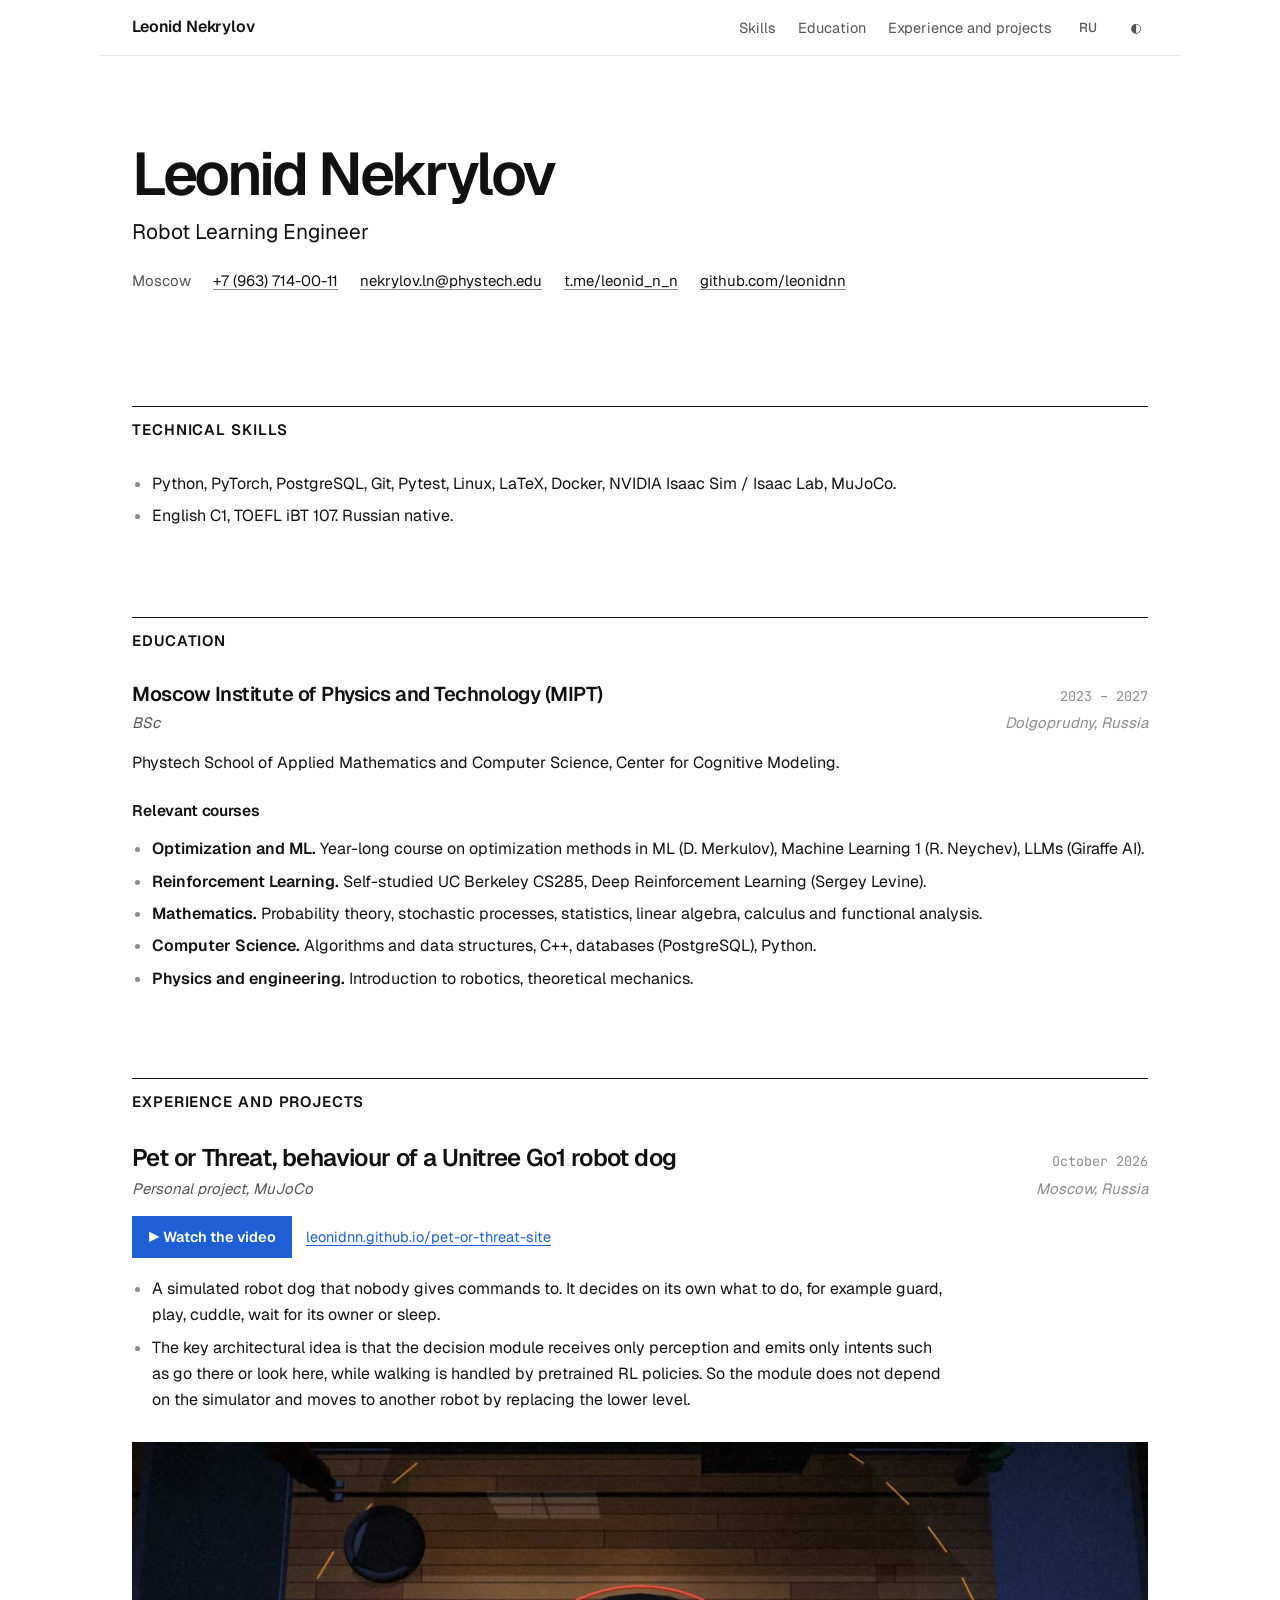
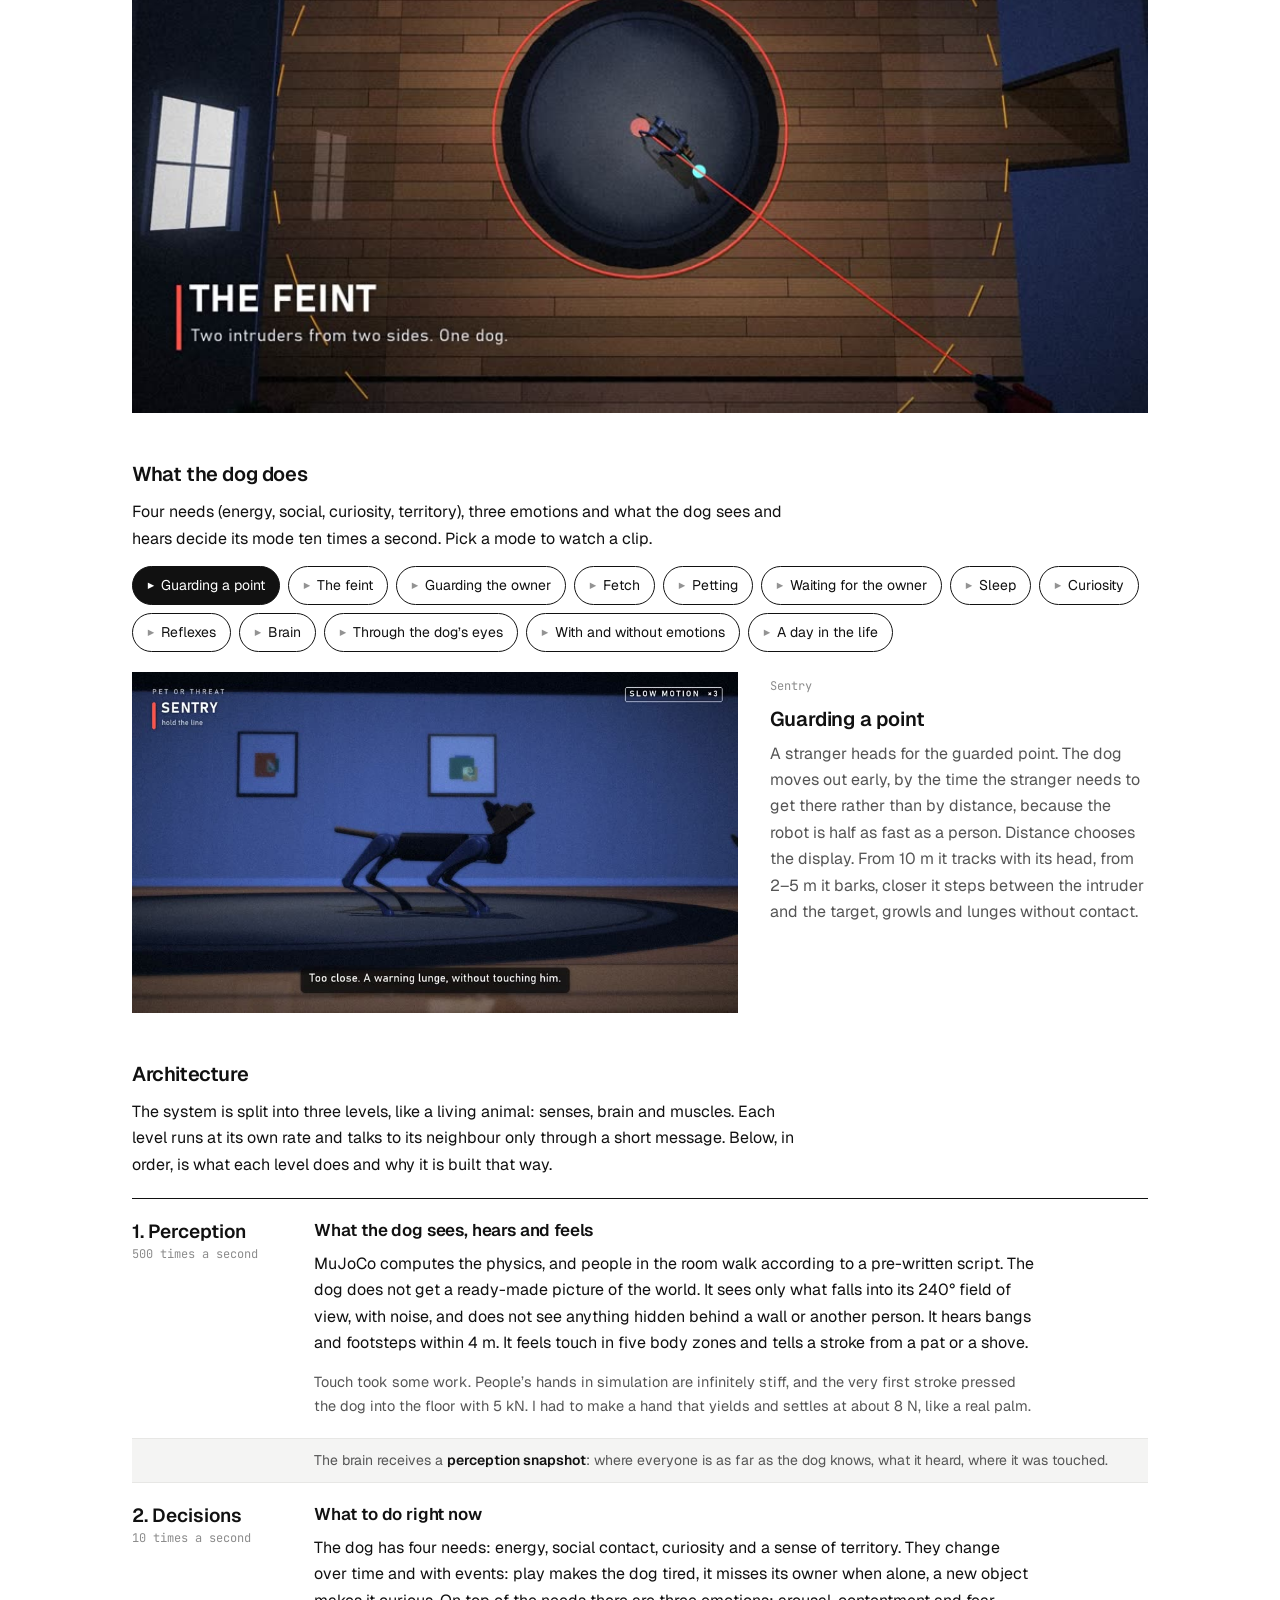
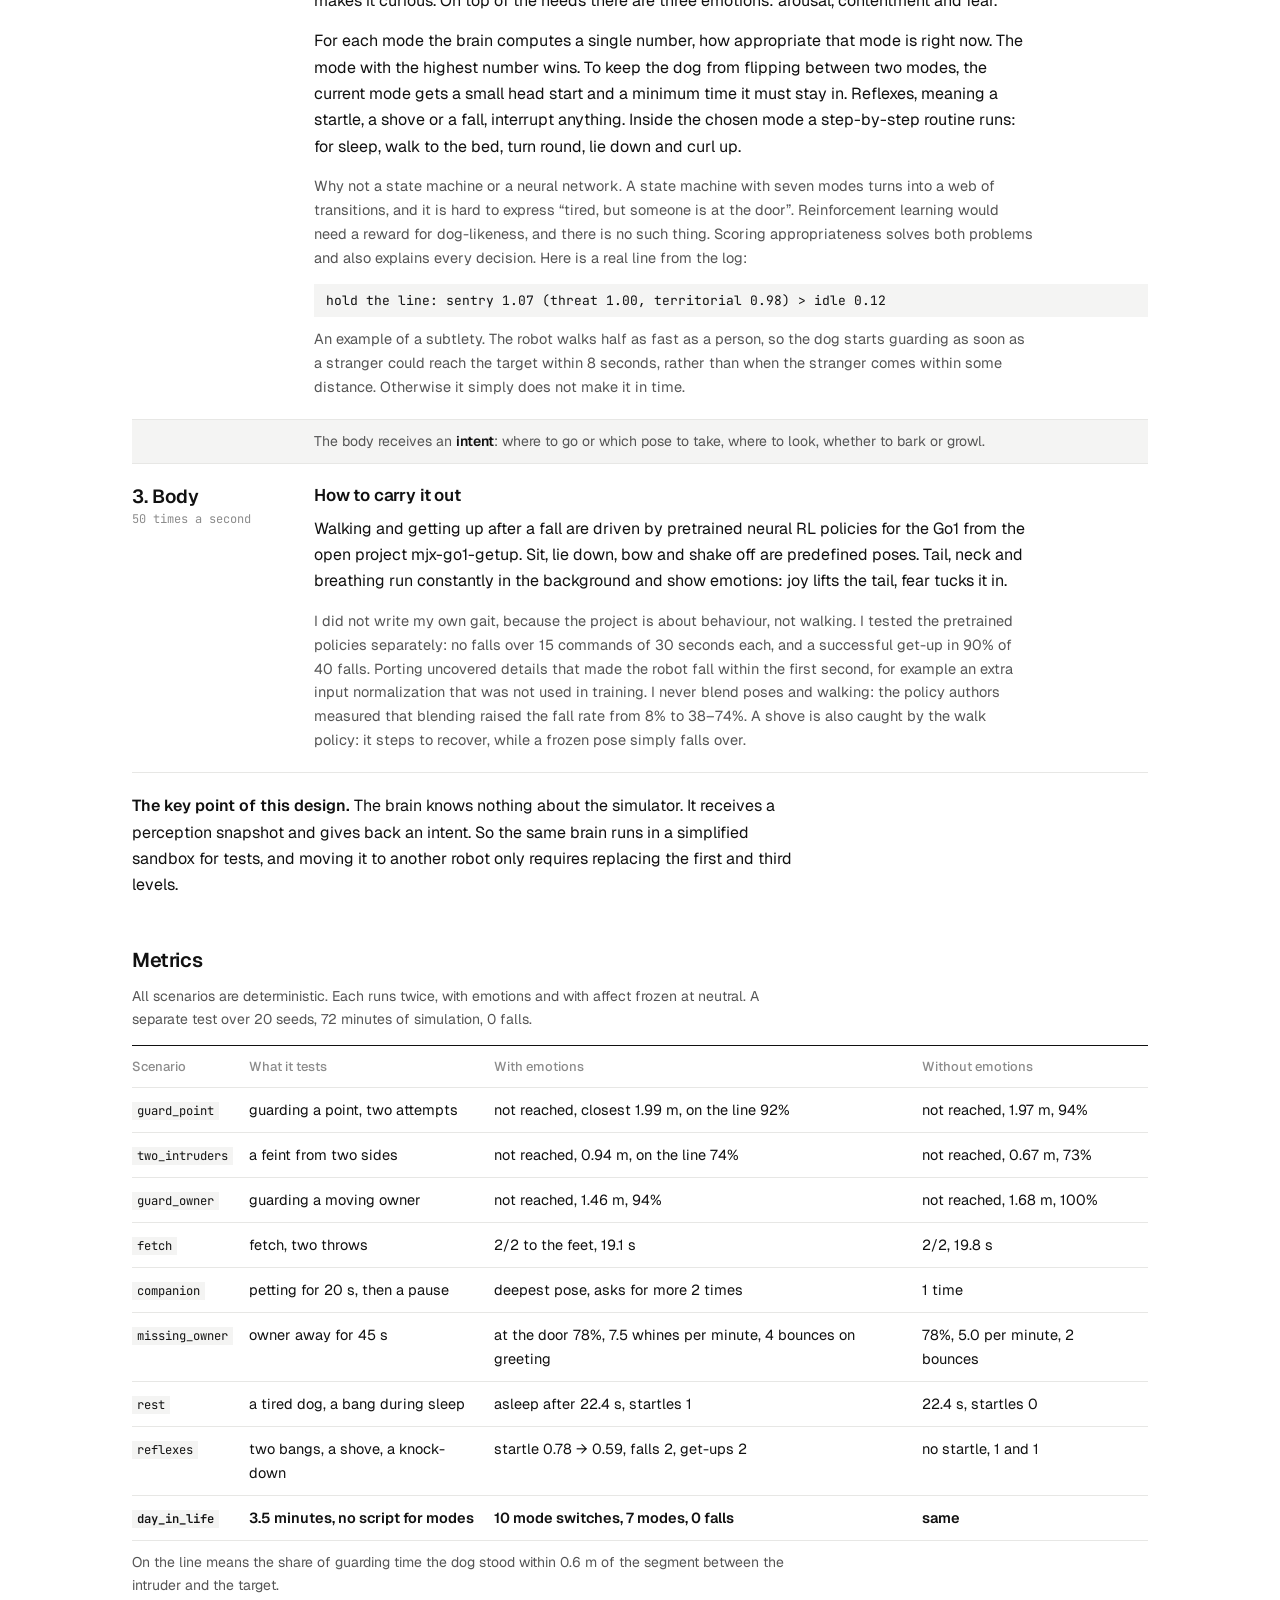
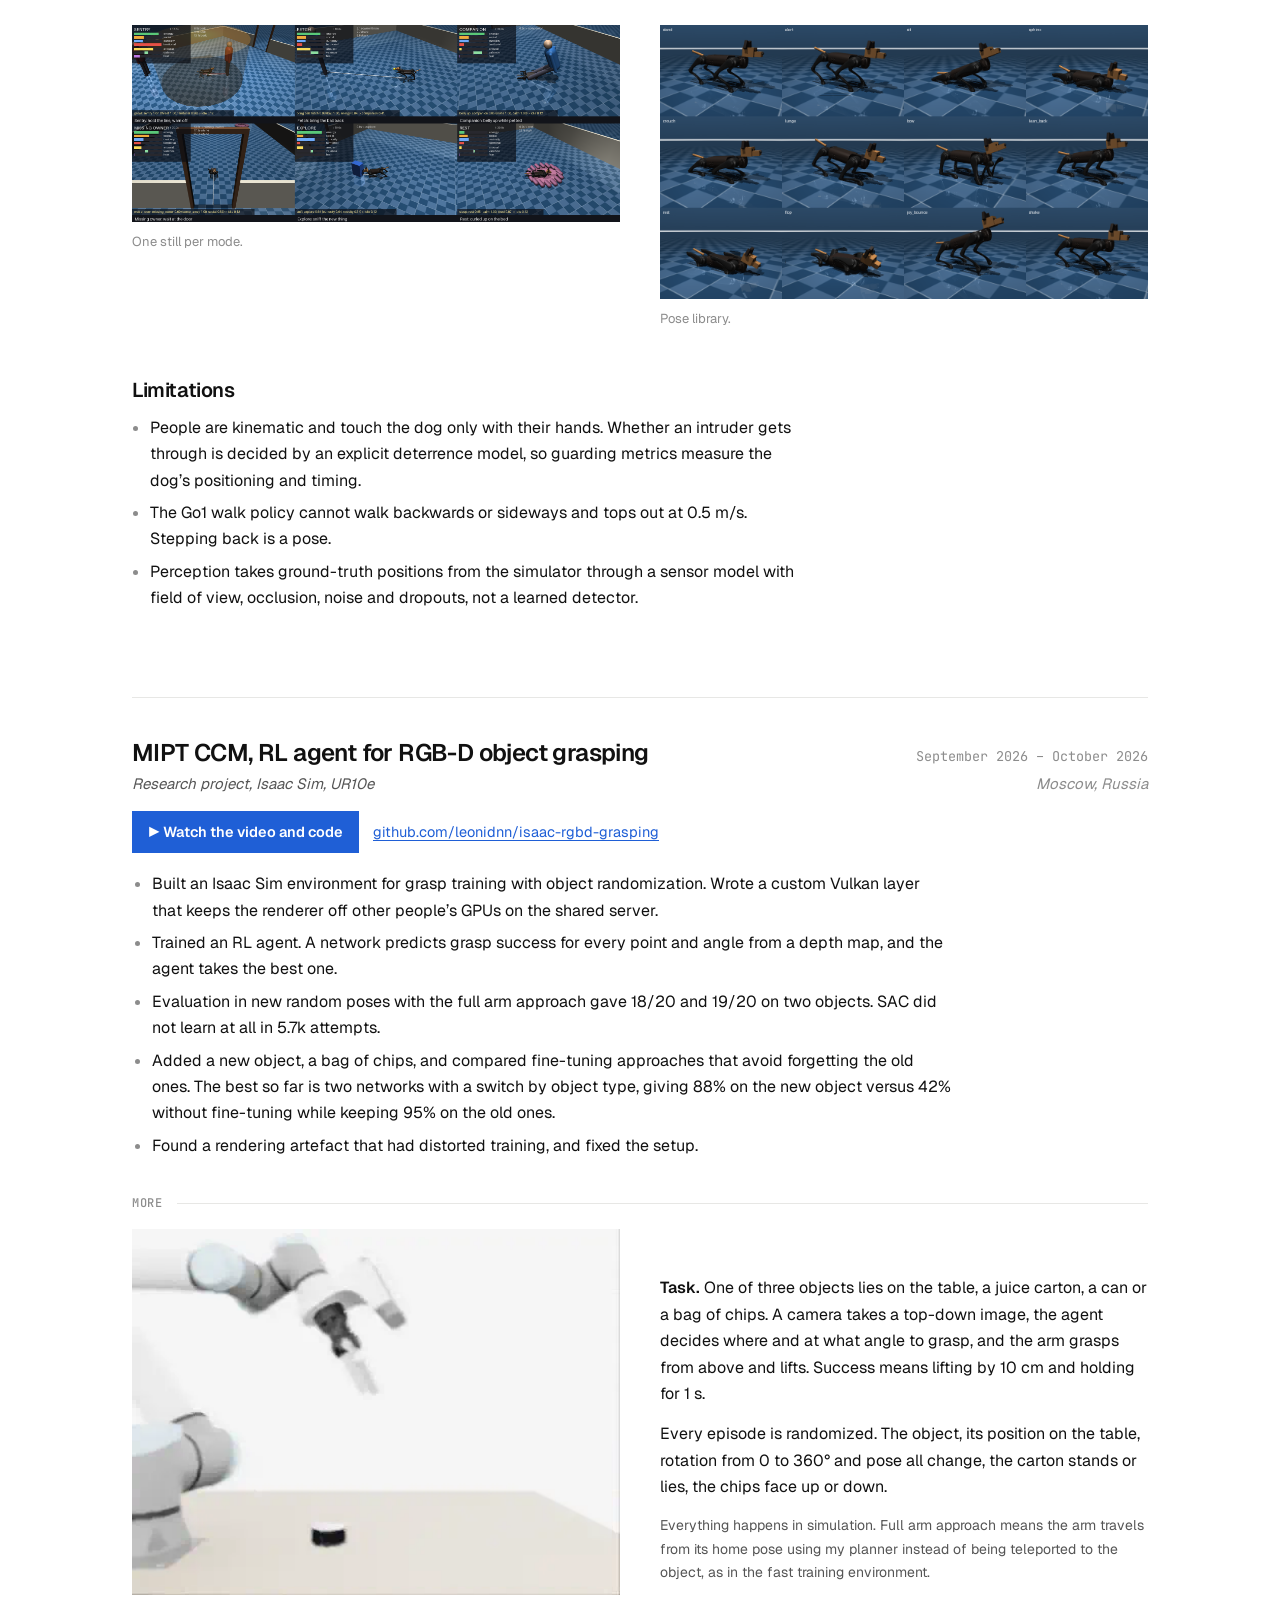
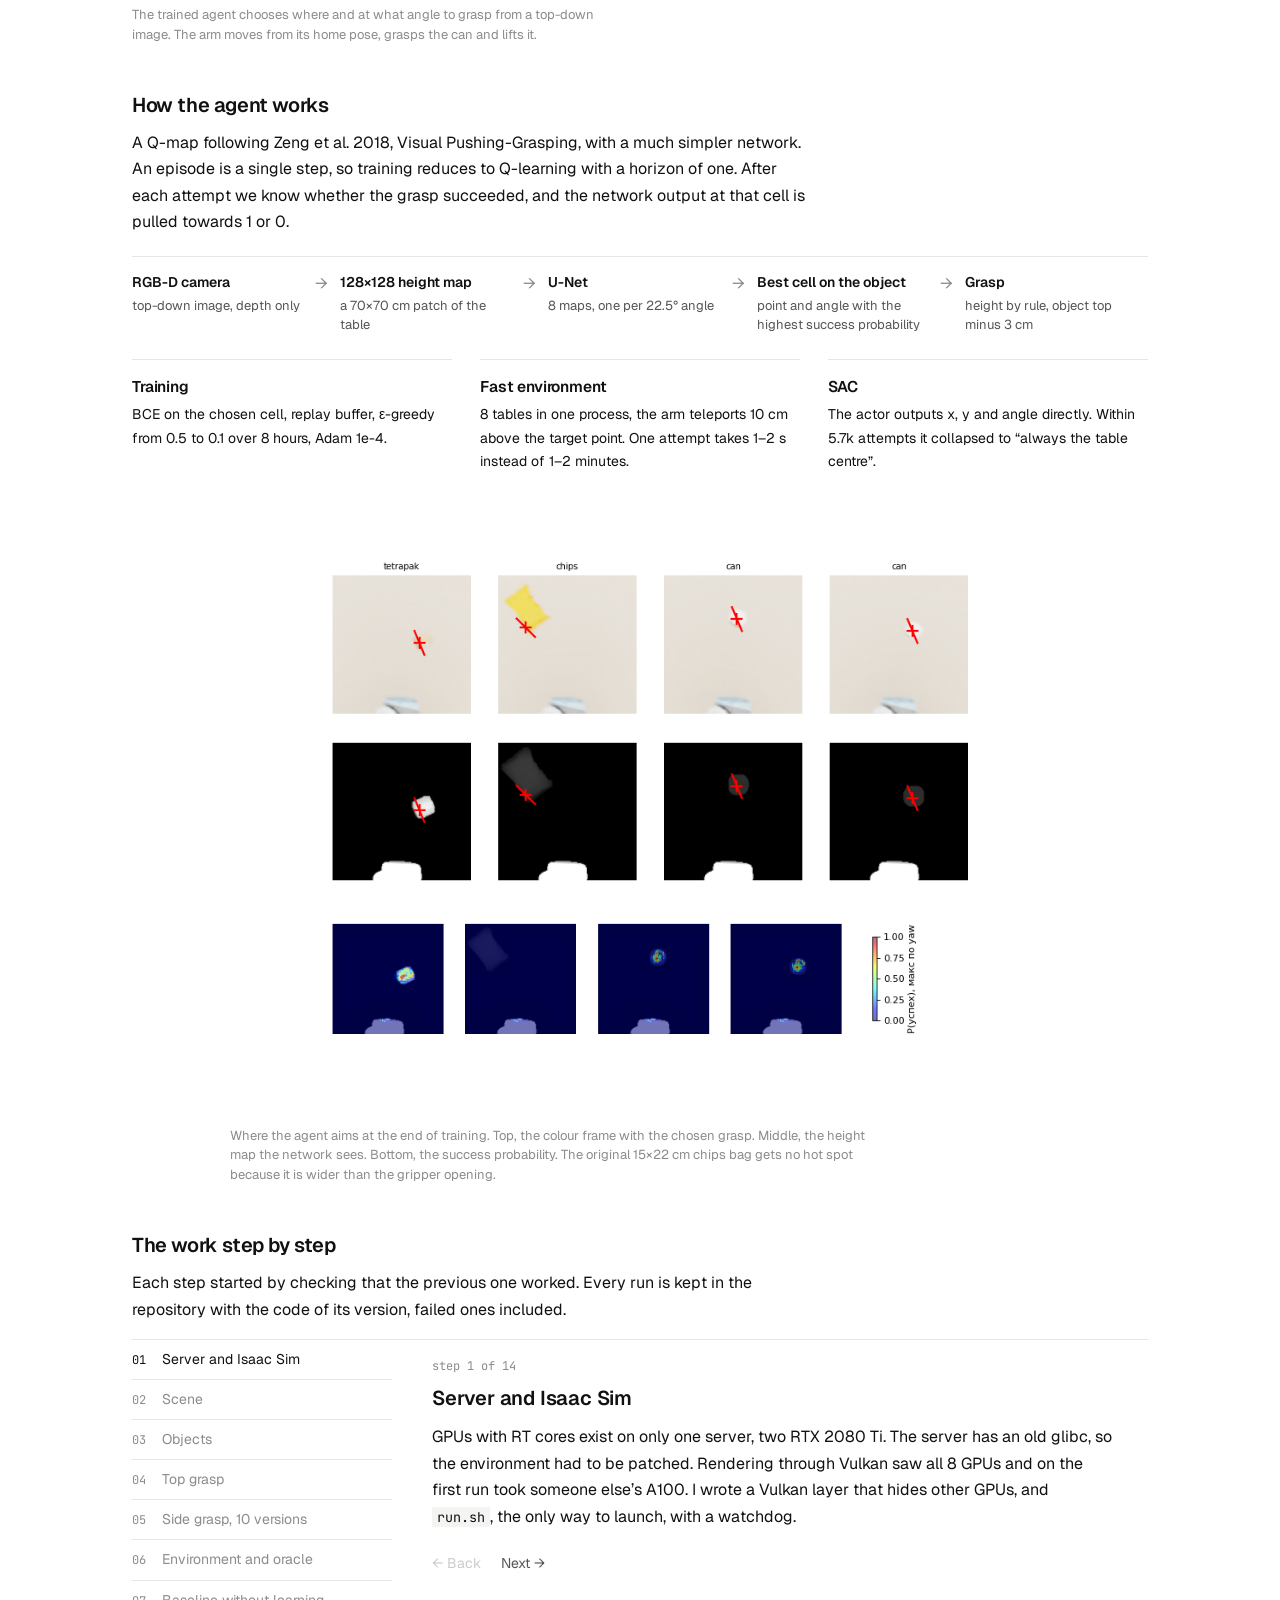
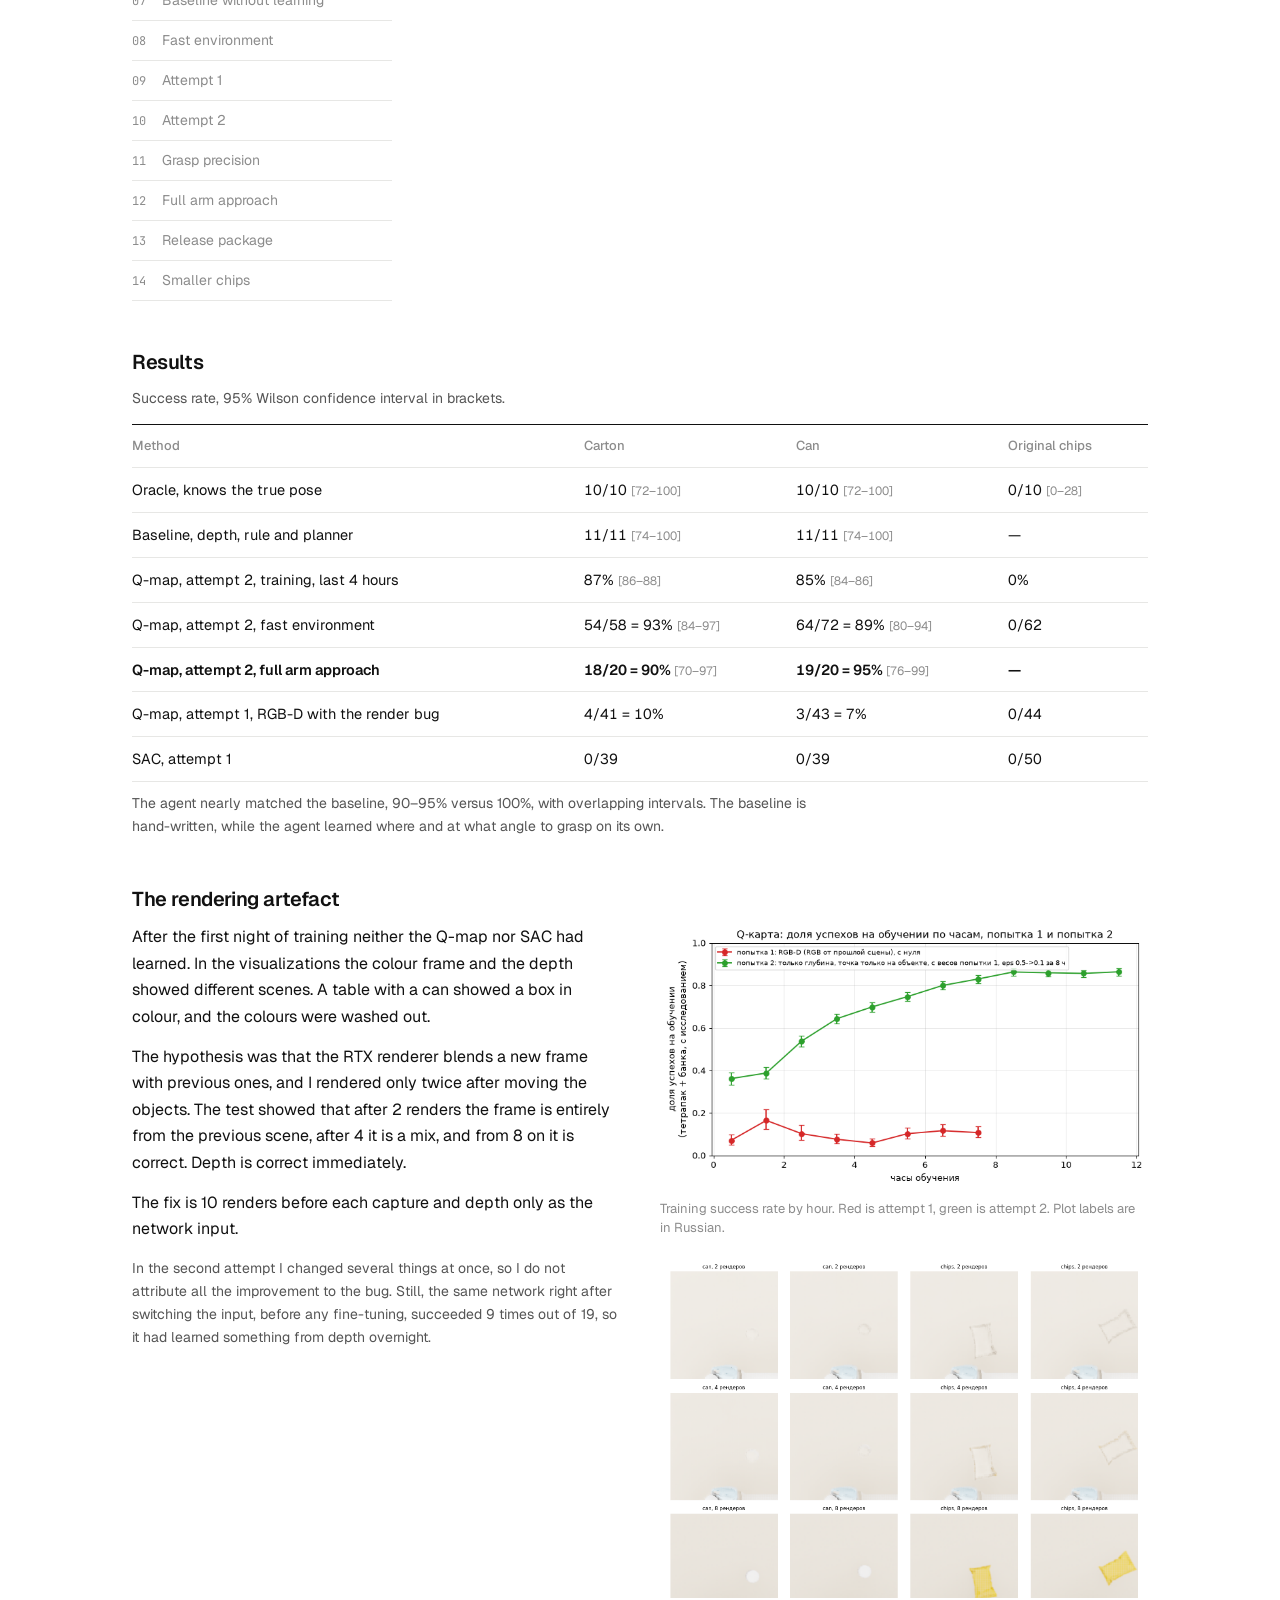
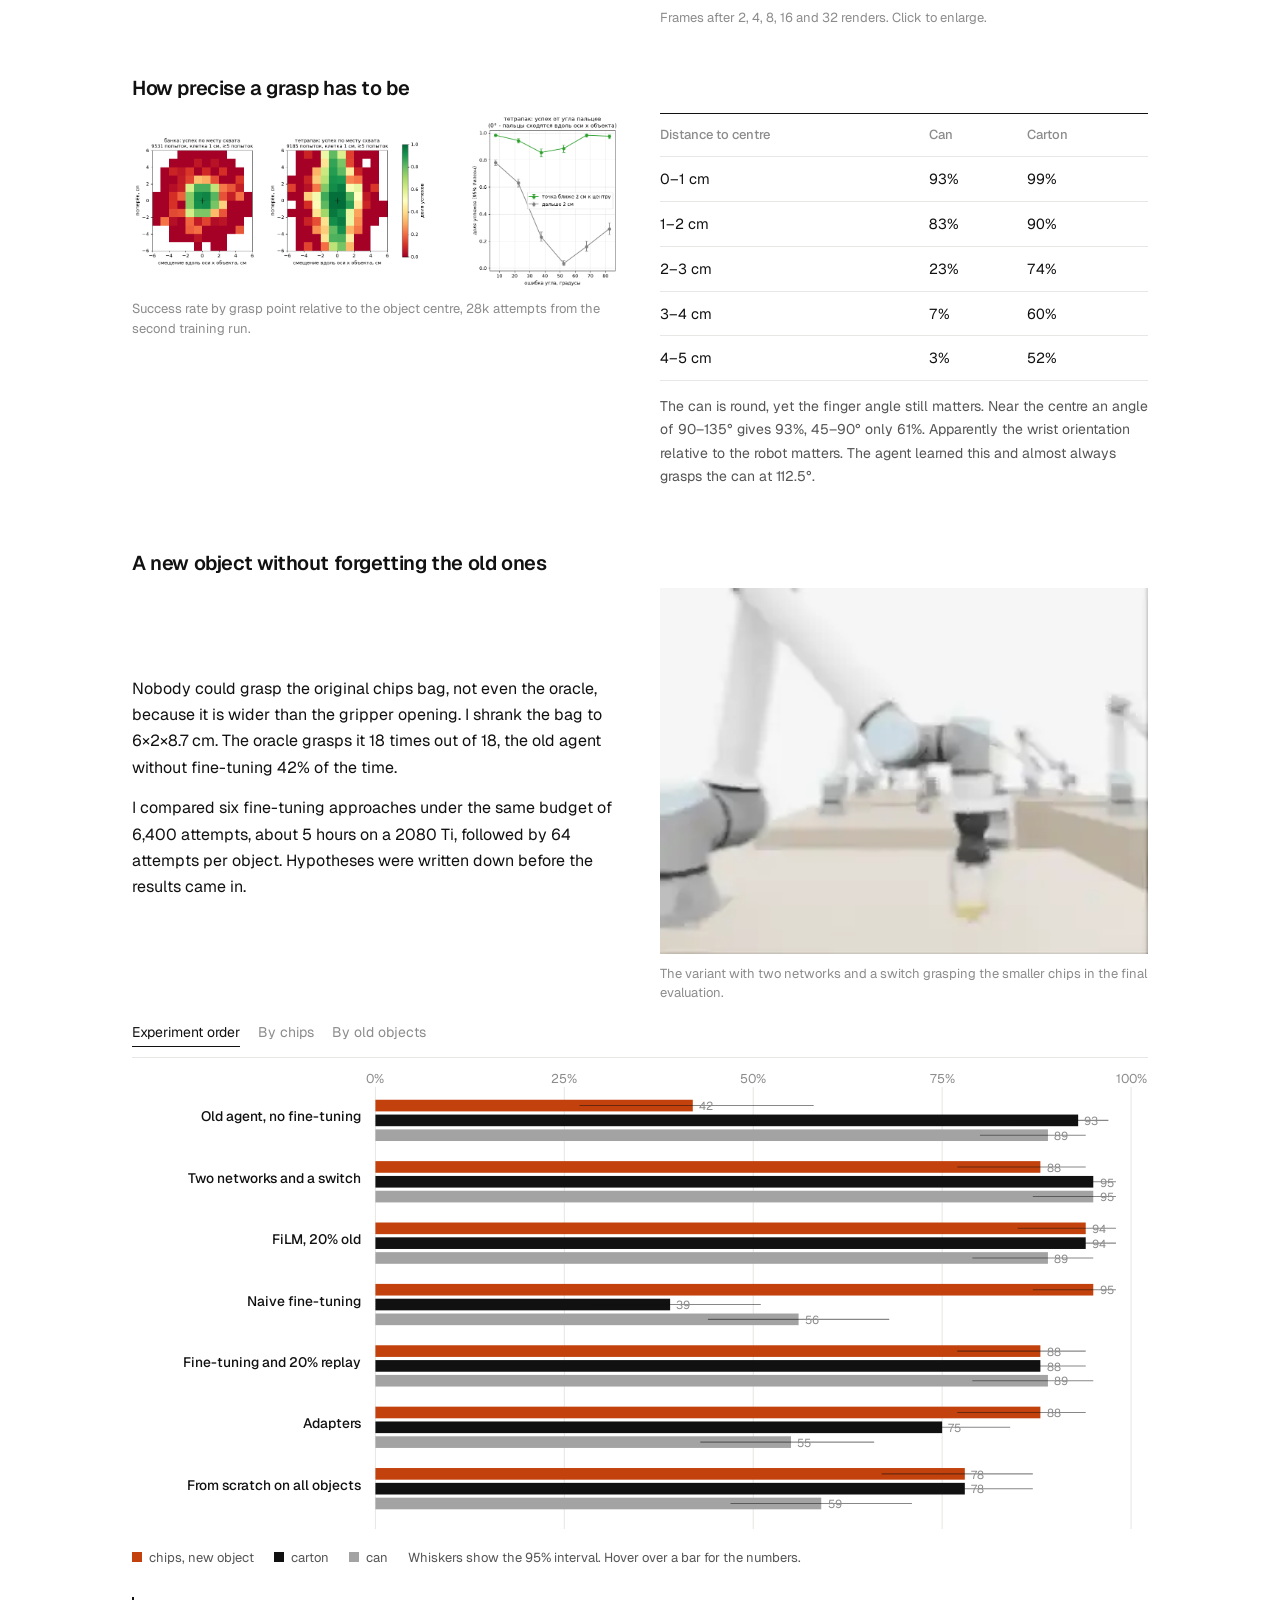
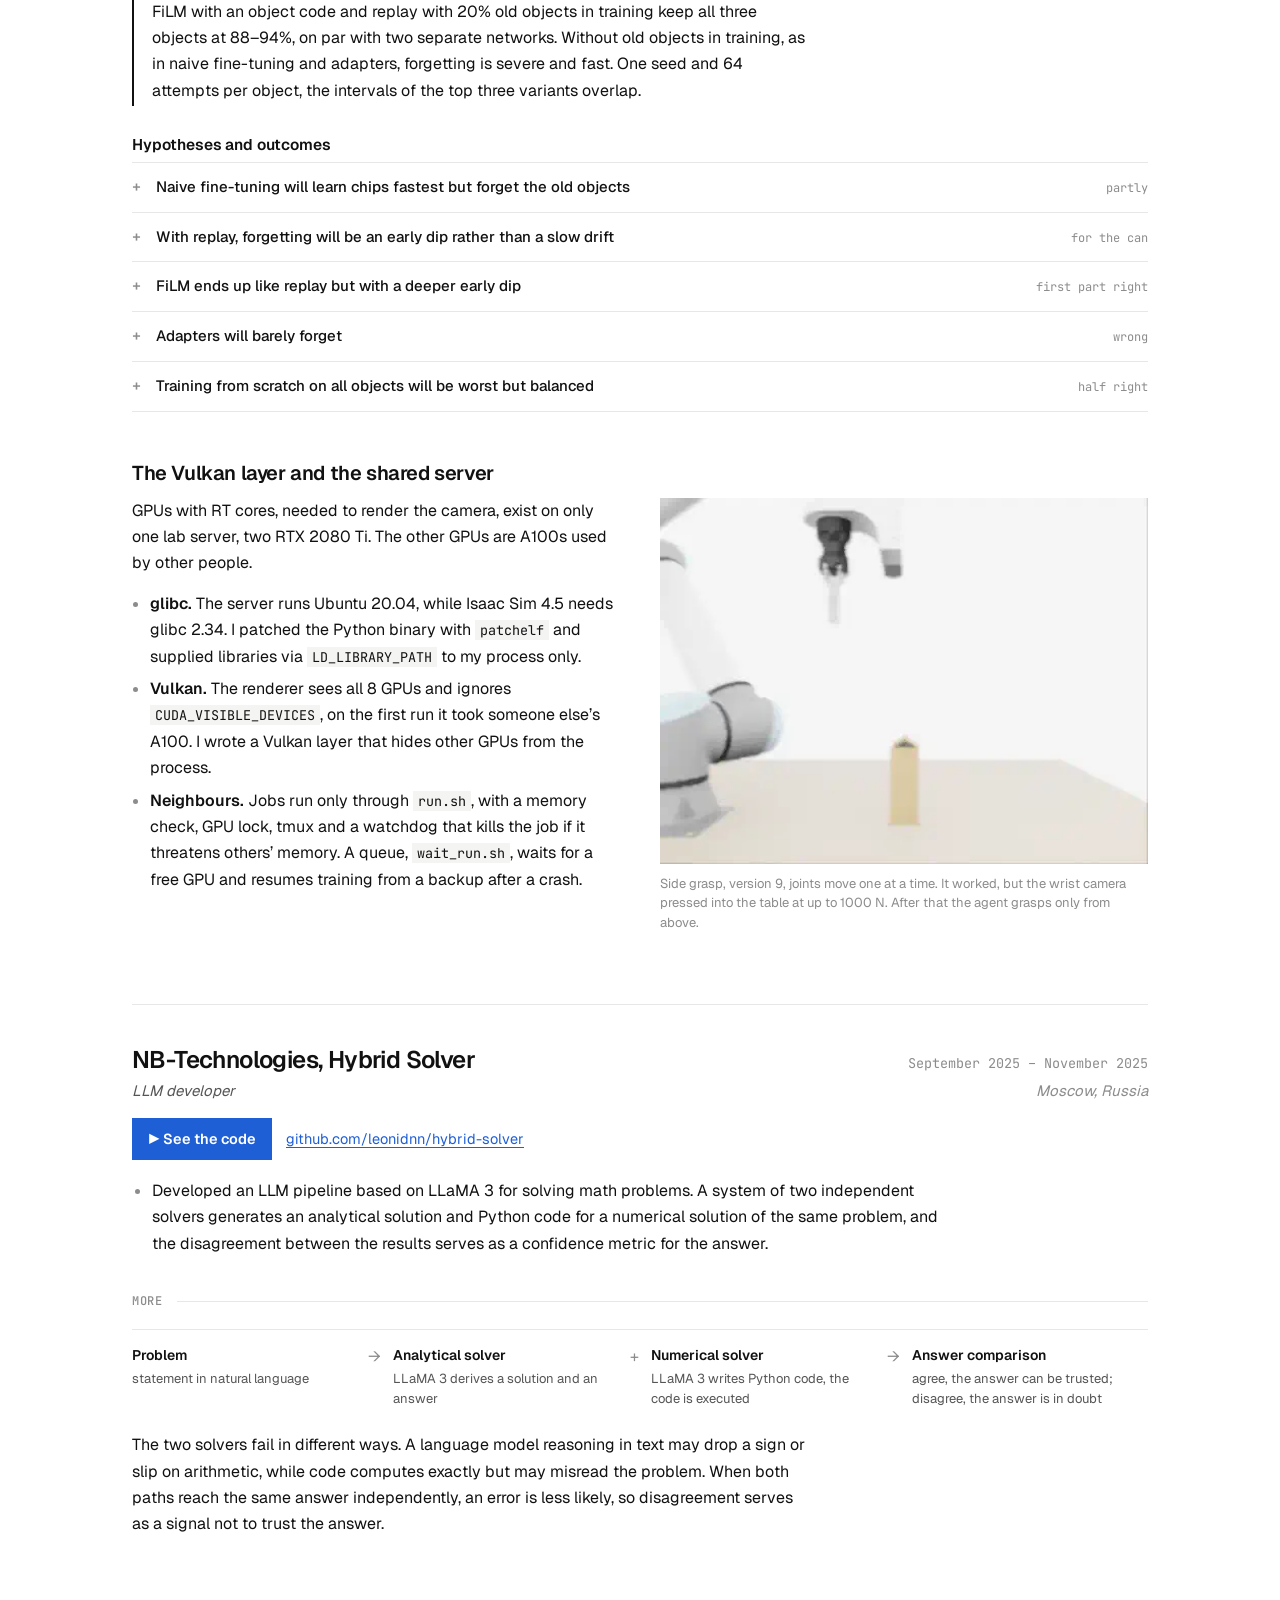
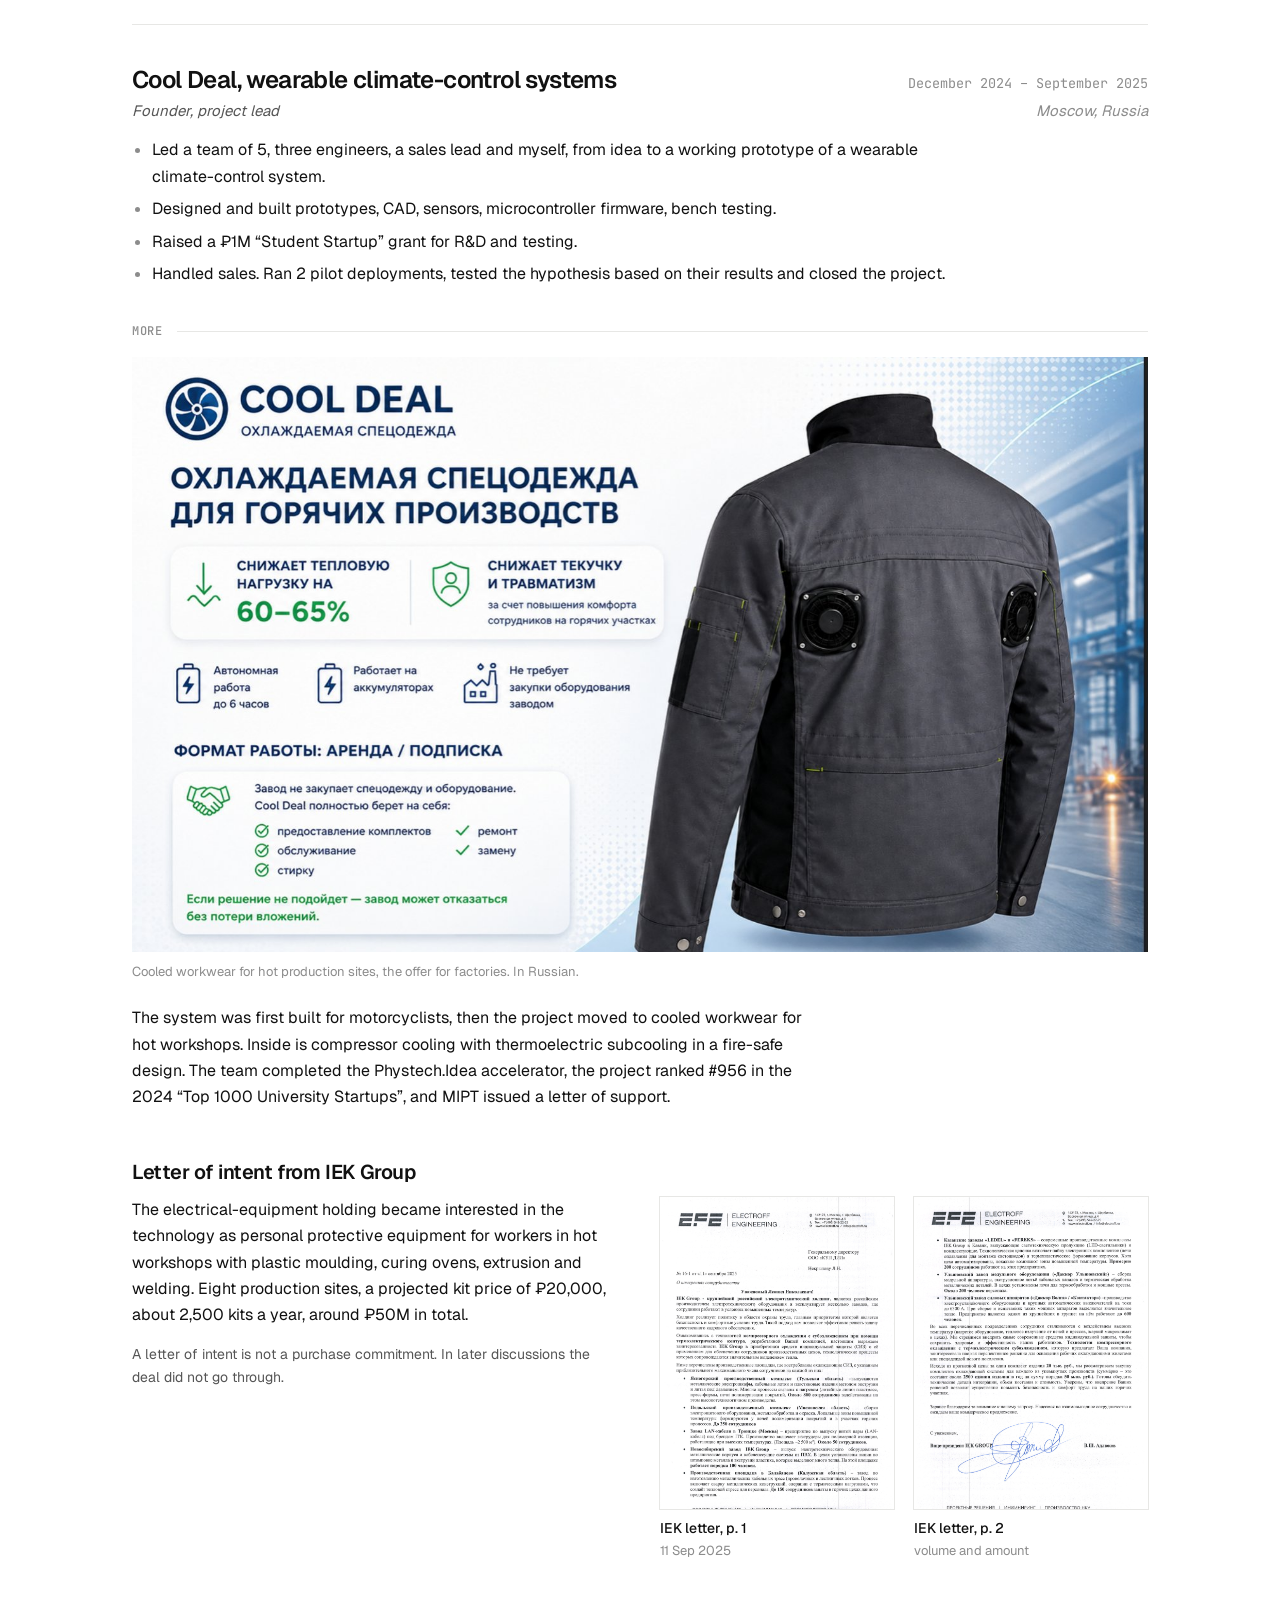
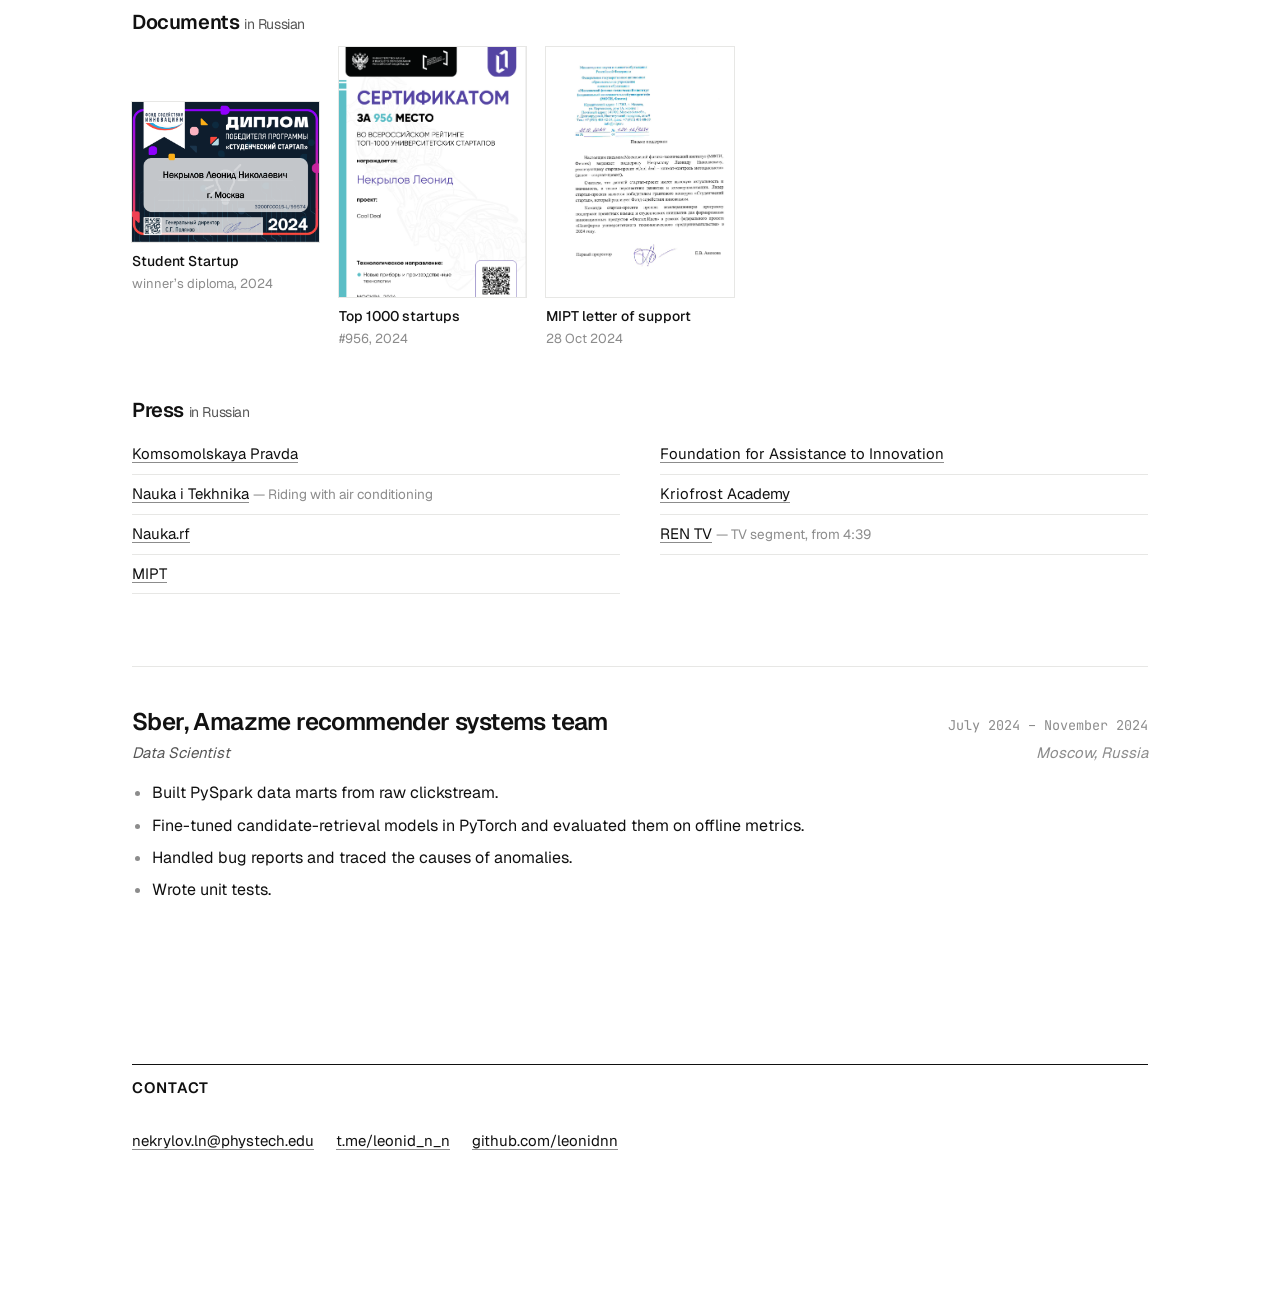
==== en.html @ 0c16084f "Add personal site: extended resume with projects, media and RU/EN versions Co-Authored-By: Claude Op" ====
<!doctype html>
<html lang="en">
<head>
<meta charset="utf-8">
<link rel="alternate" hreflang="ru" href="index.html">
<meta name="viewport" content="width=device-width, initial-scale=1">
<title>Leonid Nekrylov</title>
<meta name="description" content="Leonid Nekrylov, Robot Learning Engineer. Extended resume: education, experience and projects, skills.">
<link rel="preconnect" href="https://fonts.googleapis.com">
<link rel="preconnect" href="https://fonts.gstatic.com" crossorigin>
<link href="https://fonts.googleapis.com/css2?family=Geist:wght@400;500;600;700&family=JetBrains+Mono:wght@400;500&display=swap" rel="stylesheet">
<link rel="stylesheet" href="site.css">
</head>
<body>

<header class="topbar">
  <div class="wrap">
    <a class="brand" href="#top">Leonid Nekrylov</a>
    <nav class="nav" aria-label="Sections">
      <a href="#skills">Skills</a>
      <a href="#education">Education</a>
      <a href="#experience">Experience and projects</a>
    </nav>
    <a class="iconbtn" href="index.html" hreflang="ru">RU</a>
    <button class="iconbtn" id="theme" aria-label="Toggle theme" title="Theme">◐</button>
  </div>
</header>

<main id="top" class="wrap">

<div class="cv-head">
  <div>
    <h1>Leonid Nekrylov</h1>
    <p class="lead" style="margin:10px 0 20px;font-size:21px;color:var(--ink)">Robot Learning Engineer</p>
    <p class="contacts">
      <span>Moscow</span>
      <a href="tel:+79637140011">+7 (963) 714-00-11</a>
      <a href="mailto:nekrylov.ln@phystech.edu">nekrylov.ln@phystech.edu</a>
      <a href="https://t.me/leonid_n_n">t.me/leonid_n_n</a>
      <a href="https://github.com/leonidnn">github.com/leonidnn</a>
    </p>
  </div>
  <div class="photo"><img src="media/photo.jpg" alt="Leonid Nekrylov" onerror="this.parentNode.remove()"></div>
</div>

<!-- ============ SKILLS ============ -->
<section class="chapter" id="skills">
  <div class="sec-title"><h2>Technical skills</h2></div>
  <ul class="bullets">
    <li>Python, PyTorch, PostgreSQL, Git, Pytest, Linux, LaTeX, Docker, NVIDIA Isaac Sim / Isaac Lab, MuJoCo.</li>
    <li>English C1, TOEFL iBT 107. Russian native.</li>
  </ul>
</section>

<!-- ============ EDUCATION ============ -->
<section class="chapter" id="education">
  <div class="sec-title"><h2>Education</h2></div>

  <div class="entry-head edu-head">
    <div class="l1"><h3>Moscow Institute of Physics and Technology (MIPT)</h3><span class="date">2023 – 2027</span></div>
    <div class="l2"><span>BSc</span><span>Dolgoprudny, Russia</span></div>
  </div>
  <p>Phystech School of Applied Mathematics and Computer Science, Center for Cognitive Modeling.</p>

  <h4 style="margin-top:24px">Relevant courses</h4>
  <ul class="courses">
    <li><b>Optimization and ML.</b> Year-long course on optimization methods in ML (D. Merkulov), Machine Learning 1 (R. Neychev), LLMs (Giraffe AI).</li>
    <li><b>Reinforcement Learning.</b> Self-studied UC Berkeley CS285, Deep Reinforcement Learning (Sergey Levine).</li>
    <li><b>Mathematics.</b> Probability theory, stochastic processes, statistics, linear algebra, calculus and functional analysis.</li>
    <li><b>Computer Science.</b> Algorithms and data structures, C++, databases (PostgreSQL), Python.</li>
    <li><b>Physics and engineering.</b> Introduction to robotics, theoretical mechanics.</li>
  </ul>
</section>

<!-- ============ EXPERIENCE AND PROJECTS ============ -->
<section class="chapter" id="experience">
  <div class="sec-title"><h2>Experience and projects</h2></div>

  <!-- PET OR THREAT -->
  <article class="entry" id="pet">
    <div class="entry-head">
      <div class="l1"><h3>Pet or Threat, behaviour of a Unitree Go1 robot dog</h3><span class="date">October 2026</span></div>
      <div class="l2"><span>Personal project, MuJoCo</span><span>Moscow, Russia</span></div>
    </div>
    <div class="projlink"><a class="go" href="https://leonidnn.github.io/pet-or-threat-site/">▶ Watch the video</a><a class="url" href="https://leonidnn.github.io/pet-or-threat-site/">leonidnn.github.io/pet-or-threat-site</a></div>
    <ul class="bullets">
      <li>A simulated robot dog that nobody gives commands to. It decides on its own what to do, for example guard, play, cuddle, wait for its owner or sleep.</li>
      <li>The key architectural idea is that the decision module receives only perception and emits only intents such as go there or look here, while walking is handled by pretrained RL policies. So the module does not depend on the simulator and moves to another robot by replacing the lower level.</li>
    </ul>

    <figure class="media" style="margin-top:28px">
      <video src="media/pet/en/hero_loop.mp4" poster="media/pet/en/feint.jpg" muted loop playsinline autoplay preload="metadata" aria-label="Two strangers try a feint on the dog"></video>
    </figure>

    <h3>What the dog does</h3>
    <p class="read">Four needs (energy, social, curiosity, territory), three emotions and what the dog sees and hears decide its mode ten times a second. Pick a mode to watch a clip.</p>
    <div class="tabs" id="modetabs" role="tablist" aria-label="Modes"></div>
    <div class="mode-view">
      <video id="modevideo" muted loop playsinline autoplay preload="metadata"></video>
      <div id="modetext"></div>
    </div>

    <h3>Architecture</h3>
    <p class="read">The system is split into three levels, like a living animal: senses, brain and muscles. Each level runs at its own rate and talks to its neighbour only through a short message. Below, in order, is what each level does and why it is built that way.</p>

    <div class="lvls">
      <div class="lvl">
        <div class="tag-l"><b>1. Perception</b>500 times a second</div>
        <div>
          <h4>What the dog sees, hears and feels</h4>
          <p>MuJoCo computes the physics, and people in the room walk according to a pre-written script. The dog does not get a ready-made picture of the world. It sees only what falls into its 240° field of view, with noise, and does not see anything hidden behind a wall or another person. It hears bangs and footsteps within 4 m. It feels touch in five body zones and tells a stroke from a pat or a shove.</p>
          <p class="why">Touch took some work. People’s hands in simulation are infinitely stiff, and the very first stroke pressed the dog into the floor with 5 kN. I had to make a hand that yields and settles at about 8 N, like a real palm.</p>
        </div>
      </div>
      <div class="pass">The brain receives a <b>perception snapshot</b>: where everyone is as far as the dog knows, what it heard, where it was touched.</div>

      <div class="lvl">
        <div class="tag-l"><b>2. Decisions</b>10 times a second</div>
        <div>
          <h4>What to do right now</h4>
          <p>The dog has four needs: energy, social contact, curiosity and a sense of territory. They change over time and with events: play makes the dog tired, it misses its owner when alone, a new object makes it curious. On top of the needs there are three emotions: arousal, contentment and fear.</p>
          <p>For each mode the brain computes a single number, how appropriate that mode is right now. The mode with the highest number wins. To keep the dog from flipping between two modes, the current mode gets a small head start and a minimum time it must stay in. Reflexes, meaning a startle, a shove or a fall, interrupt anything. Inside the chosen mode a step-by-step routine runs: for sleep, walk to the bed, turn round, lie down and curl up.</p>
          <p class="why">Why not a state machine or a neural network. A state machine with seven modes turns into a web of transitions, and it is hard to express “tired, but someone is at the door”. Reinforcement learning would need a reward for dog-likeness, and there is no such thing. Scoring appropriateness solves both problems and also explains every decision. Here is a real line from the log:</p>
          <code class="logline">hold the line: sentry 1.07 (threat 1.00, territorial 0.98) &gt; idle 0.12</code>
          <p class="why">An example of a subtlety. The robot walks half as fast as a person, so the dog starts guarding as soon as a stranger could reach the target within 8 seconds, rather than when the stranger comes within some distance. Otherwise it simply does not make it in time.</p>
        </div>
      </div>
      <div class="pass">The body receives an <b>intent</b>: where to go or which pose to take, where to look, whether to bark or growl.</div>

      <div class="lvl">
        <div class="tag-l"><b>3. Body</b>50 times a second</div>
        <div>
          <h4>How to carry it out</h4>
          <p>Walking and getting up after a fall are driven by pretrained neural RL policies for the Go1 from the open project mjx-go1-getup. Sit, lie down, bow and shake off are predefined poses. Tail, neck and breathing run constantly in the background and show emotions: joy lifts the tail, fear tucks it in.</p>
          <p class="why">I did not write my own gait, because the project is about behaviour, not walking. I tested the pretrained policies separately: no falls over 15 commands of 30 seconds each, and a successful get-up in 90% of 40 falls. Porting uncovered details that made the robot fall within the first second, for example an extra input normalization that was not used in training. I never blend poses and walking: the policy authors measured that blending raised the fall rate from 8% to 38–74%. A shove is also caught by the walk policy: it steps to recover, while a frozen pose simply falls over.</p>
        </div>
      </div>
    </div>

    <p class="read" style="margin-top:20px"><b>The key point of this design.</b> The brain knows nothing about the simulator. It receives a perception snapshot and gives back an intent. So the same brain runs in a simplified sandbox for tests, and moving it to another robot only requires replacing the first and third levels.</p>

    <h3>Metrics</h3>
    <p class="read small muted">All scenarios are deterministic. Each runs twice, with emotions and with affect frozen at neutral. A separate test over 20 seeds, 72 minutes of simulation, 0 falls.</p>
    <div class="tablewrap">
      <table>
        <thead><tr><th>Scenario</th><th>What it tests</th><th>With emotions</th><th>Without emotions</th></tr></thead>
        <tbody>
          <tr><td><code>guard_point</code></td><td>guarding a point, two attempts</td><td>not reached, closest 1.99 m, on the line 92%</td><td>not reached, 1.97 m, 94%</td></tr>
          <tr><td><code>two_intruders</code></td><td>a feint from two sides</td><td>not reached, 0.94 m, on the line 74%</td><td>not reached, 0.67 m, 73%</td></tr>
          <tr><td><code>guard_owner</code></td><td>guarding a moving owner</td><td>not reached, 1.46 m, 94%</td><td>not reached, 1.68 m, 100%</td></tr>
          <tr><td><code>fetch</code></td><td>fetch, two throws</td><td>2/2 to the feet, 19.1 s</td><td>2/2, 19.8 s</td></tr>
          <tr><td><code>companion</code></td><td>petting for 20 s, then a pause</td><td>deepest pose, asks for more 2 times</td><td>1 time</td></tr>
          <tr><td><code>missing_owner</code></td><td>owner away for 45 s</td><td>at the door 78%, 7.5 whines per minute, 4 bounces on greeting</td><td>78%, 5.0 per minute, 2 bounces</td></tr>
          <tr><td><code>rest</code></td><td>a tired dog, a bang during sleep</td><td>asleep after 22.4 s, startles 1</td><td>22.4 s, startles 0</td></tr>
          <tr><td><code>reflexes</code></td><td>two bangs, a shove, a knock-down</td><td>startle 0.78 → 0.59, falls 2, get-ups 2</td><td>no startle, 1 and 1</td></tr>
          <tr class="hl"><td><code>day_in_life</code></td><td>3.5 minutes, no script for modes</td><td>10 mode switches, 7 modes, 0 falls</td><td>same</td></tr>
        </tbody>
      </table>
    </div>
    <p class="read small muted" style="margin-top:10px">On the line means the share of guarding time the dog stood within 0.6 m of the segment between the intruder and the target.</p>

    <div class="grid2" style="margin-top:28px">
      <figure class="media"><img class="zoom" src="media/pet/modes.png" alt="One still per mode" loading="lazy"><figcaption>One still per mode.</figcaption></figure>
      <figure class="media"><img class="zoom" src="media/pet/poses.png" alt="Pose library" loading="lazy"><figcaption>Pose library.</figcaption></figure>
    </div>

    <h3>Limitations</h3>
    <ul class="clean read">
      <li>People are kinematic and touch the dog only with their hands. Whether an intruder gets through is decided by an explicit deterrence model, so guarding metrics measure the dog’s positioning and timing.</li>
      <li>The Go1 walk policy cannot walk backwards or sideways and tops out at 0.5 m/s. Stepping back is a pose.</li>
      <li>Perception takes ground-truth positions from the simulator through a sensor model with field of view, occlusion, noise and dropouts, not a learned detector.</li>
    </ul>
  </article>

  <!-- GRASP -->
  <article class="entry" id="grasp">
    <div class="entry-head">
      <div class="l1"><h3>MIPT CCM, RL agent for RGB-D object grasping</h3><span class="date">September 2026 – October 2026</span></div>
      <div class="l2"><span>Research project, Isaac Sim, UR10e</span><span>Moscow, Russia</span></div>
    </div>
    <div class="projlink"><a class="go" href="https://github.com/leonidnn/isaac-rgbd-grasping">▶ Watch the video and code</a><a class="url" href="https://github.com/leonidnn/isaac-rgbd-grasping">github.com/leonidnn/isaac-rgbd-grasping</a></div>
    <ul class="bullets">
      <li>Built an Isaac Sim environment for grasp training with object randomization. Wrote a custom Vulkan layer that keeps the renderer off other people’s GPUs on the shared server.</li>
      <li>Trained an RL agent. A network predicts grasp success for every point and angle from a depth map, and the agent takes the best one.</li>
      <li>Evaluation in new random poses with the full arm approach gave 18/20 and 19/20 on two objects. SAC did not learn at all in 5.7k attempts.</li>
      <li>Added a new object, a bag of chips, and compared fine-tuning approaches that avoid forgetting the old ones. The best so far is two networks with a switch by object type, giving 88% on the new object versus 42% without fine-tuning while keeping 95% on the old ones.</li>
      <li>Found a rendering artefact that had distorted training, and fixed the setup.</li>
    </ul>

    <div class="more-head">More</div>

    <div class="grid2" style="align-items:center">
      <figure class="media">
        <img class="zoom" src="media/grasp/arm-can-ok.webp" alt="The agent grasps a can, the arm moves from its home pose and lifts the object" loading="lazy">
        <figcaption>The trained agent chooses where and at what angle to grasp from a top-down image. The arm moves from its home pose, grasps the can and lifts it.</figcaption>
      </figure>
      <div>
        <p><b>Task.</b> One of three objects lies on the table, a juice carton, a can or a bag of chips. A camera takes a top-down image, the agent decides where and at what angle to grasp, and the arm grasps from above and lifts. Success means lifting by 10 cm and holding for 1 s.</p>
        <p>Every episode is randomized. The object, its position on the table, rotation from 0 to 360° and pose all change, the carton stands or lies, the chips face up or down.</p>
        <p class="muted small">Everything happens in simulation. Full arm approach means the arm travels from its home pose using my planner instead of being teleported to the object, as in the fast training environment.</p>
      </div>
    </div>

    <h3>How the agent works</h3>
    <p class="read">A Q-map following Zeng et al. 2018, Visual Pushing-Grasping, with a much simpler network. An episode is a single step, so training reduces to Q-learning with a horizon of one. After each attempt we know whether the grasp succeeded, and the network output at that cell is pulled towards 1 or 0.</p>
    <div class="flow" aria-label="Agent pipeline">
      <div class="node"><b>RGB-D camera</b><span>top-down image, depth only</span></div>
      <div class="arrow">→</div>
      <div class="node"><b>128×128 height map</b><span>a 70×70 cm patch of the table</span></div>
      <div class="arrow">→</div>
      <div class="node"><b>U-Net</b><span>8 maps, one per 22.5° angle</span></div>
      <div class="arrow">→</div>
      <div class="node"><b>Best cell on the object</b><span>point and angle with the highest success probability</span></div>
      <div class="arrow">→</div>
      <div class="node"><b>Grasp</b><span>height by rule, object top minus 3 cm</span></div>
    </div>
    <div class="grid3 small">
      <div class="card"><h4>Training</h4>BCE on the chosen cell, replay buffer, ε-greedy from 0.5 to 0.1 over 8 hours, Adam 1e-4.</div>
      <div class="card"><h4>Fast environment</h4>8 tables in one process, the arm teleports 10 cm above the target point. One attempt takes 1–2 s instead of 1–2 minutes.</div>
      <div class="card"><h4>SAC</h4>The actor outputs x, y and angle directly. Within 5.7k attempts it collapsed to “always the table centre”.</div>
    </div>

    <figure class="media narrow" style="margin-top:28px">
      <img class="zoom light" src="media/grasp/6_rl_2_depth_train_qmap_d_viz_qmap_028488.png" alt="Frame with the chosen grasp, height map and network heat map" loading="lazy">
      <figcaption>Where the agent aims at the end of training. Top, the colour frame with the chosen grasp. Middle, the height map the network sees. Bottom, the success probability. The original 15×22 cm chips bag gets no hot spot because it is wider than the gripper opening.</figcaption>
    </figure>

    <h3>The work step by step</h3>
    <p class="read">Each step started by checking that the previous one worked. Every run is kept in the repository with the code of its version, failed ones included.</p>
    <div class="stepper" id="stepper">
      <div class="steps" role="tablist" aria-label="Steps"></div>
      <div class="step-panel" role="tabpanel" aria-live="polite"></div>
    </div>

    <h3>Results</h3>
    <p class="read small muted">Success rate, 95% Wilson confidence interval in brackets.</p>
    <div class="tablewrap">
      <table>
        <thead><tr><th>Method</th><th>Carton</th><th>Can</th><th>Original chips</th></tr></thead>
        <tbody>
          <tr><td>Oracle, knows the true pose</td><td class="num">10/10 <span class="ci">[72–100]</span></td><td class="num">10/10 <span class="ci">[72–100]</span></td><td class="num">0/10 <span class="ci">[0–28]</span></td></tr>
          <tr><td>Baseline, depth, rule and planner</td><td class="num">11/11 <span class="ci">[74–100]</span></td><td class="num">11/11 <span class="ci">[74–100]</span></td><td class="num">—</td></tr>
          <tr><td>Q-map, attempt 2, training, last 4 hours</td><td class="num">87% <span class="ci">[86–88]</span></td><td class="num">85% <span class="ci">[84–86]</span></td><td class="num">0%</td></tr>
          <tr><td>Q-map, attempt 2, fast environment</td><td class="num">54/58 = 93% <span class="ci">[84–97]</span></td><td class="num">64/72 = 89% <span class="ci">[80–94]</span></td><td class="num">0/62</td></tr>
          <tr class="hl"><td>Q-map, attempt 2, full arm approach</td><td class="num">18/20 = 90% <span class="ci">[70–97]</span></td><td class="num">19/20 = 95% <span class="ci">[76–99]</span></td><td class="num">—</td></tr>
          <tr><td>Q-map, attempt 1, RGB-D with the render bug</td><td class="num">4/41 = 10%</td><td class="num">3/43 = 7%</td><td class="num">0/44</td></tr>
          <tr><td>SAC, attempt 1</td><td class="num">0/39</td><td class="num">0/39</td><td class="num">0/50</td></tr>
        </tbody>
      </table>
    </div>
    <p class="read small muted" style="margin-top:10px">The agent nearly matched the baseline, 90–95% versus 100%, with overlapping intervals. The baseline is hand-written, while the agent learned where and at what angle to grasp on its own.</p>

    <h3>The rendering artefact</h3>
    <div class="grid2">
      <div class="read">
        <p>After the first night of training neither the Q-map nor SAC had learned. In the visualizations the colour frame and the depth showed different scenes. A table with a can showed a box in colour, and the colours were washed out.</p>
        <p>The hypothesis was that the RTX renderer blends a new frame with previous ones, and I rendered only twice after moving the objects. The test showed that after 2 renders the frame is entirely from the previous scene, after 4 it is a mix, and from 8 on it is correct. Depth is correct immediately.</p>
        <p>The fix is 10 renders before each capture and depth only as the network input.</p>
        <p class="muted small">In the second attempt I changed several things at once, so I do not attribute all the improvement to the bug. Still, the same network right after switching the input, before any fine-tuning, succeeded 9 times out of 19, so it had learned something from depth overnight.</p>
      </div>
      <div style="display:grid;gap:20px">
        <figure class="media"><img class="zoom light" src="media/grasp/6_rl_analysis_rgb_bug.png" alt="Training success by hour, attempt 1 and attempt 2" loading="lazy"><figcaption>Training success rate by hour. Red is attempt 1, green is attempt 2. Plot labels are in Russian.</figcaption></figure>
        <figure class="media"><img class="zoom light" src="media/grasp/6_rl_2_depth_rgb_check_rgb_check_round0.png" alt="Frames after 2, 4, 8, 16 and 32 renders" loading="lazy" style="max-height:340px;object-fit:cover;object-position:top"><figcaption>Frames after 2, 4, 8, 16 and 32 renders. Click to enlarge.</figcaption></figure>
      </div>
    </div>

    <h3>How precise a grasp has to be</h3>
    <div class="grid2" style="align-items:start">
      <figure class="media"><img class="zoom light" src="media/grasp/6_rl_analysis_tolerance_map.png" alt="Grasp tolerance map" loading="lazy"><figcaption>Success rate by grasp point relative to the object centre, 28k attempts from the second training run.</figcaption></figure>
      <div>
        <div class="tablewrap">
          <table>
            <thead><tr><th>Distance to centre</th><th>Can</th><th>Carton</th></tr></thead>
            <tbody>
              <tr><td>0–1 cm</td><td class="num">93%</td><td class="num">99%</td></tr>
              <tr><td>1–2 cm</td><td class="num">83%</td><td class="num">90%</td></tr>
              <tr><td>2–3 cm</td><td class="num">23%</td><td class="num">74%</td></tr>
              <tr><td>3–4 cm</td><td class="num">7%</td><td class="num">60%</td></tr>
              <tr><td>4–5 cm</td><td class="num">3%</td><td class="num">52%</td></tr>
            </tbody>
          </table>
        </div>
        <p class="small muted" style="margin-top:14px">The can is round, yet the finger angle still matters. Near the centre an angle of 90–135° gives 93%, 45–90° only 61%. Apparently the wrist orientation relative to the robot matters. The agent learned this and almost always grasps the can at 112.5°.</p>
      </div>
    </div>

    <h3>A new object without forgetting the old ones</h3>
    <div class="grid2" style="align-items:center">
      <div class="read">
        <p>Nobody could grasp the original chips bag, not even the oracle, because it is wider than the gripper opening. I shrank the bag to 6×2×8.7 cm. The oracle grasps it 18 times out of 18, the old agent without fine-tuning 42% of the time.</p>
        <p>I compared six fine-tuning approaches under the same budget of 6,400 attempts, about 5 hours on a 2080 Ti, followed by 64 attempts per object. Hypotheses were written down before the results came in.</p>
      </div>
      <figure class="media"><img class="zoom" src="media/grasp/chips-ok.webp" alt="The agent grasps the smaller chips bag" loading="lazy"><figcaption>The variant with two networks and a switch grasping the smaller chips in the final evaluation.</figcaption></figure>
    </div>

    <div class="chart-tools">
      <div class="seg" role="group" aria-label="Sort">
        <button aria-pressed="true" data-sort="none">Experiment order</button>
        <button aria-pressed="false" data-sort="chips">By chips</button>
        <button aria-pressed="false" data-sort="old">By old objects</button>
      </div>
    </div>
    <div class="chart" id="clchart"></div>
    <div class="legend"><span><i style="background:var(--c3)"></i>chips, new object</span><span><i style="background:var(--c1)"></i>carton</span><span><i style="background:var(--c2)"></i>can</span><span class="muted">Whiskers show the 95% interval. Hover over a bar for the numbers.</span></div>

    <p class="note">FiLM with an object code and replay with 20% old objects in training keep all three objects at 88–94%, on par with two separate networks. Without old objects in training, as in naive fine-tuning and adapters, forgetting is severe and fast. One seed and 64 attempts per object, the intervals of the top three variants overlap.</p>

    <h4 style="margin-top:28px">Hypotheses and outcomes</h4>
    <details><summary>Naive fine-tuning will learn chips fastest but forget the old objects <span class="tag">partly</span></summary><div>Best on chips, 95%, and forgetting was instant. By 800 attempts the carton was at 12 of 32 and the can at 7 of 32. But the prediction that the standing carton would barely suffer was wrong. In the end the carton dropped more than the can, 39% versus 56%.</div></details>
    <details><summary>With replay, forgetting will be an early dip rather than a slow drift <span class="tag">for the can</span></summary><div>The can dipped by 800 attempts and recovered to 29–30 of 32. The carton dropped and stayed down, which looks more like drift. Replay was the fastest to reach 80% on chips, by 800 attempts.</div></details>
    <details><summary>FiLM ends up like replay but with a deeper early dip <span class="tag">first part right</span></summary><div>Final 94, 94 and 89%, close to replay. The early dip on the can was the same as replay’s.</div></details>
    <details><summary>Adapters will barely forget <span class="tag">wrong</span></summary><div>The can fell to 2 of 32 by 1,600 attempts and ended at 55%. Freezing the backbone is not enough, the adapters act on every object, and the correction for chips breaks the old ones.</div></details>
    <details><summary>Training from scratch on all objects will be worst but balanced <span class="tag">half right</span></summary><div>Worst on chips, 78%. Not balanced though, the can is at 59%, and training was unstable, everything collapsed at 1,600 attempts and then recovered.</div></details>

    <h3>The Vulkan layer and the shared server</h3>
    <div class="grid2">
      <div class="read">
        <p>GPUs with RT cores, needed to render the camera, exist on only one lab server, two RTX 2080 Ti. The other GPUs are A100s used by other people.</p>
        <ul class="clean">
          <li><b>glibc.</b> The server runs Ubuntu 20.04, while Isaac Sim 4.5 needs glibc 2.34. I patched the Python binary with <code>patchelf</code> and supplied libraries via <code>LD_LIBRARY_PATH</code> to my process only.</li>
          <li><b>Vulkan.</b> The renderer sees all 8 GPUs and ignores <code>CUDA_VISIBLE_DEVICES</code>, on the first run it took someone else’s A100. I wrote a Vulkan layer that hides other GPUs from the process.</li>
          <li><b>Neighbours.</b> Jobs run only through <code>run.sh</code>, with a memory check, GPU lock, tmux and a watchdog that kills the job if it threatens others’ memory. A queue, <code>wait_run.sh</code>, waits for a free GPU and resumes training from a backup after a crash.</li>
        </ul>
      </div>
      <figure class="media"><img class="zoom" src="media/grasp/side-v9.webp" alt="Side grasp of the carton, version 9" loading="lazy"><figcaption>Side grasp, version 9, joints move one at a time. It worked, but the wrist camera pressed into the table at up to 1000 N. After that the agent grasps only from above.</figcaption></figure>
    </div>
  </article>

  <!-- HYBRID SOLVER -->
  <article class="entry" id="hybrid">
    <div class="entry-head">
      <div class="l1"><h3>NB-Technologies, Hybrid Solver</h3><span class="date">September 2025 – November 2025</span></div>
      <div class="l2"><span>LLM developer</span><span>Moscow, Russia</span></div>
    </div>
    <div class="projlink"><a class="go" href="https://github.com/leonidnn/hybrid-solver">▶ See the code</a><a class="url" href="https://github.com/leonidnn/hybrid-solver">github.com/leonidnn/hybrid-solver</a></div>
    <ul class="bullets">
      <li>Developed an LLM pipeline based on LLaMA 3 for solving math problems. A system of two independent solvers generates an analytical solution and Python code for a numerical solution of the same problem, and the disagreement between the results serves as a confidence metric for the answer.</li>
    </ul>

    <div class="more-head">More</div>
    <div class="flow" aria-label="Pipeline">
      <div class="node"><b>Problem</b><span>statement in natural language</span></div>
      <div class="arrow">→</div>
      <div class="node"><b>Analytical solver</b><span>LLaMA 3 derives a solution and an answer</span></div>
      <div class="arrow">+</div>
      <div class="node"><b>Numerical solver</b><span>LLaMA 3 writes Python code, the code is executed</span></div>
      <div class="arrow">→</div>
      <div class="node"><b>Answer comparison</b><span>agree, the answer can be trusted; disagree, the answer is in doubt</span></div>
    </div>
    <p class="read">The two solvers fail in different ways. A language model reasoning in text may drop a sign or slip on arithmetic, while code computes exactly but may misread the problem. When both paths reach the same answer independently, an error is less likely, so disagreement serves as a signal not to trust the answer.</p>
  </article>

  <!-- COOL DEAL -->
  <article class="entry" id="cooldeal">
    <div class="entry-head">
      <div class="l1"><h3>Cool Deal, wearable climate-control systems</h3><span class="date">December 2024 – September 2025</span></div>
      <div class="l2"><span>Founder, project lead</span><span>Moscow, Russia</span></div>
    </div>
    <ul class="bullets">
      <li>Led a team of 5, three engineers, a sales lead and myself, from idea to a working prototype of a wearable climate-control system.</li>
      <li>Designed and built prototypes, CAD, sensors, microcontroller firmware, bench testing.</li>
      <li>Raised a ₽1M “Student Startup” grant for R&amp;D and testing.</li>
      <li>Handled sales. Ran 2 pilot deployments, tested the hypothesis based on their results and closed the project.</li>
    </ul>

    <div class="more-head">More</div>
    <figure class="media" style="margin-bottom:24px">
      <img class="zoom light" src="media/cooldeal-jacket.jpg" alt="Cool Deal, cooled workwear for hot production sites" loading="lazy">
      <figcaption>Cooled workwear for hot production sites, the offer for factories. In Russian.</figcaption>
    </figure>
    <p class="read">The system was first built for motorcyclists, then the project moved to cooled workwear for hot workshops. Inside is compressor cooling with thermoelectric subcooling in a fire-safe design. The team completed the Phystech.Idea accelerator, the project ranked #956 in the 2024 “Top 1000 University Startups”, and MIPT issued a letter of support.</p>

    <h3>Letter of intent from IEK Group</h3>
    <div class="grid2" style="align-items:start">
      <div class="read">
        <p>The electrical-equipment holding became interested in the technology as personal protective equipment for workers in hot workshops with plastic moulding, curing ovens, extrusion and welding. Eight production sites, a projected kit price of ₽20,000, about 2,500 kits a year, around ₽50M in total.</p>
        <p class="muted small">A letter of intent is not a purchase commitment. In later discussions the deal did not go through.</p>
      </div>
      <div class="docs" style="grid-template-columns:1fr 1fr">
        <button class="doc" data-full="media/docs/iek-loi-1.png" data-cap="IEK Group, letter of intent, page 1, 11 Sep 2025, in Russian"><img src="media/docs/iek-loi-1.png" alt="IEK letter, page 1" loading="lazy"><div><b>IEK letter, p. 1</b>11 Sep 2025</div></button>
        <button class="doc" data-full="media/docs/iek-loi-2.png" data-cap="IEK Group, letter of intent, page 2, in Russian"><img src="media/docs/iek-loi-2.png" alt="IEK letter, page 2" loading="lazy"><div><b>IEK letter, p. 2</b>volume and amount</div></button>
      </div>
    </div>

    <h3>Documents <span class="muted small" style="font-weight:400">in Russian</span></h3>
    <div class="docs">
      <button class="doc wide" data-full="media/docs/diploma-studstartup-1.png" data-cap="Winner’s diploma, Student Startup program, Foundation for Assistance to Innovation, 2024"><img src="media/docs/diploma-studstartup-1.png" alt="Student Startup diploma" loading="lazy"><div><b>Student Startup</b>winner’s diploma, 2024</div></button>
      <button class="doc" data-full="media/docs/top1000-1.png" data-cap="Certificate for #956 in the Top 1000 University Startups ranking, 2024"><img src="media/docs/top1000-1.png" alt="Top 1000 certificate" loading="lazy"><div><b>Top 1000 startups</b>#956, 2024</div></button>
      <button class="doc" data-full="media/docs/mipt-letter-1.png" data-cap="Letter of support from MIPT, 28 Oct 2024"><img src="media/docs/mipt-letter-1.png" alt="MIPT letter of support" loading="lazy"><div><b>MIPT letter of support</b>28 Oct 2024</div></button>
    </div>

    <h3>Press <span class="muted small" style="font-weight:400">in Russian</span></h3>
    <ul class="press">
      <li><a href="https://www.kp.ru/daily/27675/5063858/" rel="noopener">Komsomolskaya Pravda</a></li>
      <li><a href="https://наука-техника.рф/news/Na-bajjke-s-kondicionerom-" rel="noopener">Nauka i Tekhnika</a> <span>— Riding with air conditioning</span></li>
      <li><a href="https://наука.рф/news/pozharobezopasnuyu-sistemu-klimat-kontrolya-dlya-mototsiklistov-sozdali-v-mfti/" rel="noopener">Nauka.rf</a></li>
      <li><a href="https://www.mipt.ru/news/na-bayke-s-konditsionerom-v-mfti-razrabotali-pozharobezopasnuyu-sistemu-klimat-kontrolya-dlya-motots" rel="noopener">MIPT</a></li>
      <li><a href="https://www.fasie.ru/press/fund/pri-podderzhke-fonda-sodeystviya-innovatsiyam-sozdana-sistema-klimat-kontrolya-dlya-mototsiklistov/" rel="noopener">Foundation for Assistance to Innovation</a></li>
      <li><a href="https://kriofrost.academy/lenta/novosti/pri-podderzhke-fonda-sodeystviya-innovaciyam-sozdana-sistema-klimat-kontrolya-dlya-motociklistov/" rel="noopener">Kriofrost Academy</a></li>
      <li><a href="https://rutube.ru/video/70881597ba4de7b5c7f98f4e797b54d3/?t=279&amp;r=plemwd" rel="noopener">REN TV</a> <span>— TV segment, from 4:39</span></li>
    </ul>
  </article>

  <!-- SBER -->
  <article class="entry" id="sber">
    <div class="entry-head">
      <div class="l1"><h3>Sber, Amazme recommender systems team</h3><span class="date">July 2024 – November 2024</span></div>
      <div class="l2"><span>Data Scientist</span><span>Moscow, Russia</span></div>
    </div>
    <ul class="bullets">
      <li>Built PySpark data marts from raw clickstream.</li>
      <li>Fine-tuned candidate-retrieval models in PyTorch and evaluated them on offline metrics.</li>
      <li>Handled bug reports and traced the causes of anomalies.</li>
      <li>Wrote unit tests.</li>
    </ul>
  </article>
</section>

<section class="chapter" id="contact">
  <div class="sec-title"><h2>Contact</h2></div>
  <p class="contacts">
    <a href="mailto:nekrylov.ln@phystech.edu">nekrylov.ln@phystech.edu</a>
    <a href="https://t.me/leonid_n_n">t.me/leonid_n_n</a>
    <a href="https://github.com/leonidnn">github.com/leonidnn</a>
  </p>
</section>
</main>
<footer></footer>

<div class="lightbox" id="lightbox" role="dialog" aria-modal="true" aria-label="Image viewer"><img alt=""><div class="cap"></div></div>
<div class="tip" id="tip"></div>

<script>
const STEPS_DATA = [
  ['Server and Isaac Sim', 'GPUs with RT cores exist on only one server, two RTX 2080 Ti. The server has an old glibc, so the environment had to be patched. Rendering through Vulkan saw all 8 GPUs and on the first run took someone else’s A100. I wrote a Vulkan layer that hides other GPUs, and <code>run.sh</code>, the only way to launch, with a watchdog.', []],
  ['Scene', 'The scene and robot come from MetaIsaacGrasp. The table and floor from Nucleus would not load and the renderer hung, so I replaced them with boxes. Mounted a camera above and checked that IK takes the wrist exactly where it should, 0.0 mm error.', ['1_setup_robot_scene_rgb.png', '1_setup_robot_scene_depth.png']],
  ['Objects', 'Converted the models to USD and scaled them to real sizes. Carton 6×6×19 cm, can 8 cm in diameter, chips bag 15×22×5 cm. Checked how they settle on the table. The carton stands or lies, the can only stands because it rolls on its side, the chips only lie.', ['objects.webp']],
  ['Top grasp', 'At first it kept missing. It turned out that in the USD the Hand-E fingers point along the wrist’s y axis, not z as in the URDF. After fixing that, the grasp worked.', []],
  ['Side grasp, 10 versions', 'The arm knocked the box over, fell short or twisted through itself. I wrote my own planner with UR10e kinematics via DH, matching the simulator to 0.0 mm, batched IK and sphere collisions. Plan-vs-actual plots showed the arm lagging and cutting corners, up to 0.16 rad. In v9 the joints moved one at a time and the grasp succeeded, but the wrist camera pressed into the table at up to 1000 N, and it was missing from the collision model. I decided to grasp only from above.', ['side-knocked.webp', '3_grasp_side_v7_collisions_joints_plan_vs_fact.png']],
  ['Environment and oracle', 'Every episode is random, with object, position, rotation and pose changing. The oracle knows the true pose and verifies the environment works. Carton and can 10 of 10, chips 0 of 10, the bag is wider than the 8.5 cm gripper opening. Along the way I found which axis the fingers close along. At angle 0 the lying carton 10 of 10, at 90 only 3 of 10.', []],
  ['Baseline without learning', 'A rule on the depth map. Find the object, take its centre, turn the fingers across the short side, move the arm with the planner. Carton 11 of 11, can 11 of 11.', ['baseline-tetrapak.webp']],
  ['Fast environment', 'With a real arm approach one attempt takes 1–2 minutes, while PPO needs tens of thousands. I built a fast environment, 8 tables in one process, the arm teleports above the point, then descends, closes and lifts, 1–2 s per attempt. I chose algorithms with a replay buffer, the Q-map and SAC.', ['6_rl_2_depth_fly_check_8envs_what_agent_sees.png']],
  ['Attempt 1', 'Q-map and SAC for 8 hours each, in parallel on two 2080 Ti, with colour and depth input. Neither learned. The Q-map reached about 7%, SAC degenerated into “always the table centre”. In the morning I found the delayed colour frame bug.', ['sac-fail.webp']],
  ['Attempt 2', 'Only the Q-map and only depth, choices restricted to object cells, ε decaying over 8 hours, 8 tables. No progress for the first hour and a half, then by the hour 36, 54, 70, 80, 86% and a plateau. 12 hours and 28,488 attempts.', ['6_rl_2_depth_train_qmap_d_viz_curves.png', 'fast-can-ok.webp']],
  ['Grasp precision', 'From the logs of the second attempt I built a map of successful grasps. The agent takes the can only within 2 cm of its centre, and for the carton the angle matters too. The agent learned on its own to take the can at 112.5°.', ['6_rl_analysis_tolerance_map.png']],
  ['Full arm approach', 'The agent picks the point, and the arm travels from its home pose with the planner, as for the baseline. Carton 18 of 20, can 19 of 20, almost the same as in the simplified training environment.', ['arm-tetrapak-side-ok.webp', 'arm-can-fail.webp']],
  ['Release package', 'Packaged the weights and minimal code so the agent can be downloaded and tried without a simulator, by placing an object and seeing where it grasps, or in Isaac Sim. One command downloads it.', []],
  ['Smaller chips', 'The bag was shrunk to 6×2×8.7 cm, and the old agent grasps it 42% of the time. Six fine-tuning approaches under an equal budget are compared below.', ['chips-ok.webp', '7_chips_1_router_train_viz_curves.png']],
];
const CL_DATA = [
  ['Old agent, no fine-tuning', [[42,27,58],[93,84,97],[89,80,94]], '—'],
  ['Two networks and a switch', [[88,77,94],[95,87,98],[95,87,98]], '4,000'],
  ['FiLM, 20% old', [[94,85,98],[94,85,98],[89,79,95]], '4,000'],
  ['Naive fine-tuning', [[95,87,98],[39,28,51],[56,44,68]], '3,200'],
  ['Fine-tuning and 20% replay', [[88,77,94],[88,77,94],[89,79,95]], '800'],
  ['Adapters', [[88,77,94],[75,63,84],[55,43,66]], '3,200'],
  ['From scratch on all objects', [[78,67,87],[78,67,87],[59,47,71]], '2,400'],
];
const SLOT_DATA = [];
const EV_DATA = [];
const MODES_DATA = [
  ['Guarding a point', 'guardian', 'Sentry', 'A stranger heads for the guarded point. The dog moves out early, by the time the stranger needs to get there rather than by distance, because the robot is half as fast as a person. Distance chooses the display. From 10 m it tracks with its head, from 2–5 m it barks, closer it steps between the intruder and the target, growls and lunges without contact.'],
  ['The feint', 'feint', 'Sentry', 'One stranger draws attention, a second comes from the other side. Every 2.5 s the dog glances over its shoulder, and it hears footsteps within 4 m. When intruders come from different sides it falls back closer to the target.'],
  ['Guarding the owner', 'bodyguard', 'Sentry', 'The guarded target is the owner walking around the room. The owner is never treated as a threat.'],
  ['Fetch', 'fetch', 'Fetch', 'A throw, run to the ball, take it in the mouth, bring it to the owner’s feet and play-bow, waiting for the next throw.'],
  ['Petting', 'good_boy', 'Companion', 'The owner pets the dog, it leans into the hand, lies down, rolls over. When the petting stops, after 1–3 s it nudges for more. Touches are classified by body zone and type, stroke, pat or shove.'],
  ['Waiting for the owner', 'waiting', 'Missing owner', 'The owner left, the dog goes to the door, waits, whines, paces. On return it greets the owner excitedly. Behaviour is measured with markers from Topál et al. 1998.'],
  ['Sleep', 'sweet_dreams', 'Rest', 'Low energy, especially after the lights go off. Walk to the bed, turn round, lie down and curl up. A bang during sleep causes a startle.'],
  ['Curiosity', 'curious', 'Explore', 'A new object. The dog sneaks up with its head low, sniffs, noses it. Familiarity grows while exploring and fades over minutes.'],
  ['Reflexes', 'reflexes', 'Startle, Stagger, Get-up', 'A bang makes the dog flinch, weaker with each repetition. From a shove it steps to recover through the walk policy. After a fall the get-up policy takes over, then a stance and a shake-off.'],
  ['Brain', 'mind', 'explainability', 'Every tick is logged with the scores of all modes and the two main factors behind the winner.'],
  ['Through the dog’s eyes', 'pov', 'perception', 'A head-mounted camera. Vision works as a sensor model with a 240° field of view, occlusion, noise and dropouts. The brain never reads simulator state directly.'],
  ['With and without emotions', 'with_without', 'comparison', 'The same scenario with and without emotions. Without them the dog does not startle, whines less, greets its owner with half the energy and is slightly slower to its post.'],
  ['A day in the life', 'day', '3.5 minutes', 'No script for modes, 10 mode switches, 7 different modes, 0 falls.'],
];
const PET_MEDIA = 'media/pet/en/';
const UI = {step: (i, n) => `step ${i} of ${n}`, back: '← Back', next: 'Next →', toEighty: 'to 80% on chips', attempts: 'attempts', objs: ['chips', 'carton', 'can'], crit: 'Criterion', ex: 'Example'};
</script>
<script src="site.js"></script>
</body>
</html>
---- site.css ----
:root{
  --bg:#ffffff; --bg-2:#f4f4f3; --ink:#111111; --ink-2:#555555; --ink-3:#8c8c8c;
  --line:#e7e7e5; --line-2:#111111; --accent:#c2410c;
  --c1:#111111; --c2:#a3a3a3; --c3:#c2410c;
  --maxw:1080px; --read:680px;
  --sans:Geist,"Helvetica Neue",Arial,system-ui,sans-serif;
  --mono:"JetBrains Mono",ui-monospace,Consolas,monospace;
}
@media (prefers-color-scheme: dark){
  :root:not([data-theme="light"]){
    --bg:#0e0e0e; --bg-2:#181818; --ink:#ececec; --ink-2:#a6a6a6; --ink-3:#707070;
    --line:#272727; --line-2:#ececec; --accent:#f08a54;
    --c1:#ececec; --c2:#6a6a6a; --c3:#f08a54;
  }
}
:root[data-theme="dark"]{
  --bg:#0e0e0e; --bg-2:#181818; --ink:#ececec; --ink-2:#a6a6a6; --ink-3:#707070;
  --line:#272727; --line-2:#ececec; --accent:#f08a54;
  --c1:#ececec; --c2:#6a6a6a; --c3:#f08a54;
}
*{box-sizing:border-box}
html{scroll-behavior:smooth;scroll-padding-top:64px}
@media (prefers-reduced-motion: reduce){html{scroll-behavior:auto}}
body{margin:0;background:var(--bg);color:var(--ink);font:16px/1.65 var(--sans);-webkit-font-smoothing:antialiased;overflow-x:hidden}
::selection{background:var(--ink);color:var(--bg)}
img,video{max-width:100%;display:block}
a{color:inherit;text-decoration:underline;text-decoration-color:var(--ink-3);text-decoration-thickness:1px;text-underline-offset:3px}
a:hover{text-decoration-color:var(--ink)}
h1,h2,h3,h4{margin:0;font-weight:600;letter-spacing:-.02em}
h2{font-size:28px;line-height:1.2}
h3{font-size:20px;line-height:1.3;margin:48px 0 12px}
h4{font-size:15.5px;margin:0 0 6px;line-height:1.4;letter-spacing:-.01em}
p{margin:0 0 14px}
b,strong{font-weight:600}
code{font-family:var(--mono);font-size:.84em;background:var(--bg-2);padding:1px 5px}
.muted{color:var(--ink-2)}
.small{font-size:14px}
.read{max-width:var(--read)}
.wrap{max-width:var(--maxw);margin:0 auto;padding:0 32px}
@media (max-width:600px){.wrap{padding:0 16px}}

/* top bar */
.topbar{position:sticky;top:0;z-index:40;background:color-mix(in srgb,var(--bg) 92%,transparent);backdrop-filter:blur(8px)}
.topbar .wrap{display:flex;align-items:center;gap:24px;height:56px;border-bottom:1px solid var(--line)}
.brand{font-weight:600;color:var(--ink);text-decoration:none;white-space:nowrap;letter-spacing:-.01em}
.nav{display:flex;gap:22px;overflow-x:auto;scrollbar-width:none;flex:1;min-width:0;justify-content:flex-end}
.nav::-webkit-scrollbar{display:none}
.nav a{color:var(--ink-2);text-decoration:none;font-size:14.5px;white-space:nowrap}
.nav a:hover,.nav a.active{color:var(--ink)}
.iconbtn{border:0;background:none;color:var(--ink-2);height:30px;min-width:24px;cursor:pointer;font:500 13px var(--sans);display:grid;place-items:center;text-decoration:none;padding:0}
.iconbtn:hover{color:var(--ink)}
.progress{display:none}
@media (max-width:600px){.topbar .wrap{gap:14px}.nav{gap:14px}.brand{display:none}.nav{justify-content:flex-start}}

/* header */
.cv-head{display:grid;grid-template-columns:1fr auto;gap:40px;align-items:end;padding:88px 0 56px}
@media (max-width:700px){.cv-head{grid-template-columns:1fr;padding:48px 0 40px}}
.cv-head h1{font-size:clamp(40px,6vw,60px);line-height:1.02;letter-spacing:-.04em;font-weight:600}
.cv-head .lead{font-size:18px;color:var(--ink-2);max-width:620px;margin:20px 0 22px;line-height:1.6}
.contacts{display:flex;flex-wrap:wrap;gap:6px 22px;font-size:15px;margin:0}
.contacts span{color:var(--ink-2)}
.photo{width:150px;height:190px;overflow:hidden;background:var(--bg-2)}
.photo img{width:100%;height:100%;object-fit:cover}

/* sections */
section.chapter{padding:56px 0 24px}
.sec-title{display:flex;justify-content:space-between;align-items:baseline;border-top:1px solid var(--line-2);padding-top:14px;margin-bottom:32px}
.sec-title h2{font-size:15px;font-weight:600;letter-spacing:.06em;text-transform:uppercase}

/* cv rows */
.row{display:grid;grid-template-columns:190px 1fr;gap:6px 40px;padding:0 0 32px}
@media (max-width:700px){.row{grid-template-columns:1fr}}
.when{font:400 13px/1.9 var(--mono);color:var(--ink-3)}
.row h4{font-size:17px;margin-bottom:2px}
.row .org{color:var(--ink-2);margin-bottom:10px}
.row ul{margin:0;padding-left:18px}
.row li{margin:5px 0}
.row li::marker{color:var(--ink-3)}
.row .more{font-size:14px;margin-top:10px;display:inline-block}

/* project articles */
.project{padding:8px 0 64px;margin-bottom:24px;border-bottom:1px solid var(--line)}
.project:last-child{border-bottom:0}
.project > h3:first-child,.project-head{margin-top:0}
.project-head h3{font-size:30px;letter-spacing:-.03em;margin:0 0 10px;line-height:1.15}
.meta{display:flex;flex-wrap:wrap;gap:4px 18px;font-size:14px;color:var(--ink-3);margin:0 0 28px}
.meta b{color:var(--ink);font-weight:500}
.summary{font-size:17.5px;line-height:1.6;max-width:760px;margin:0 0 28px}
.results{display:flex;flex-wrap:wrap;gap:8px 32px;margin:0 0 36px;padding:14px 0;border-top:1px solid var(--line);border-bottom:1px solid var(--line);font-size:14.5px;color:var(--ink-2)}
.results b{color:var(--ink);font-size:16px;margin-right:4px}
.tag{font:400 12px var(--mono);color:var(--ink-3)}

.card{padding:16px 0 0;border-top:1px solid var(--line)}
.card h4{margin-bottom:6px}
.grid2{display:grid;grid-template-columns:1fr 1fr;gap:40px}
.grid3{display:grid;grid-template-columns:repeat(3,1fr);gap:28px}
@media (max-width:820px){.grid2,.grid3{grid-template-columns:1fr;gap:24px}}
.grid2>*,.grid3>*,.stepper>*,.mode-view>*{min-width:0}
figure{margin:0}
figure.narrow{max-width:820px;margin-left:auto;margin-right:auto}
figure.media img,figure.media video{width:100%;height:auto;background:var(--bg-2)}
figure.media img.light{background:#fff}
figcaption{font-size:13px;color:var(--ink-3);padding:10px 0 0;line-height:1.5;max-width:640px}
.zoom{cursor:zoom-in}
.note{border-left:2px solid var(--line-2);padding:2px 0 2px 18px;margin:28px 0;max-width:var(--read)}
ul.clean{padding-left:18px;margin:0 0 14px}
ul.clean li{margin:6px 0}
ul.clean li::marker{color:var(--ink-3)}

/* tables */
.tablewrap{overflow-x:auto;border-top:1px solid var(--line-2)}
table{border-collapse:collapse;width:100%;font-size:14.5px}
th,td{text-align:left;padding:10px 16px 10px 0;border-bottom:1px solid var(--line);vertical-align:top}
th{font-weight:500;color:var(--ink-3);font-size:13px;white-space:nowrap}
td.num{font-variant-numeric:tabular-nums;white-space:nowrap}
tr.hl td{font-weight:600}
.ci{color:var(--ink-3);font-size:12px;font-weight:400}

/* pipeline */
.flow{display:flex;align-items:flex-start;flex-wrap:wrap;margin:20px 0 24px;border-top:1px solid var(--line)}
.flow .node{flex:1 1 140px;padding:14px 12px 0 0}
.flow .node b{display:block;font-size:14px;font-weight:600;margin-bottom:2px}
.flow .node span{font-size:13px;color:var(--ink-2);line-height:1.5;display:block}
.flow .arrow{padding:14px 12px 0 0;color:var(--ink-3)}
@media (max-width:820px){.flow .arrow{display:none}.flow .node{flex-basis:45%}}

/* stepper */
.stepper{display:grid;grid-template-columns:260px 1fr;gap:40px;margin-top:16px;border-top:1px solid var(--line)}
@media (max-width:820px){.stepper{grid-template-columns:1fr;gap:16px}}
.steps{display:flex;flex-direction:column;max-height:600px;overflow:auto}
@media (max-width:820px){.steps{flex-direction:row;overflow-x:auto;max-height:none;gap:16px;border-bottom:1px solid var(--line)}}
.steps button{all:unset;cursor:pointer;padding:8px 0;font-size:14px;color:var(--ink-3);display:flex;gap:12px;align-items:baseline;border-bottom:1px solid var(--line)}
@media (max-width:820px){.steps button{white-space:nowrap;border:0}}
.steps button:hover,.steps button[aria-selected="true"]{color:var(--ink)}
.steps button i{font:400 12px var(--mono);font-style:normal;min-width:18px}
.steps button:focus-visible{outline:1px solid var(--ink);outline-offset:2px}
.step-panel{padding:12px 0 0;min-height:360px}
.step-panel h4{font-size:20px;margin:6px 0 12px}
.step-panel p{max-width:var(--read)}
.step-panel .media-row{display:grid;grid-template-columns:repeat(auto-fit,minmax(220px,1fr));gap:14px;margin-top:18px}
.step-panel .media-row img{width:100%;cursor:zoom-in}
.step-nav{display:flex;gap:20px;margin-top:22px}
.btn{all:unset;cursor:pointer;font-size:14px;color:var(--ink-2)}
.btn:hover{color:var(--ink)}
.btn[disabled]{opacity:.3;pointer-events:none}

/* chart */
.chart-tools{display:flex;flex-wrap:wrap;gap:8px;margin:16px 0 10px}
.seg{display:inline-flex;gap:18px}
.seg button{all:unset;cursor:pointer;padding:2px 0;font-size:14px;color:var(--ink-3);border-bottom:1px solid transparent}
.seg button:hover{color:var(--ink)}
.seg button[aria-pressed="true"]{color:var(--ink);border-color:var(--ink)}
.chart{padding:10px 0;border-top:1px solid var(--line)}
.chart svg{width:100%;height:auto;display:block}
.chart svg text{fill:var(--ink-3);font:12px var(--sans)}
.chart svg .lbl{fill:var(--ink);font-weight:500;font-size:13px}
.chart svg .grid{stroke:var(--line)}
.chart svg rect{rx:0}
.legend{display:flex;gap:20px;flex-wrap:wrap;font-size:13px;color:var(--ink-2);margin-top:8px}
.legend i{display:inline-block;width:10px;height:10px;margin-right:7px;vertical-align:0}
.tip{position:fixed;pointer-events:none;background:var(--ink);color:var(--bg);font-size:12.5px;padding:6px 9px;z-index:60;opacity:0;transition:opacity .1s;max-width:280px}

/* accordion */
details{border-bottom:1px solid var(--line)}
h4+details,p+details{border-top:1px solid var(--line)}
details summary{cursor:pointer;padding:12px 0;font-weight:500;list-style:none;display:flex;gap:12px;align-items:baseline;font-size:15px}
details summary::-webkit-details-marker{display:none}
details summary::before{content:"+";font-family:var(--mono);color:var(--ink-3);width:12px;flex:none}
details[open] summary::before{content:"−"}
details > div{padding:0 0 16px 24px;color:var(--ink-2);font-size:15px;max-width:760px}
details summary .tag{margin-left:auto;flex:none;padding-left:12px}

/* tabs */
.tabs{display:flex;flex-wrap:wrap;gap:8px;margin:12px 0 20px}
.tabs button{all:unset;cursor:pointer;padding:7px 14px;font-size:14px;color:var(--ink);border:1px solid var(--line-2);border-radius:999px;transition:background .15s,color .15s}
.tabs button::before{content:"▶";font-size:9px;margin-right:7px;vertical-align:1px;opacity:.45}
.tabs button:hover{background:var(--bg-2)}
.tabs button[aria-selected="true"]{background:var(--ink);color:var(--bg);border-color:var(--ink)}
.tabs button[aria-selected="true"]::before{opacity:1}
.tabs button:focus-visible{outline:1px solid var(--ink);outline-offset:3px}
.mode-view{display:grid;grid-template-columns:1.6fr 1fr;gap:32px;align-items:start}
@media (max-width:820px){.mode-view{grid-template-columns:1fr;gap:16px}}
.mode-view video{width:100%;aspect-ratio:16/9;object-fit:cover;background:#000}
#modetext h4{font-size:20px!important}

/* architecture */
.arch{margin:20px 0 8px;border-top:1px solid var(--line)}
.layer{display:grid;grid-template-columns:110px 1fr;gap:20px;align-items:baseline;padding:12px 0;border-bottom:1px solid var(--line)}
.layer .hz{font:400 12px var(--mono);color:var(--ink-3)}
.layer .hz b{display:block;font:600 18px var(--sans);color:var(--ink)}
.boxes{display:flex;flex-wrap:wrap;gap:4px 20px}
.box{font-size:14px;color:var(--ink-2)}
.box.k{color:var(--ink);font-weight:600}
.arch .down{color:var(--ink-3);font-size:13px;padding:6px 0 6px 130px;border-bottom:1px solid var(--line)}
@media (max-width:600px){.layer{grid-template-columns:1fr;gap:4px}.arch .down{padding-left:0}}

/* events */
.events{display:grid;grid-template-columns:repeat(4,1fr);border-top:1px solid var(--line)}
@media (max-width:820px){.events{grid-template-columns:repeat(2,1fr)}}
.ev{all:unset;cursor:pointer;padding:12px 12px 12px 0;border-bottom:1px solid var(--line)}
.ev b{display:block;font:500 13px var(--mono);color:var(--ink-3);margin-bottom:2px}
.ev span{font-size:14px;color:var(--ink-2)}
.ev:hover b{color:var(--ink)}
.ev[aria-pressed="true"]{border-bottom-color:var(--ink)}
.ev[aria-pressed="true"] b{color:var(--ink)}
.ev-detail{padding-top:16px;max-width:var(--read);border-top:0}

/* docs */
.docs{display:grid;grid-template-columns:repeat(auto-fill,minmax(170px,1fr));gap:20px}
.doc{background:none;border:0;cursor:zoom-in;text-align:left;padding:0;font:inherit;color:inherit}
.doc img{aspect-ratio:3/4;object-fit:cover;object-position:top;width:100%;background:#fff;outline:1px solid var(--line)}
.doc.wide img{aspect-ratio:4/3}
.doc div{padding:8px 0 0;font-size:13px;color:var(--ink-3)}
.doc div b{display:block;font-size:14px;color:var(--ink);font-weight:500}
.press{columns:2;column-gap:40px;margin:0;padding:0;list-style:none}
@media (max-width:600px){.press{columns:1}}
.press li{break-inside:avoid;padding:7px 0;border-bottom:1px solid var(--line);font-size:15px}
.press li span{color:var(--ink-3);font-size:13.5px}

/* lightbox */
.lightbox{position:fixed;inset:0;background:color-mix(in srgb,var(--bg) 96%,transparent);z-index:80;display:none;align-items:center;justify-content:center;padding:32px;cursor:zoom-out}
.lightbox.open{display:flex}
.lightbox img{max-height:88vh;max-width:94vw;width:auto;background:#fff;outline:1px solid var(--line)}
.lightbox .cap{position:absolute;bottom:16px;left:0;right:0;text-align:center;color:var(--ink-2);font-size:13px;padding:0 16px}

footer{padding:40px 0 80px}
footer .contacts{font-size:16px}
@media print{.topbar,.tabs,.steps,.chart-tools,.lightbox{display:none!important}}

/* resume-style entries */
.entry{padding:0 0 72px}
.entry + .entry{border-top:1px solid var(--line);padding-top:40px}
.entry-head{margin-bottom:14px}
.entry-head .l1,.entry-head .l2{display:flex;justify-content:space-between;align-items:baseline;gap:6px 24px;flex-wrap:wrap}
.entry-head .l1 h3{font-size:24px;letter-spacing:-.025em;margin:0;line-height:1.25}
.entry-head .l1 .date{font:400 13.5px var(--mono);color:var(--ink-3);white-space:nowrap}
.entry-head .l2{margin-top:4px;color:var(--ink-2);font-style:italic;font-size:15px}
.entry-head .l2 span:last-child{color:var(--ink-3)}
.projlink{display:flex;align-items:center;flex-wrap:wrap;gap:8px 14px;margin:14px 0 18px}
.projlink .go{display:inline-flex;align-items:center;gap:8px;background:#1f5fd6;color:#fff;text-decoration:none;font-weight:600;font-size:14.5px;padding:9px 16px;transition:background .15s,transform .15s}
.projlink .go:hover{background:#174bb0;transform:translateY(-1px)}
.projlink .url{color:#1f5fd6;font-size:14.5px;text-decoration-color:#1f5fd6}
:root[data-theme="dark"] .projlink .url{color:#7aa6ff;text-decoration-color:#7aa6ff}
@media (prefers-color-scheme: dark){:root:not([data-theme="light"]) .projlink .url{color:#7aa6ff;text-decoration-color:#7aa6ff}}
.bullets{margin:0 0 8px;padding-left:20px;max-width:820px;font-size:16px}
.bullets li{margin:6px 0}
.bullets li::marker{color:var(--ink-3)}
.more-head{font:500 12px var(--mono);color:var(--ink-3);letter-spacing:.06em;text-transform:uppercase;margin:36px 0 18px;display:flex;align-items:center;gap:14px}
.more-head::after{content:"";flex:1;height:1px;background:var(--line)}
.courses{margin:14px 0 0;padding-left:20px}
.courses li{margin:6px 0}
.courses li::marker{color:var(--ink-3)}
.edu-head .l1 h3{font-size:20px}

/* architecture explained by levels */
.lvls{margin:20px 0 8px;border-top:1px solid var(--line-2)}
.lvl{display:grid;grid-template-columns:150px 1fr;gap:8px 32px;padding:20px 0;border-bottom:1px solid var(--line)}
@media (max-width:700px){.lvl{grid-template-columns:1fr}}
.lvl .tag-l{font:400 12px var(--mono);color:var(--ink-3)}
.lvl .tag-l b{display:block;font:600 19px var(--sans);color:var(--ink);margin-bottom:2px}
.lvl h4{font-size:17px;margin-bottom:8px}
.lvl p{max-width:720px}
.lvl p:last-child{margin-bottom:0}
.lvl .why{font-size:14.5px;color:var(--ink-2)}
.pass{padding:10px 0 10px 182px;font-size:14px;color:var(--ink-2);border-bottom:1px solid var(--line);background:var(--bg-2)}
.pass b{color:var(--ink)}
@media (max-width:700px){.pass{padding-left:12px}}
.logline{font:400 13px var(--mono);background:var(--bg-2);padding:8px 12px;display:block;margin:10px 0;overflow-x:auto;white-space:nowrap}
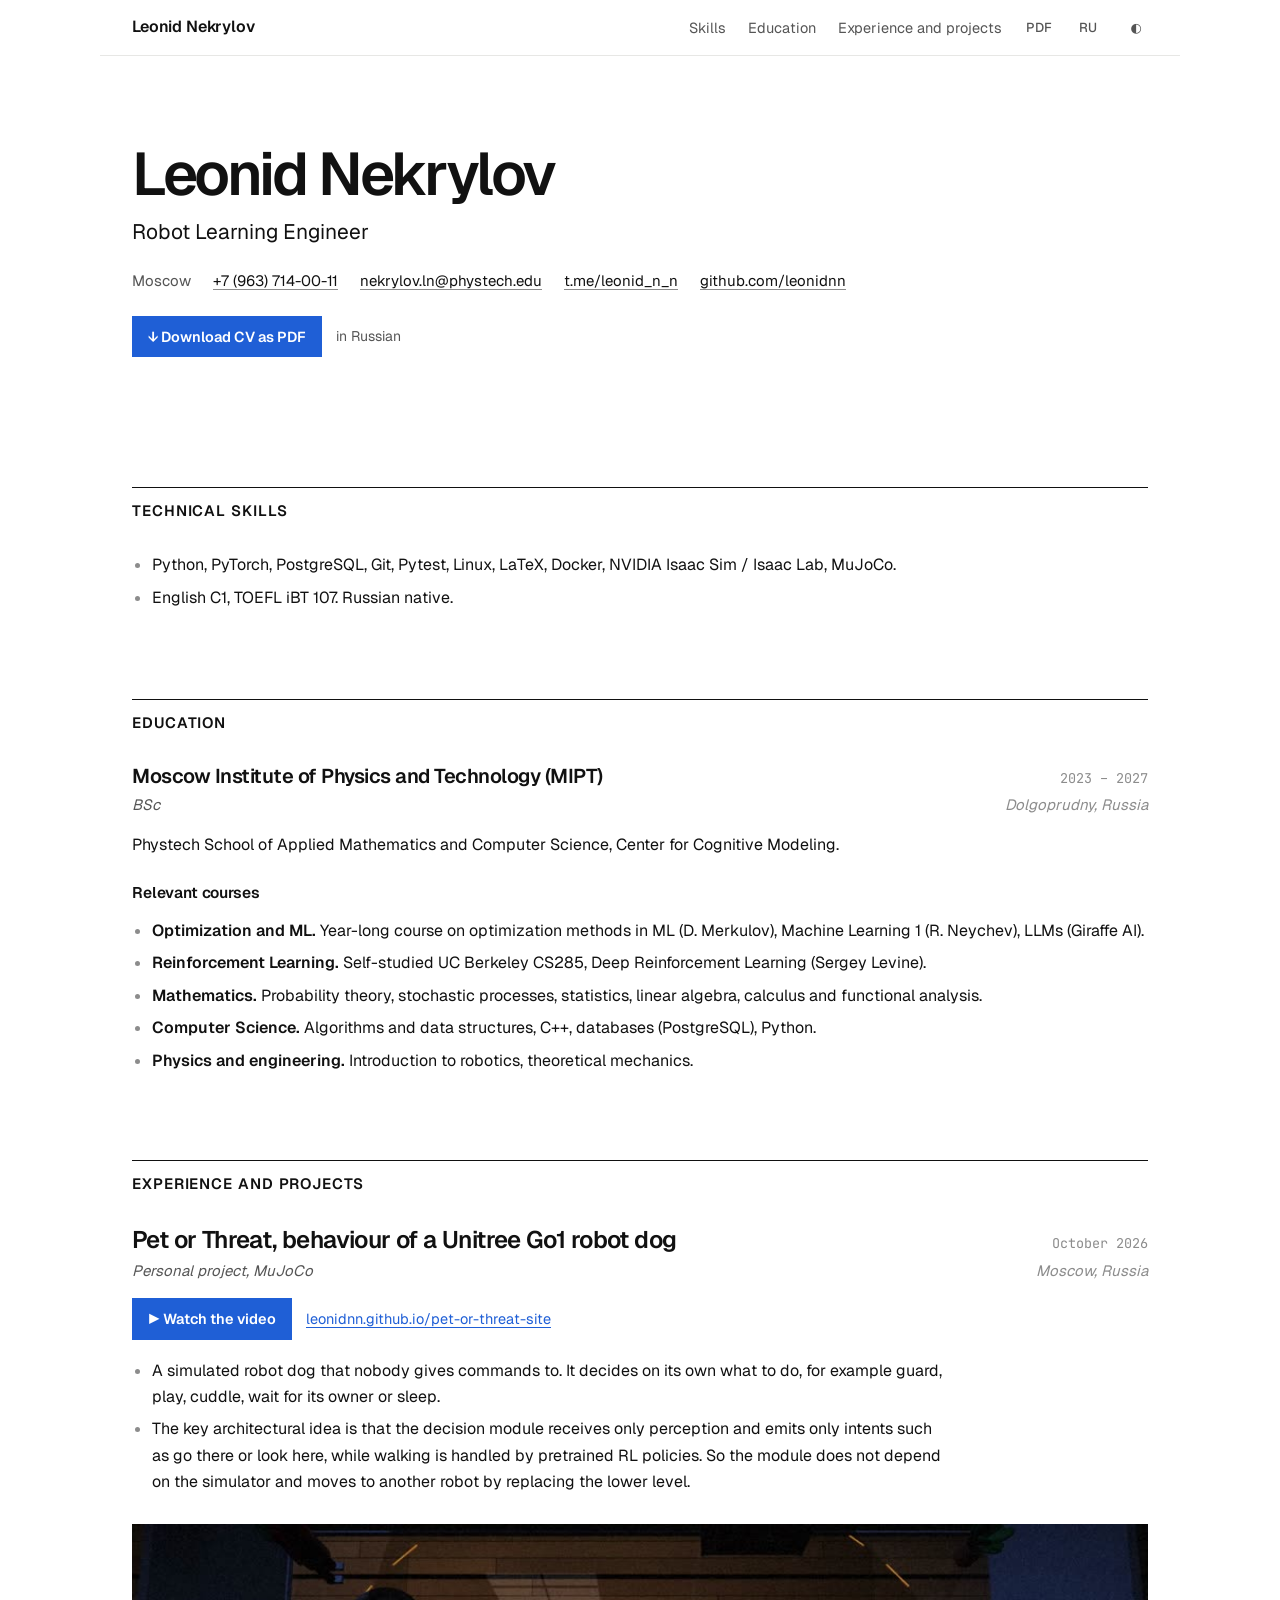
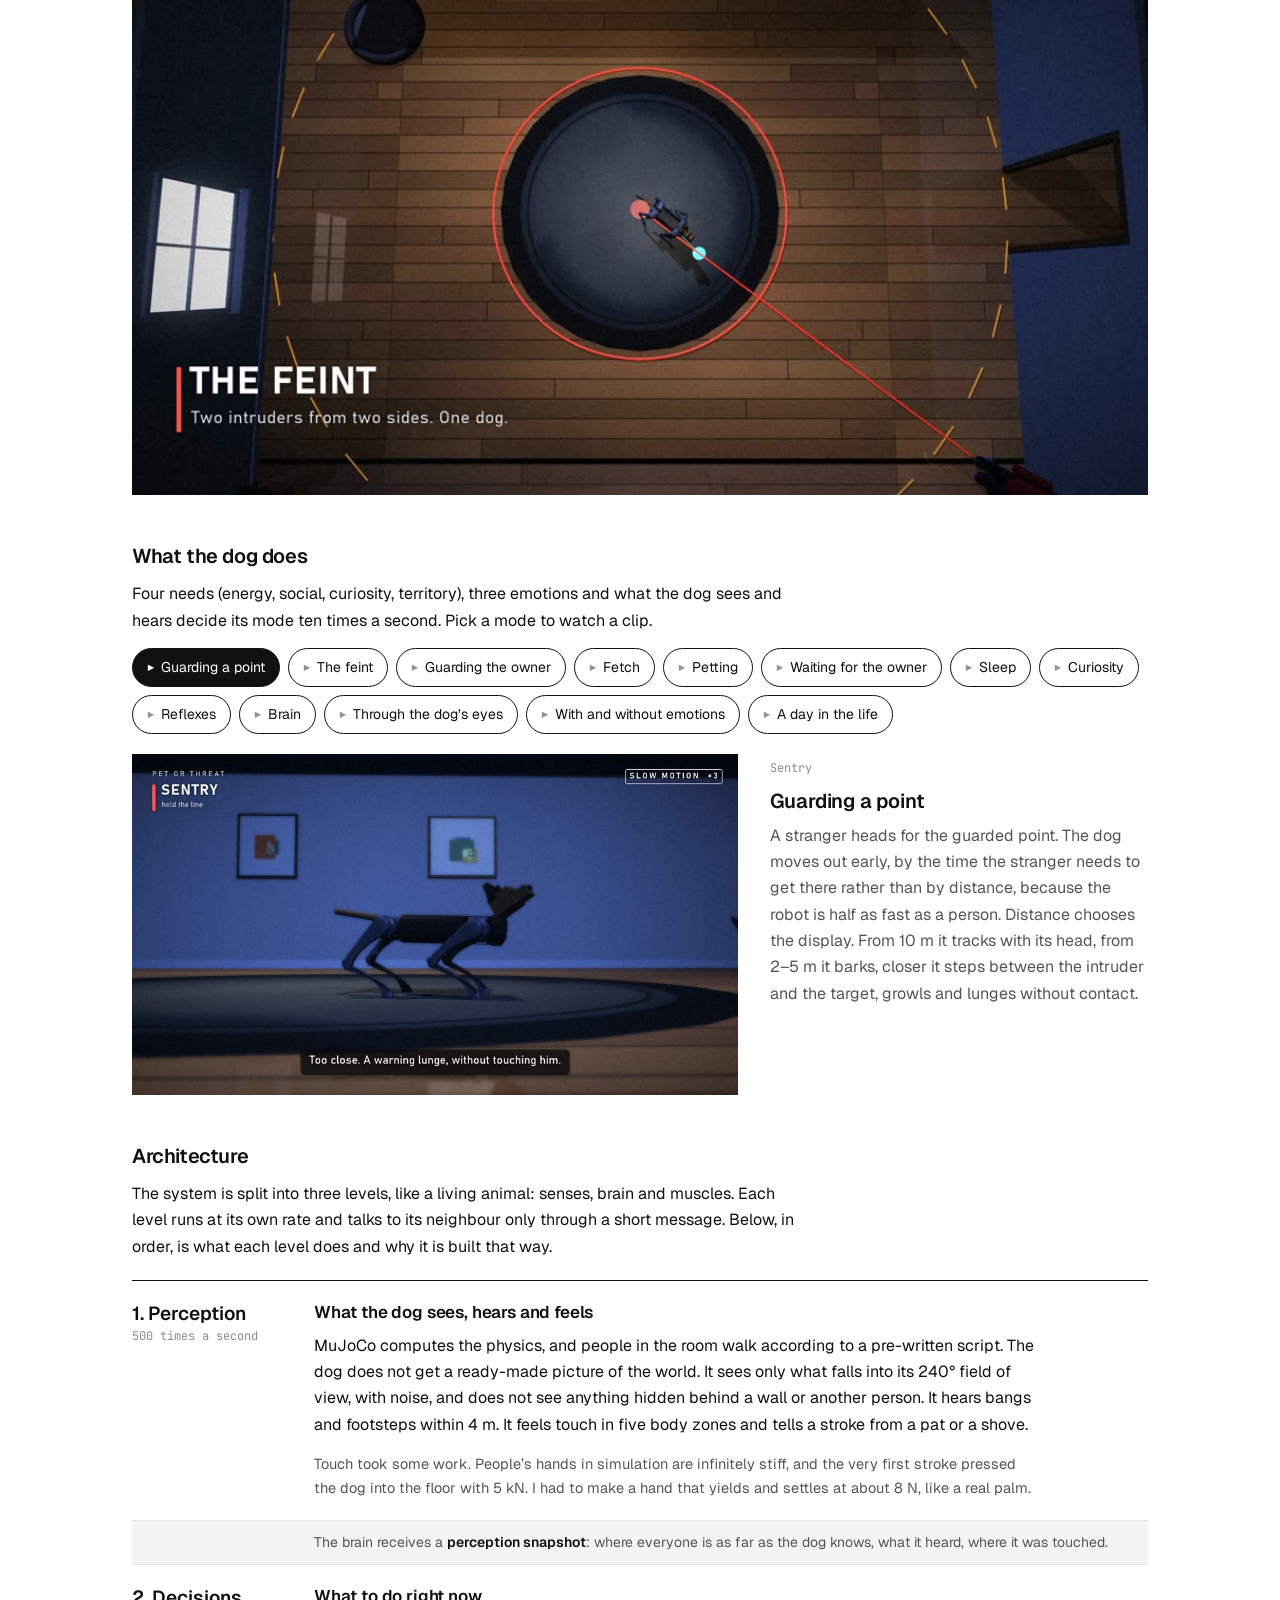
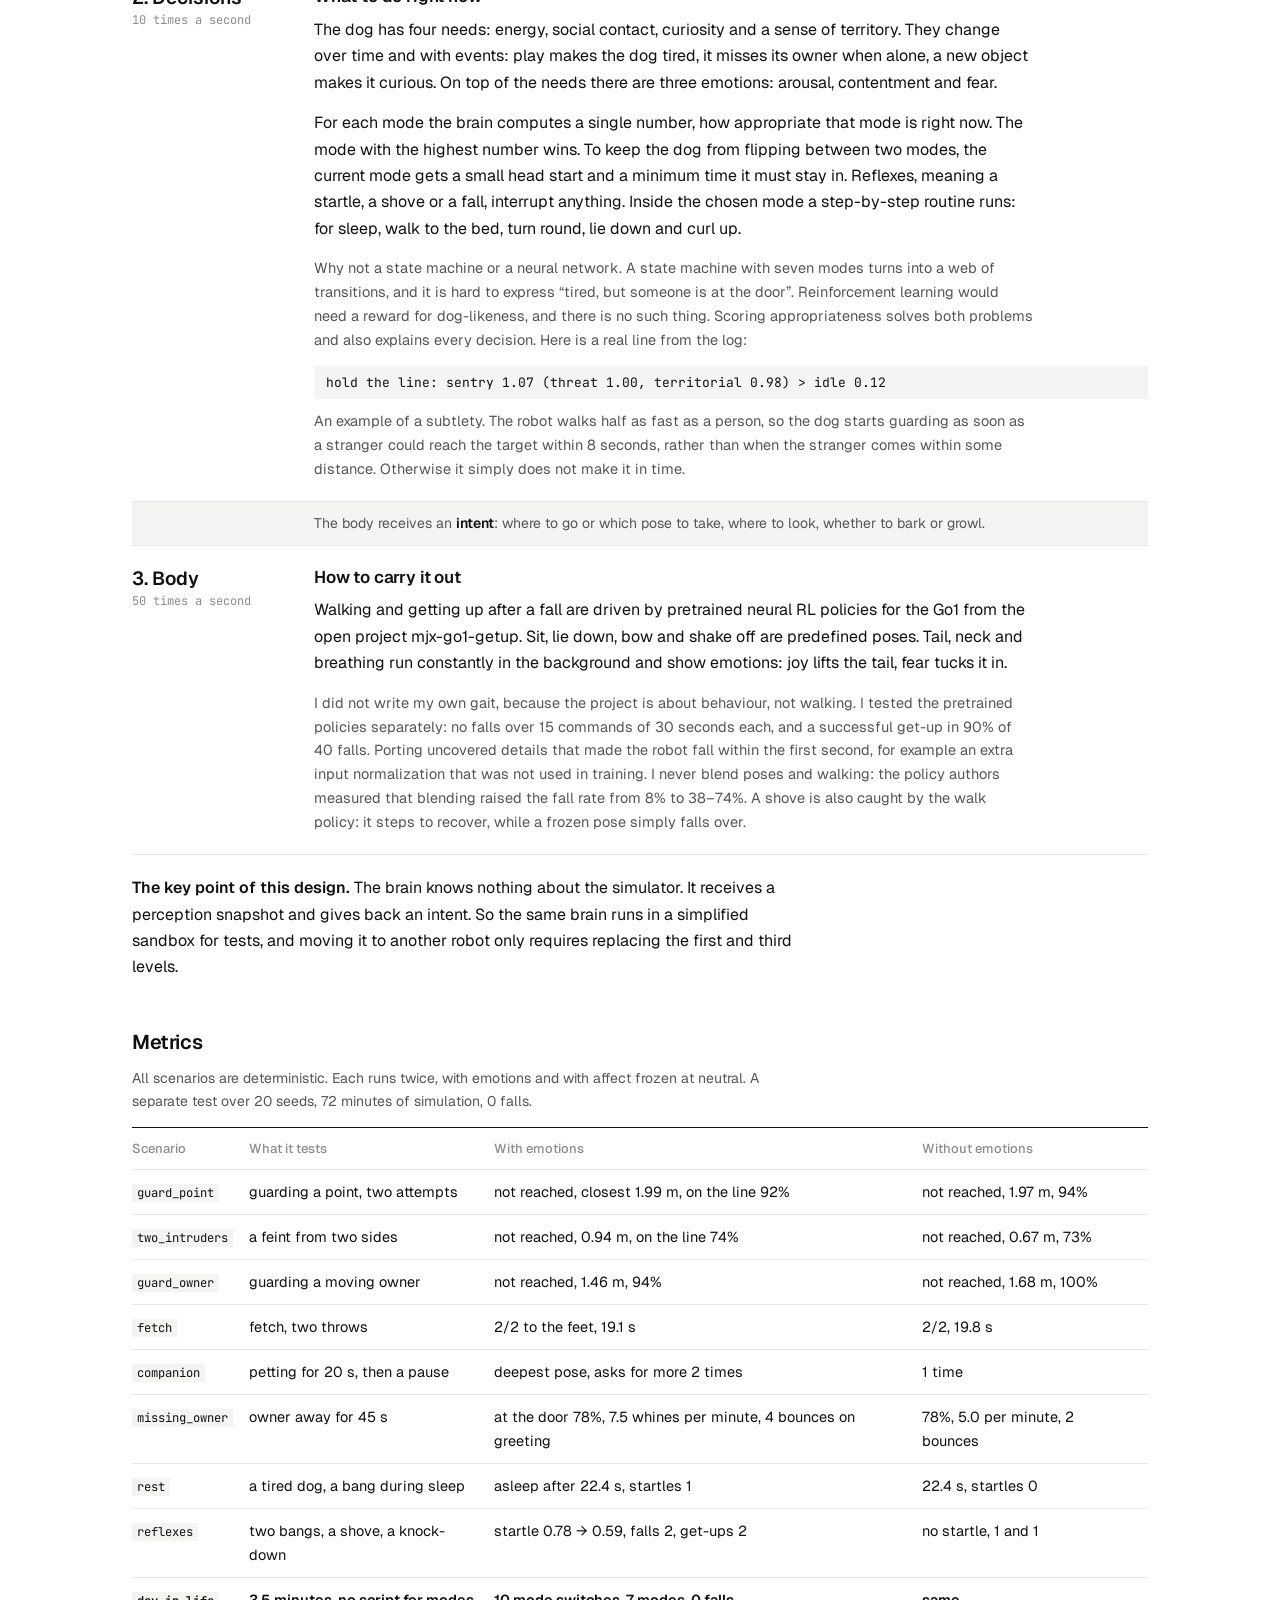
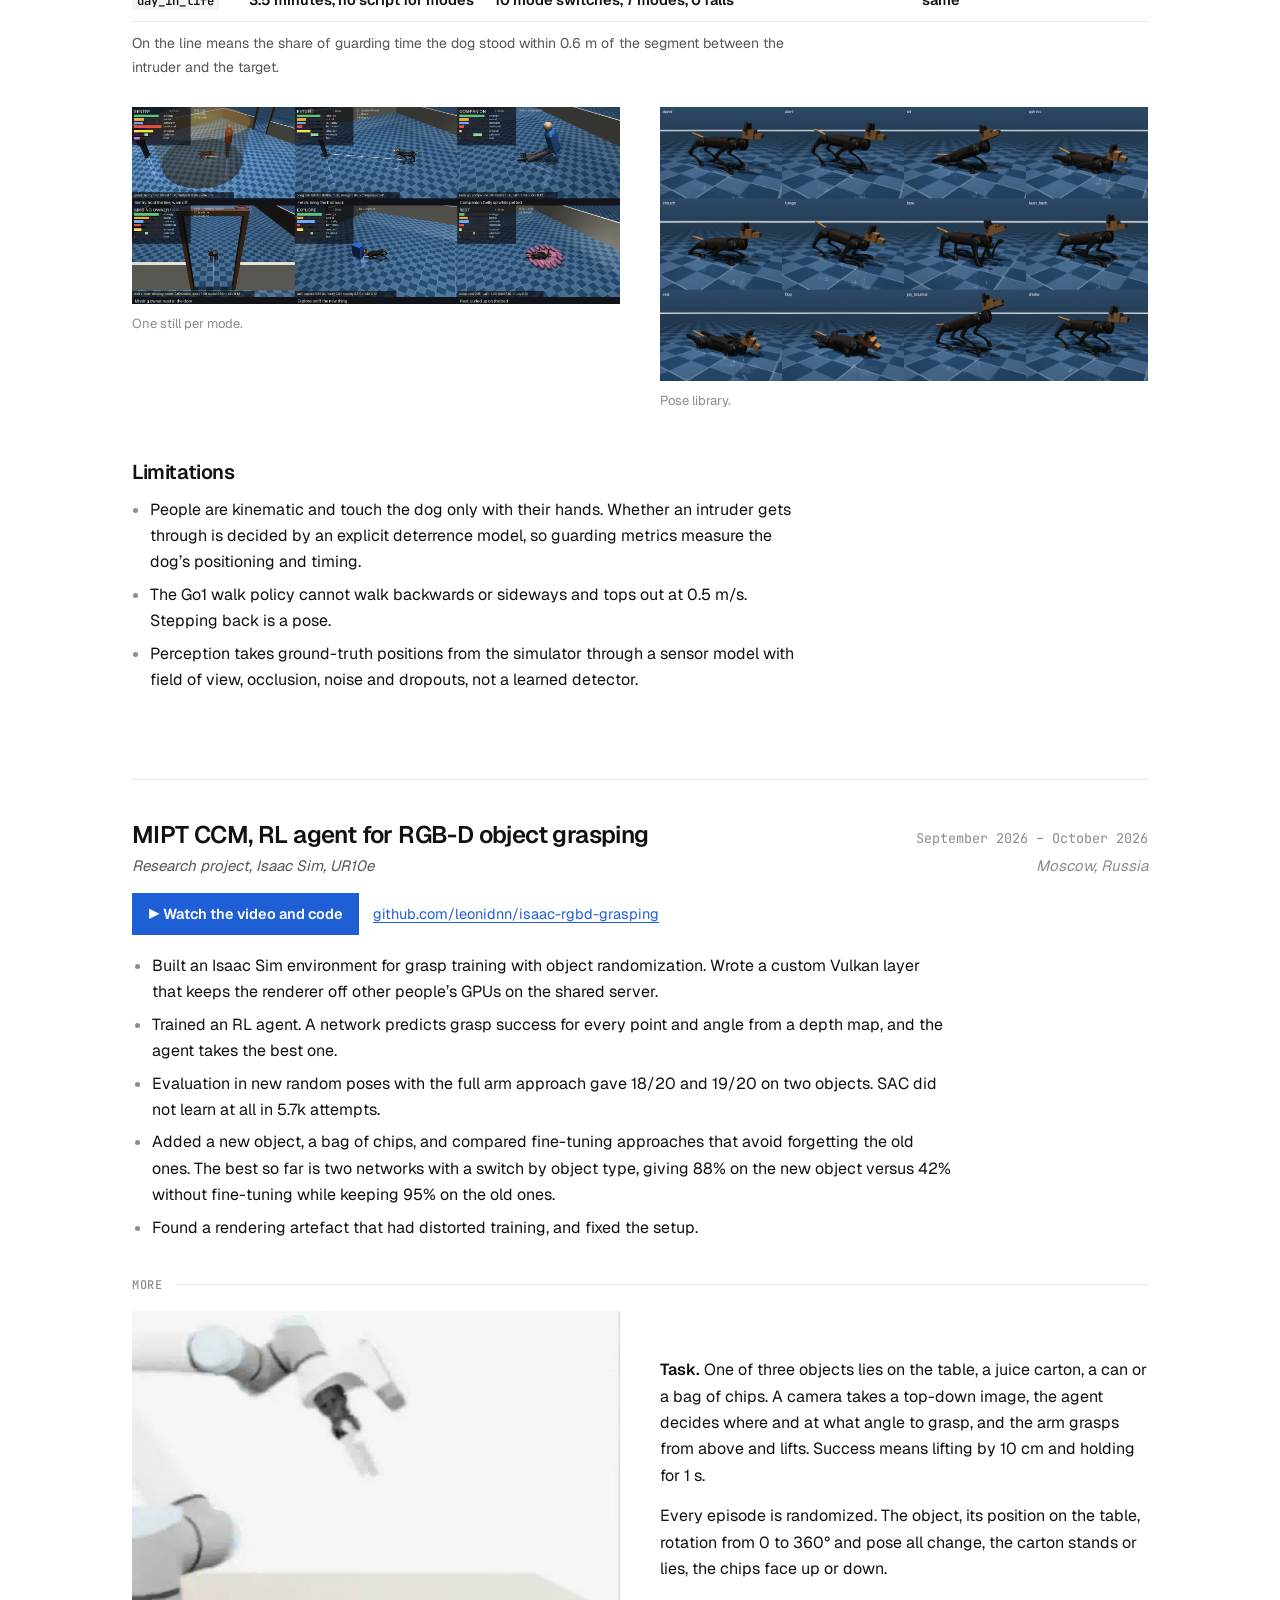
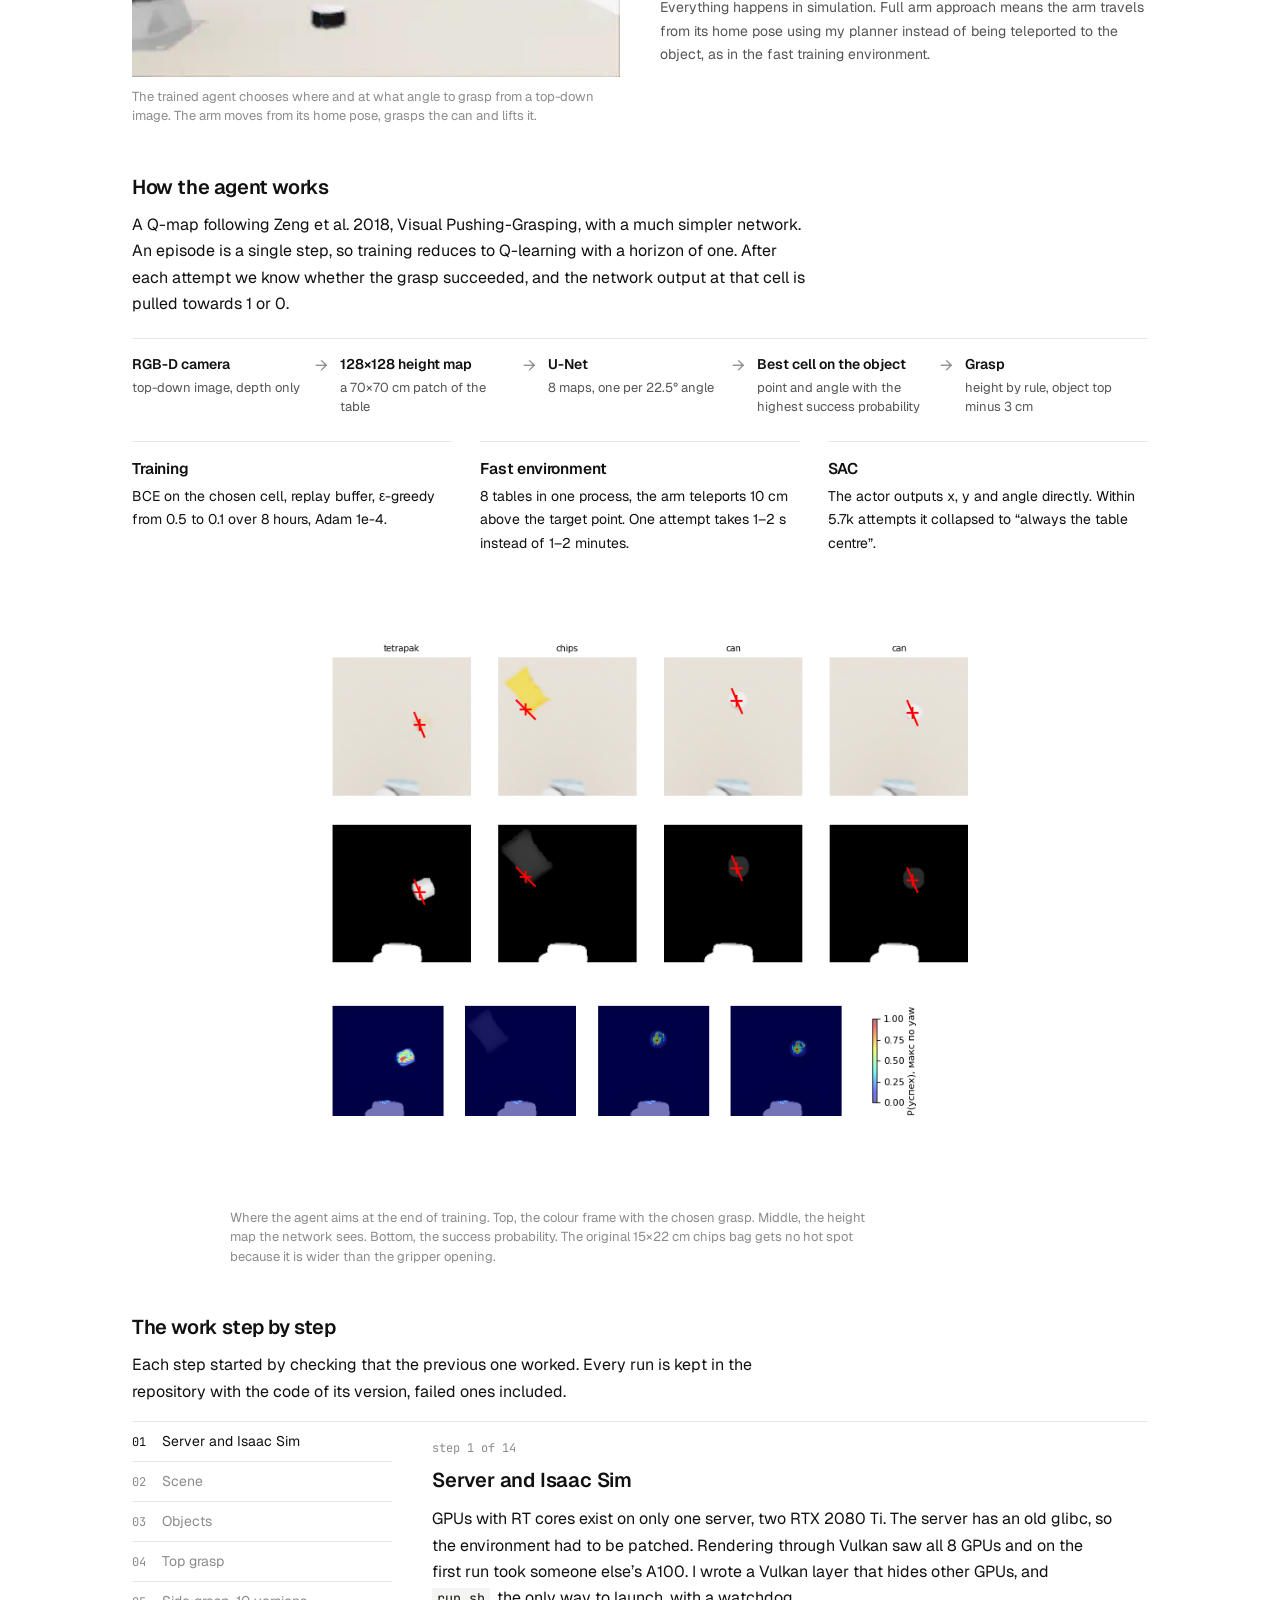
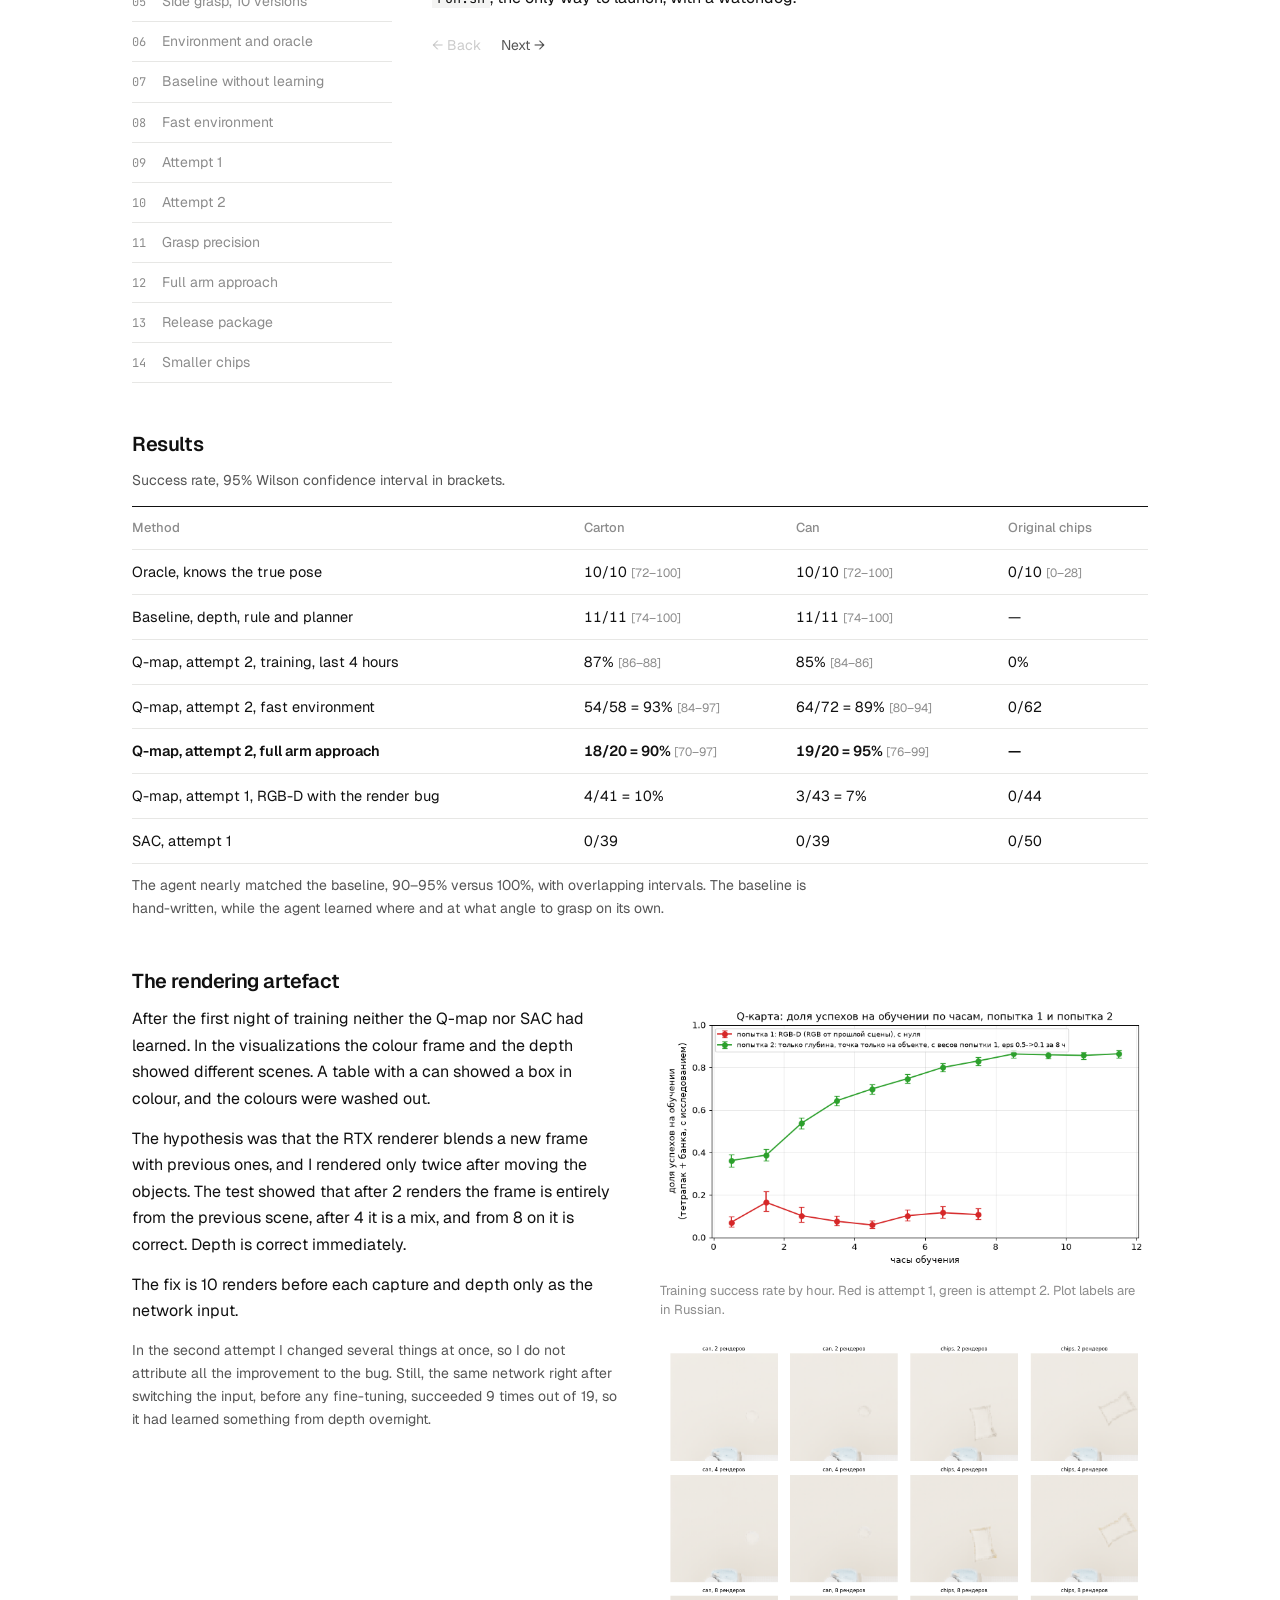
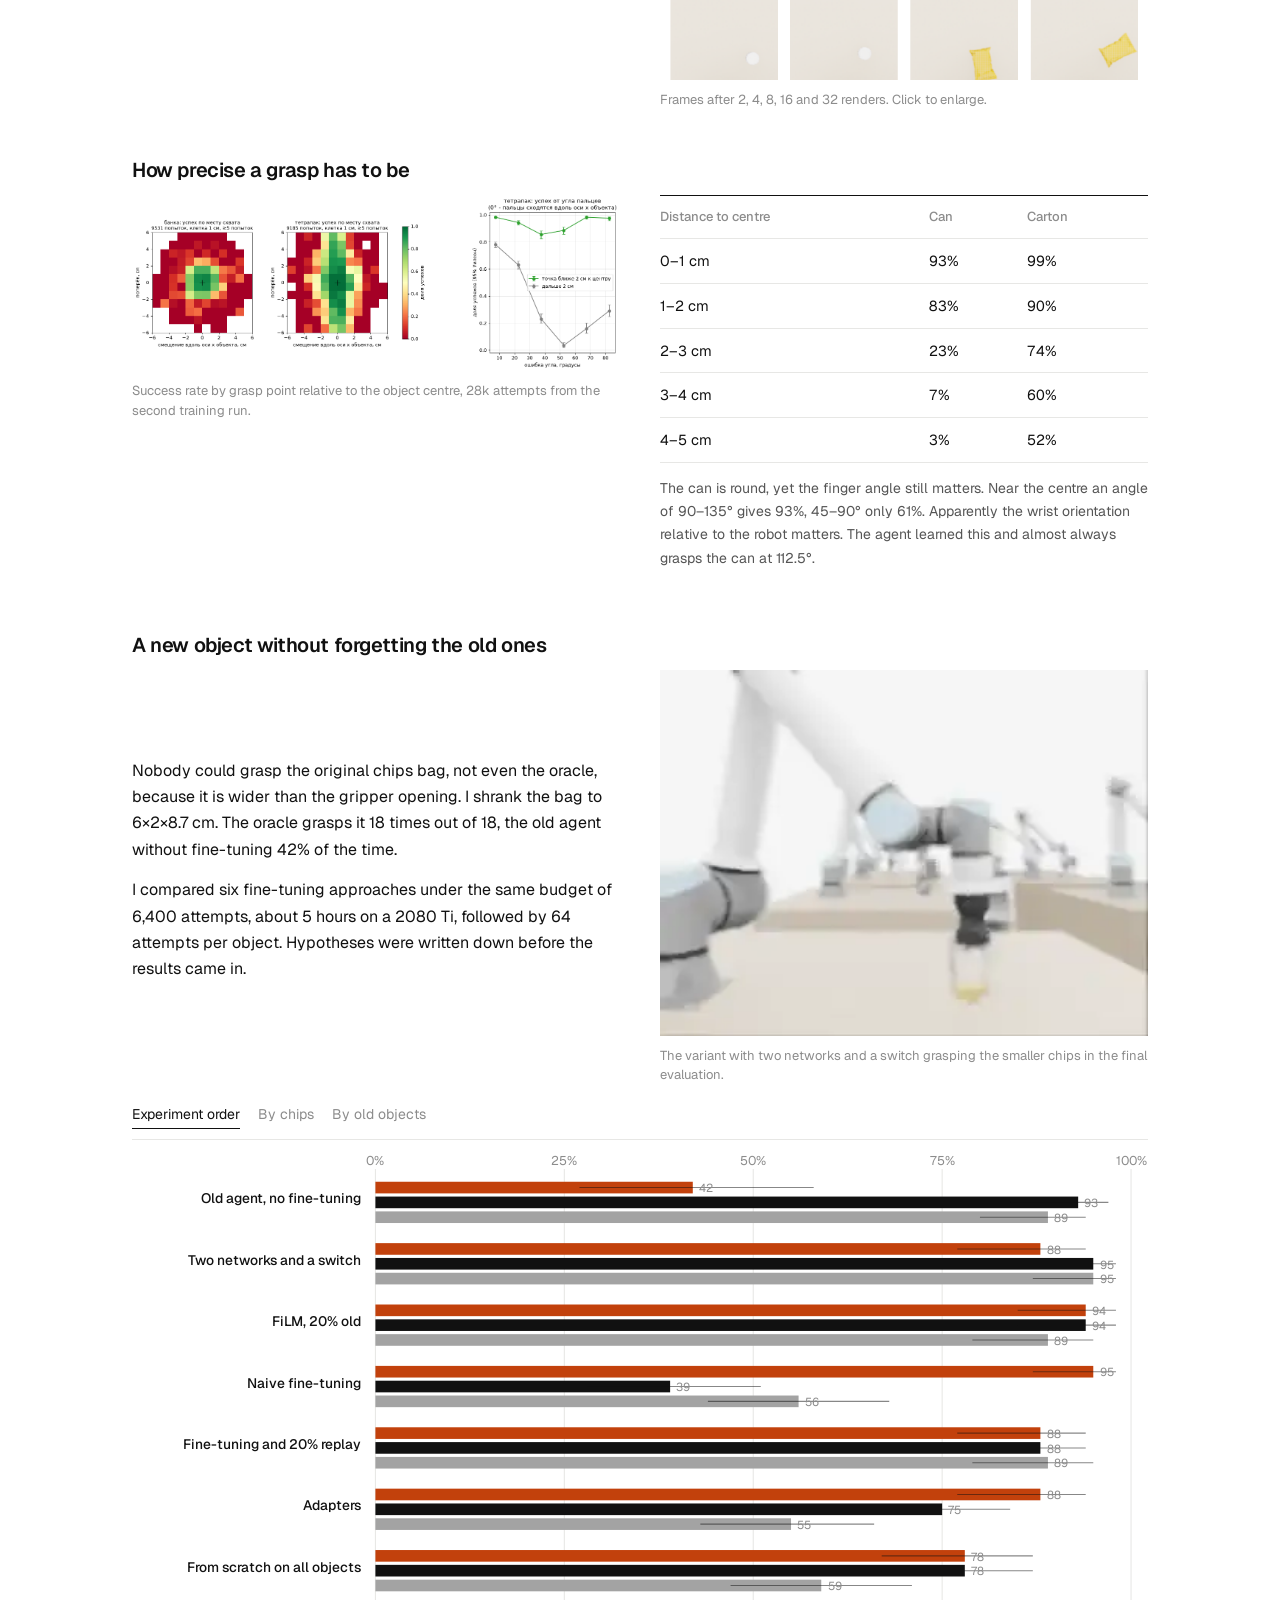
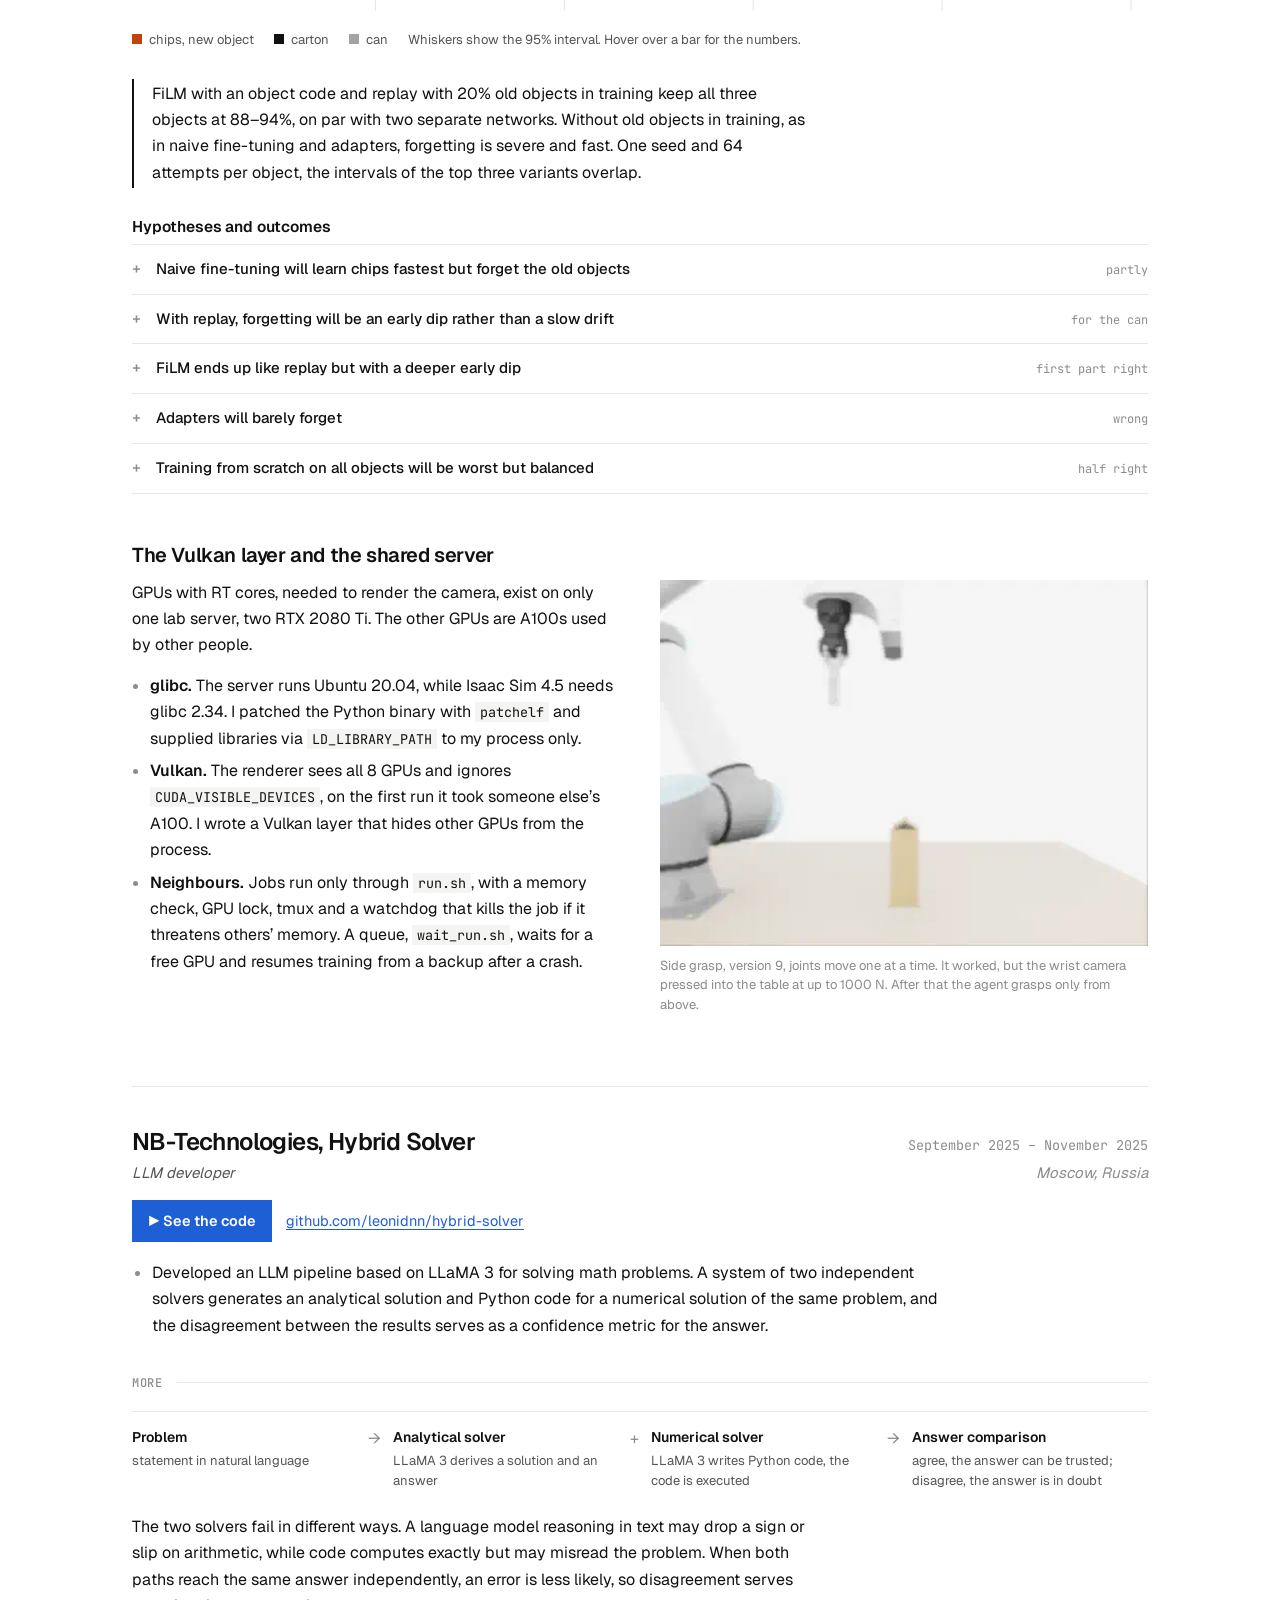
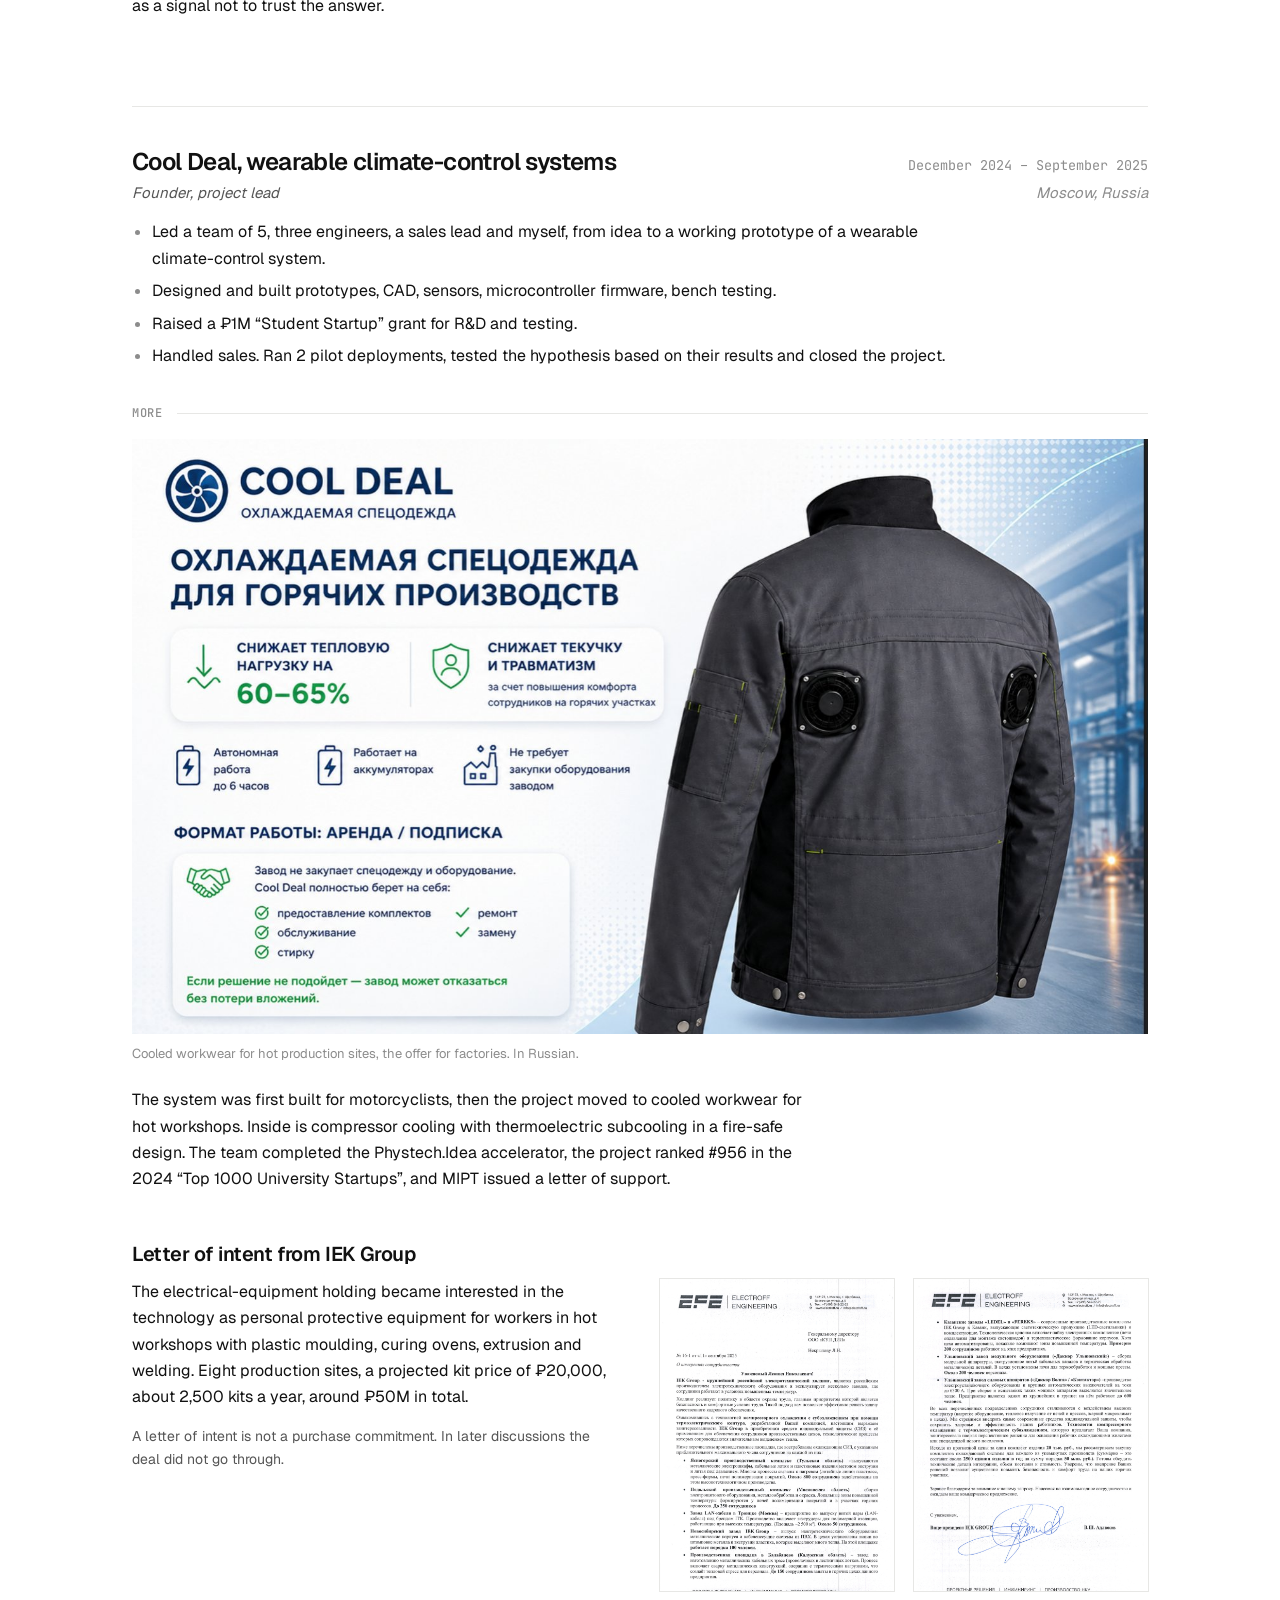
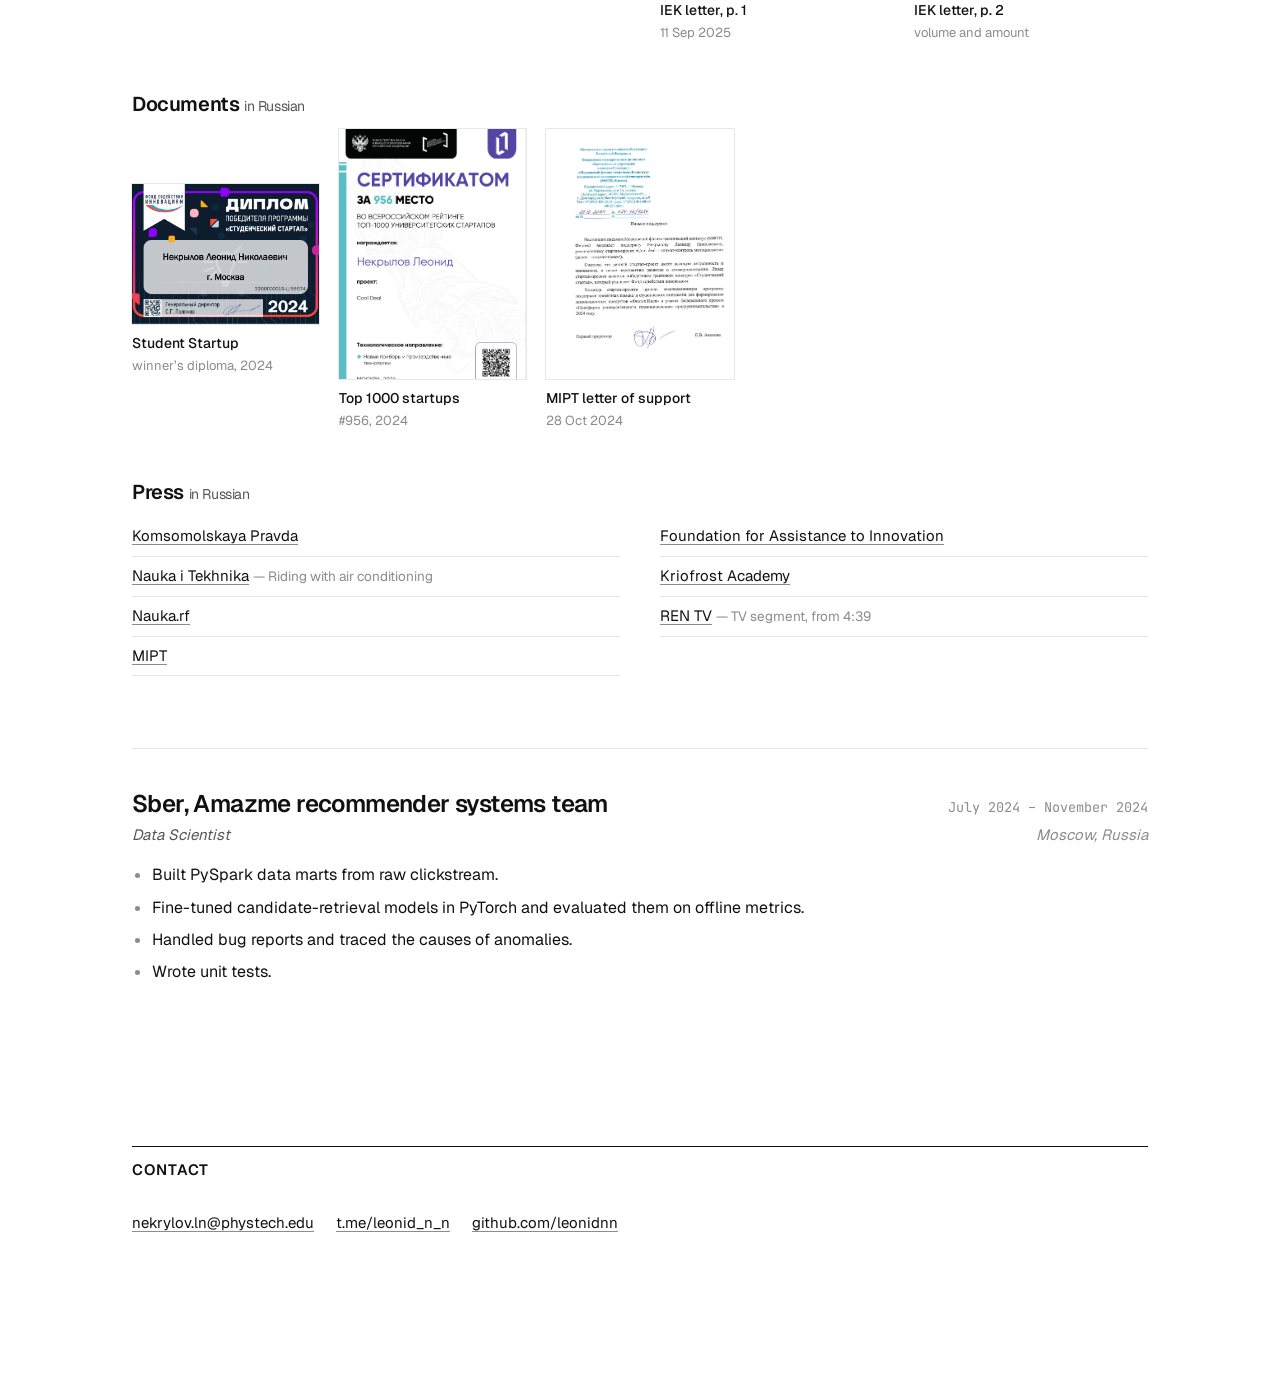
==== commit 84d6984f: "Add downloadable PDF resume Co-Authored-By: Claude Opus 5.5 <noreply@anthropic.com>" ====
--- a/en.html
+++ b/en.html
@@ -21,6 +21,7 @@
       <a href="#education">Education</a>
       <a href="#experience">Experience and projects</a>
     </nav>
+    <a class="iconbtn" href="Nekrylov_CV.pdf" download>PDF</a>
     <a class="iconbtn" href="index.html" hreflang="ru">RU</a>
     <button class="iconbtn" id="theme" aria-label="Toggle theme" title="Theme">◐</button>
   </div>
@@ -39,6 +40,7 @@
       <a href="https://t.me/leonid_n_n">t.me/leonid_n_n</a>
       <a href="https://github.com/leonidnn">github.com/leonidnn</a>
     </p>
+    <div class="projlink" style="margin-top:22px"><a class="go" href="Nekrylov_CV.pdf" download>↓ Download CV as PDF</a><span class="muted small">in Russian</span></div>
   </div>
   <div class="photo"><img src="media/photo.jpg" alt="Leonid Nekrylov" onerror="this.parentNode.remove()"></div>
 </div>
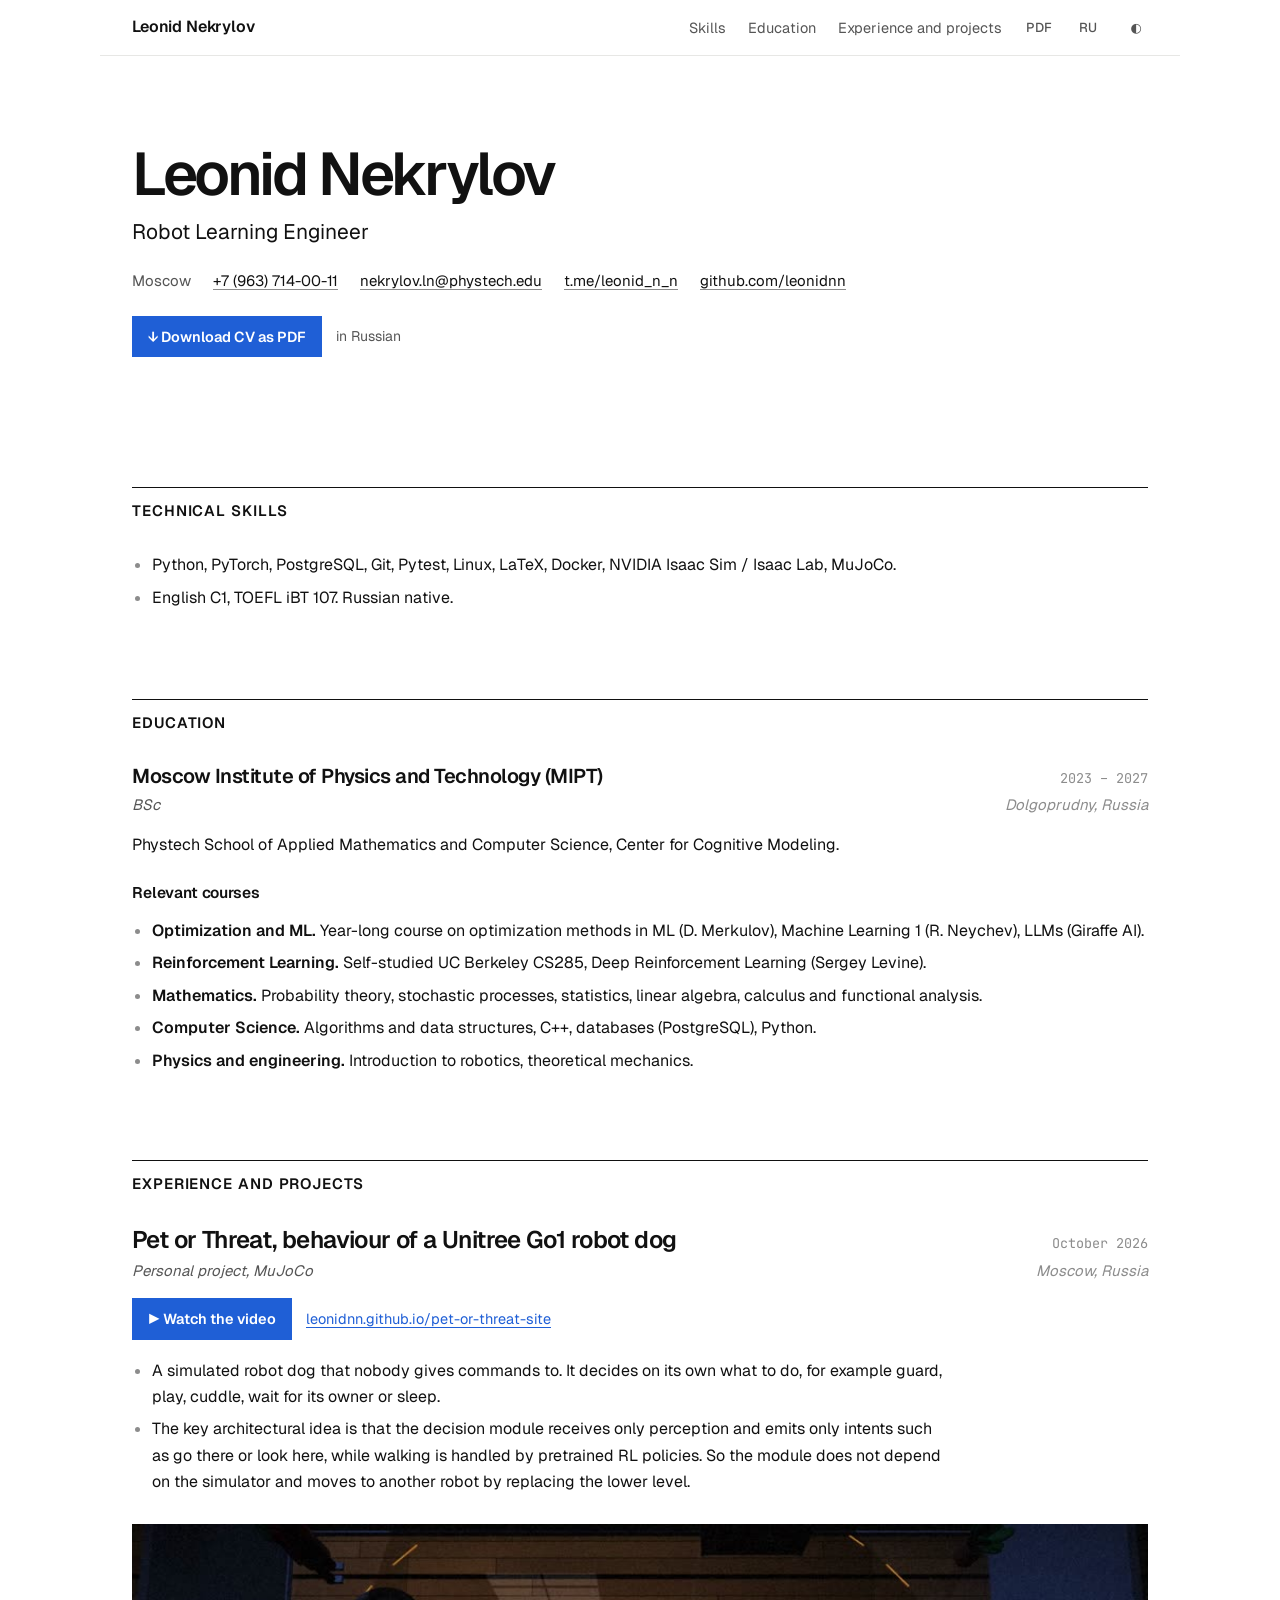
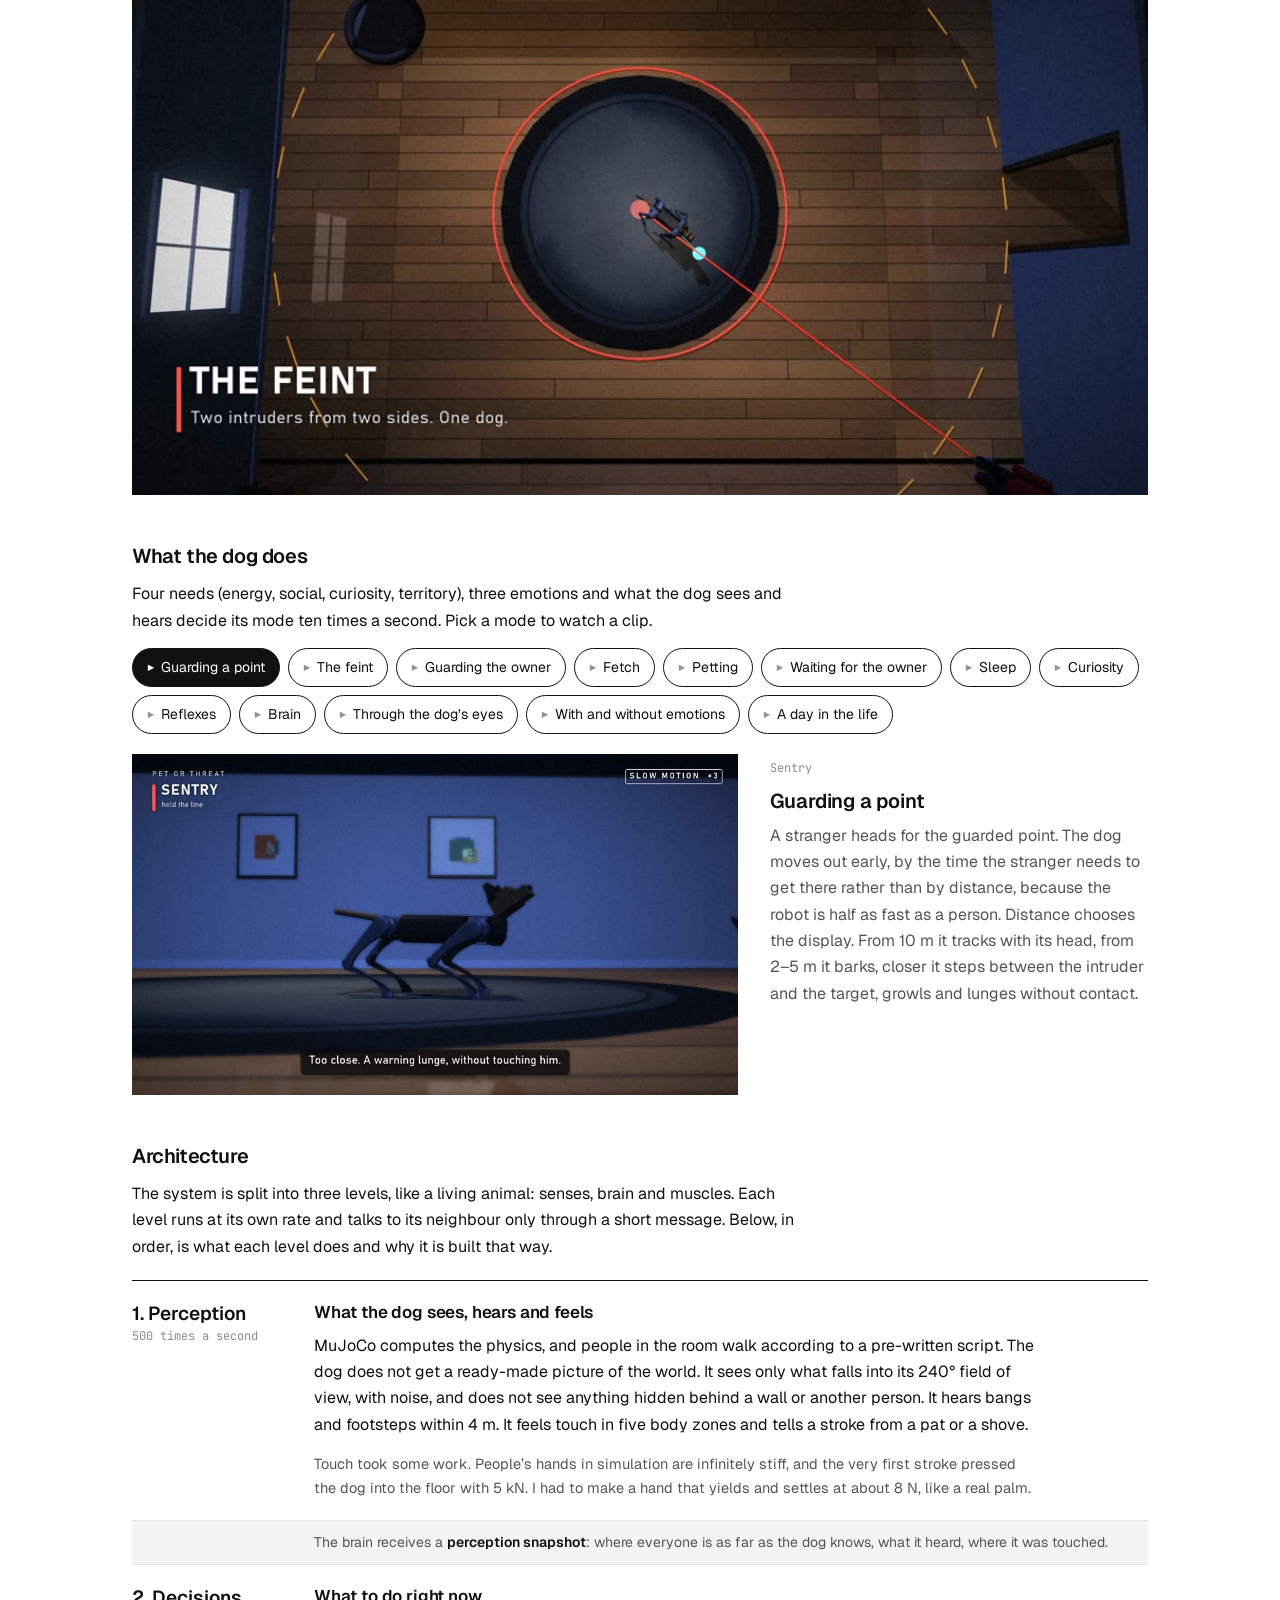
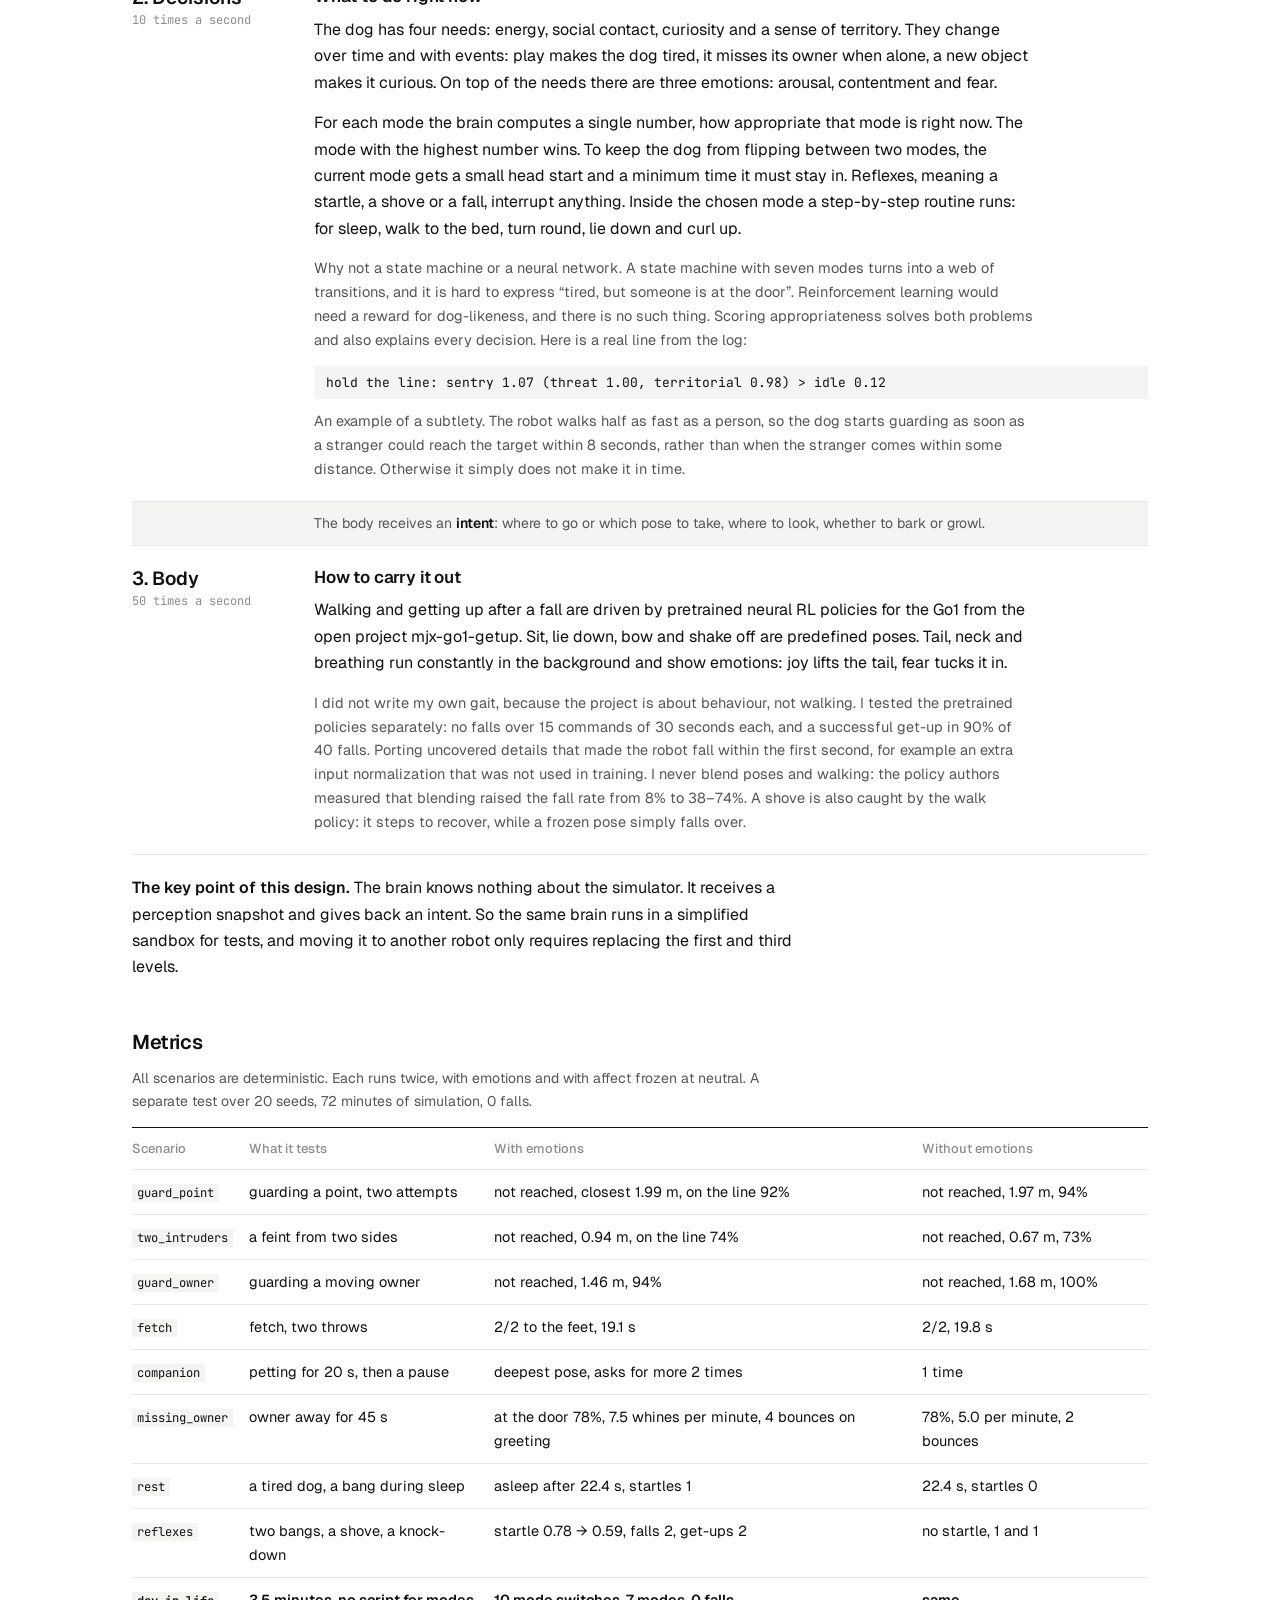
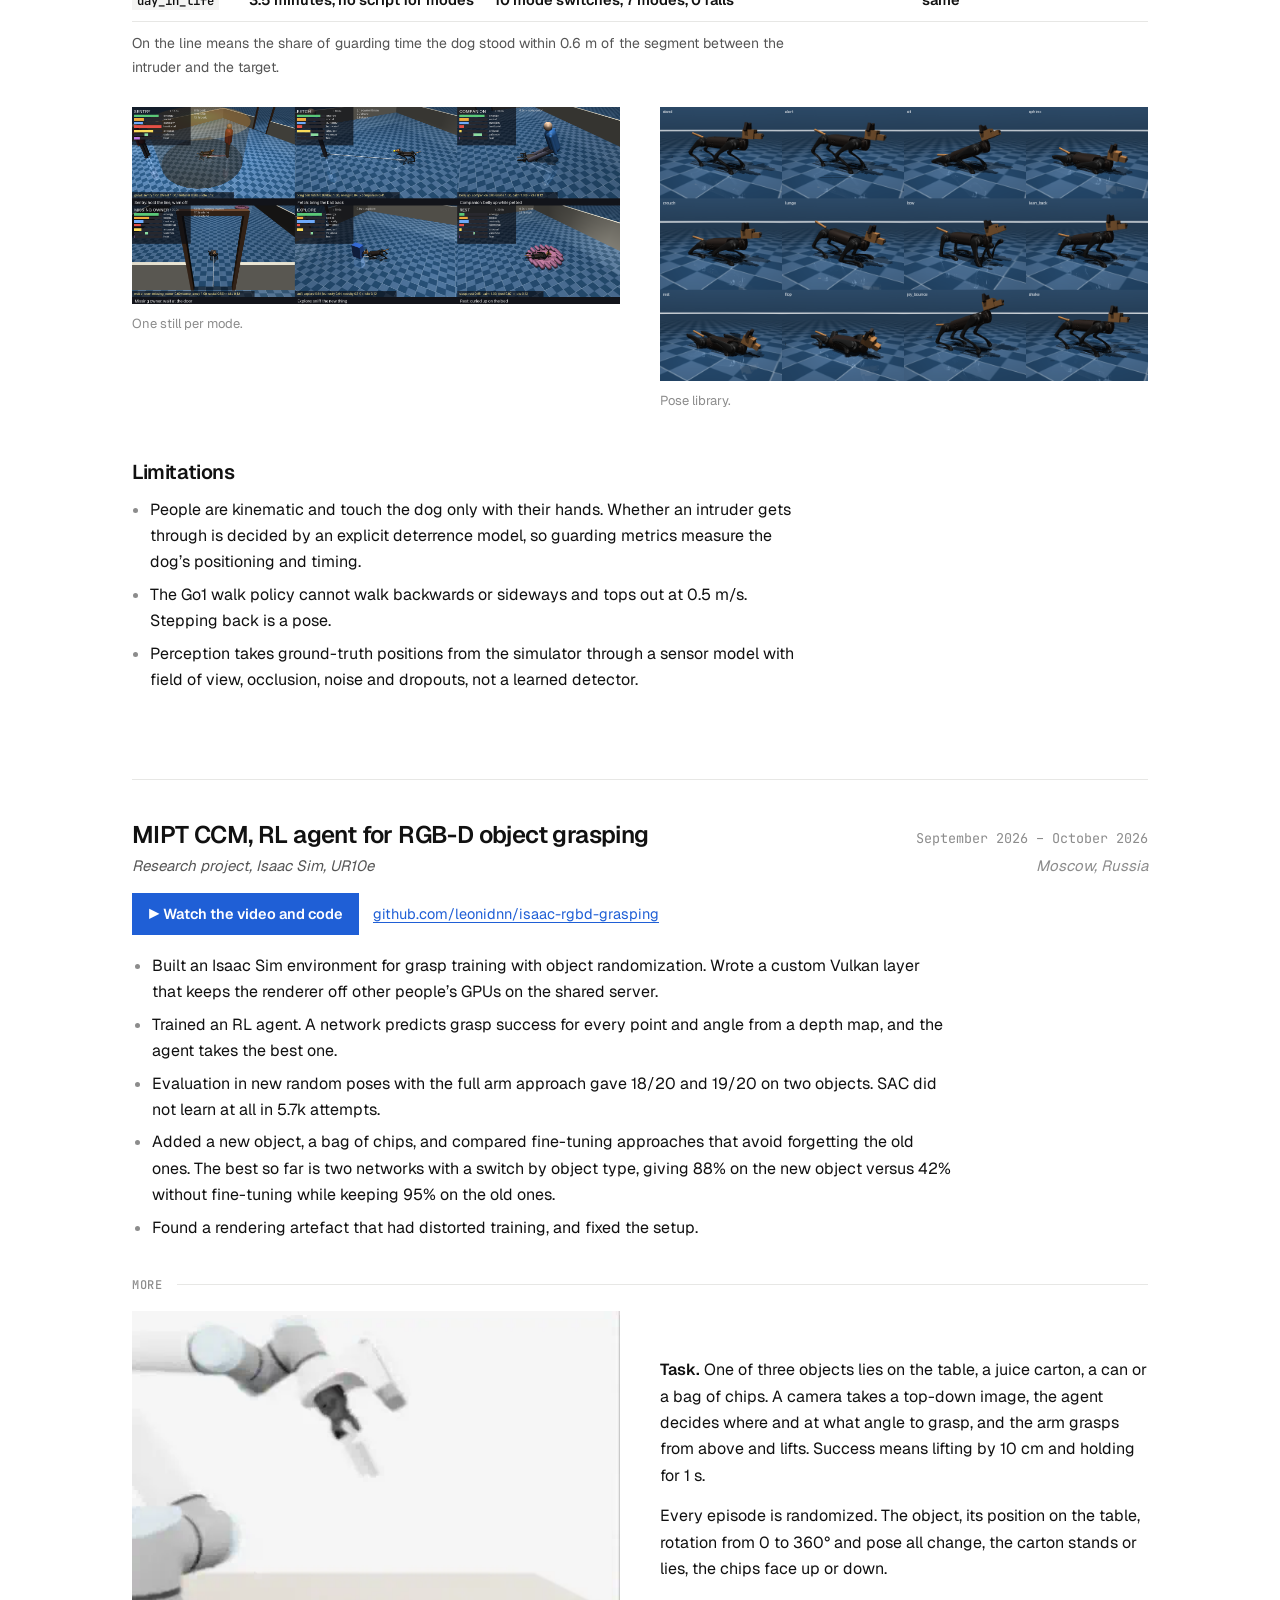
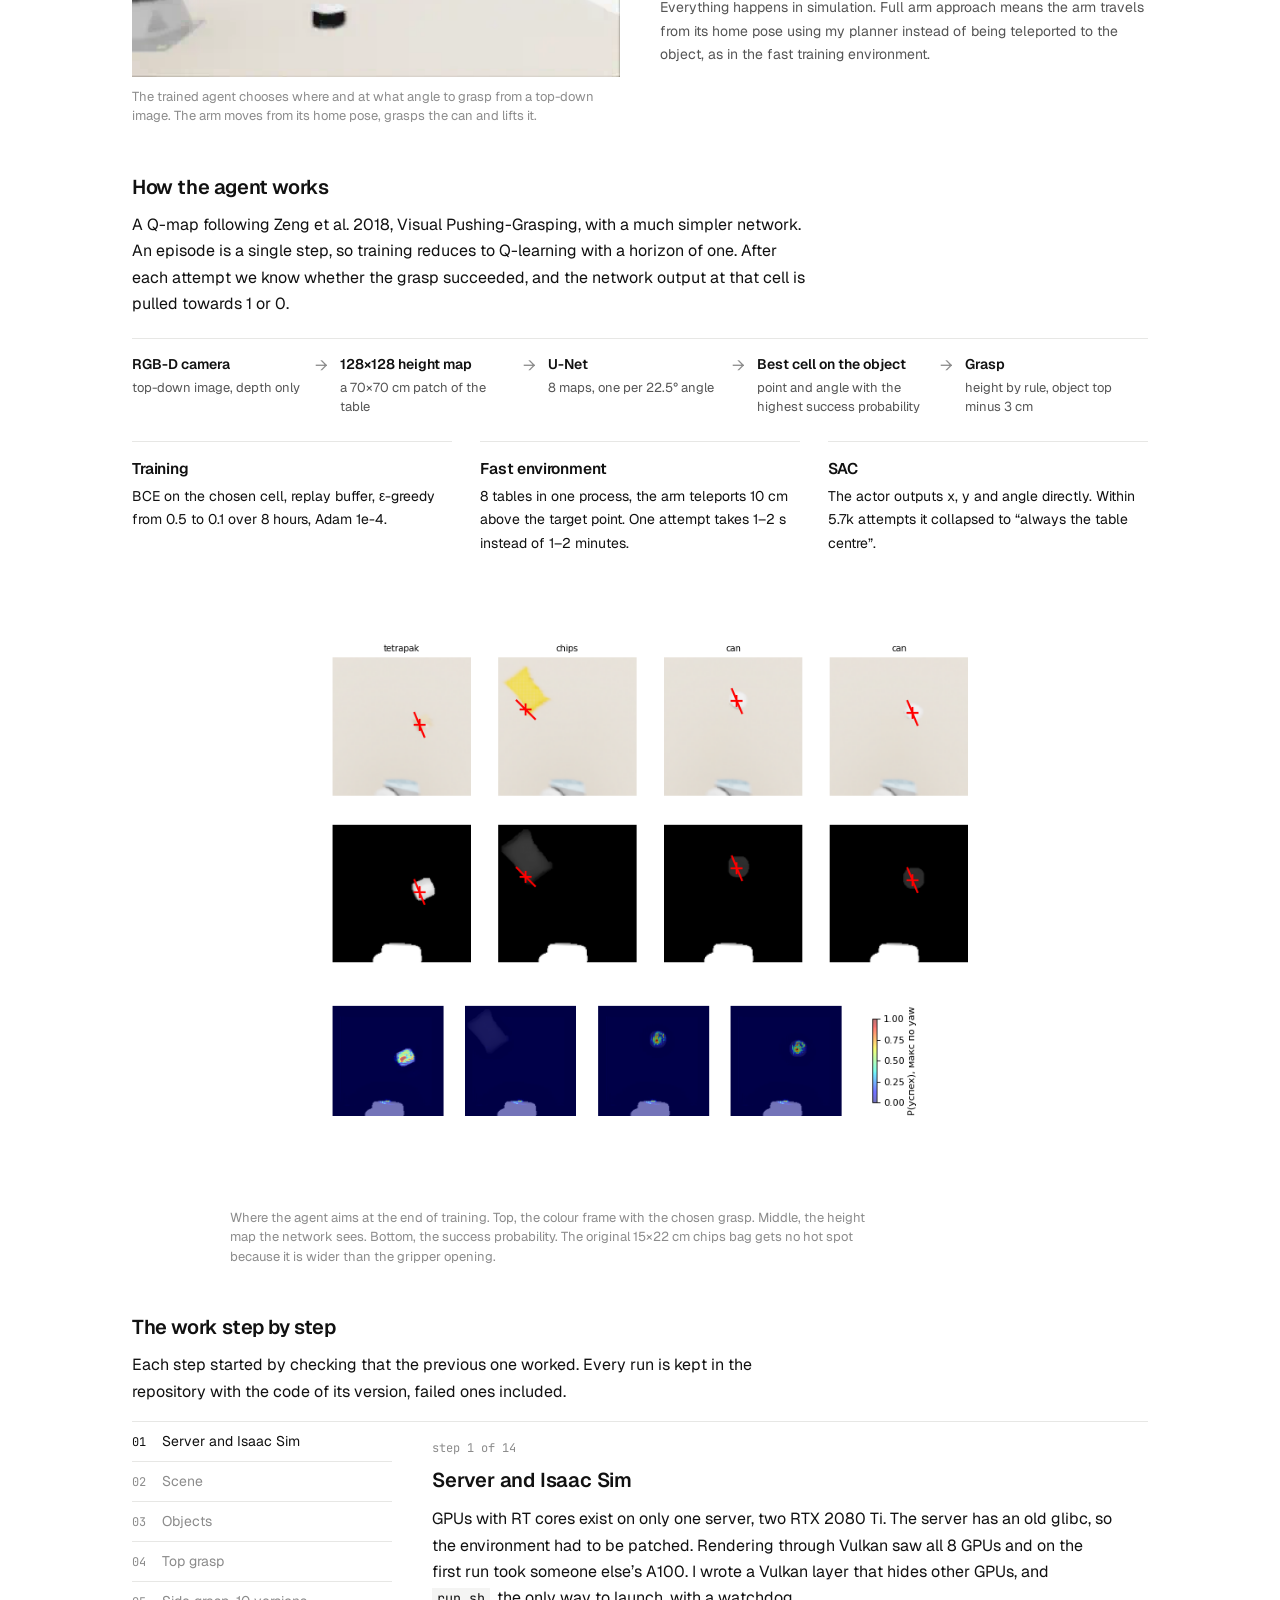
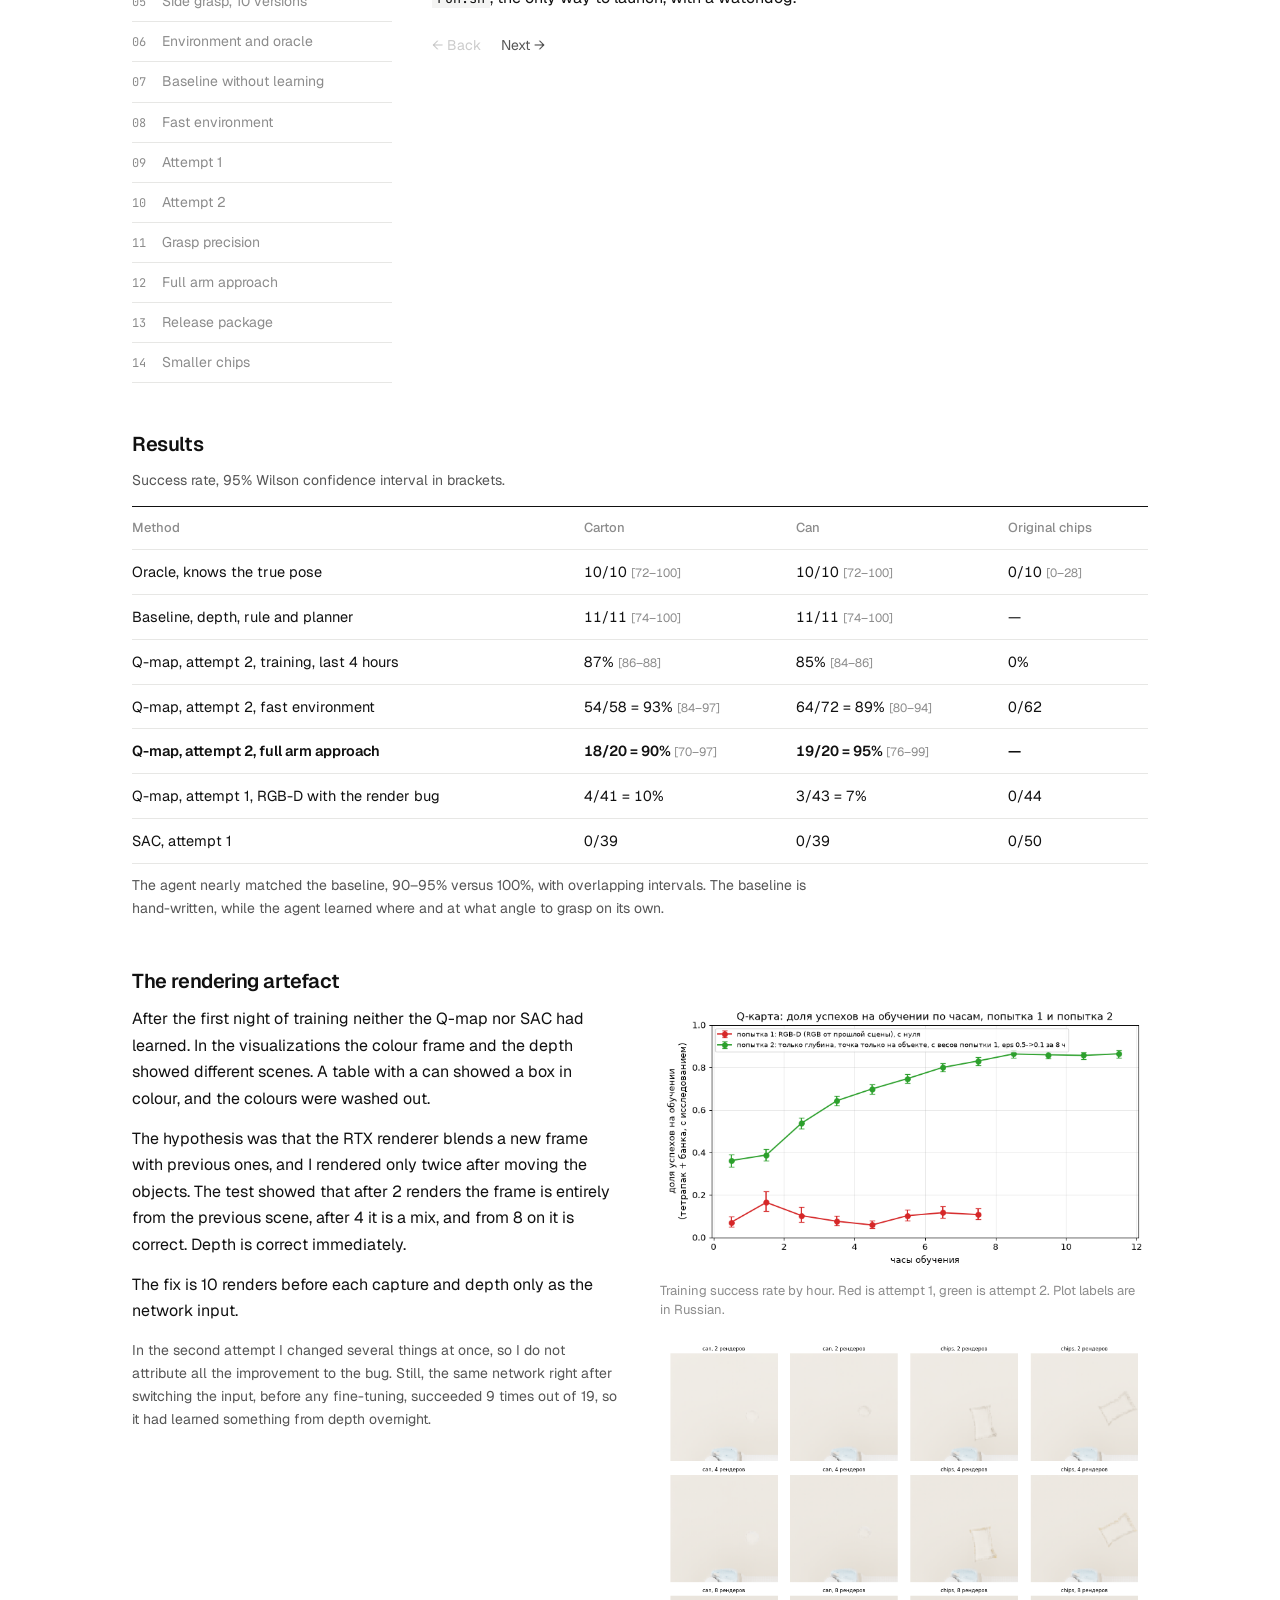
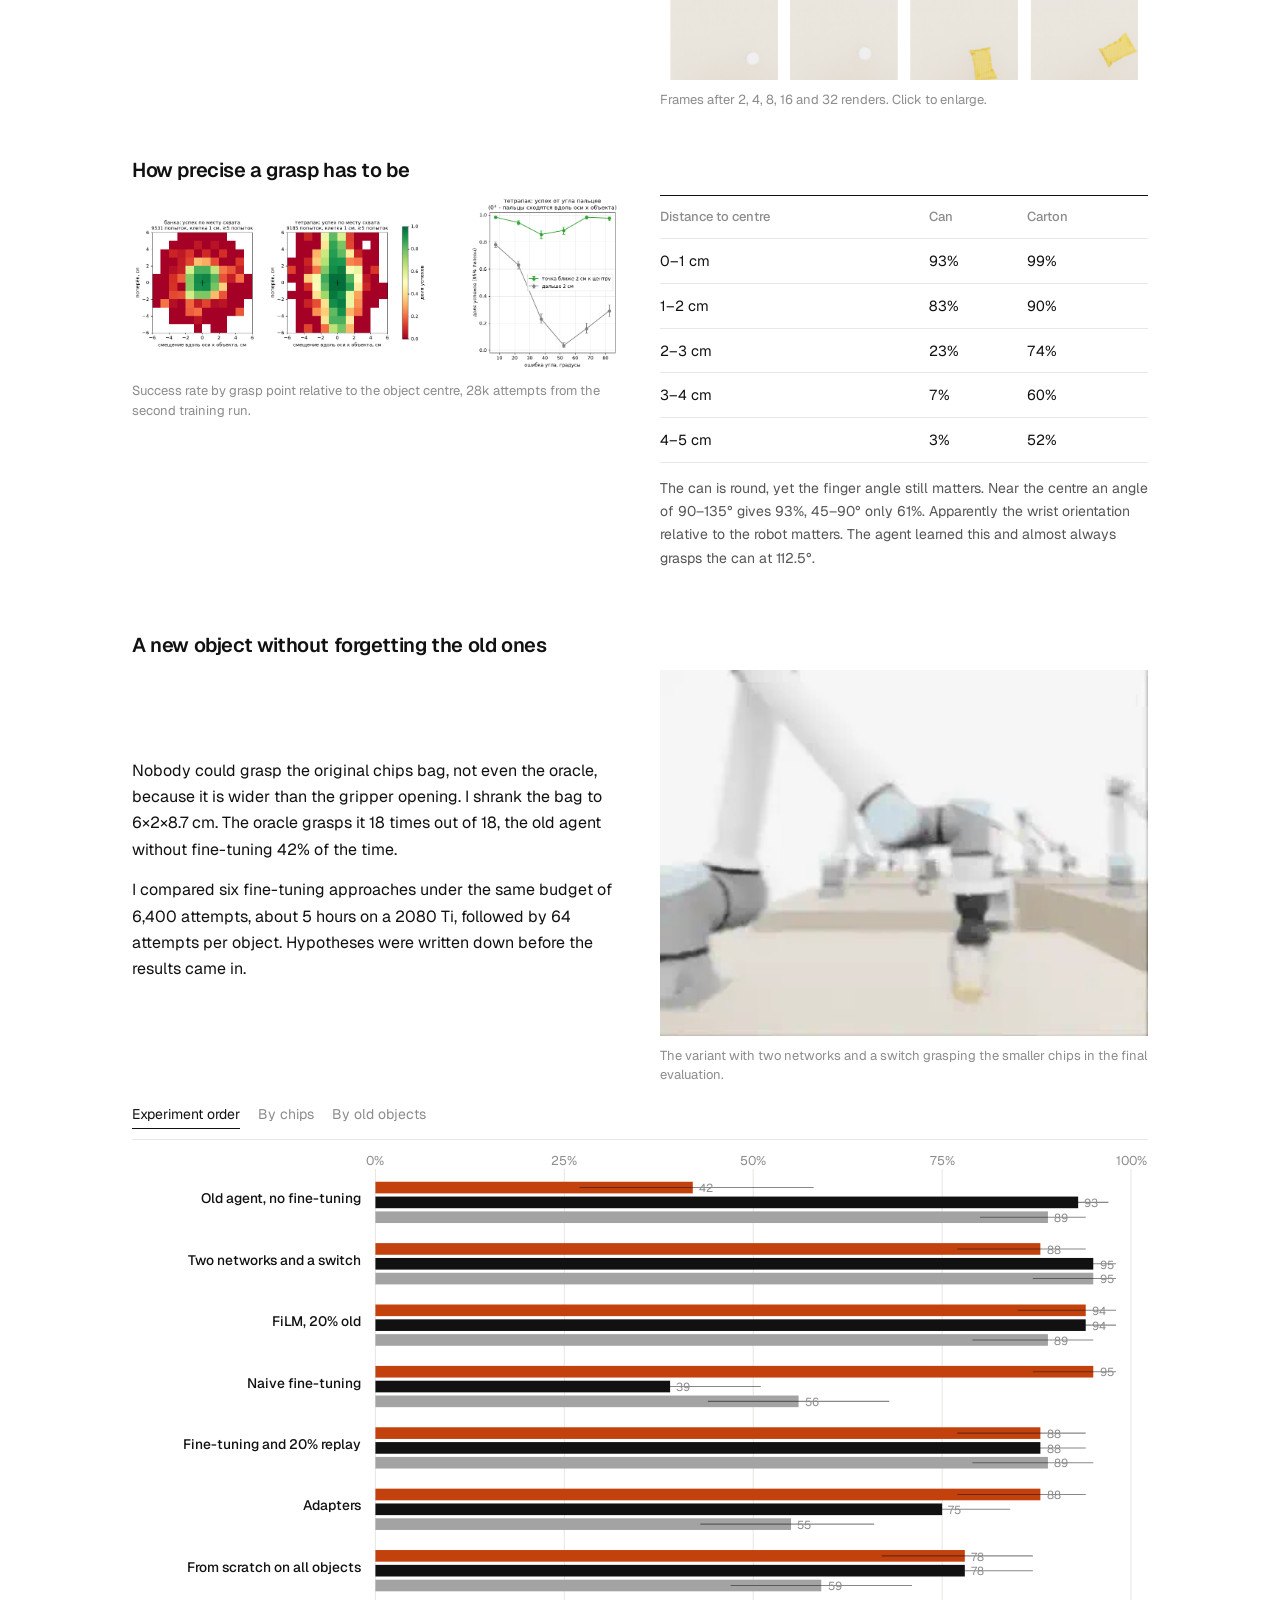
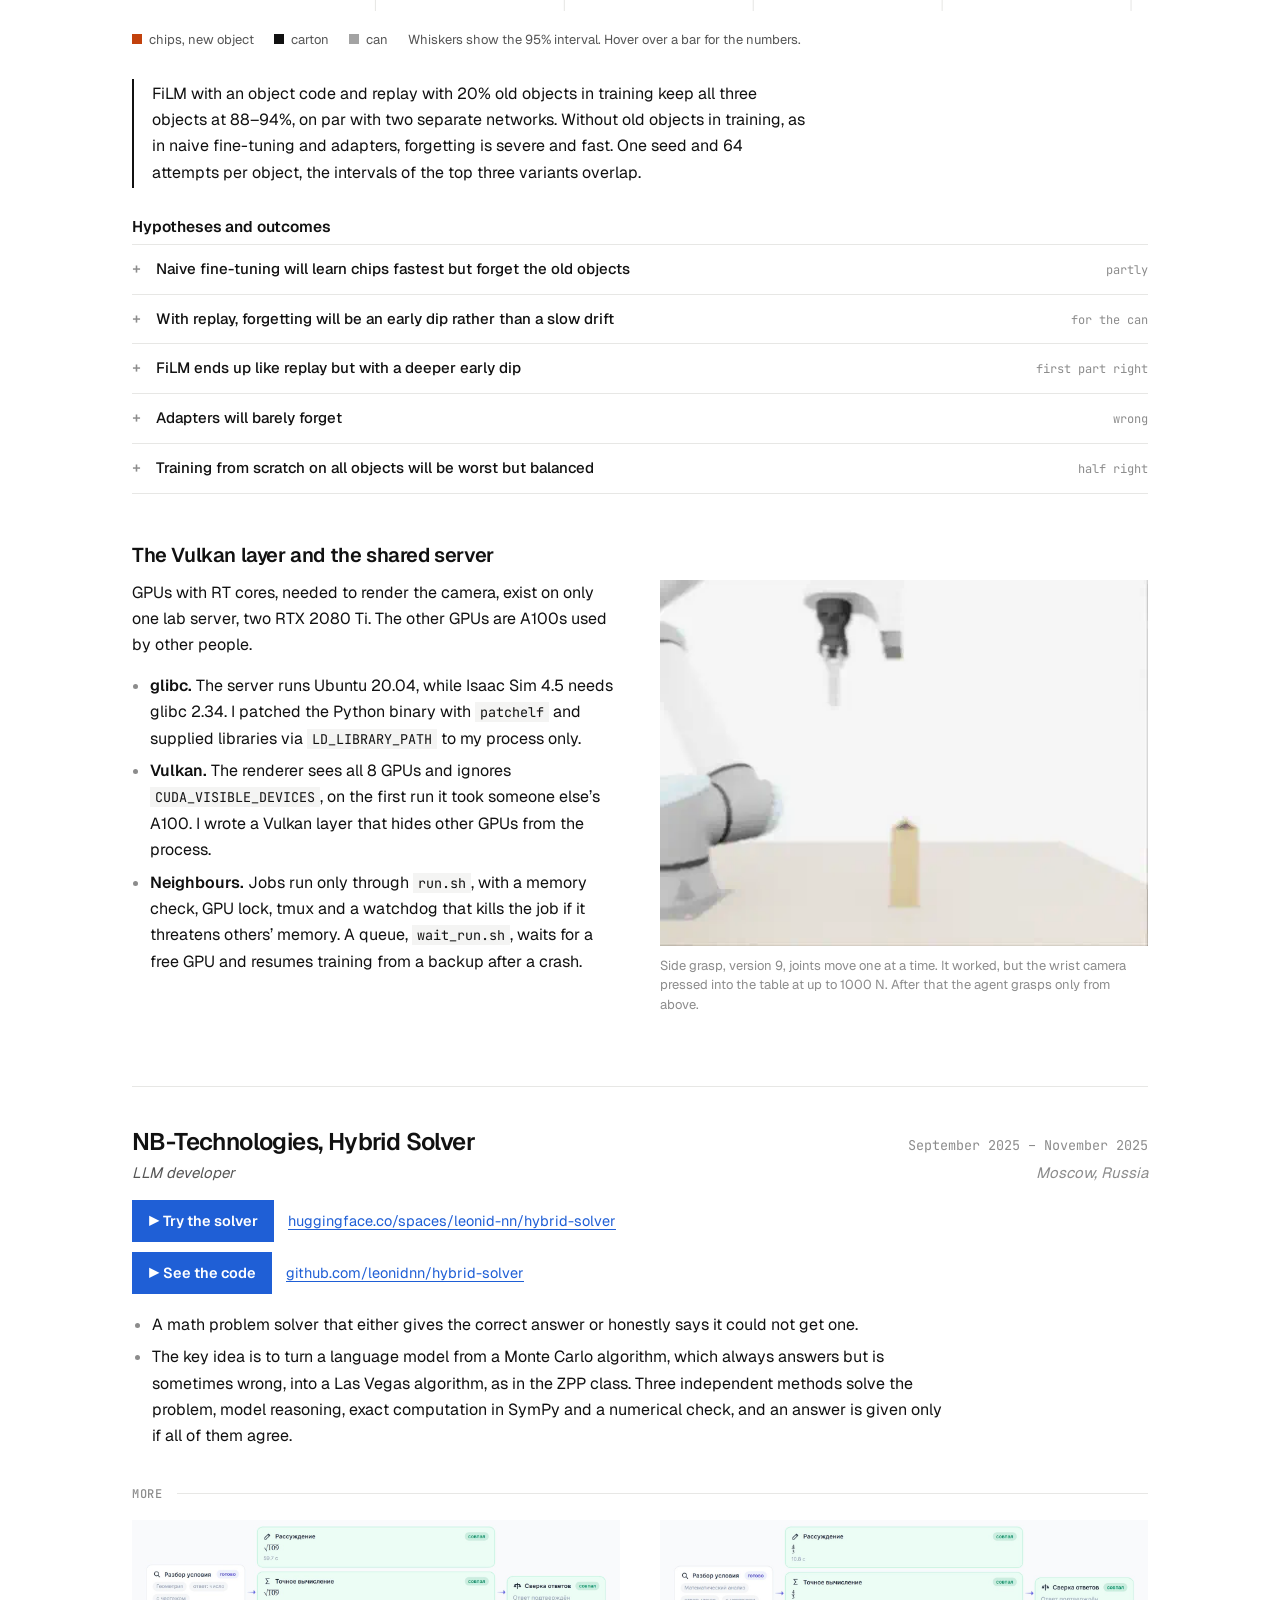
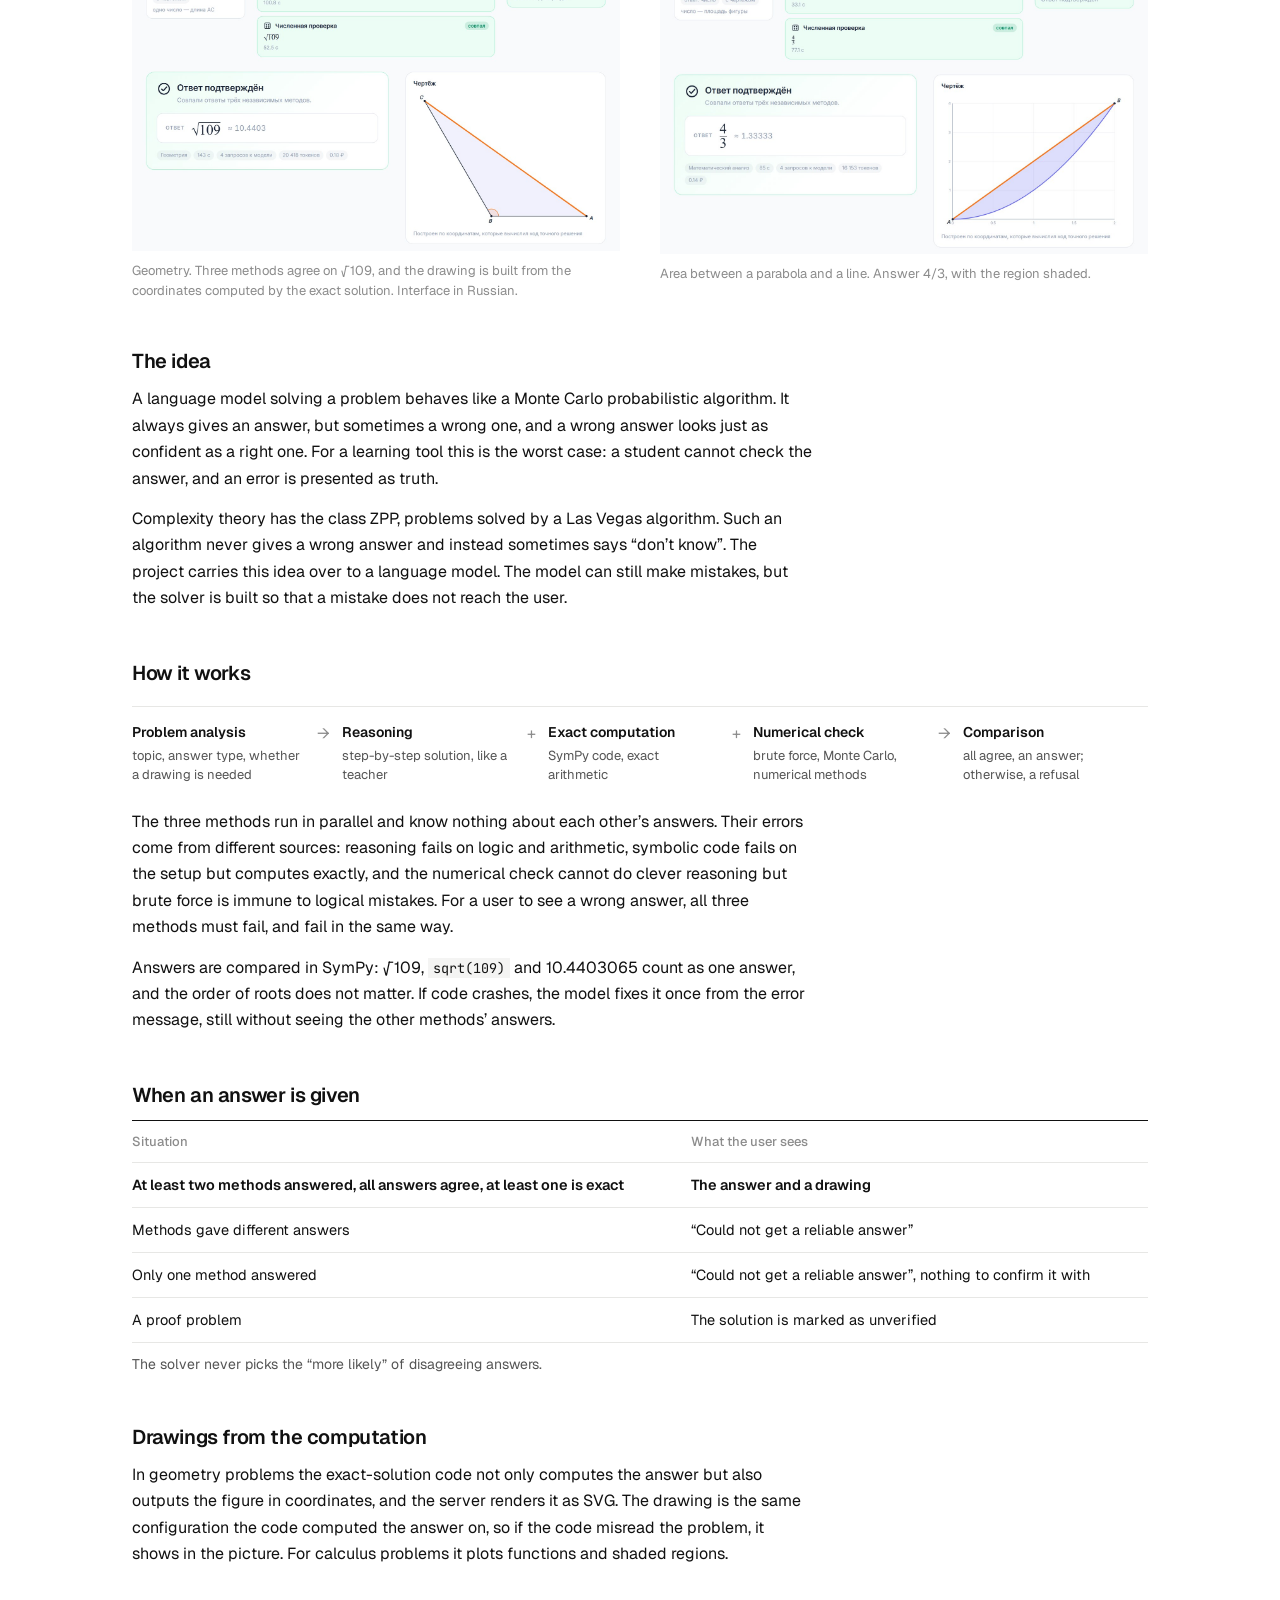
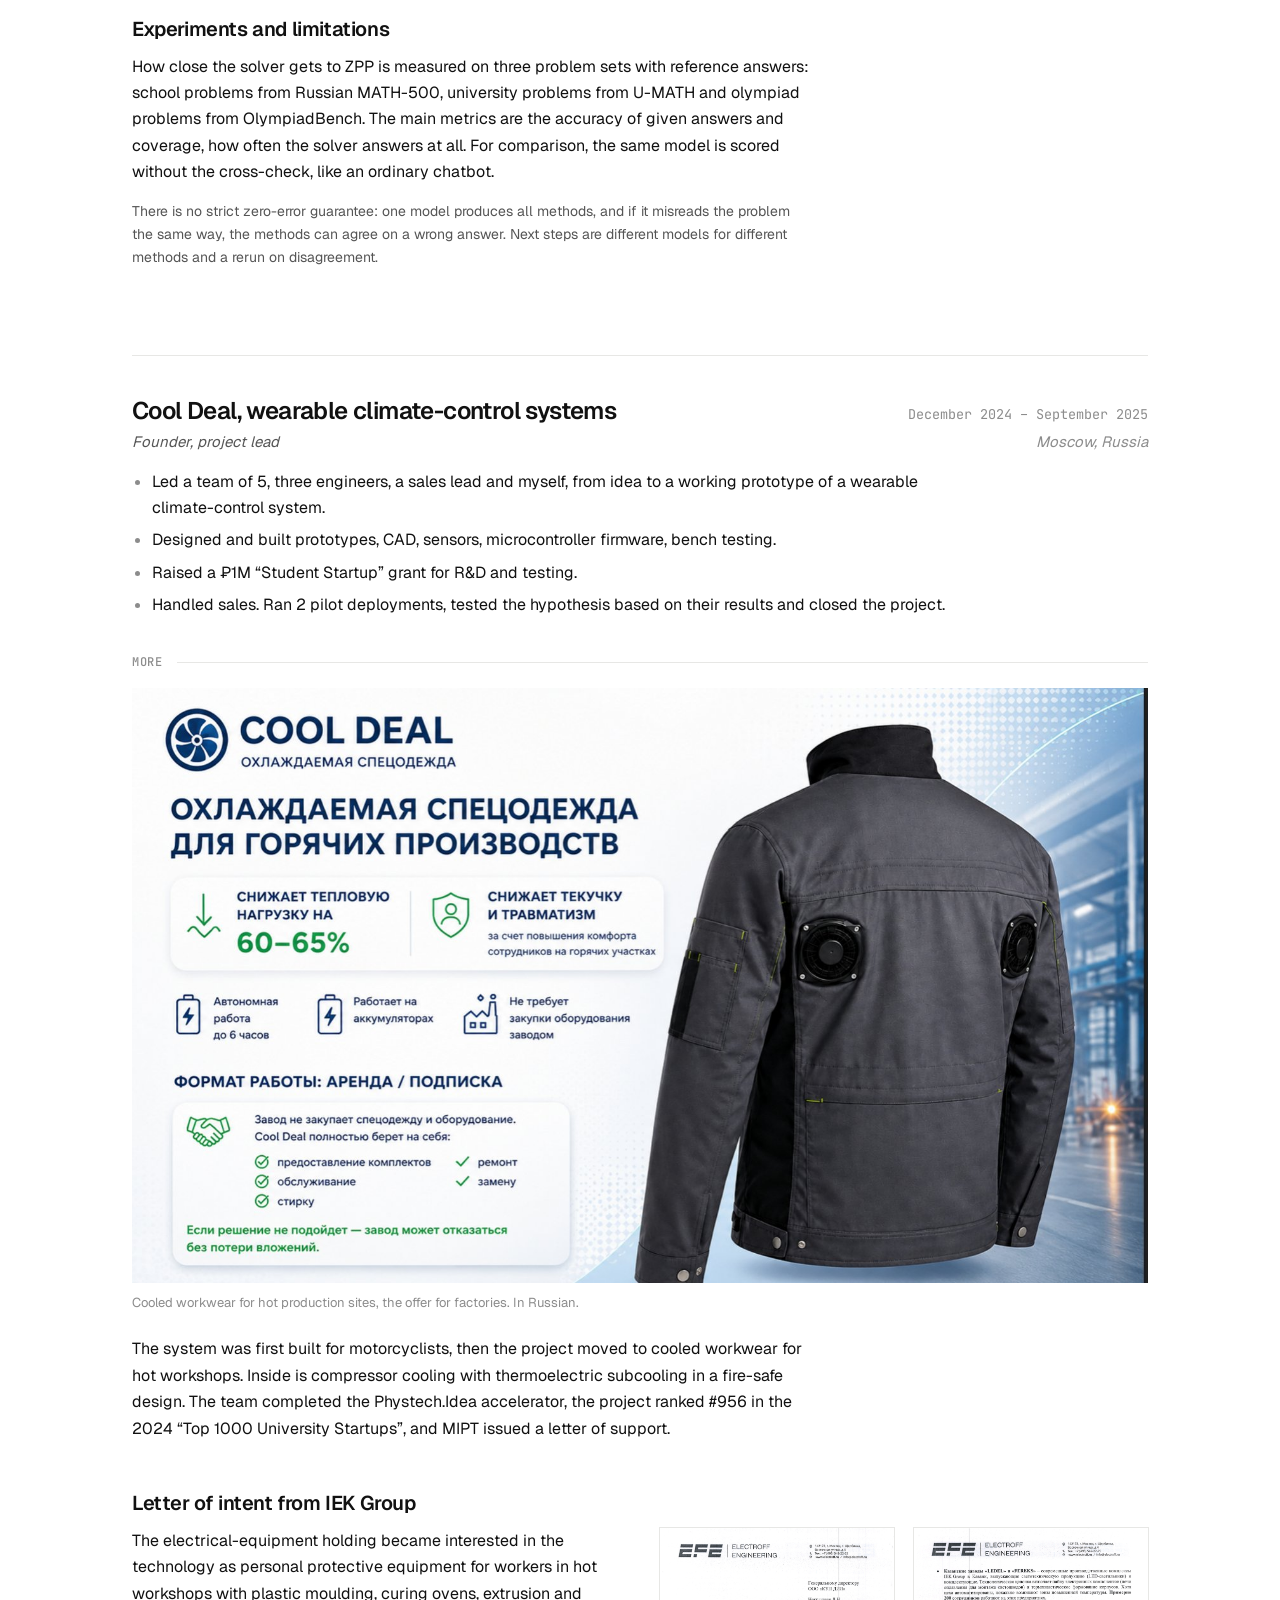
==== commit 31c603fa: "Update Hybrid Solver: three-method ZPP solver, demo link and screenshots Co-Authored-By: Claude Opus" ====
--- a/en.html
+++ b/en.html
@@ -334,22 +334,58 @@
       <div class="l1"><h3>NB-Technologies, Hybrid Solver</h3><span class="date">September 2025 – November 2025</span></div>
       <div class="l2"><span>LLM developer</span><span>Moscow, Russia</span></div>
     </div>
-    <div class="projlink"><a class="go" href="https://github.com/leonidnn/hybrid-solver">▶ See the code</a><a class="url" href="https://github.com/leonidnn/hybrid-solver">github.com/leonidnn/hybrid-solver</a></div>
+    <div class="projlink"><a class="go" href="https://huggingface.co/spaces/leonid-nn/hybrid-solver">▶ Try the solver</a><a class="url" href="https://huggingface.co/spaces/leonid-nn/hybrid-solver">huggingface.co/spaces/leonid-nn/hybrid-solver</a></div>
+    <div class="projlink" style="margin-top:-8px"><a class="go" href="https://github.com/leonidnn/hybrid-solver">▶ See the code</a><a class="url" href="https://github.com/leonidnn/hybrid-solver">github.com/leonidnn/hybrid-solver</a></div>
     <ul class="bullets">
-      <li>Developed an LLM pipeline based on LLaMA 3 for solving math problems. A system of two independent solvers generates an analytical solution and Python code for a numerical solution of the same problem, and the disagreement between the results serves as a confidence metric for the answer.</li>
+      <li>A math problem solver that either gives the correct answer or honestly says it could not get one.</li>
+      <li>The key idea is to turn a language model from a Monte Carlo algorithm, which always answers but is sometimes wrong, into a Las Vegas algorithm, as in the ZPP class. Three independent methods solve the problem, model reasoning, exact computation in SymPy and a numerical check, and an answer is given only if all of them agree.</li>
     </ul>
 
     <div class="more-head">More</div>
-    <div class="flow" aria-label="Pipeline">
-      <div class="node"><b>Problem</b><span>statement in natural language</span></div>
+    <div class="grid2">
+      <figure class="media"><img class="zoom light" src="media/hybrid/geometry.jpg" alt="Geometry: three methods agree on the square root of 109, the drawing is built from the solution's coordinates" loading="lazy"><figcaption>Geometry. Three methods agree on √109, and the drawing is built from the coordinates computed by the exact solution. Interface in Russian.</figcaption></figure>
+      <figure class="media"><img class="zoom light" src="media/hybrid/area.jpg" alt="Area between a parabola and a line, answer 4/3" loading="lazy"><figcaption>Area between a parabola and a line. Answer 4/3, with the region shaded.</figcaption></figure>
+    </div>
+
+    <h3>The idea</h3>
+    <p class="read">A language model solving a problem behaves like a Monte Carlo probabilistic algorithm. It always gives an answer, but sometimes a wrong one, and a wrong answer looks just as confident as a right one. For a learning tool this is the worst case: a student cannot check the answer, and an error is presented as truth.</p>
+    <p class="read">Complexity theory has the class ZPP, problems solved by a Las Vegas algorithm. Such an algorithm never gives a wrong answer and instead sometimes says “don’t know”. The project carries this idea over to a language model. The model can still make mistakes, but the solver is built so that a mistake does not reach the user.</p>
+
+    <h3>How it works</h3>
+    <div class="flow" aria-label="Solver pipeline">
+      <div class="node"><b>Problem analysis</b><span>topic, answer type, whether a drawing is needed</span></div>
       <div class="arrow">→</div>
-      <div class="node"><b>Analytical solver</b><span>LLaMA 3 derives a solution and an answer</span></div>
+      <div class="node"><b>Reasoning</b><span>step-by-step solution, like a teacher</span></div>
       <div class="arrow">+</div>
-      <div class="node"><b>Numerical solver</b><span>LLaMA 3 writes Python code, the code is executed</span></div>
+      <div class="node"><b>Exact computation</b><span>SymPy code, exact arithmetic</span></div>
+      <div class="arrow">+</div>
+      <div class="node"><b>Numerical check</b><span>brute force, Monte Carlo, numerical methods</span></div>
       <div class="arrow">→</div>
-      <div class="node"><b>Answer comparison</b><span>agree, the answer can be trusted; disagree, the answer is in doubt</span></div>
-    </div>
-    <p class="read">The two solvers fail in different ways. A language model reasoning in text may drop a sign or slip on arithmetic, while code computes exactly but may misread the problem. When both paths reach the same answer independently, an error is less likely, so disagreement serves as a signal not to trust the answer.</p>
+      <div class="node"><b>Comparison</b><span>all agree, an answer; otherwise, a refusal</span></div>
+    </div>
+    <p class="read">The three methods run in parallel and know nothing about each other’s answers. Their errors come from different sources: reasoning fails on logic and arithmetic, symbolic code fails on the setup but computes exactly, and the numerical check cannot do clever reasoning but brute force is immune to logical mistakes. For a user to see a wrong answer, all three methods must fail, and fail in the same way.</p>
+    <p class="read">Answers are compared in SymPy: √109, <code>sqrt(109)</code> and 10.4403065 count as one answer, and the order of roots does not matter. If code crashes, the model fixes it once from the error message, still without seeing the other methods’ answers.</p>
+
+    <h3>When an answer is given</h3>
+    <div class="tablewrap">
+      <table>
+        <thead><tr><th>Situation</th><th>What the user sees</th></tr></thead>
+        <tbody>
+          <tr class="hl"><td>At least two methods answered, all answers agree, at least one is exact</td><td>The answer and a drawing</td></tr>
+          <tr><td>Methods gave different answers</td><td>“Could not get a reliable answer”</td></tr>
+          <tr><td>Only one method answered</td><td>“Could not get a reliable answer”, nothing to confirm it with</td></tr>
+          <tr><td>A proof problem</td><td>The solution is marked as unverified</td></tr>
+        </tbody>
+      </table>
+    </div>
+    <p class="read small muted" style="margin-top:10px">The solver never picks the “more likely” of disagreeing answers.</p>
+
+    <h3>Drawings from the computation</h3>
+    <p class="read">In geometry problems the exact-solution code not only computes the answer but also outputs the figure in coordinates, and the server renders it as SVG. The drawing is the same configuration the code computed the answer on, so if the code misread the problem, it shows in the picture. For calculus problems it plots functions and shaded regions.</p>
+
+    <h3>Experiments and limitations</h3>
+    <p class="read">How close the solver gets to ZPP is measured on three problem sets with reference answers: school problems from Russian MATH-500, university problems from U-MATH and olympiad problems from OlympiadBench. The main metrics are the accuracy of given answers and coverage, how often the solver answers at all. For comparison, the same model is scored without the cross-check, like an ordinary chatbot.</p>
+    <p class="read muted small">There is no strict zero-error guarantee: one model produces all methods, and if it misreads the problem the same way, the methods can agree on a wrong answer. Next steps are different models for different methods and a rerun on disagreement.</p>
   </article>
 
   <!-- COOL DEAL -->
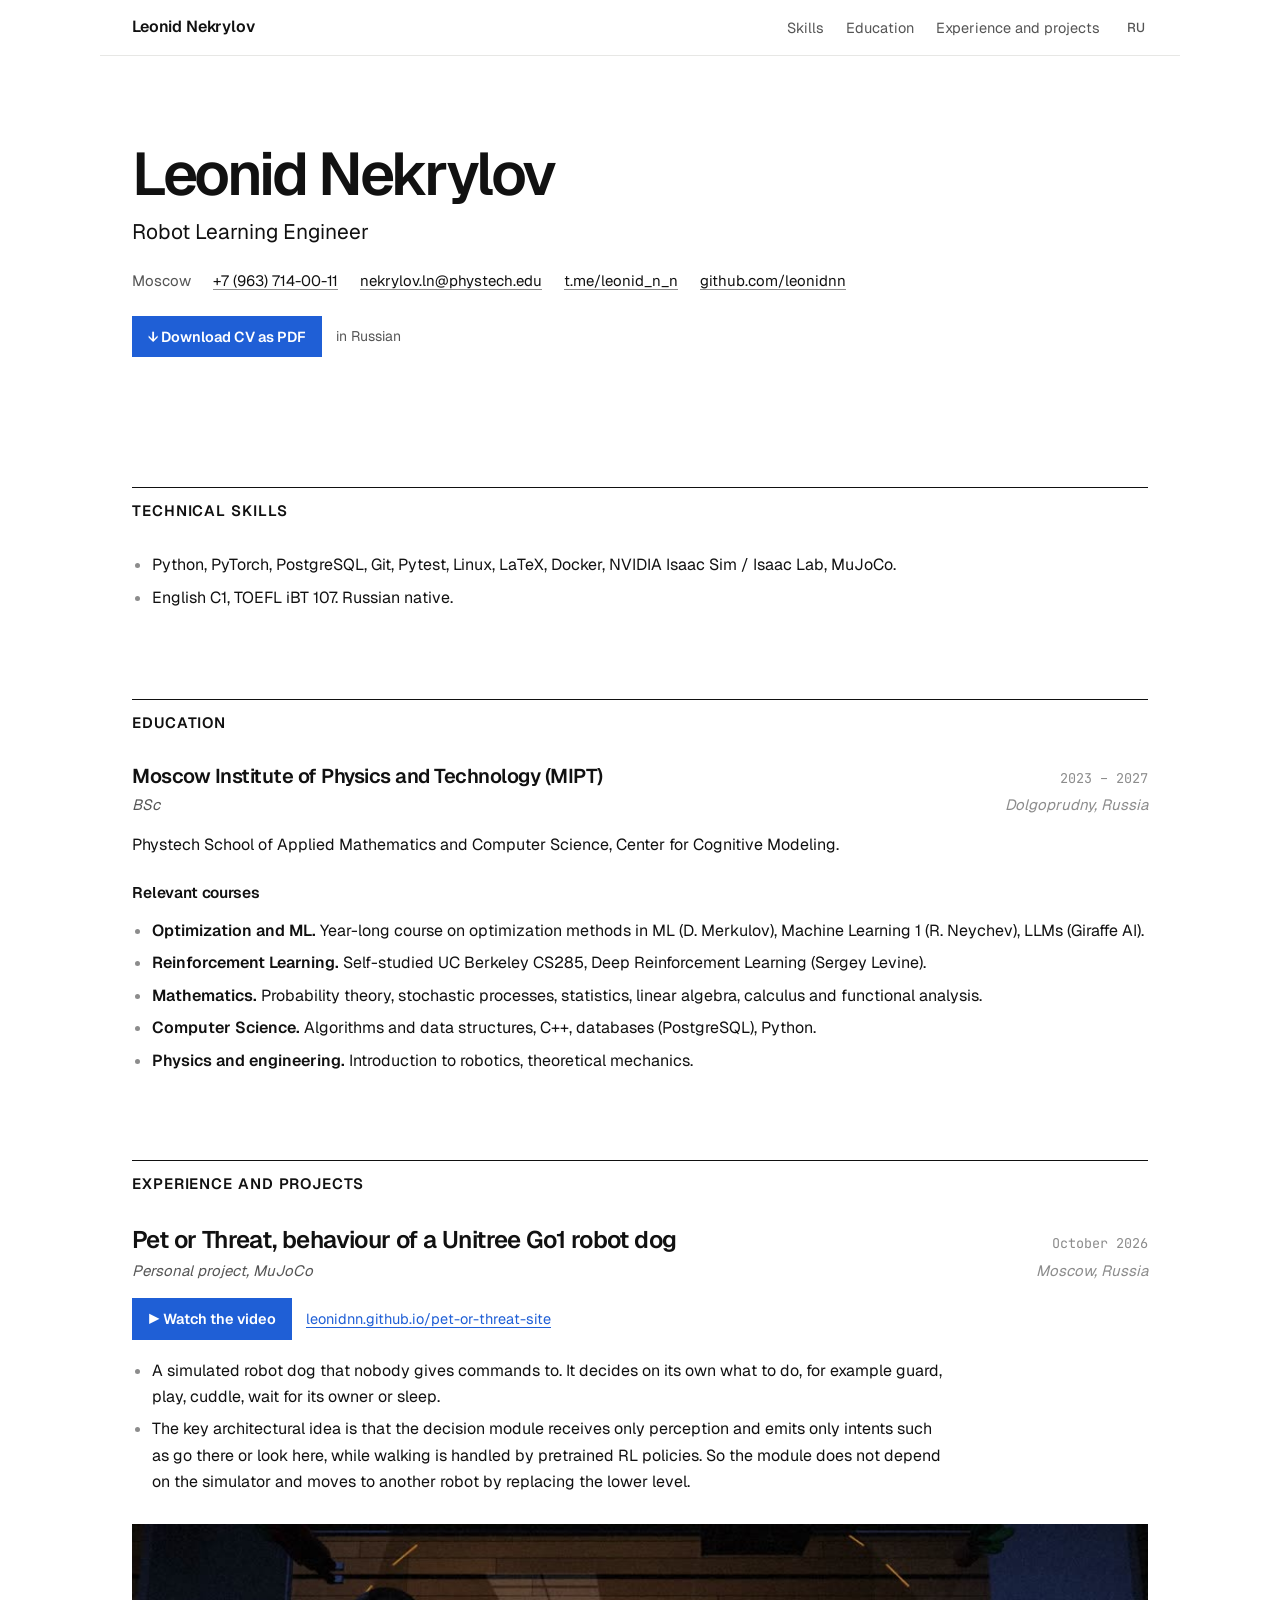
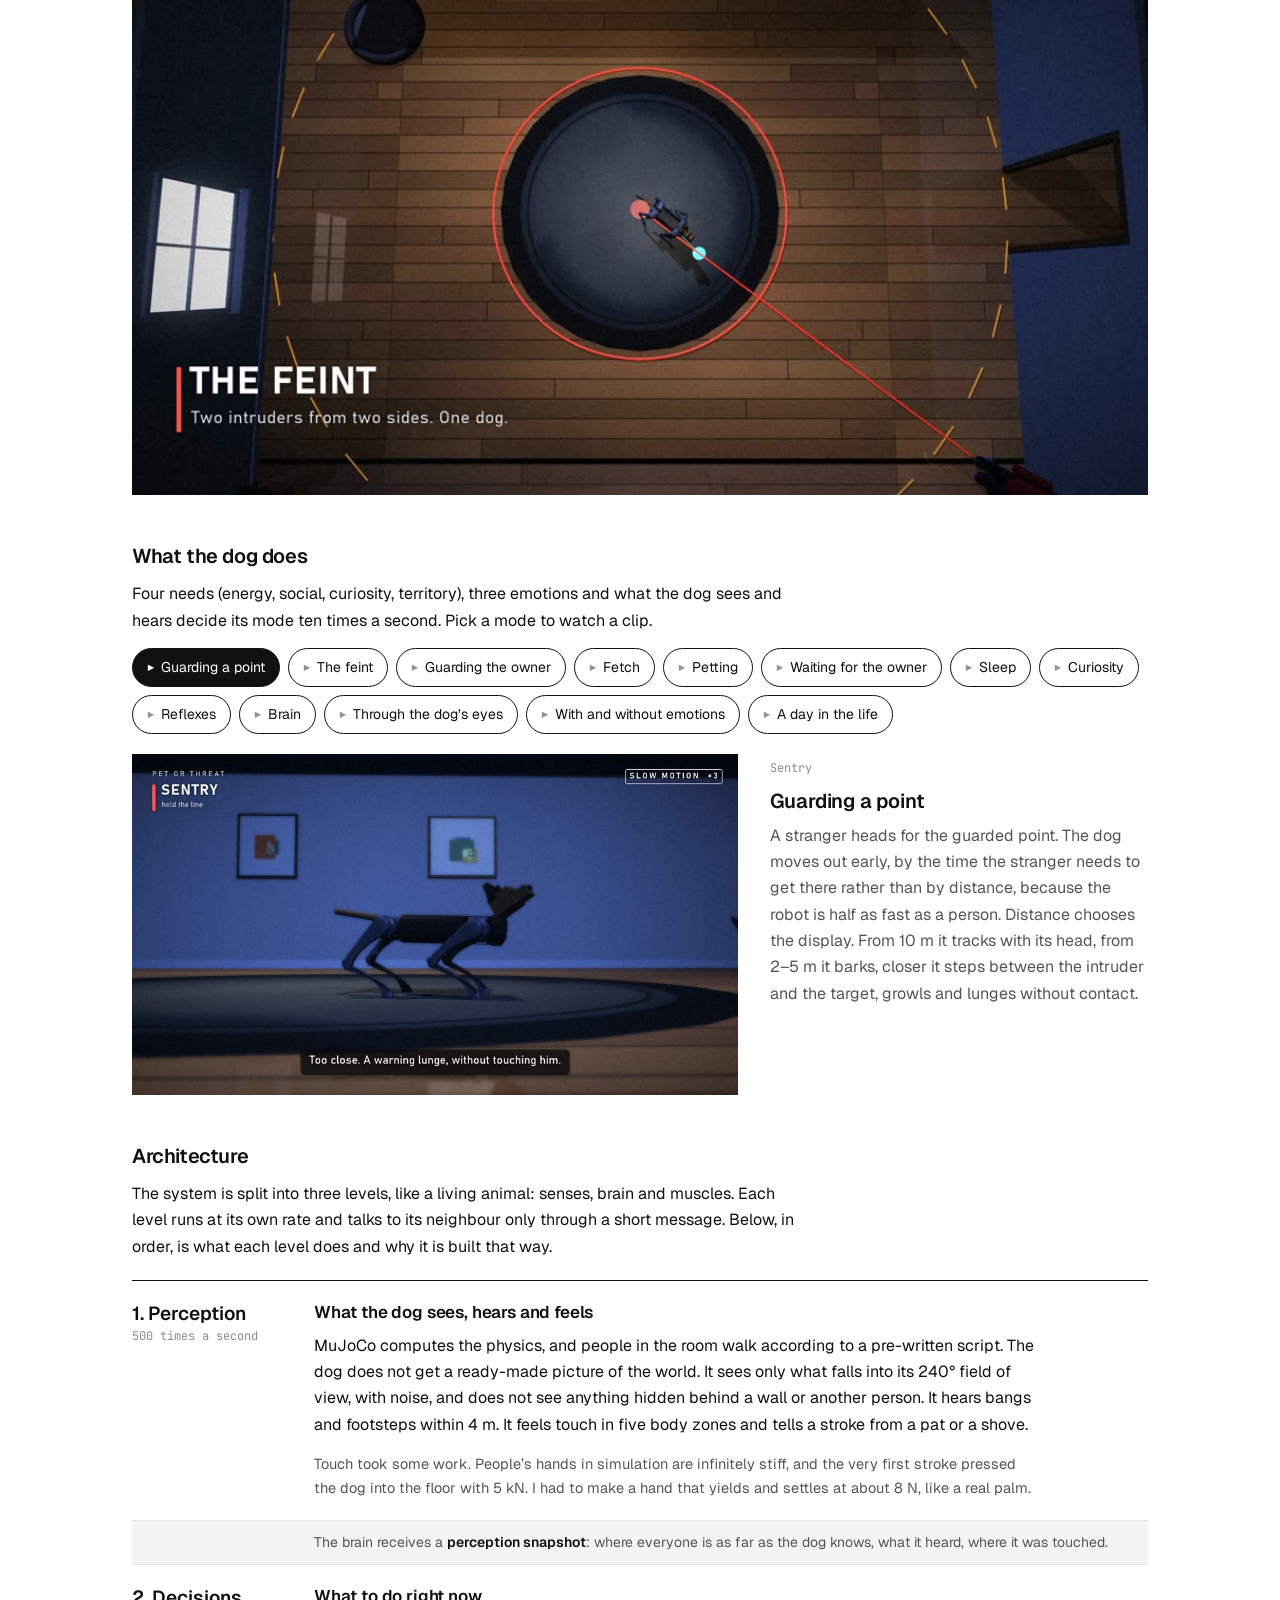
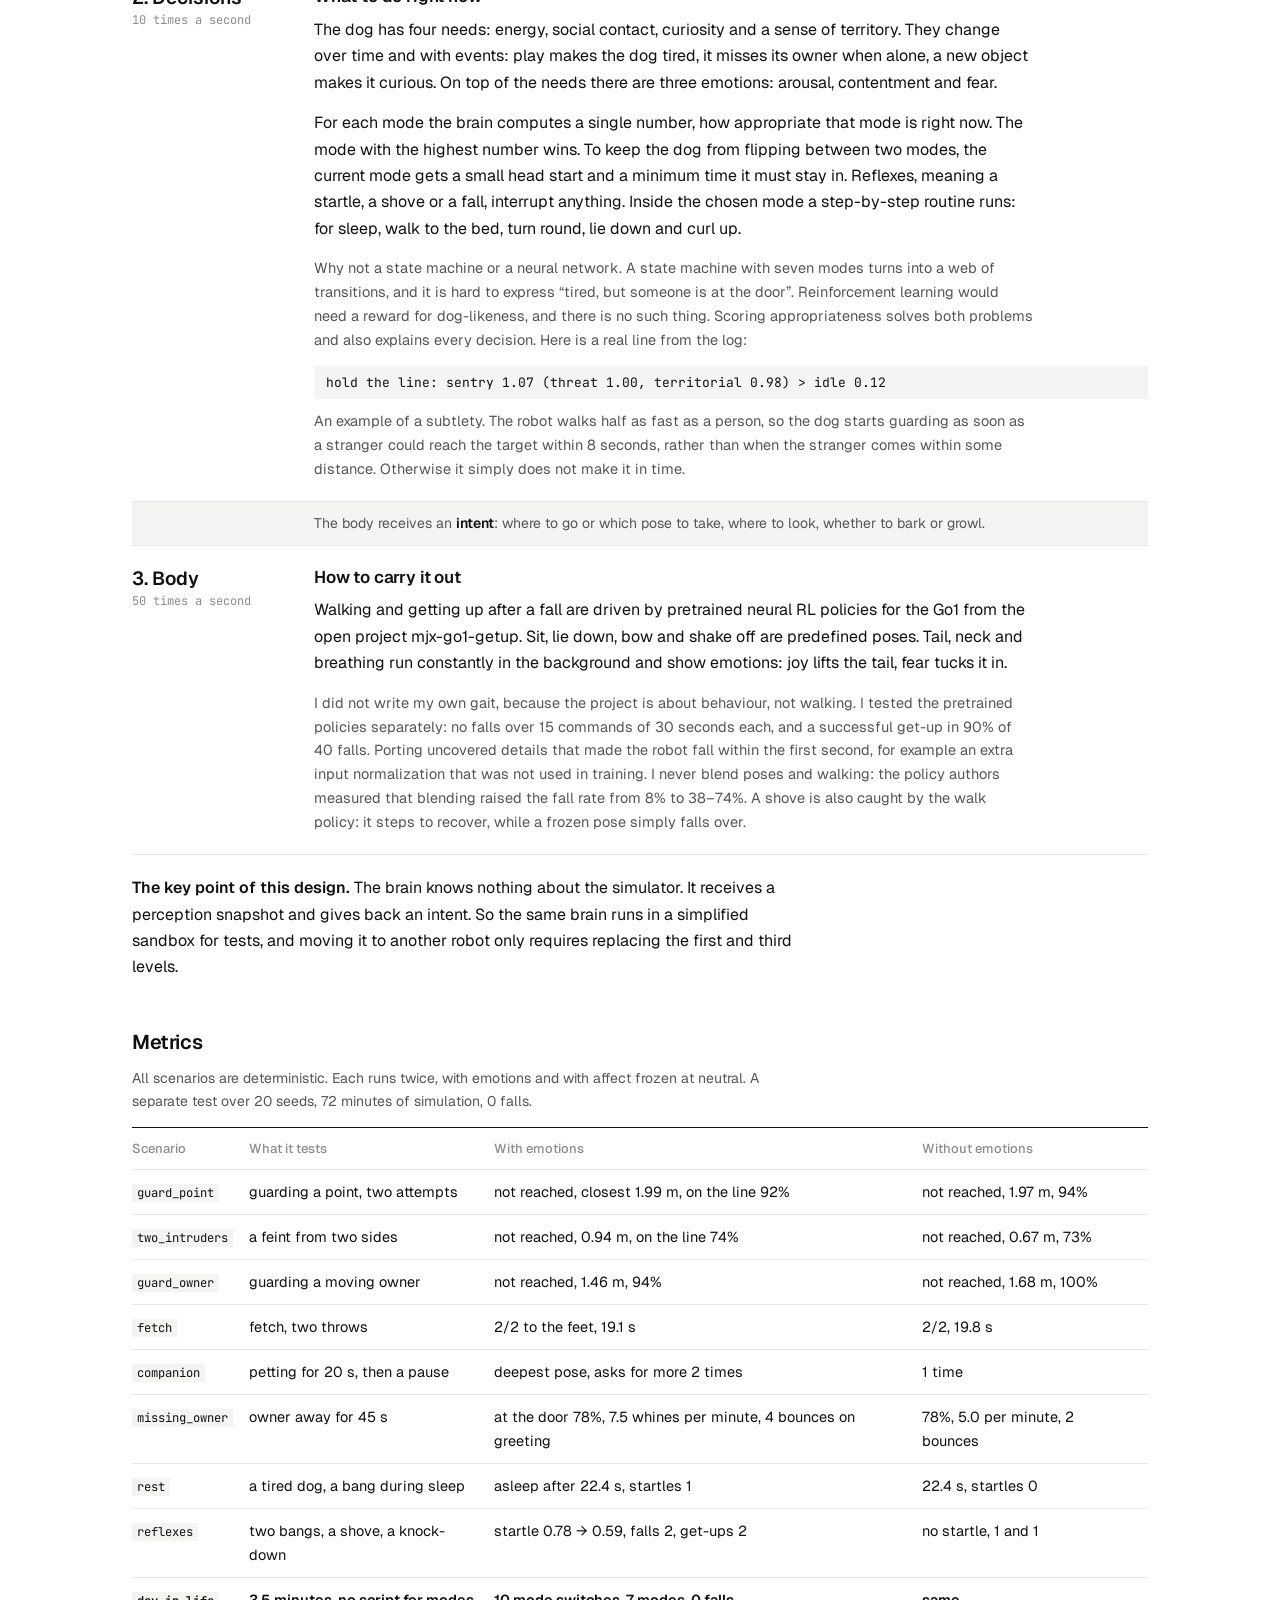
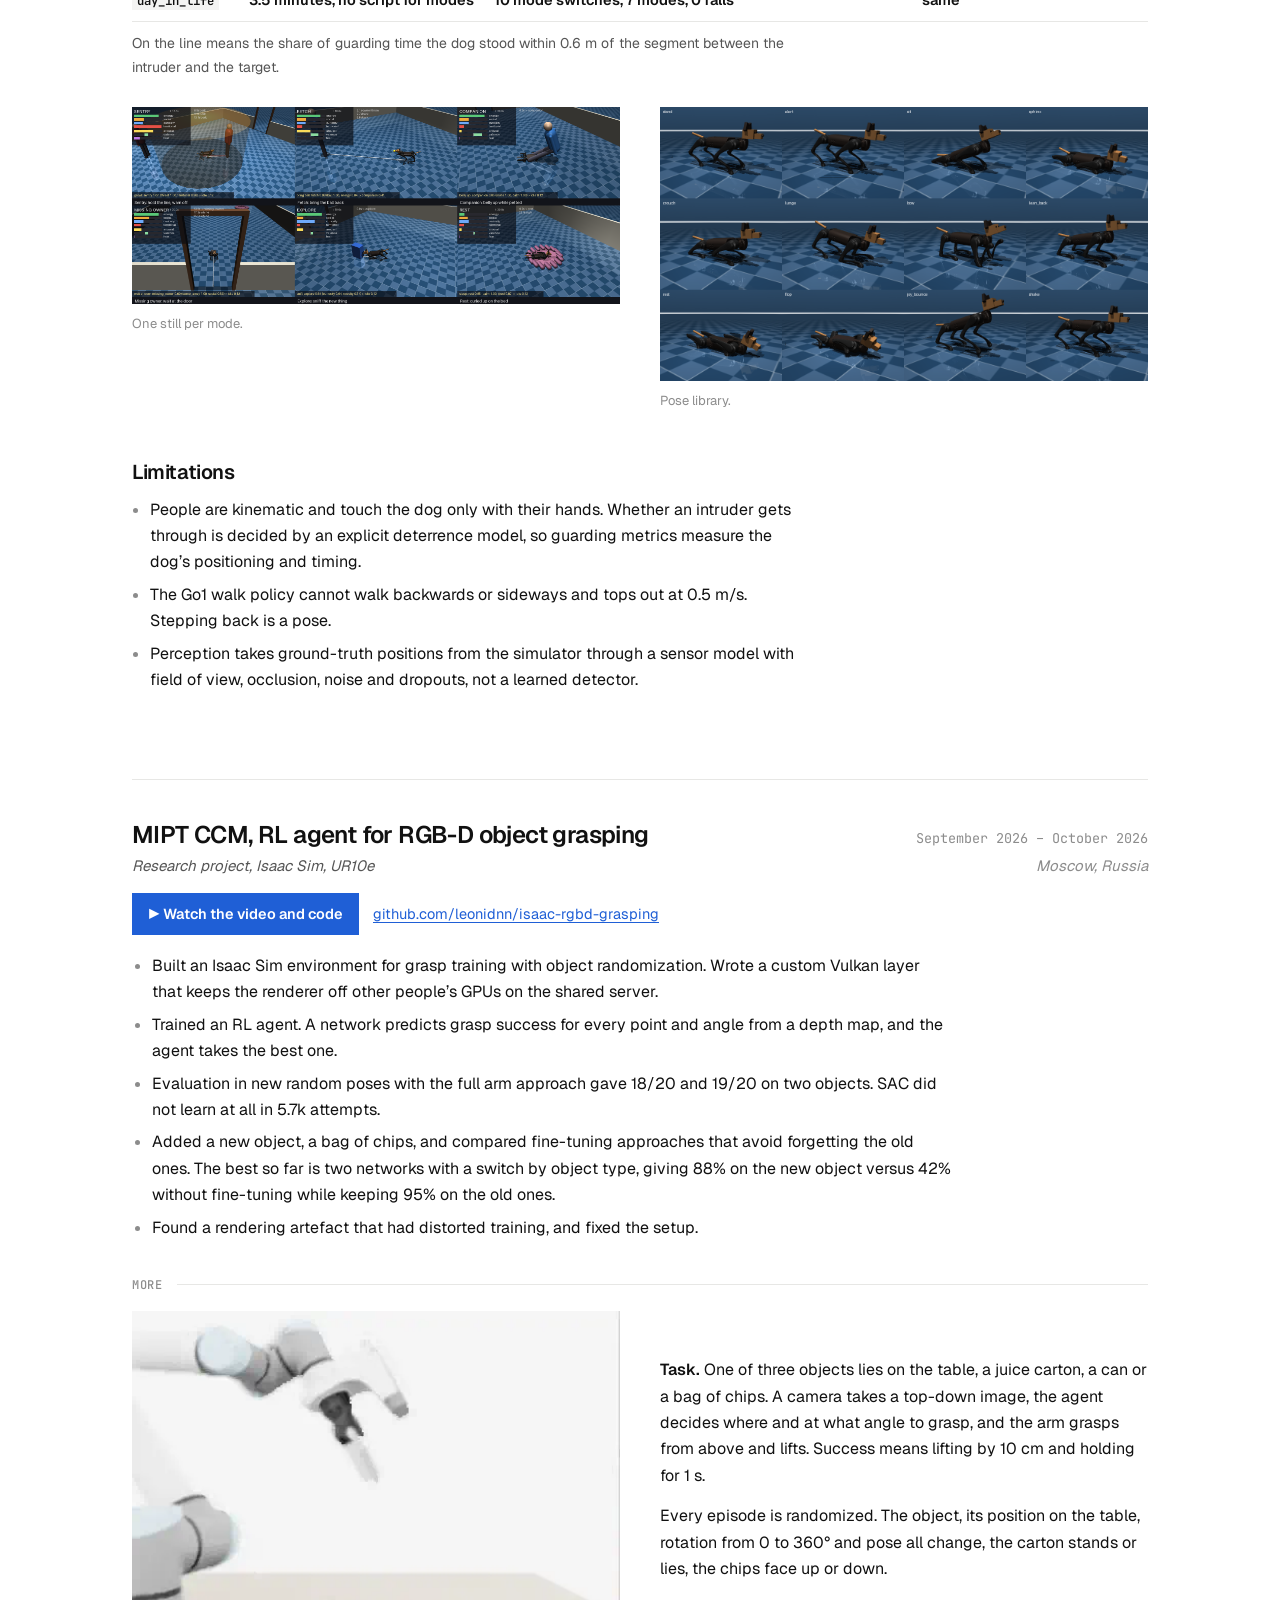
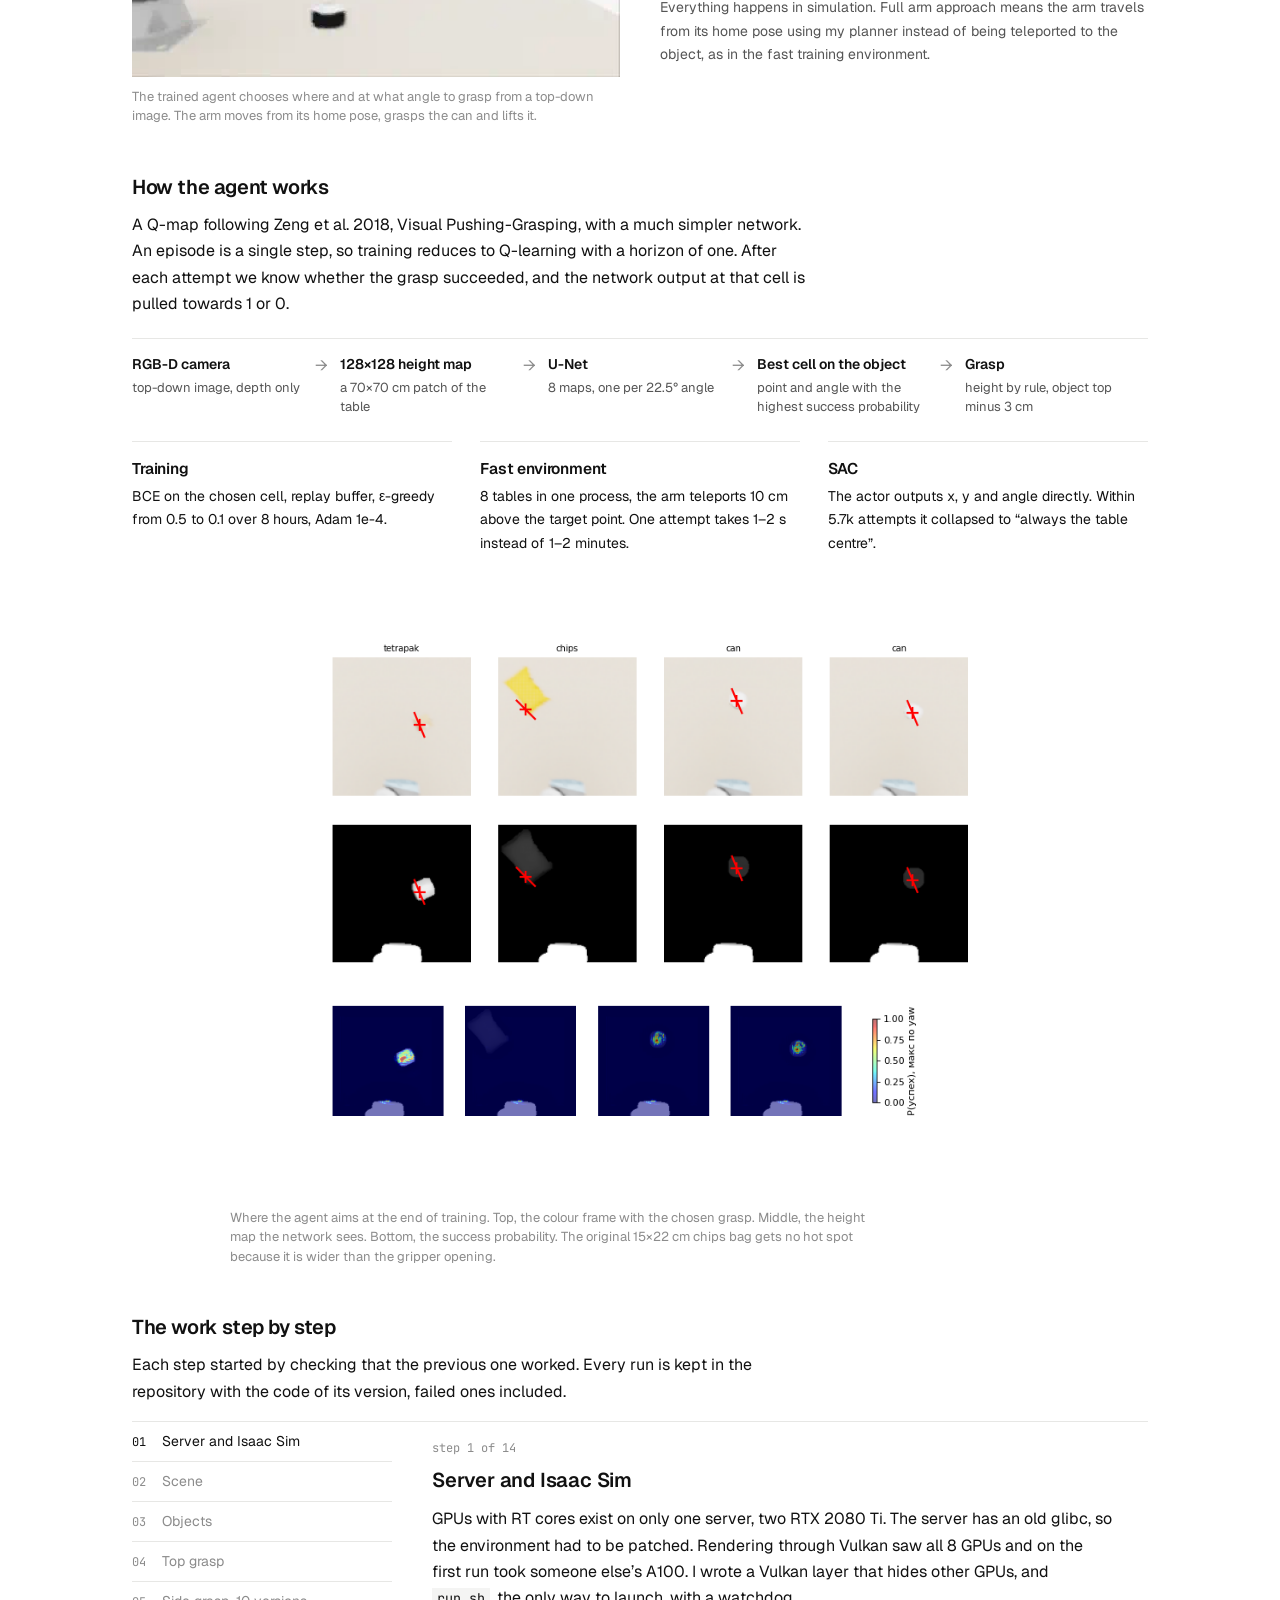
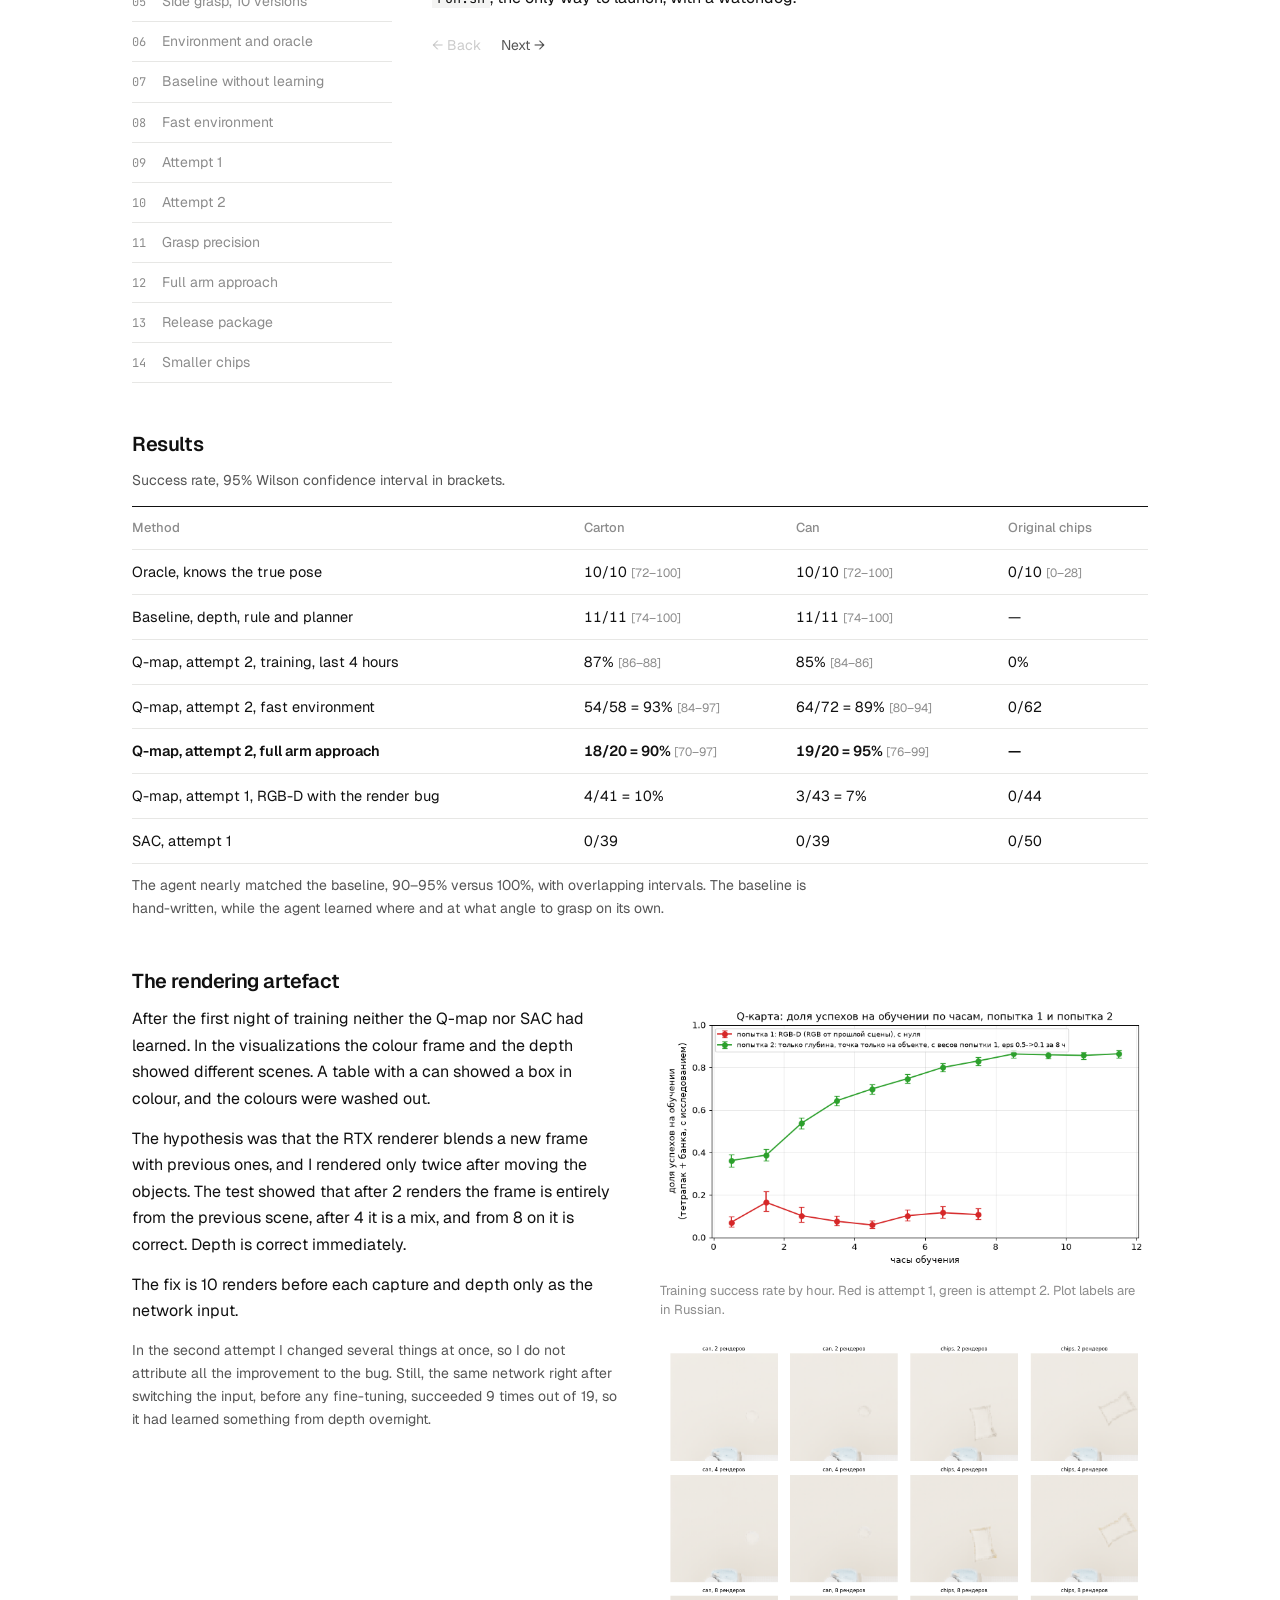
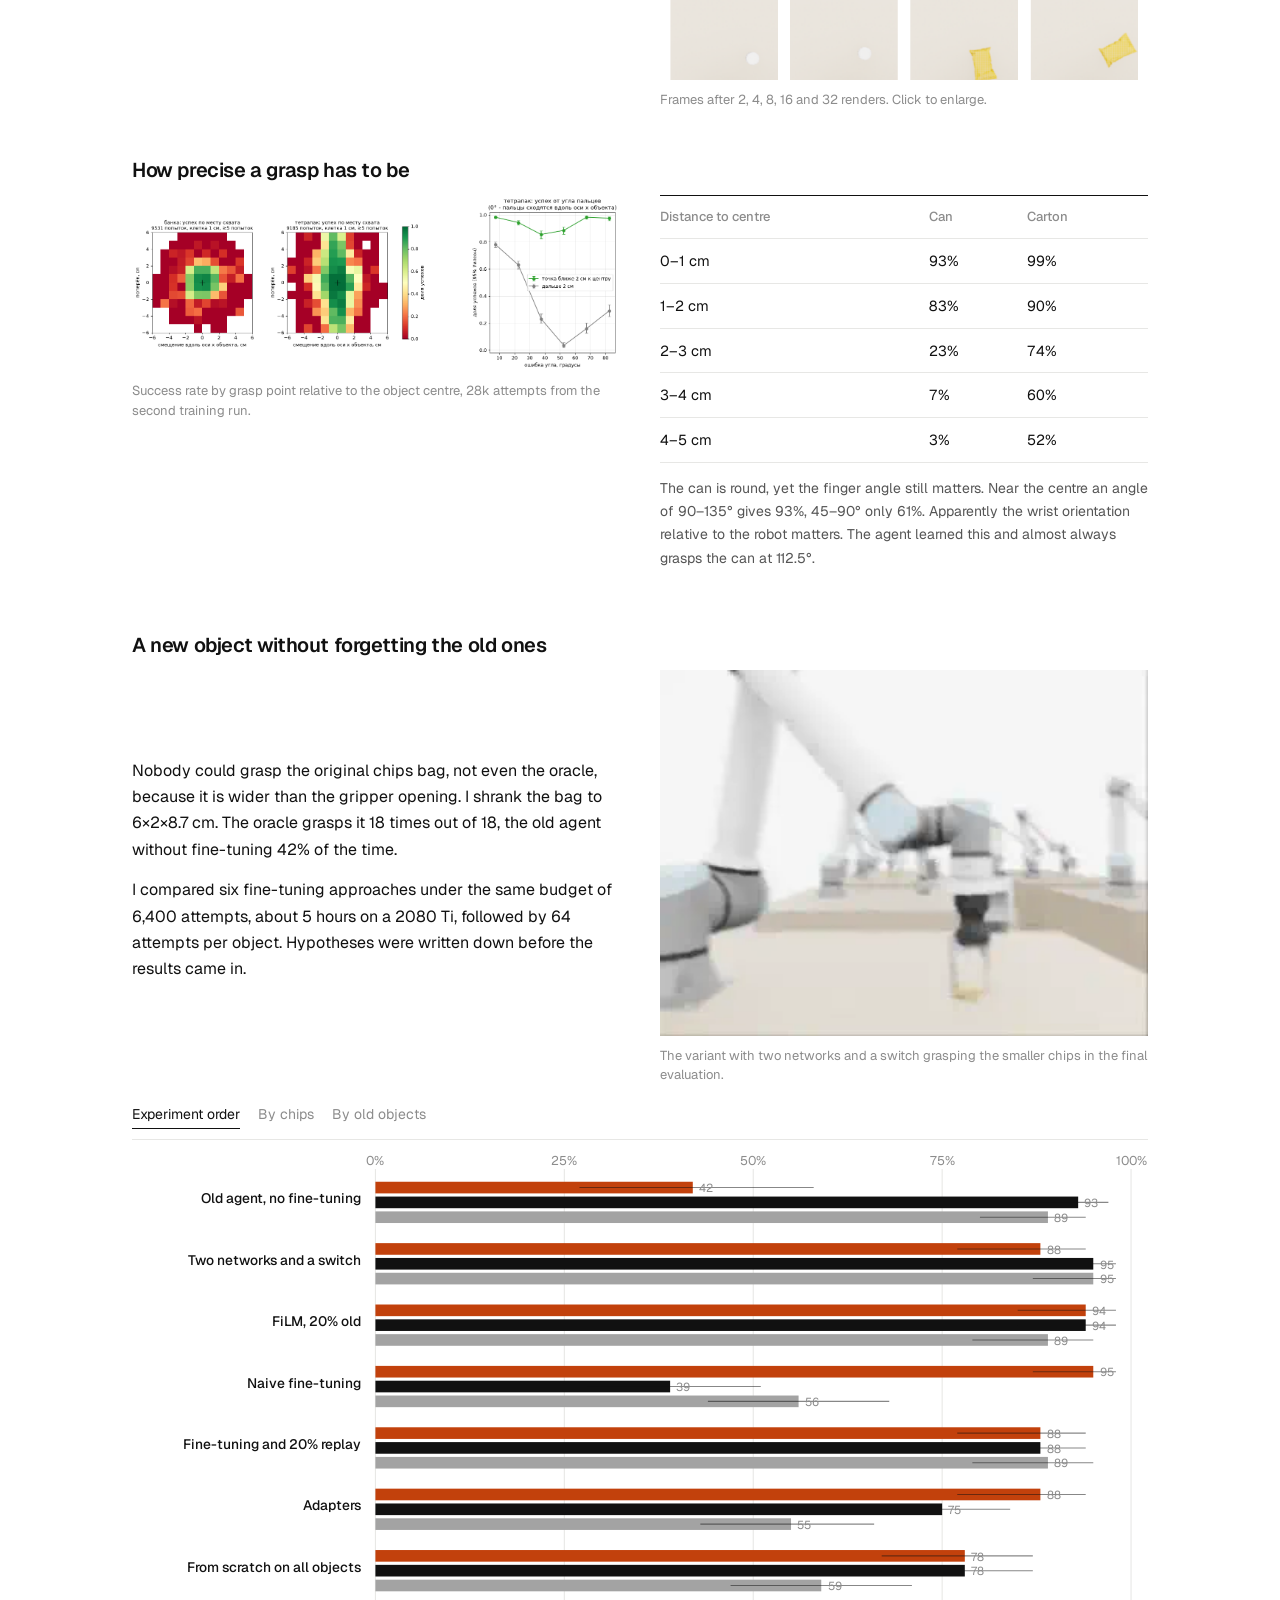
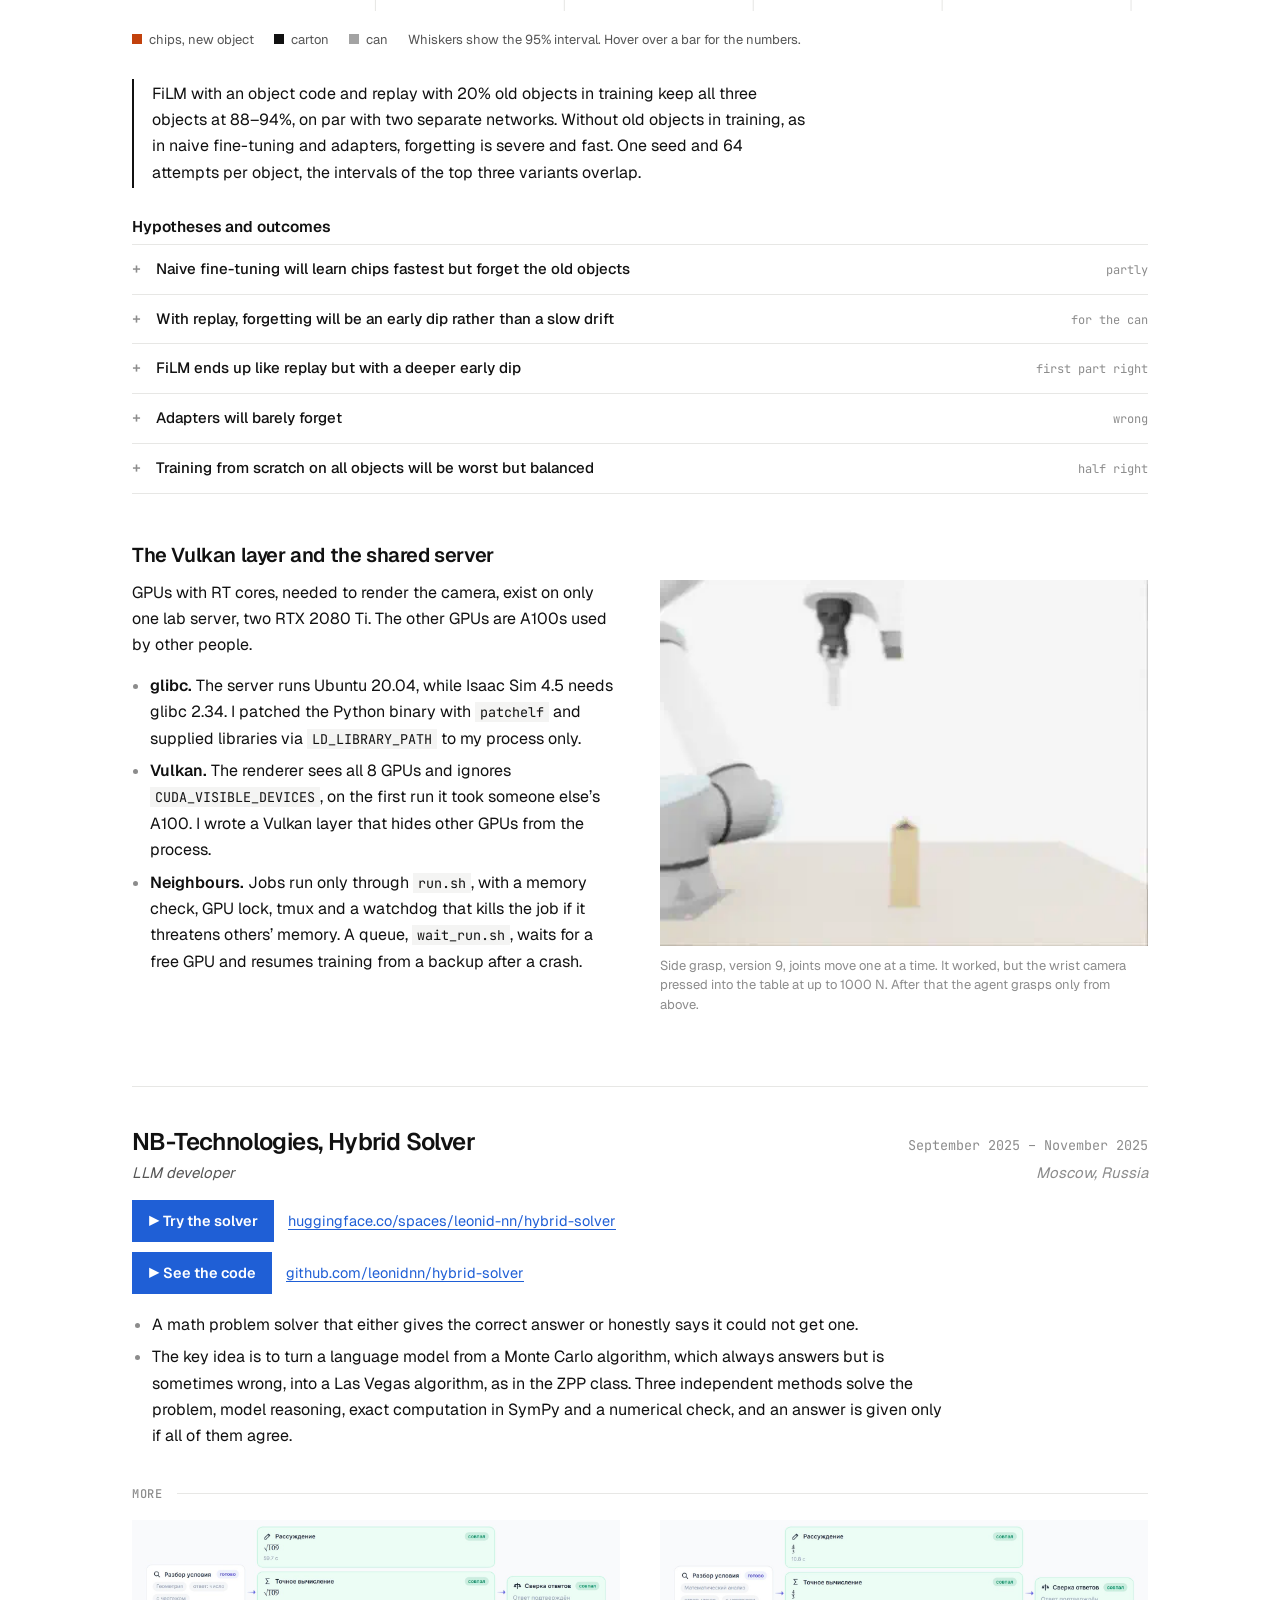
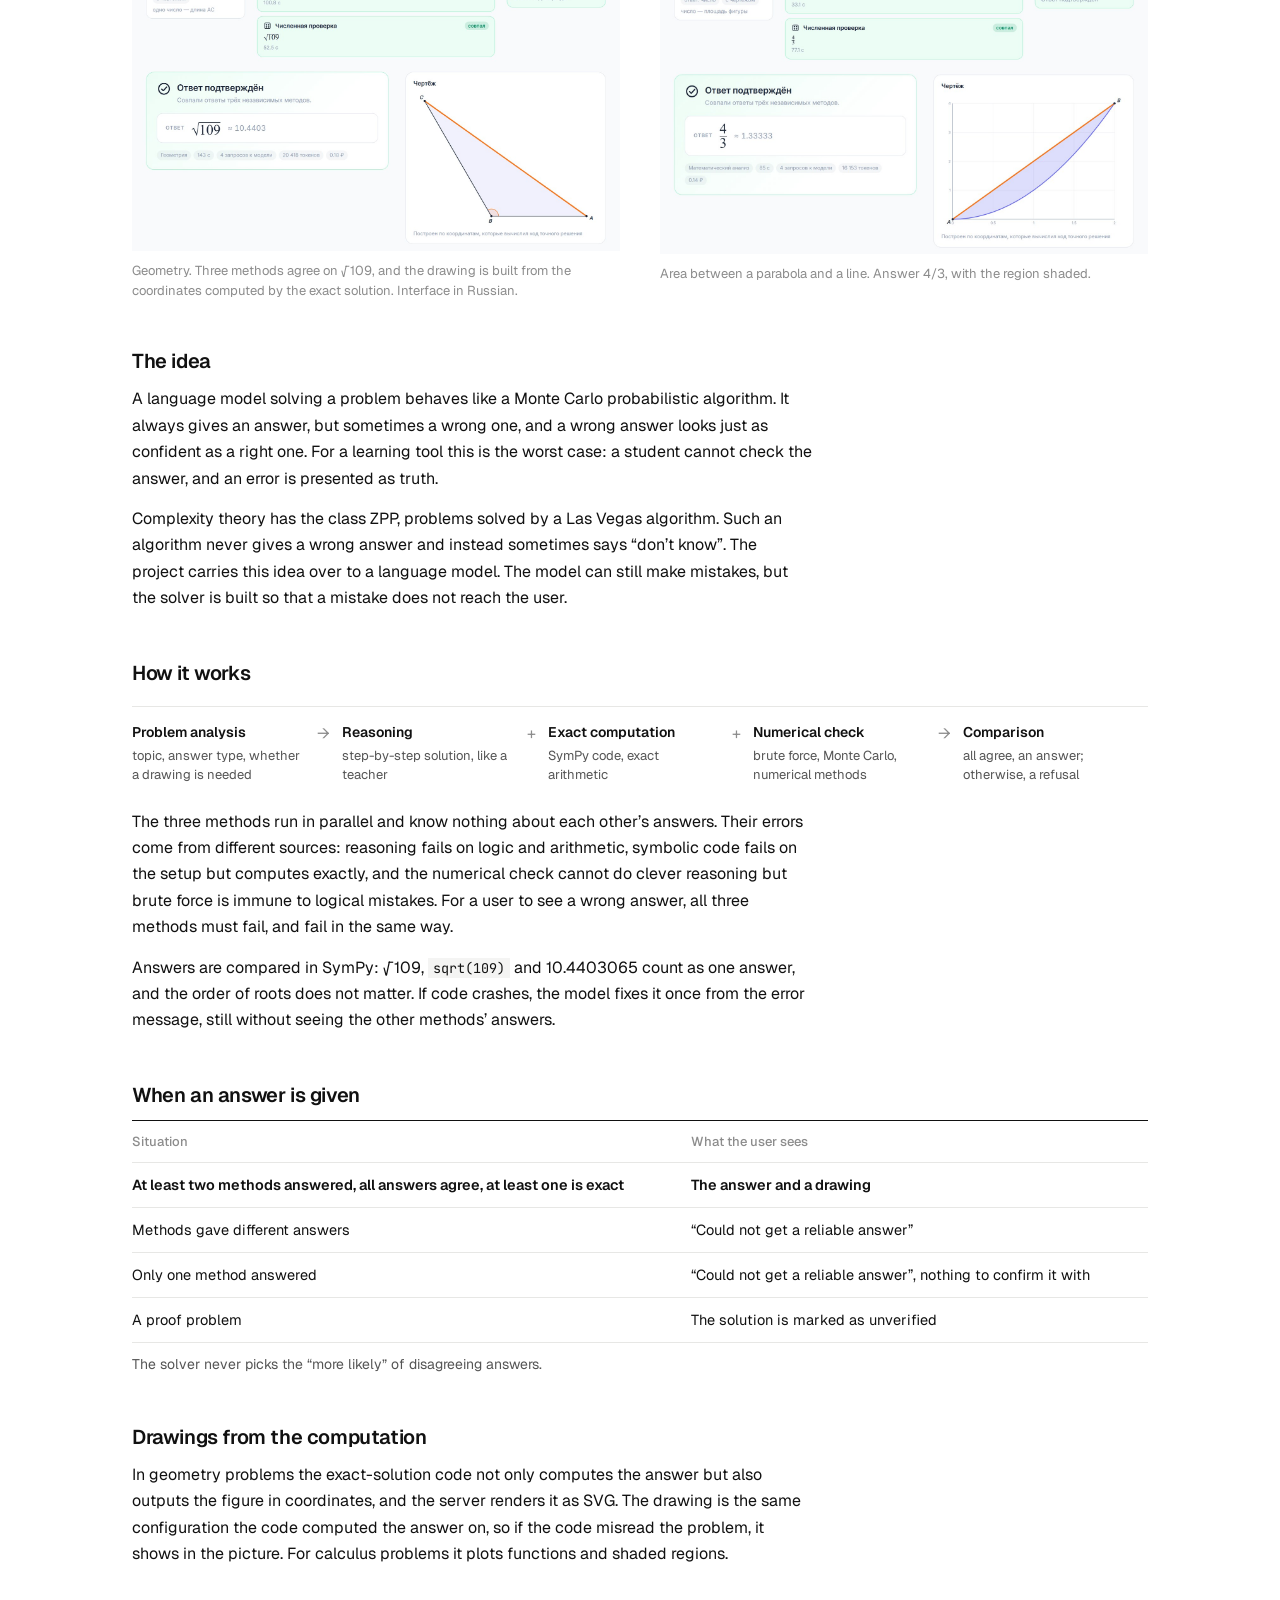
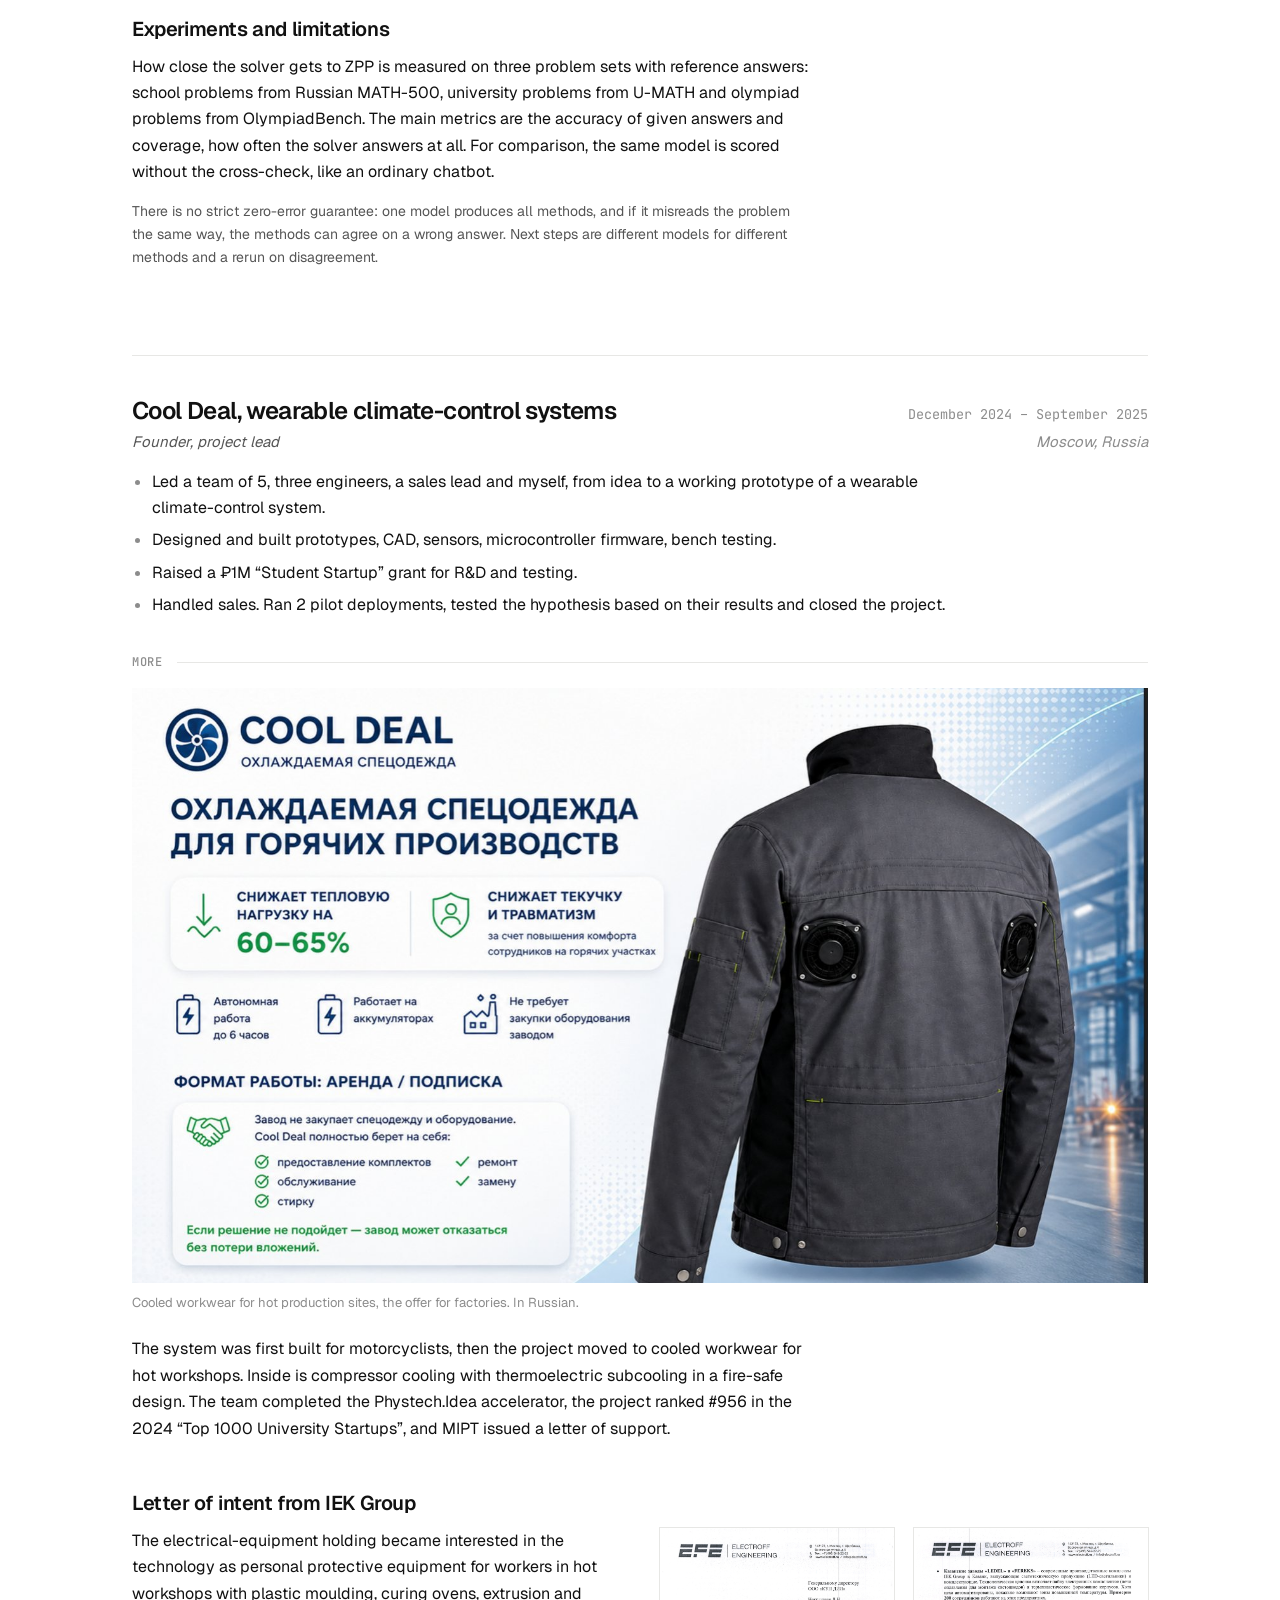
==== commit 75662678: "Remove PDF link and theme toggle from the top bar Co-Authored-By: Claude Opus 5.5 <noreply@anthropic" ====
--- a/en.html
+++ b/en.html
@@ -21,9 +21,7 @@
       <a href="#education">Education</a>
       <a href="#experience">Experience and projects</a>
     </nav>
-    <a class="iconbtn" href="Nekrylov_CV.pdf" download>PDF</a>
     <a class="iconbtn" href="index.html" hreflang="ru">RU</a>
-    <button class="iconbtn" id="theme" aria-label="Toggle theme" title="Theme">◐</button>
   </div>
 </header>
 
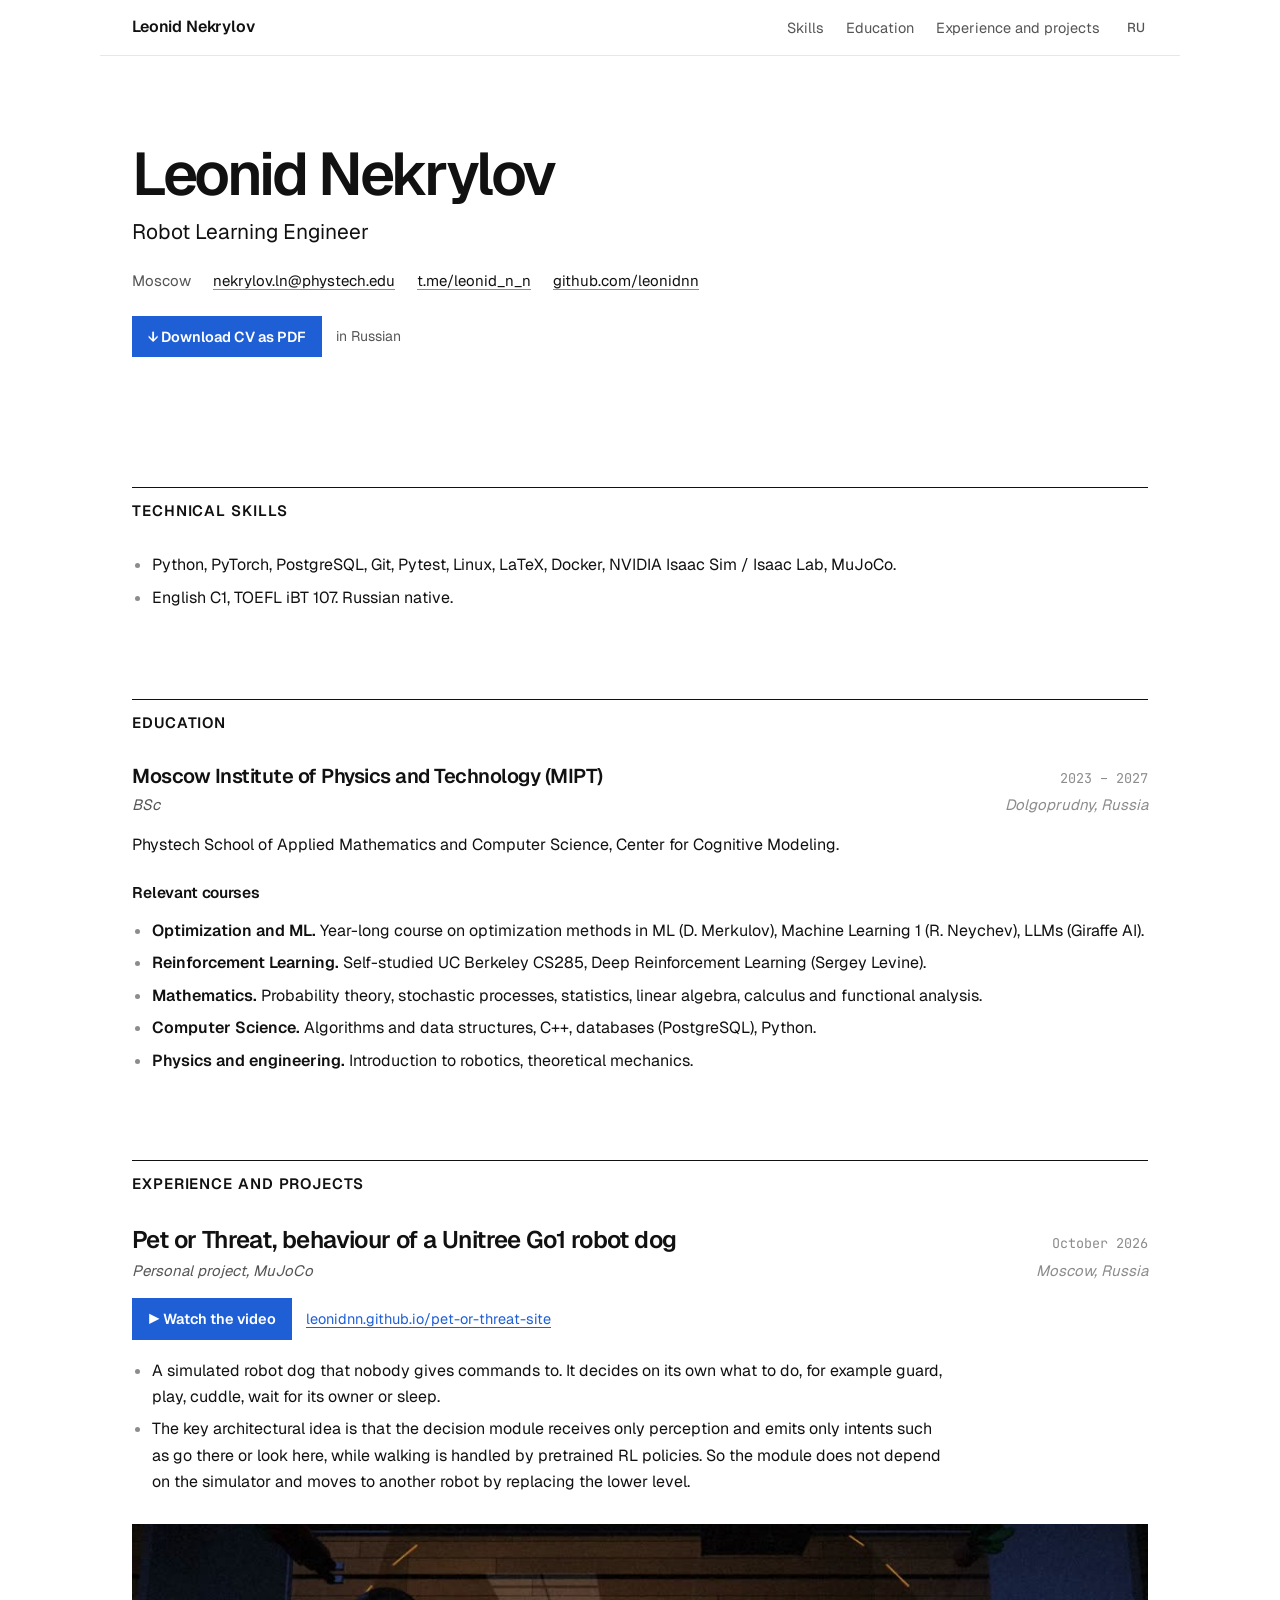
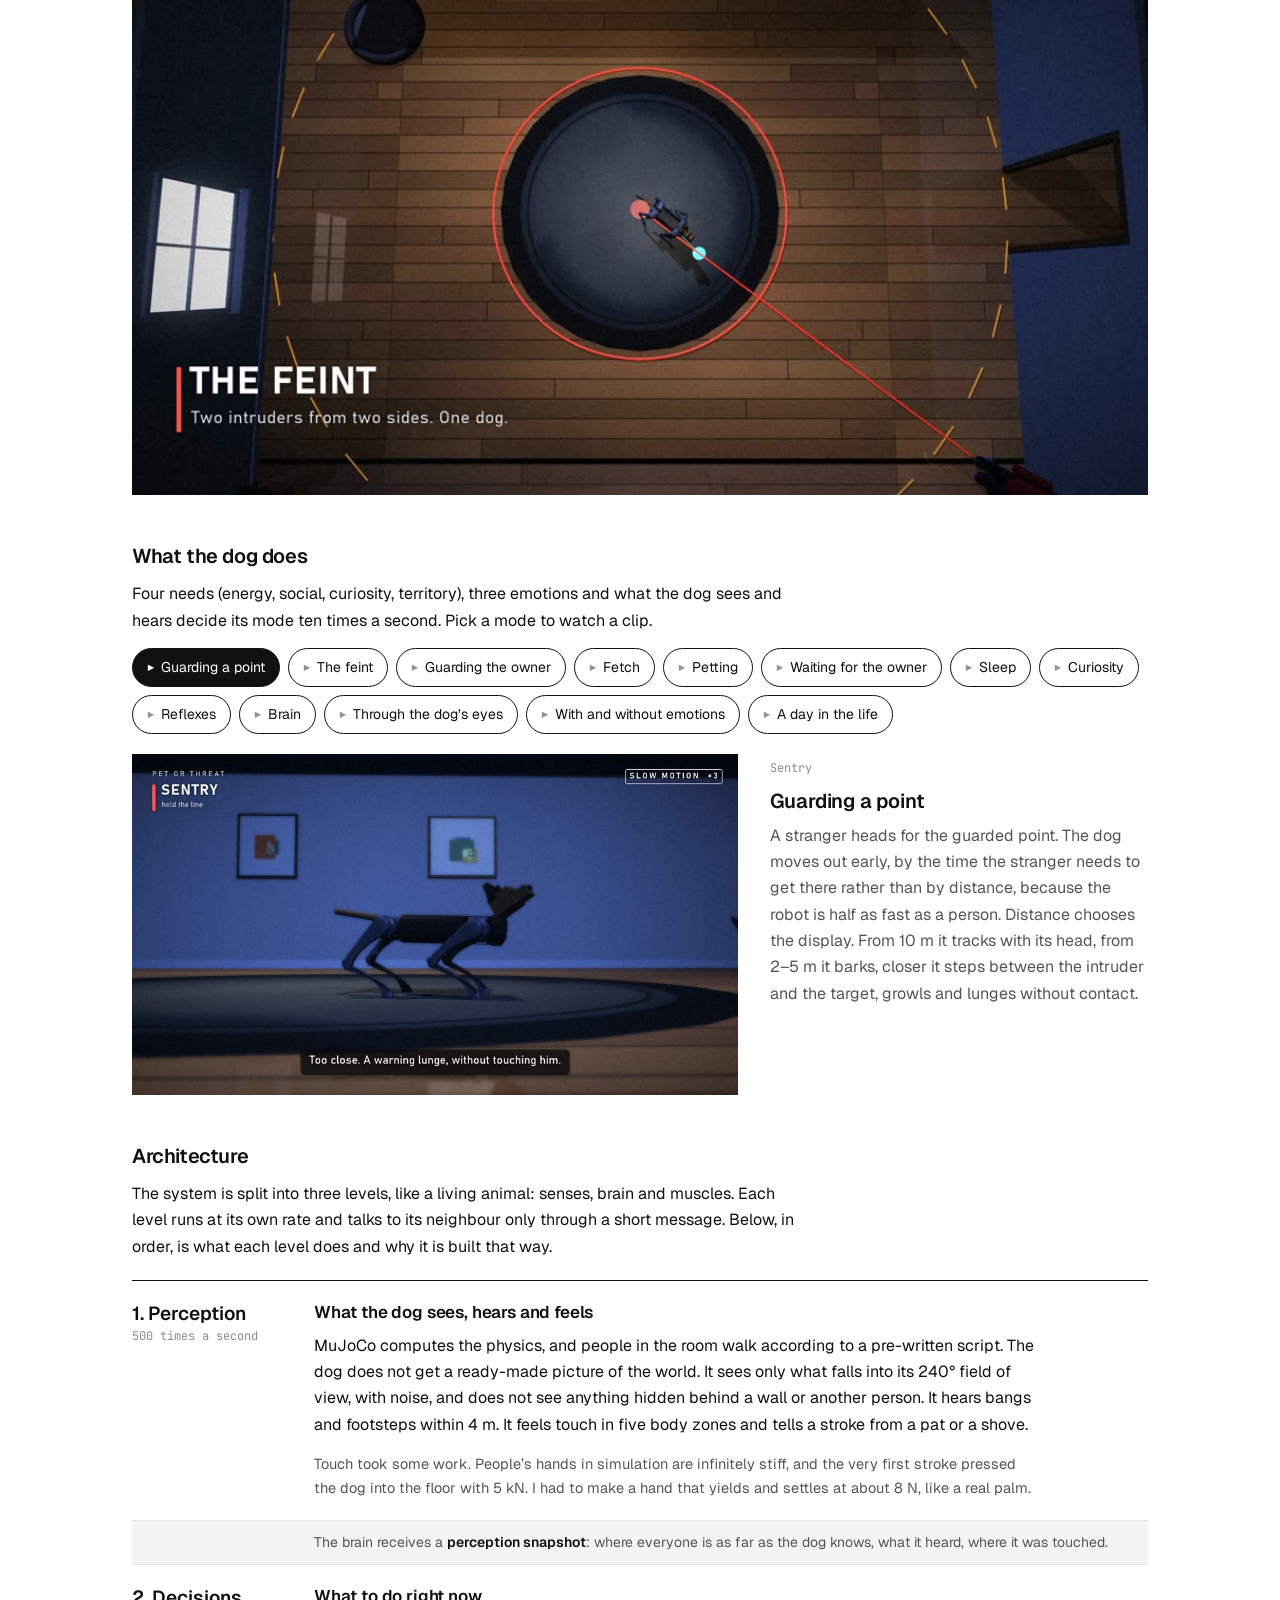
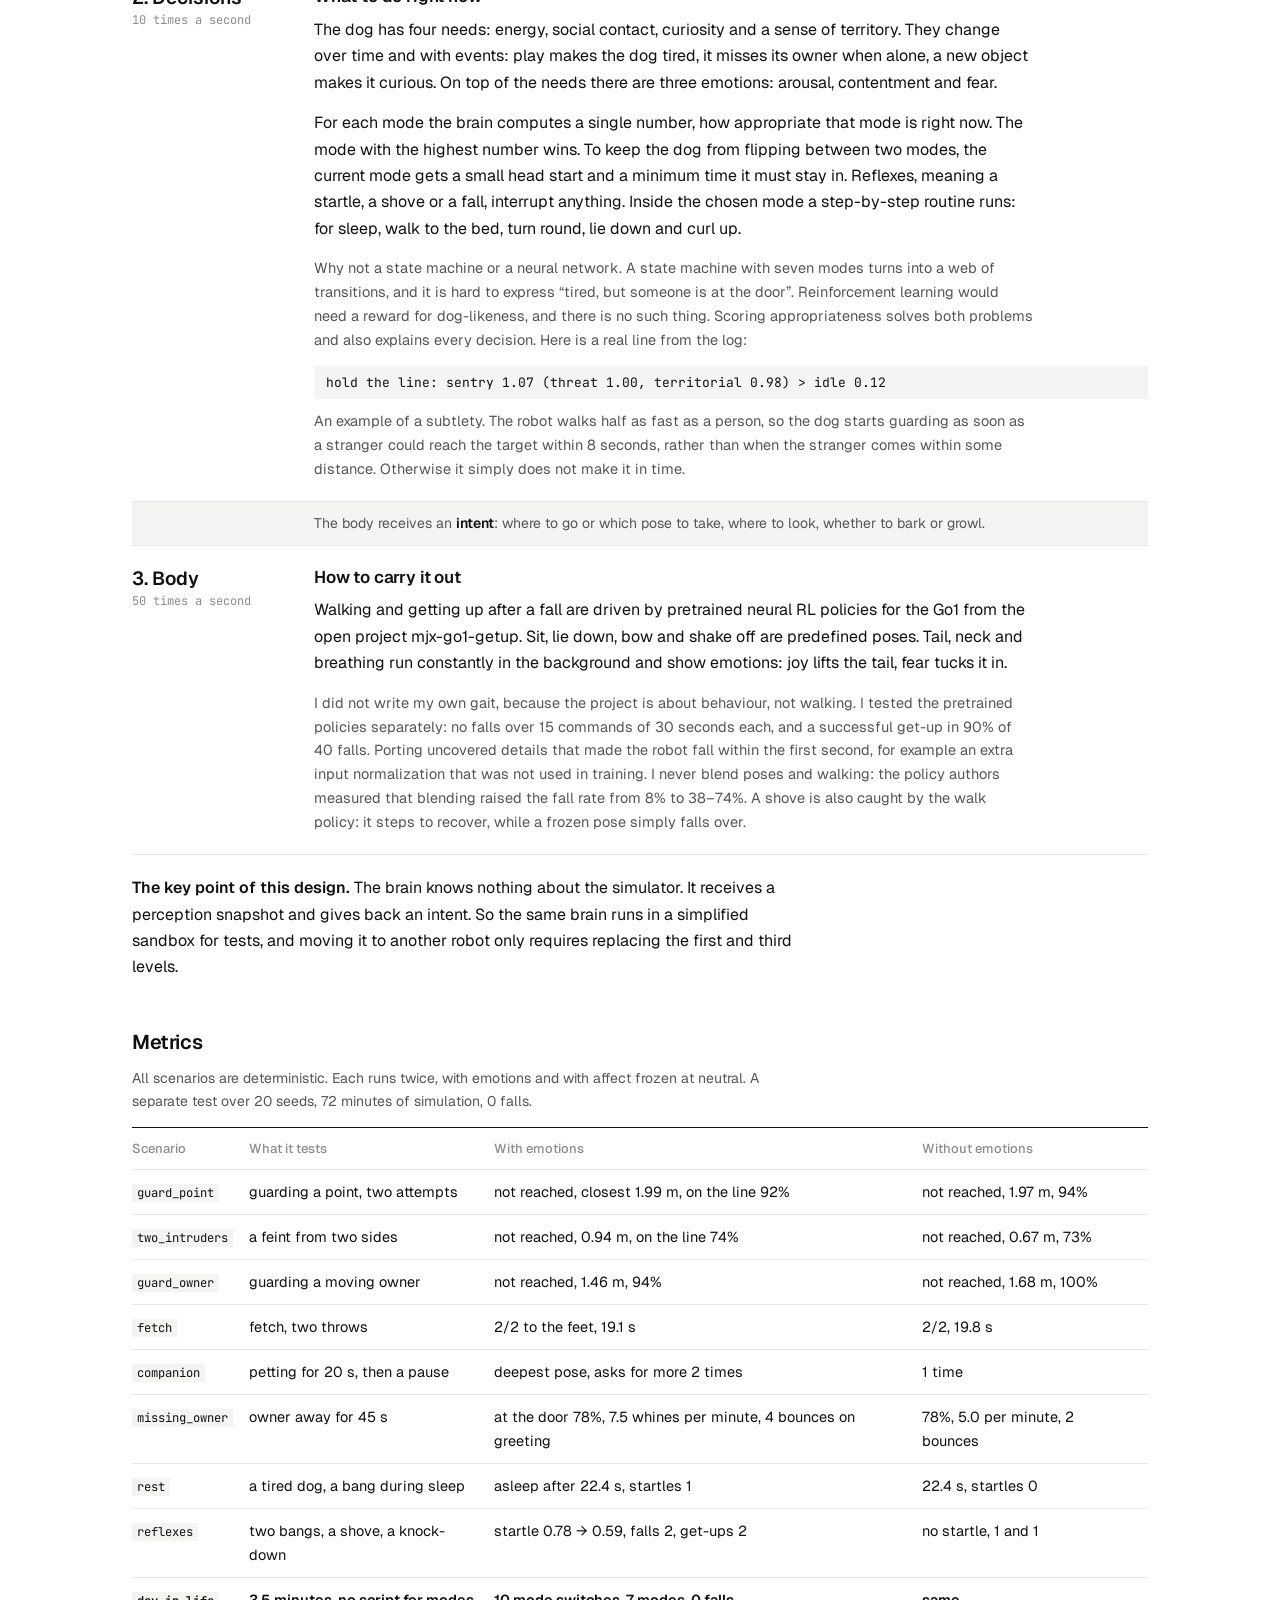
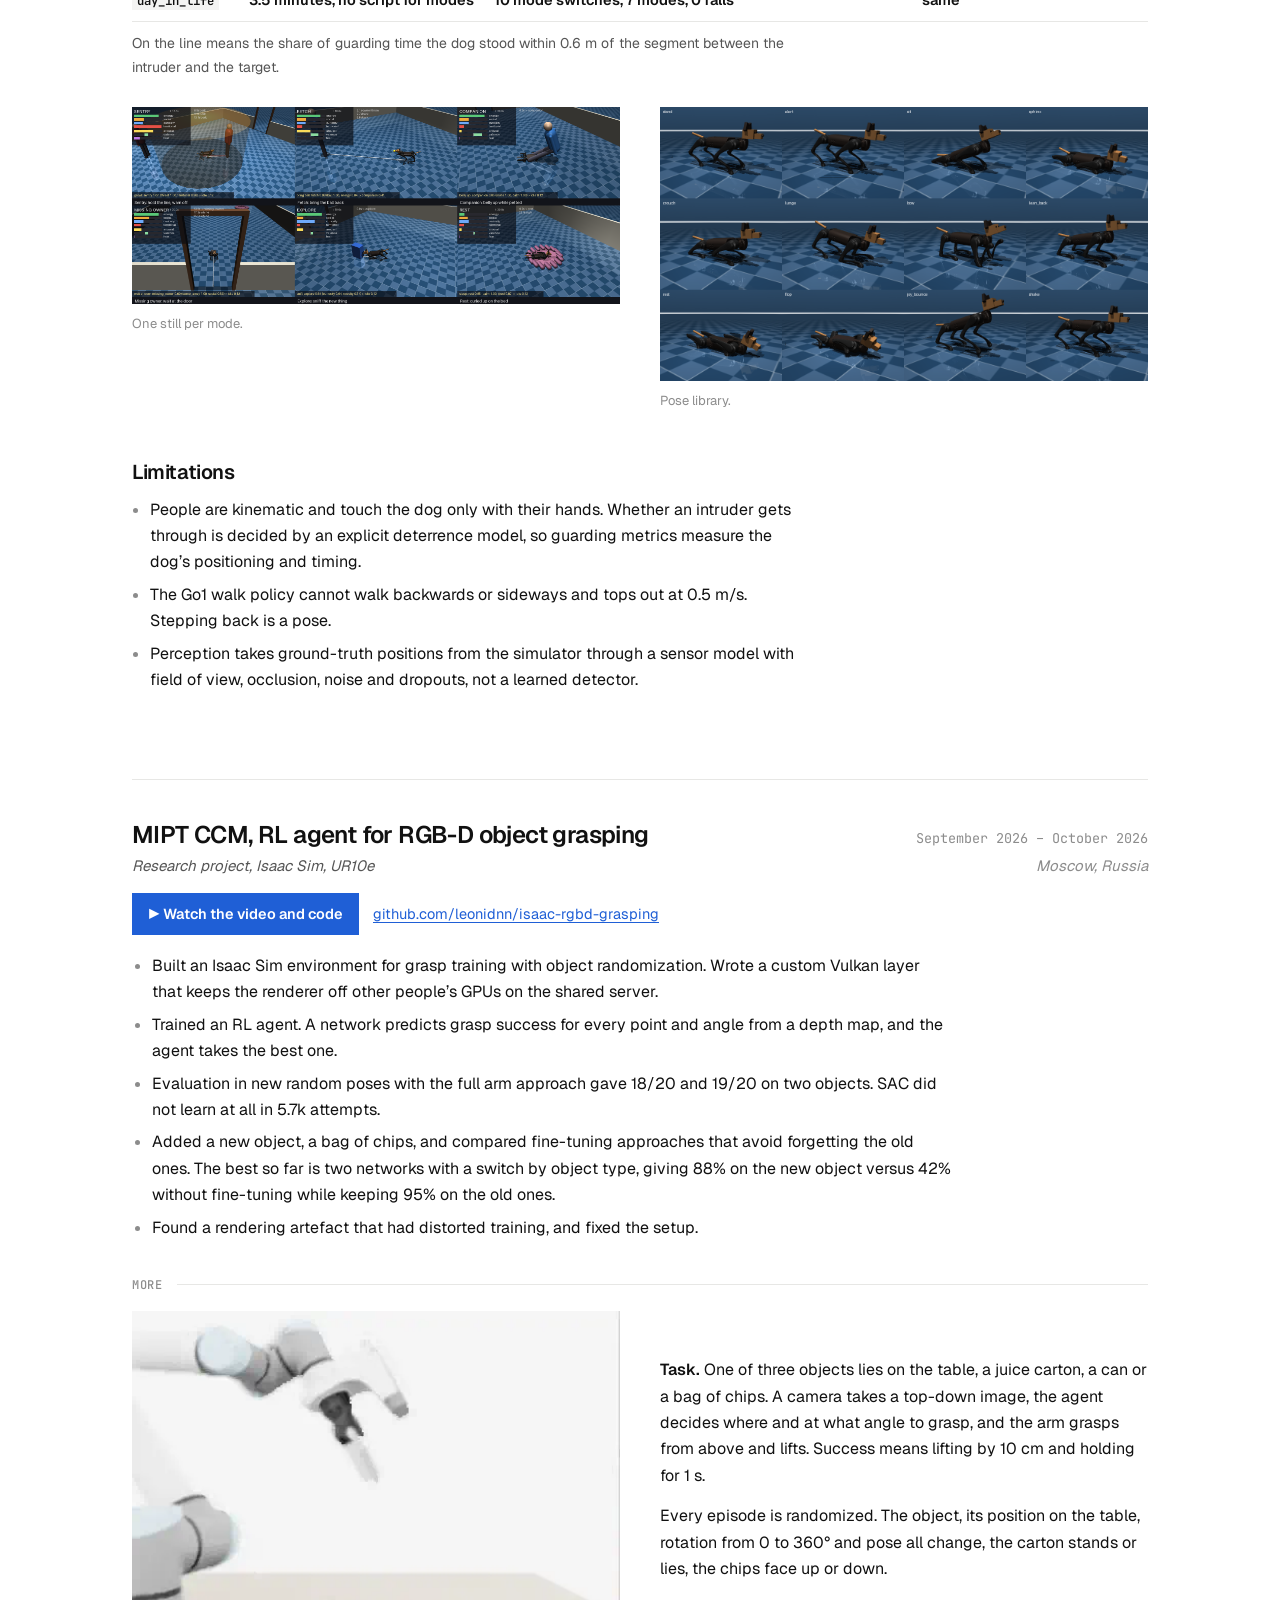
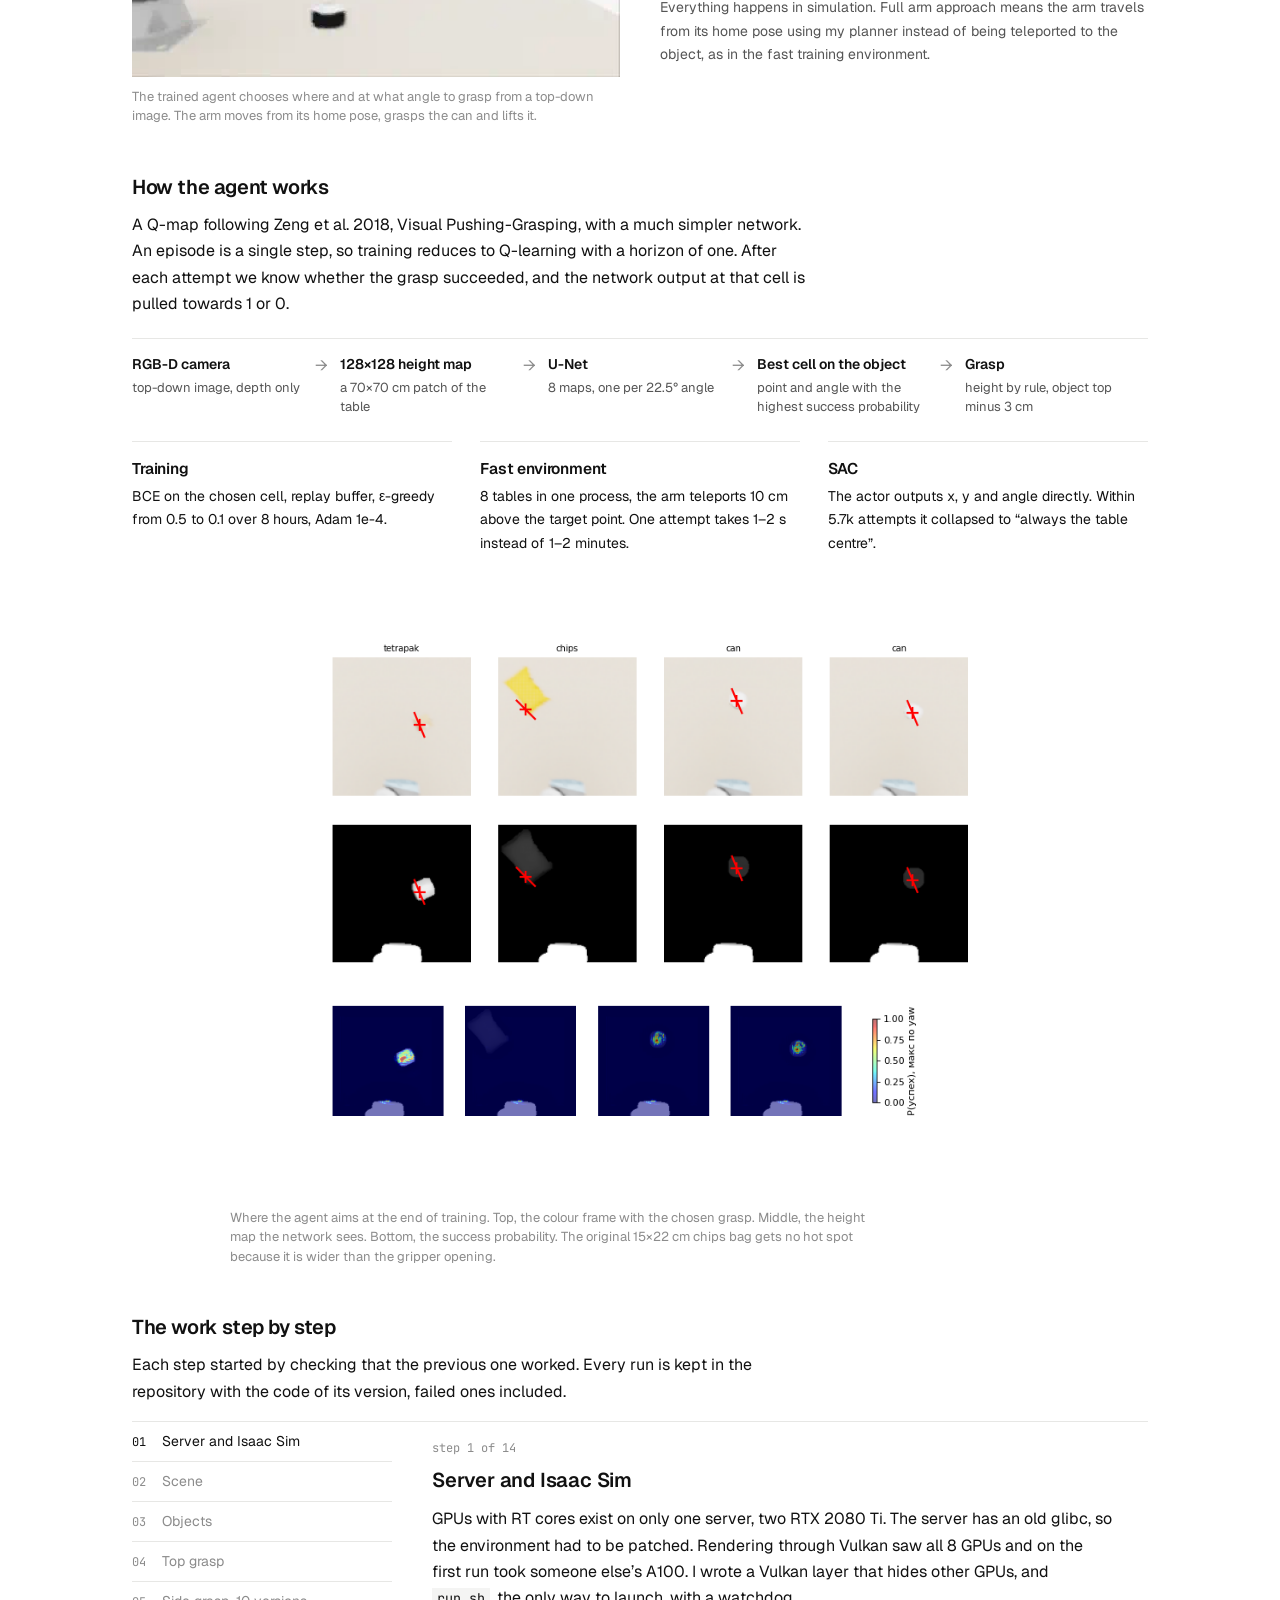
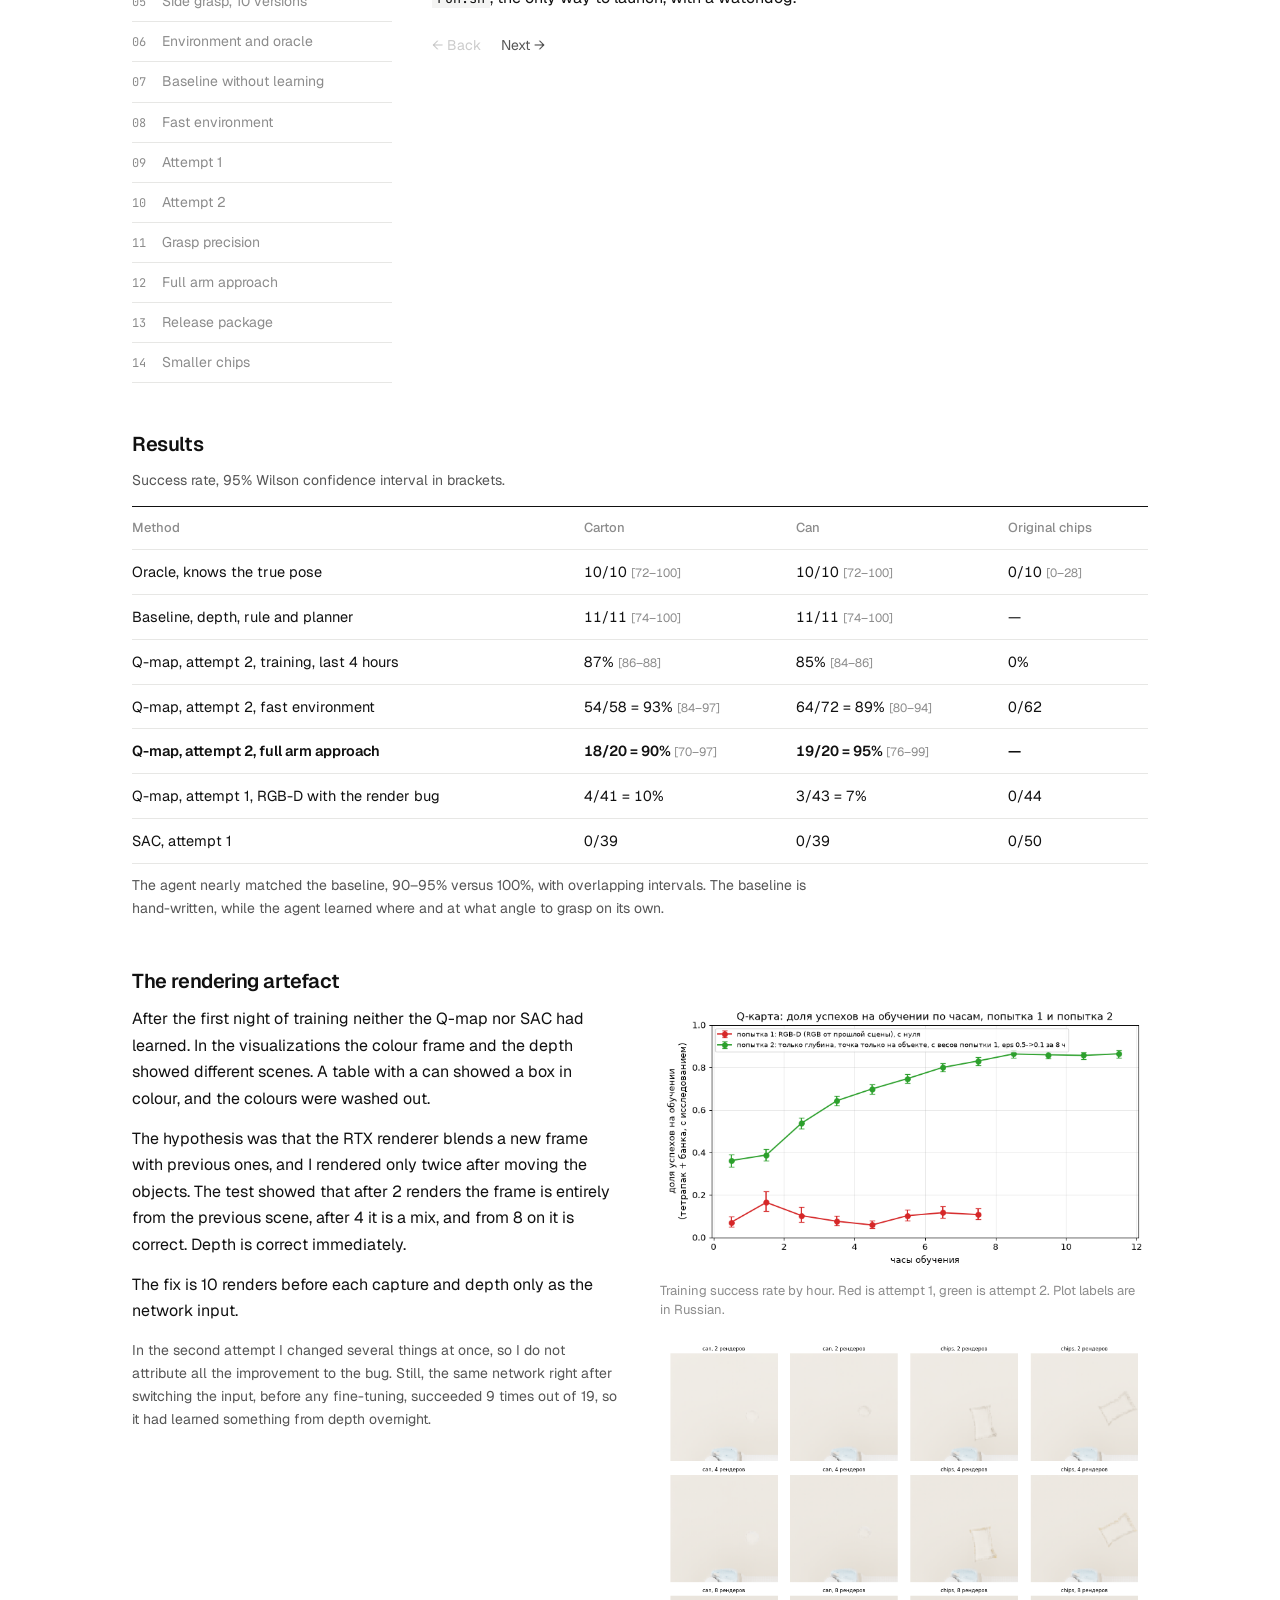
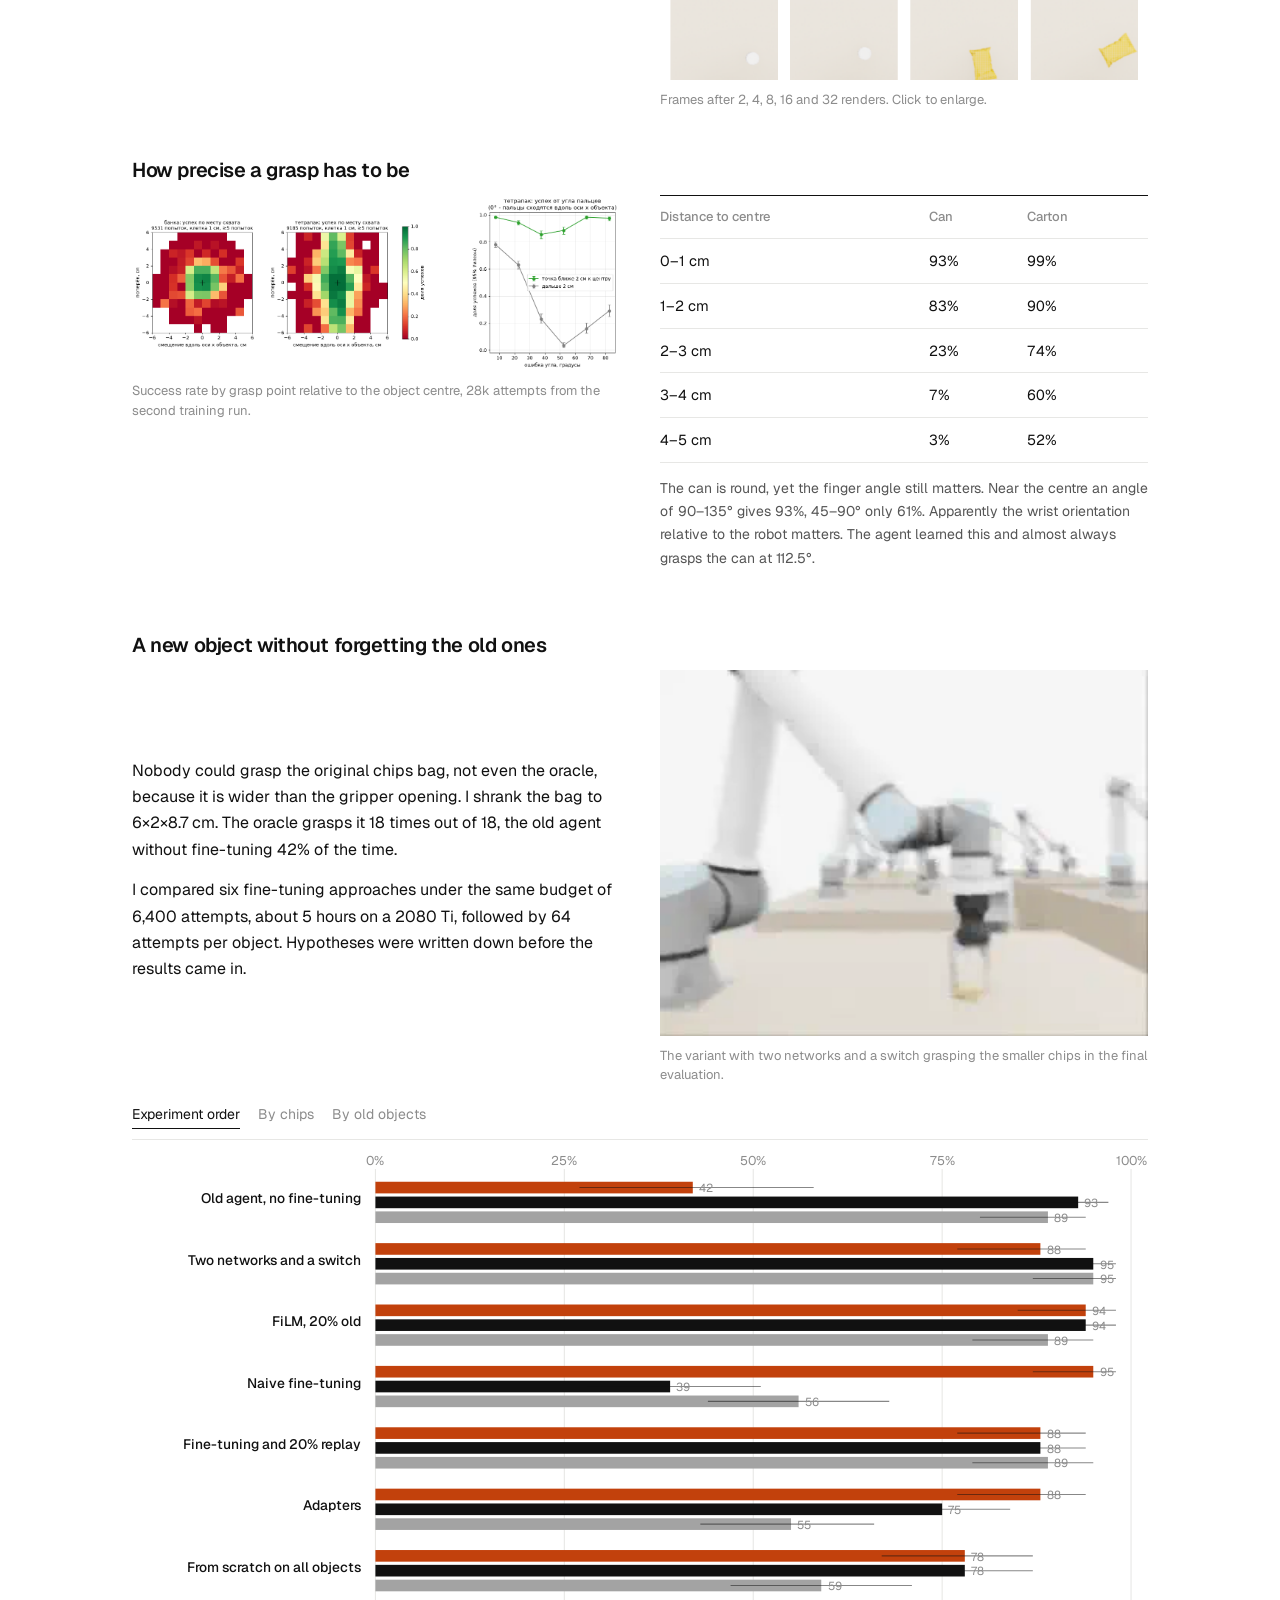
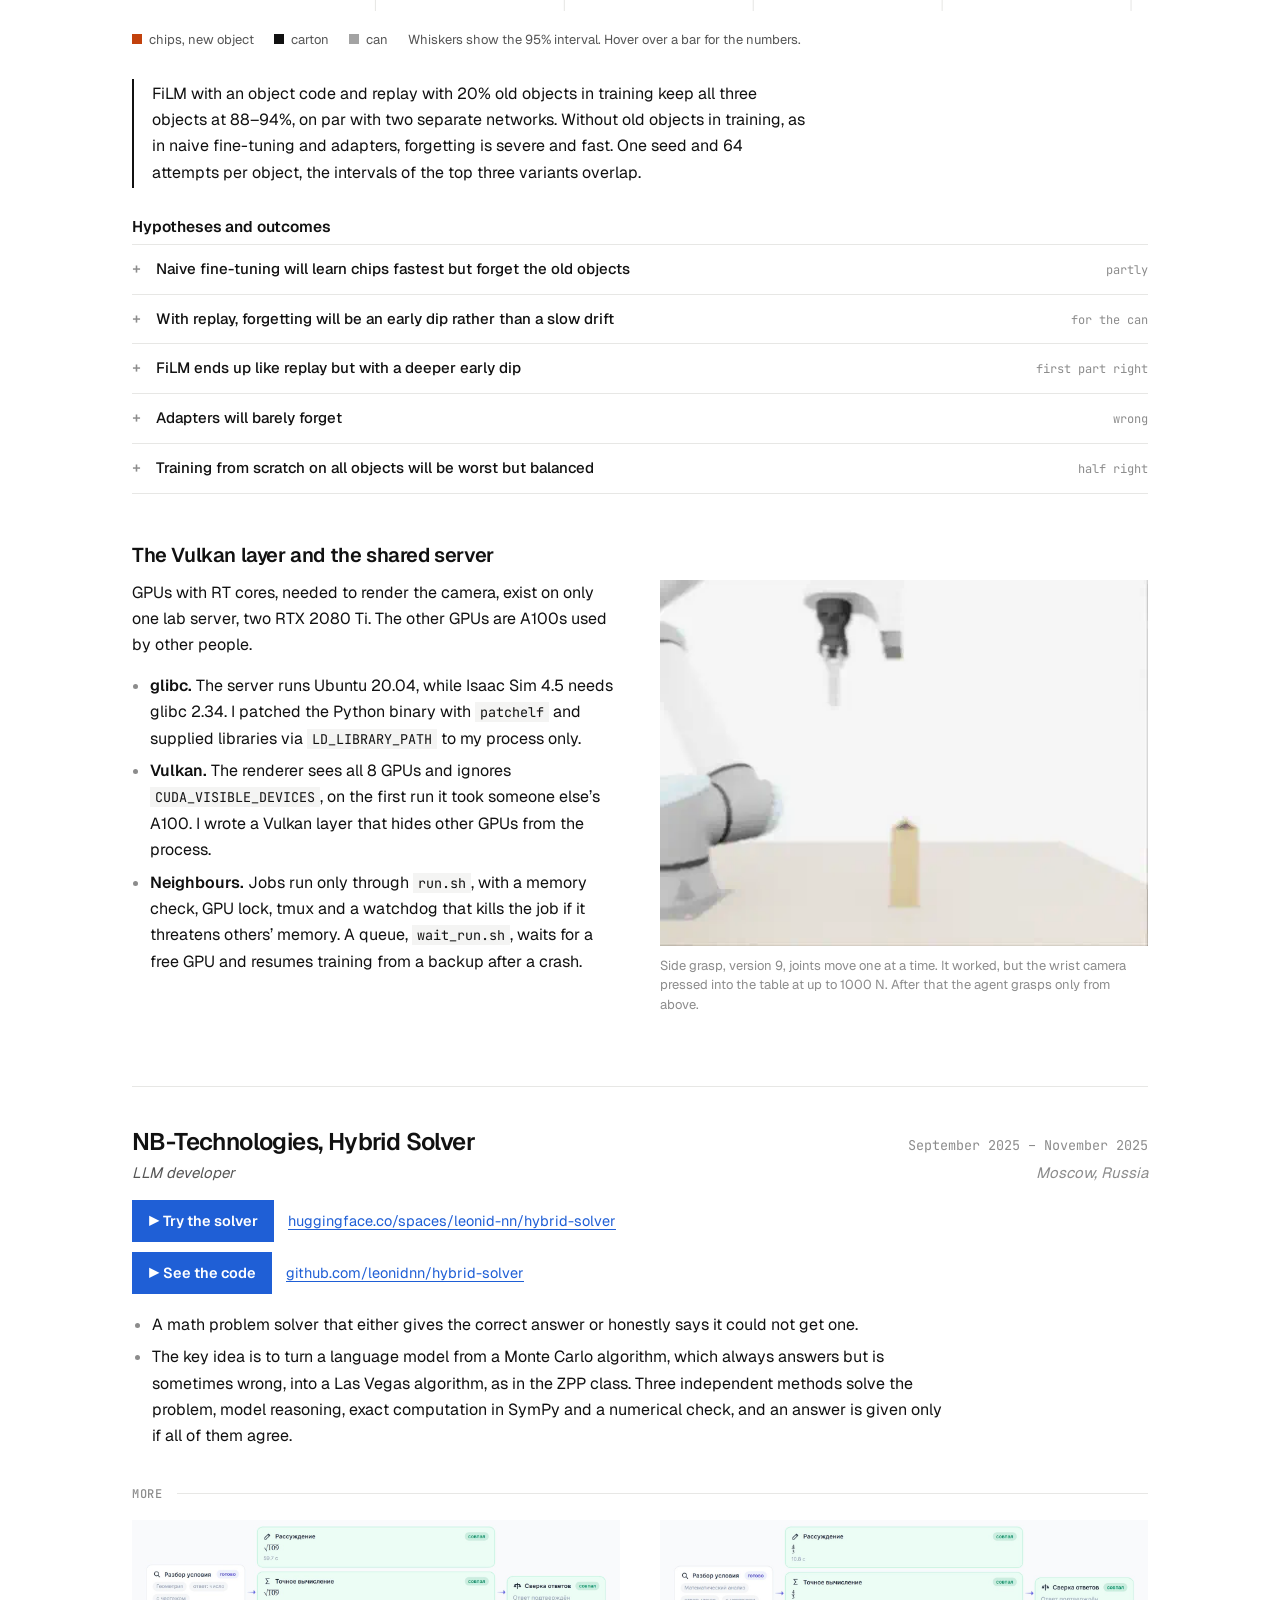
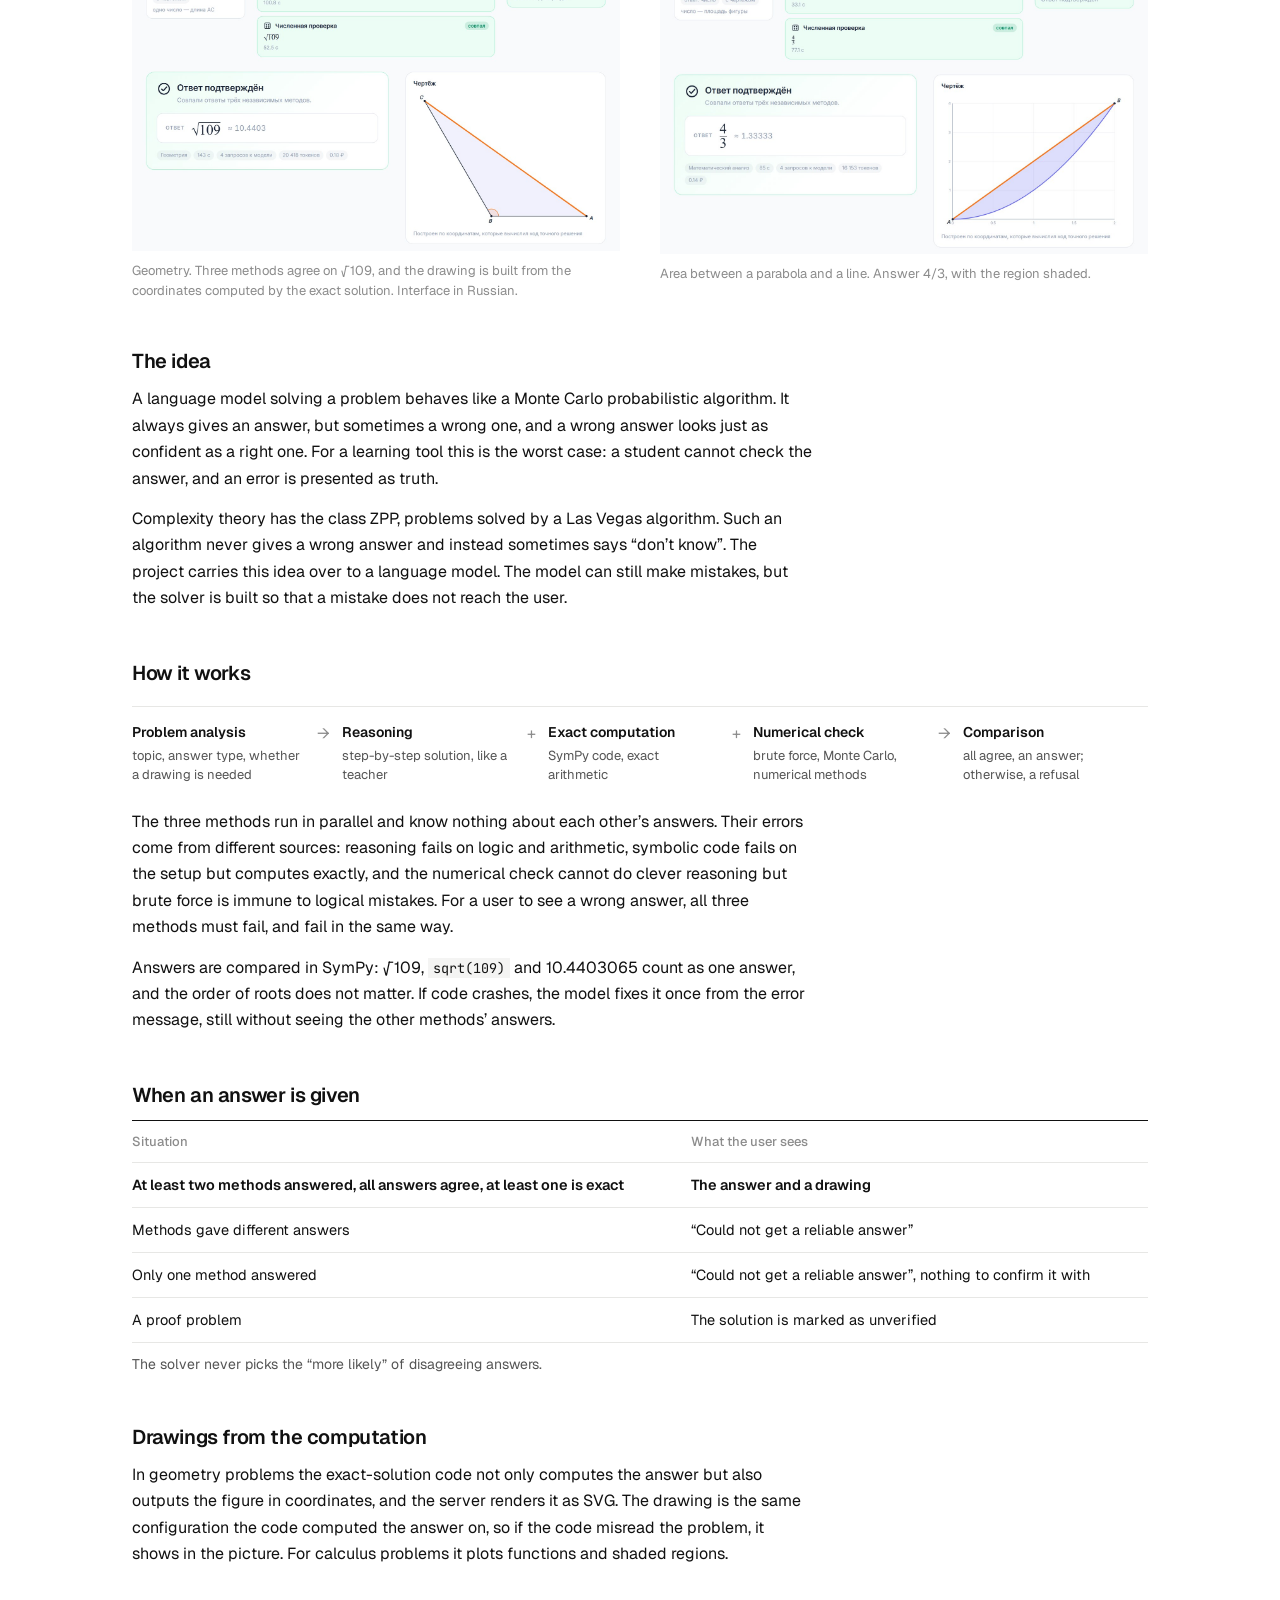
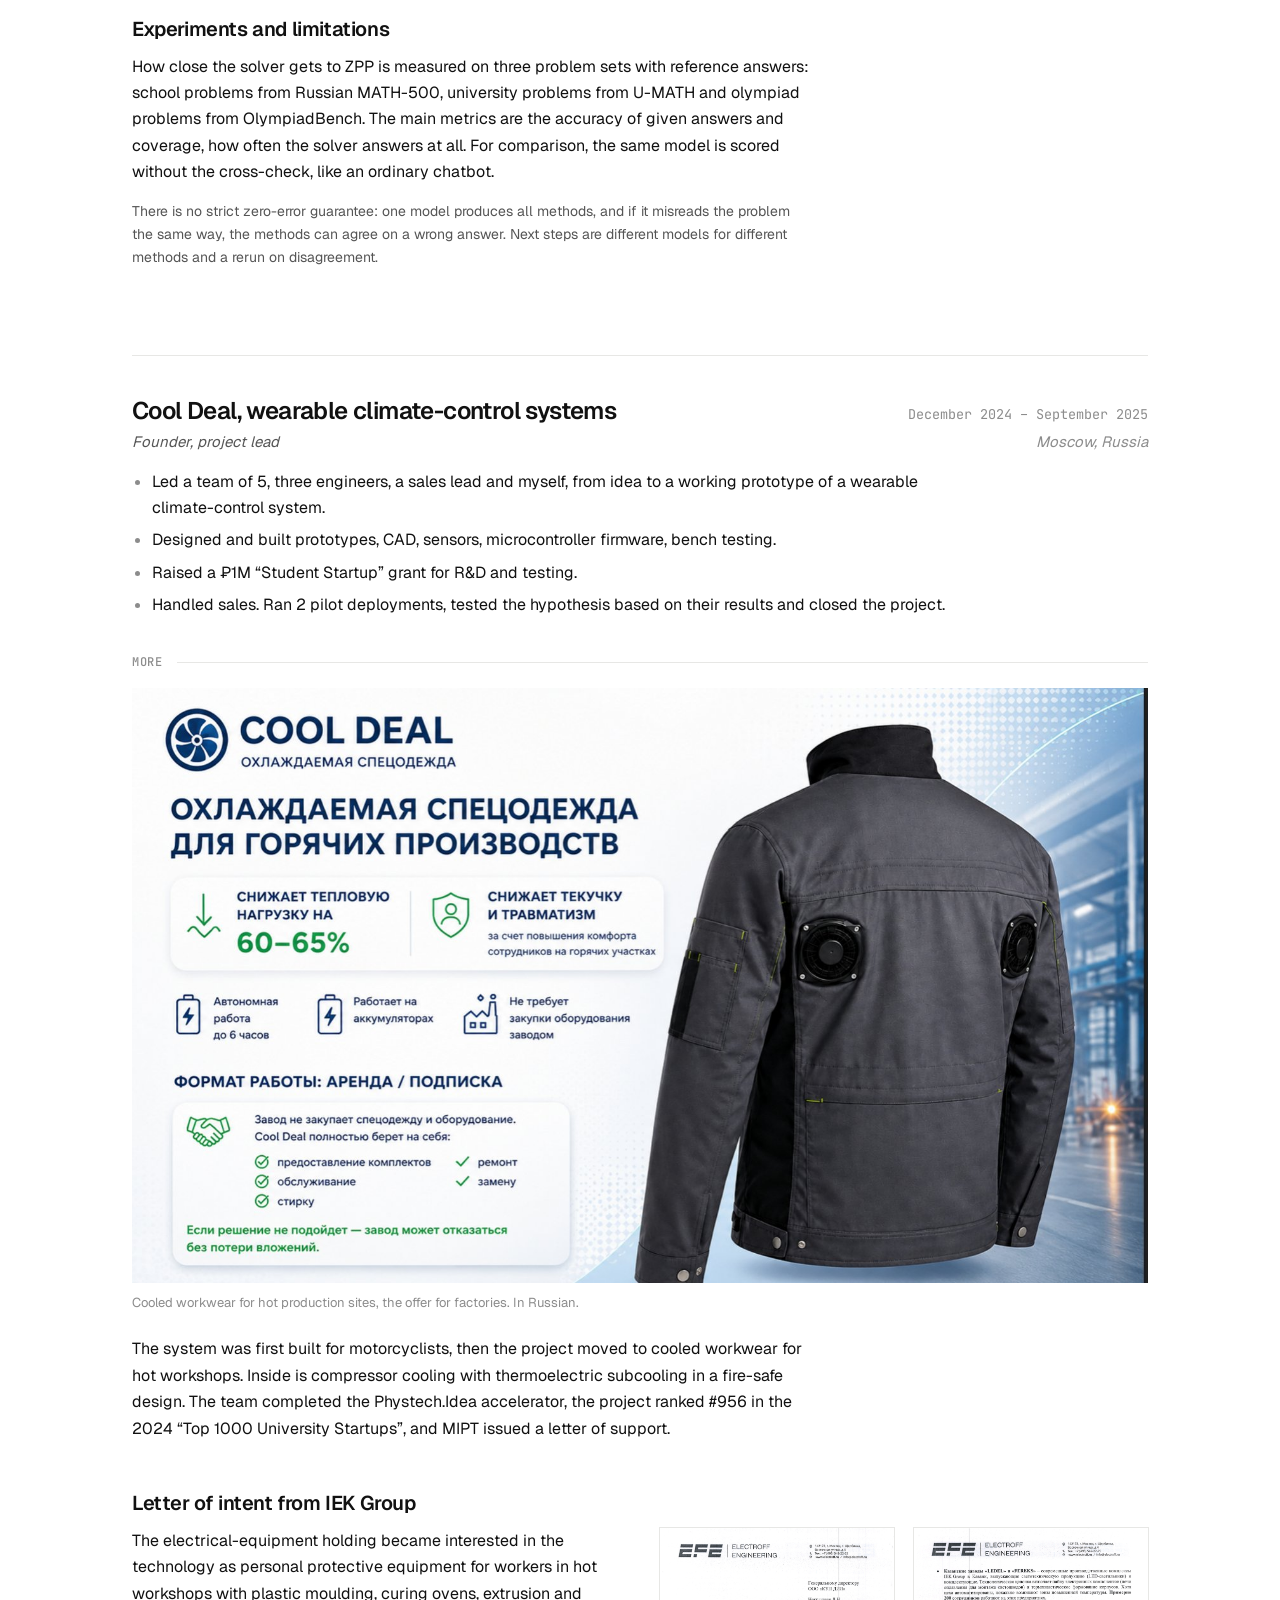
==== commit 427dd539: "Remove phone number from the site and the downloadable resume Co-Authored-By: Claude Opus 5.5 <norep" ====
--- a/en.html
+++ b/en.html
@@ -33,7 +33,6 @@
     <p class="lead" style="margin:10px 0 20px;font-size:21px;color:var(--ink)">Robot Learning Engineer</p>
     <p class="contacts">
       <span>Moscow</span>
-      <a href="tel:+79637140011">+7 (963) 714-00-11</a>
       <a href="mailto:nekrylov.ln@phystech.edu">nekrylov.ln@phystech.edu</a>
       <a href="https://t.me/leonid_n_n">t.me/leonid_n_n</a>
       <a href="https://github.com/leonidnn">github.com/leonidnn</a>
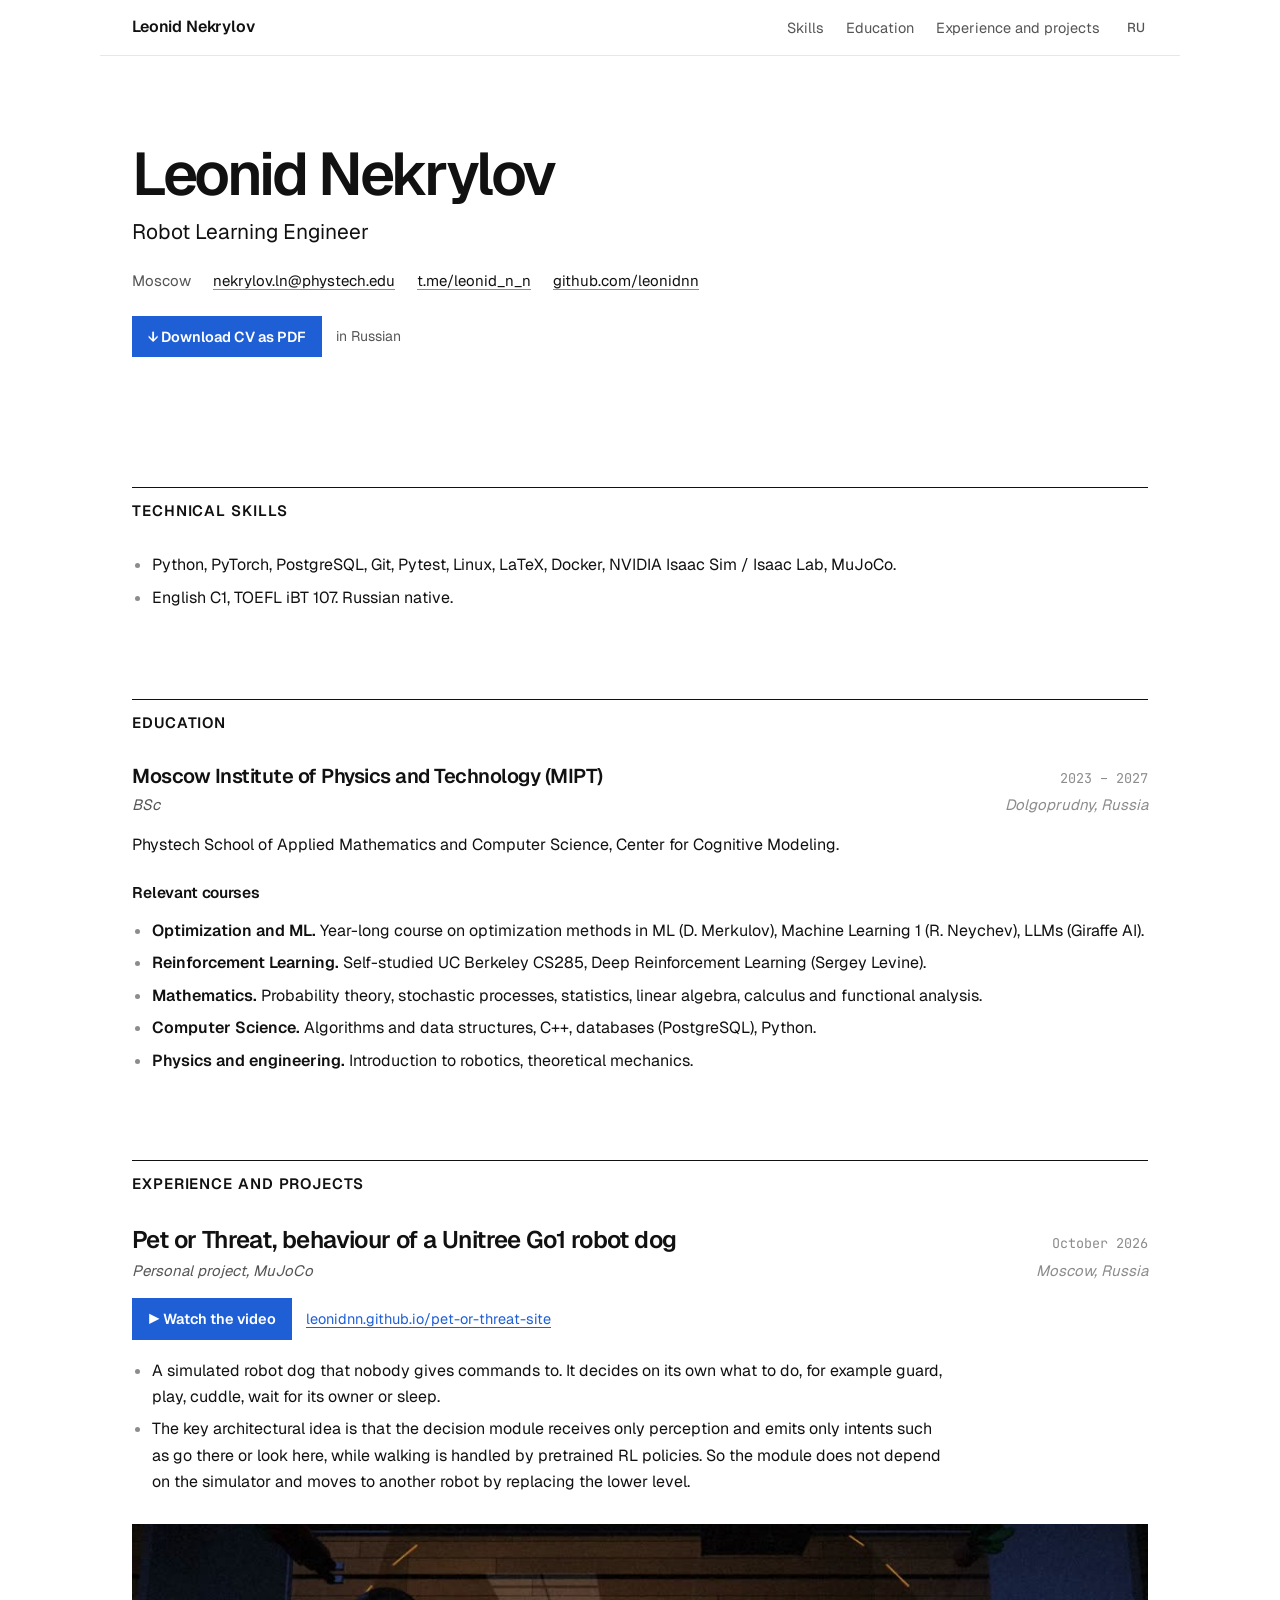
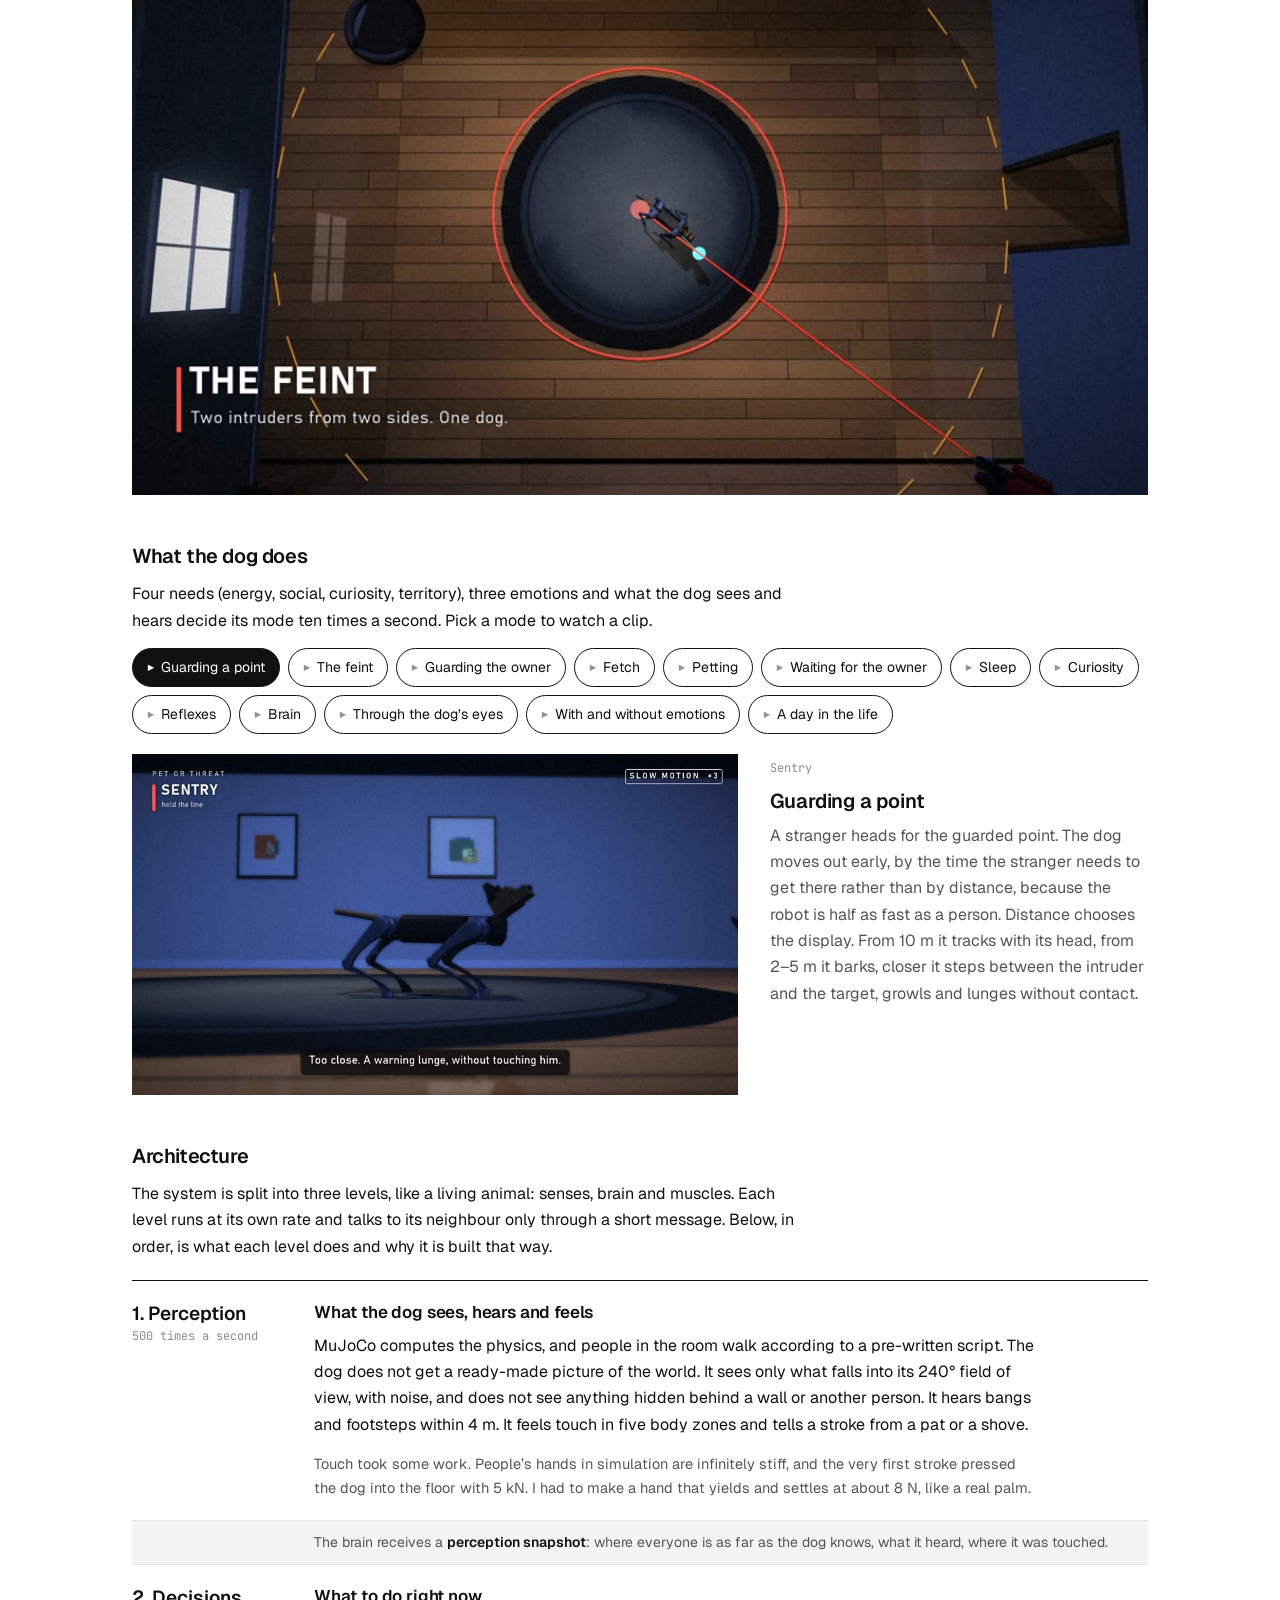
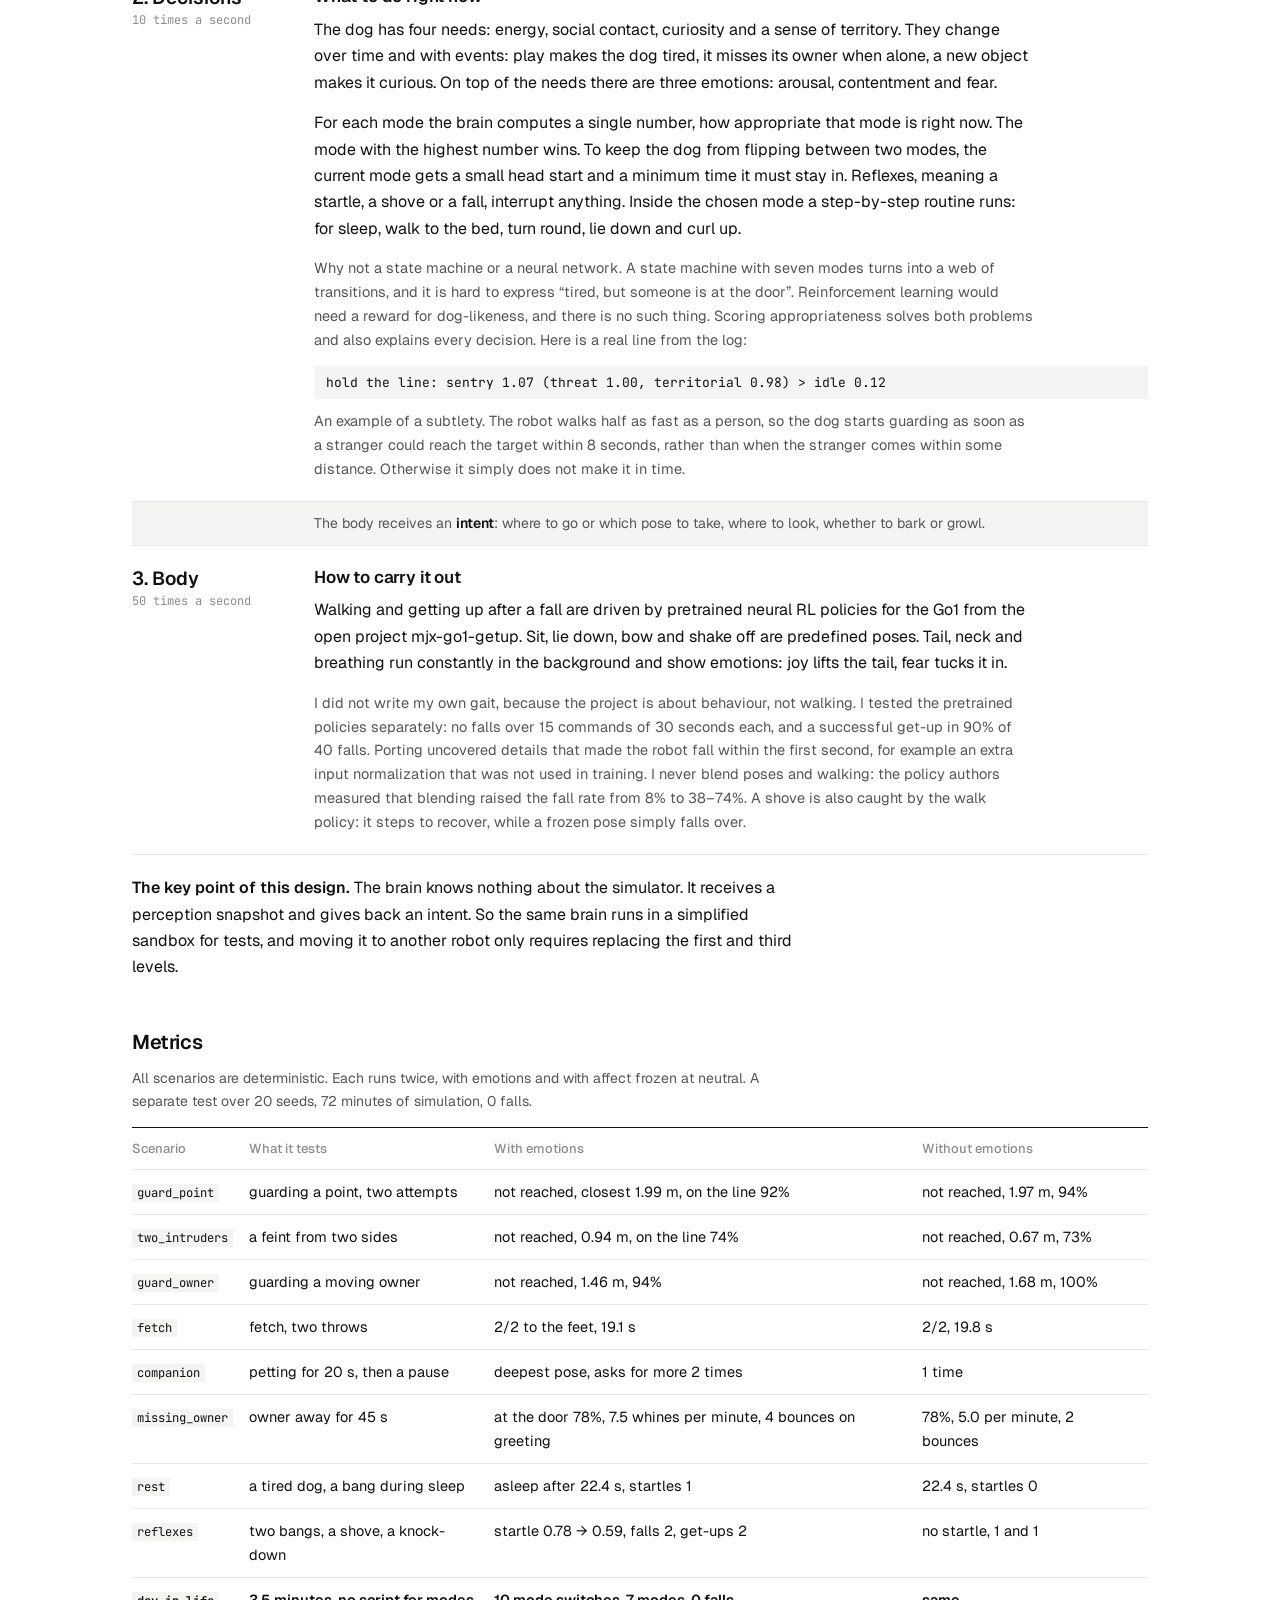
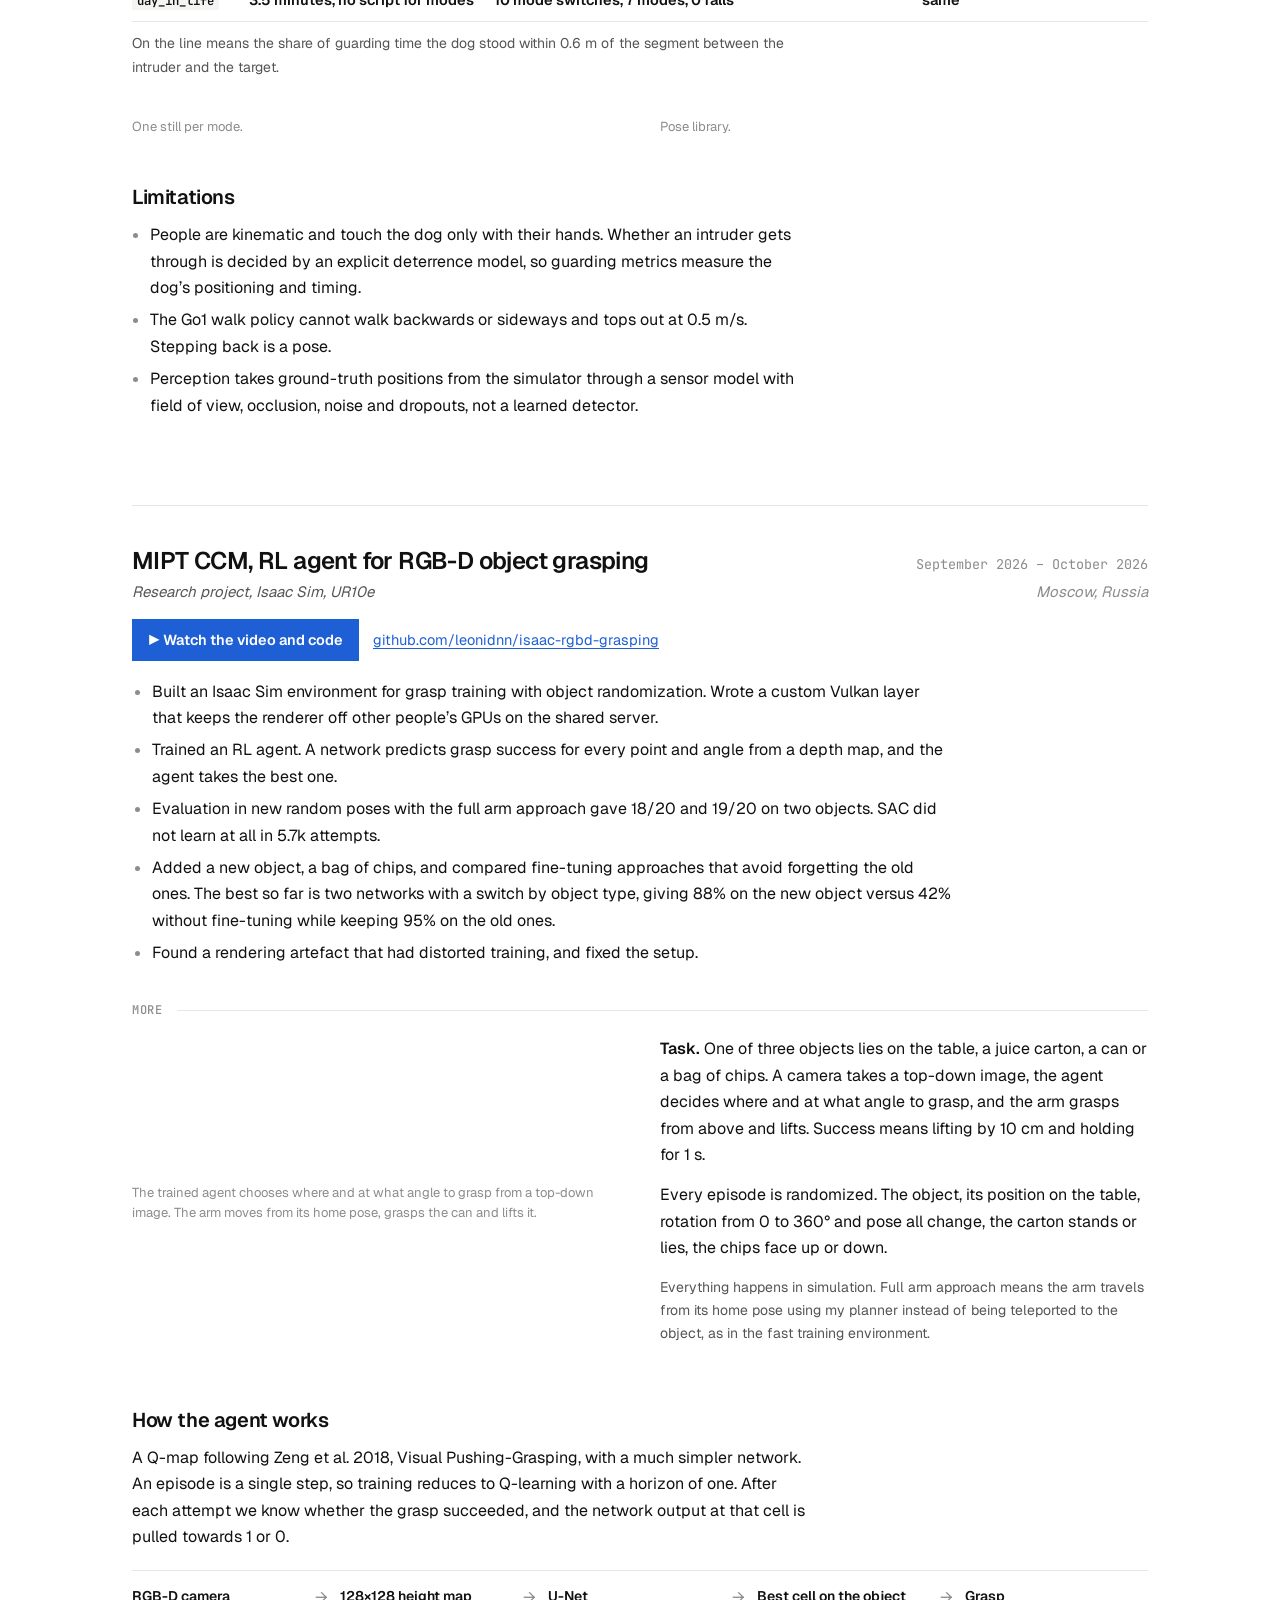
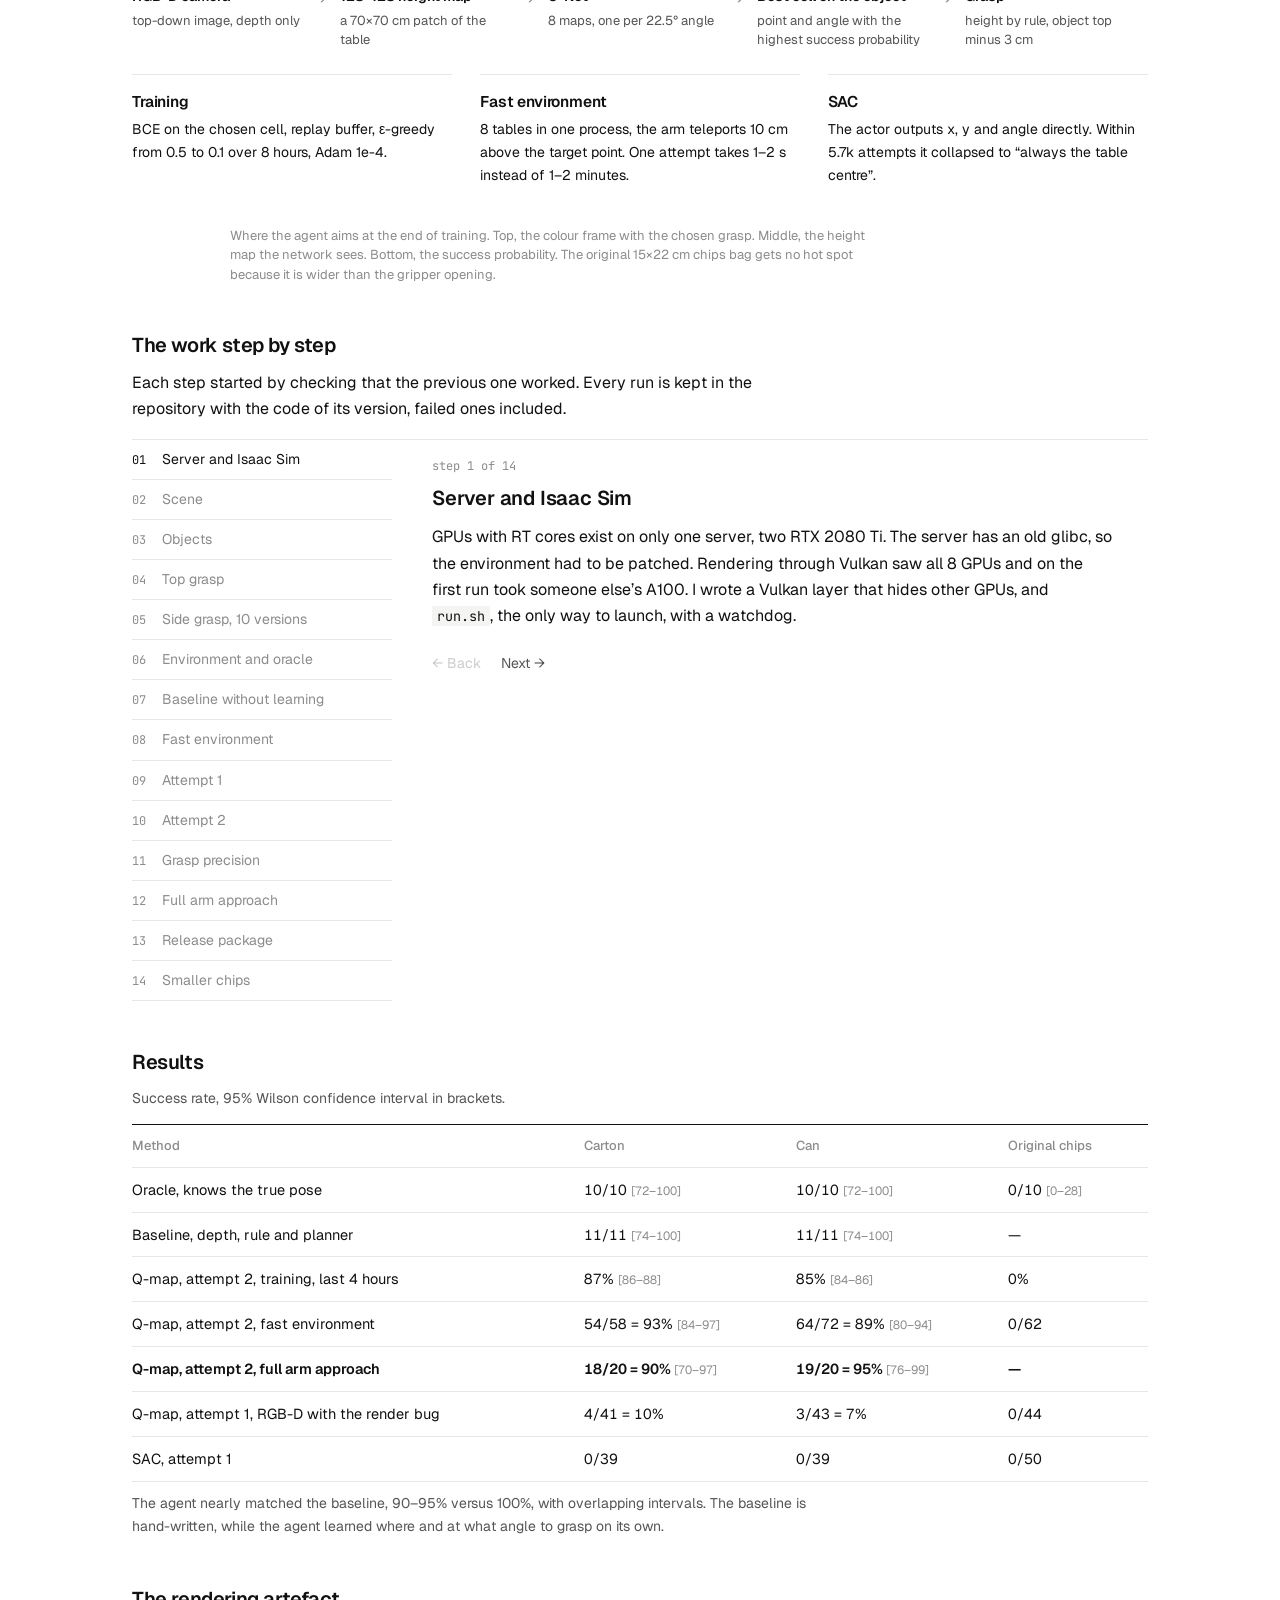
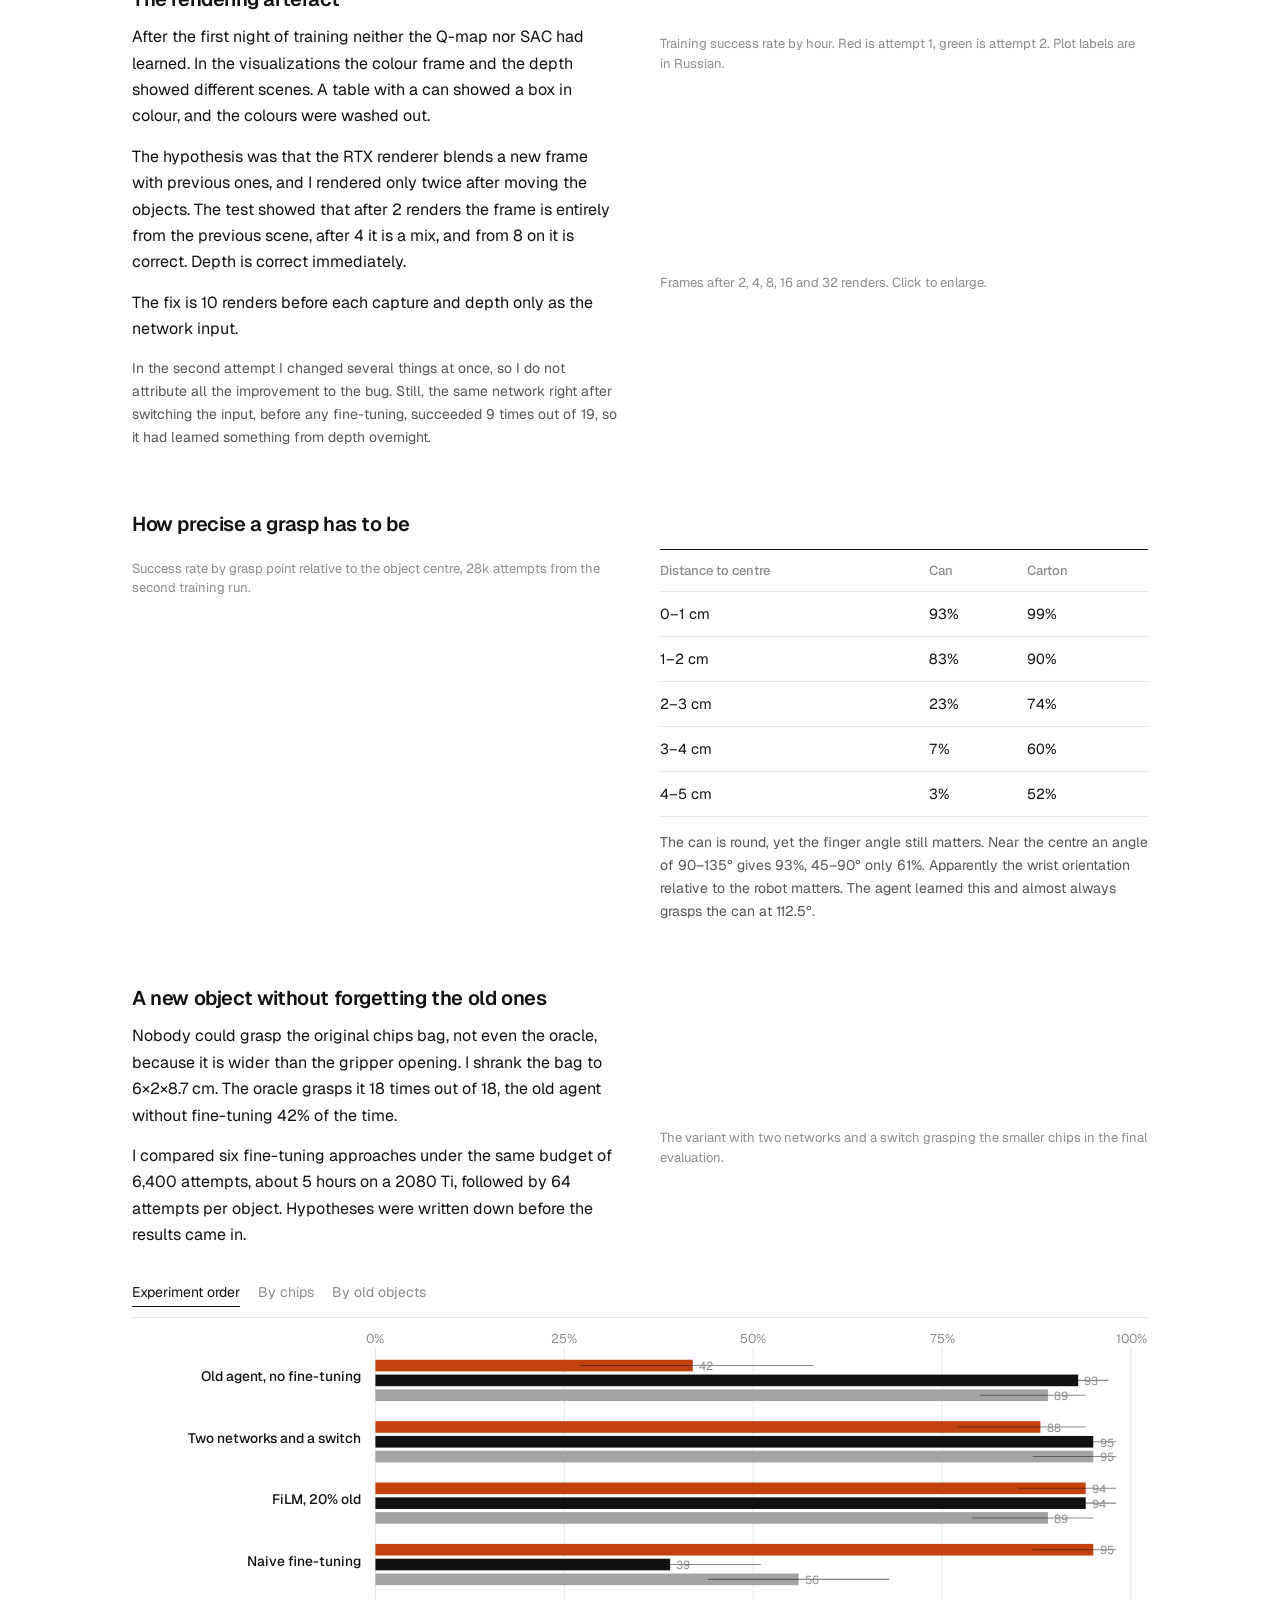
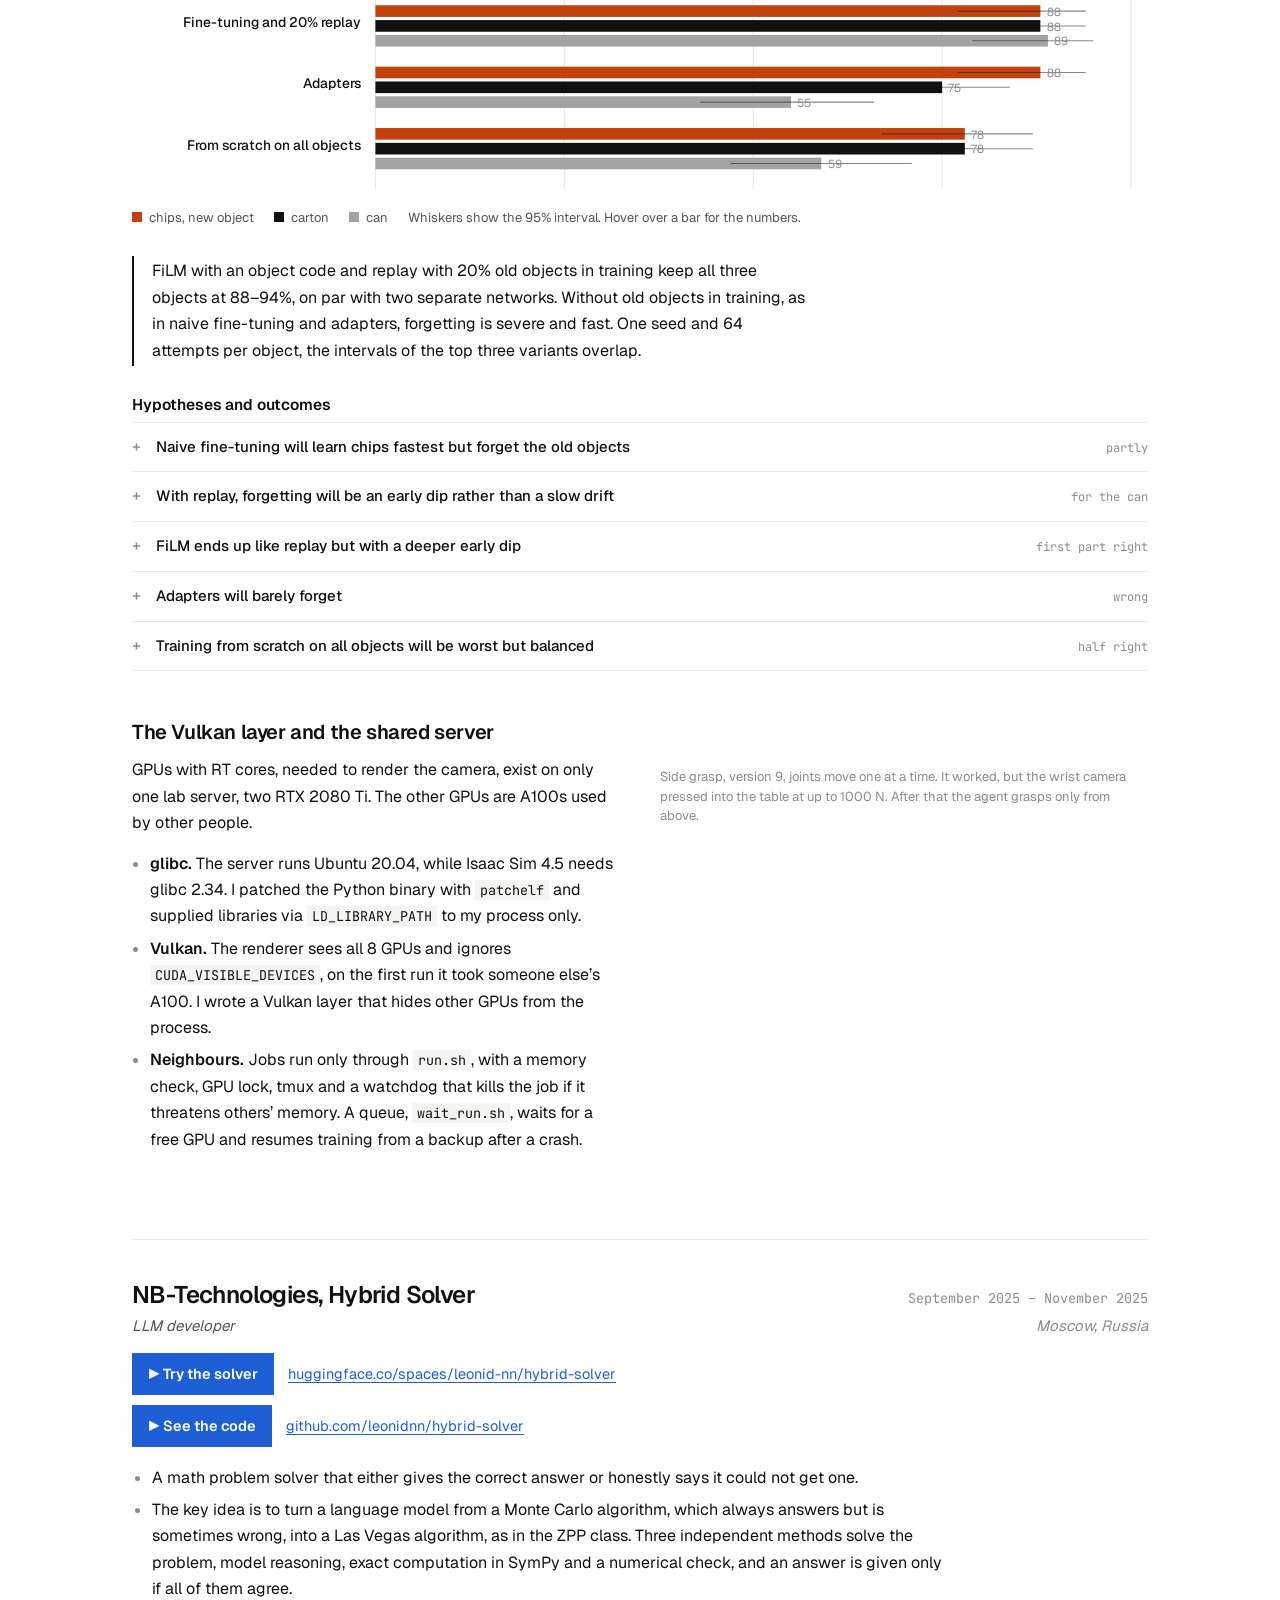
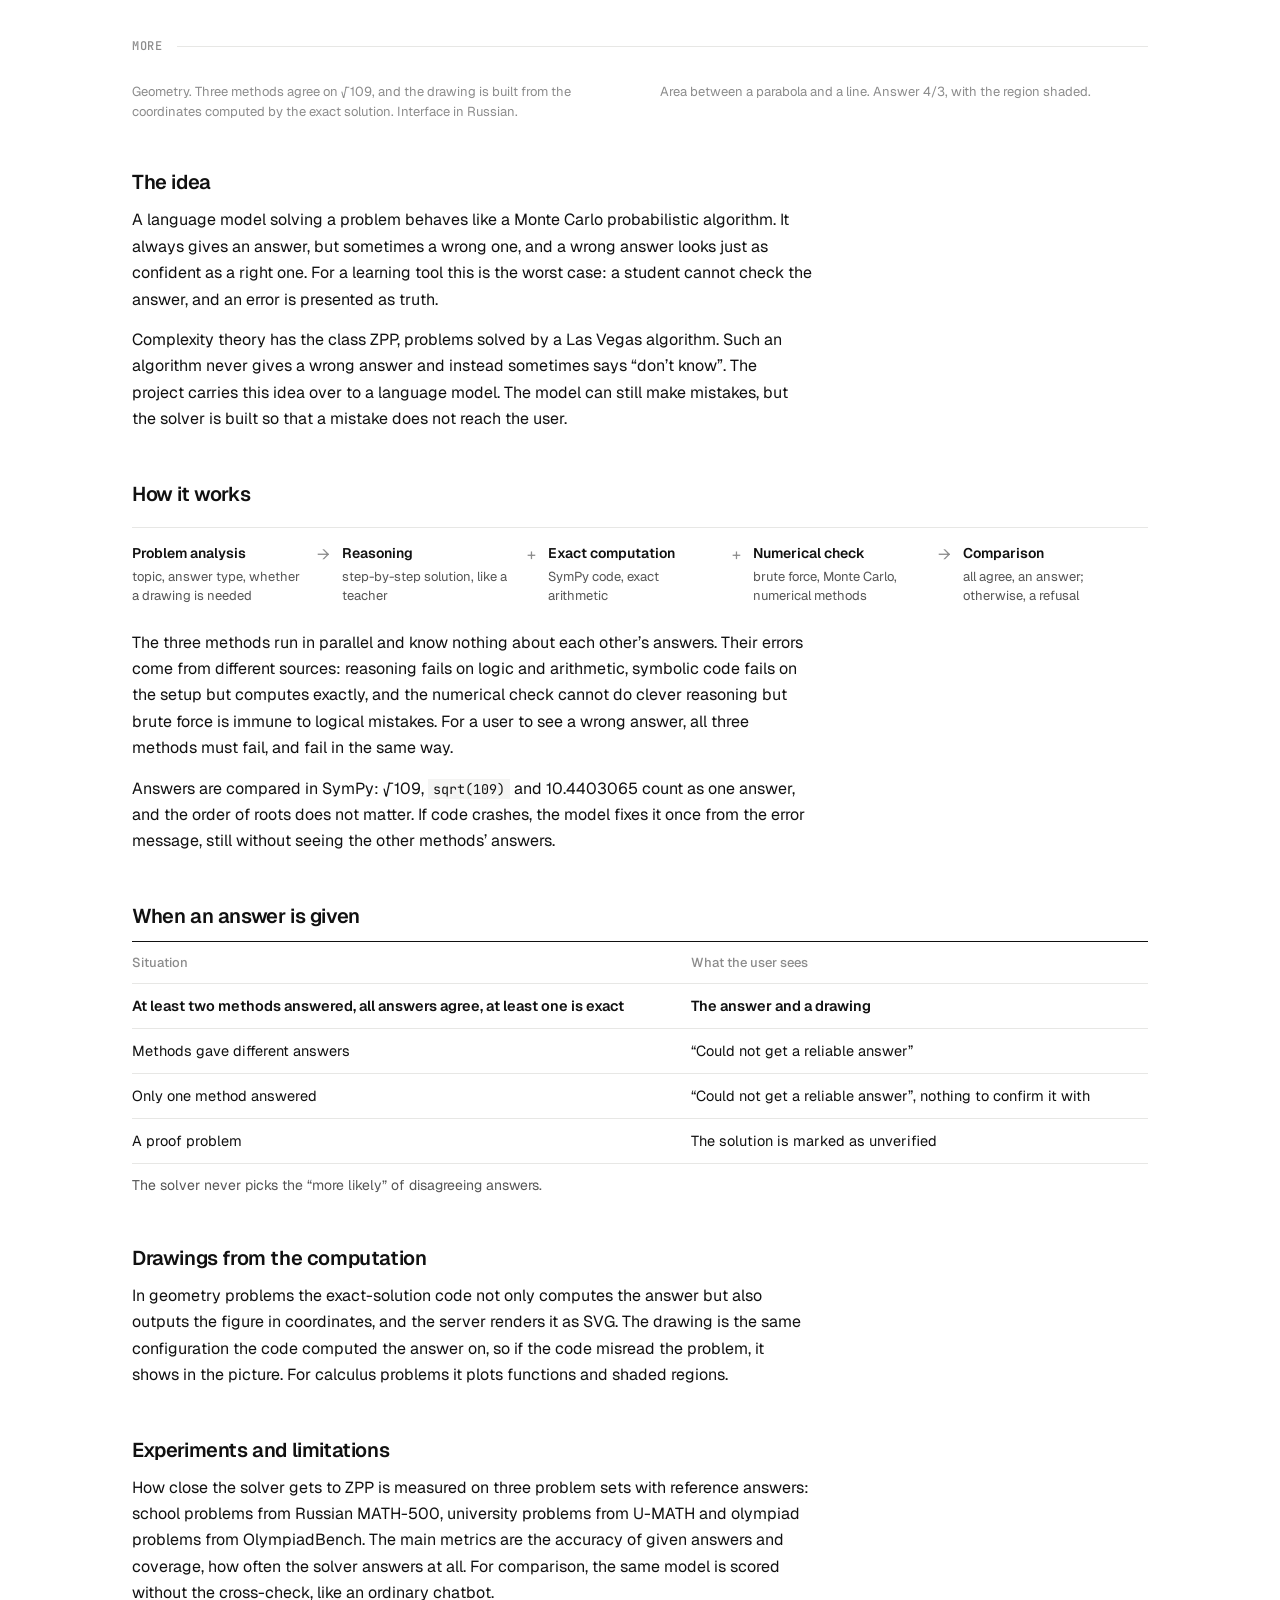
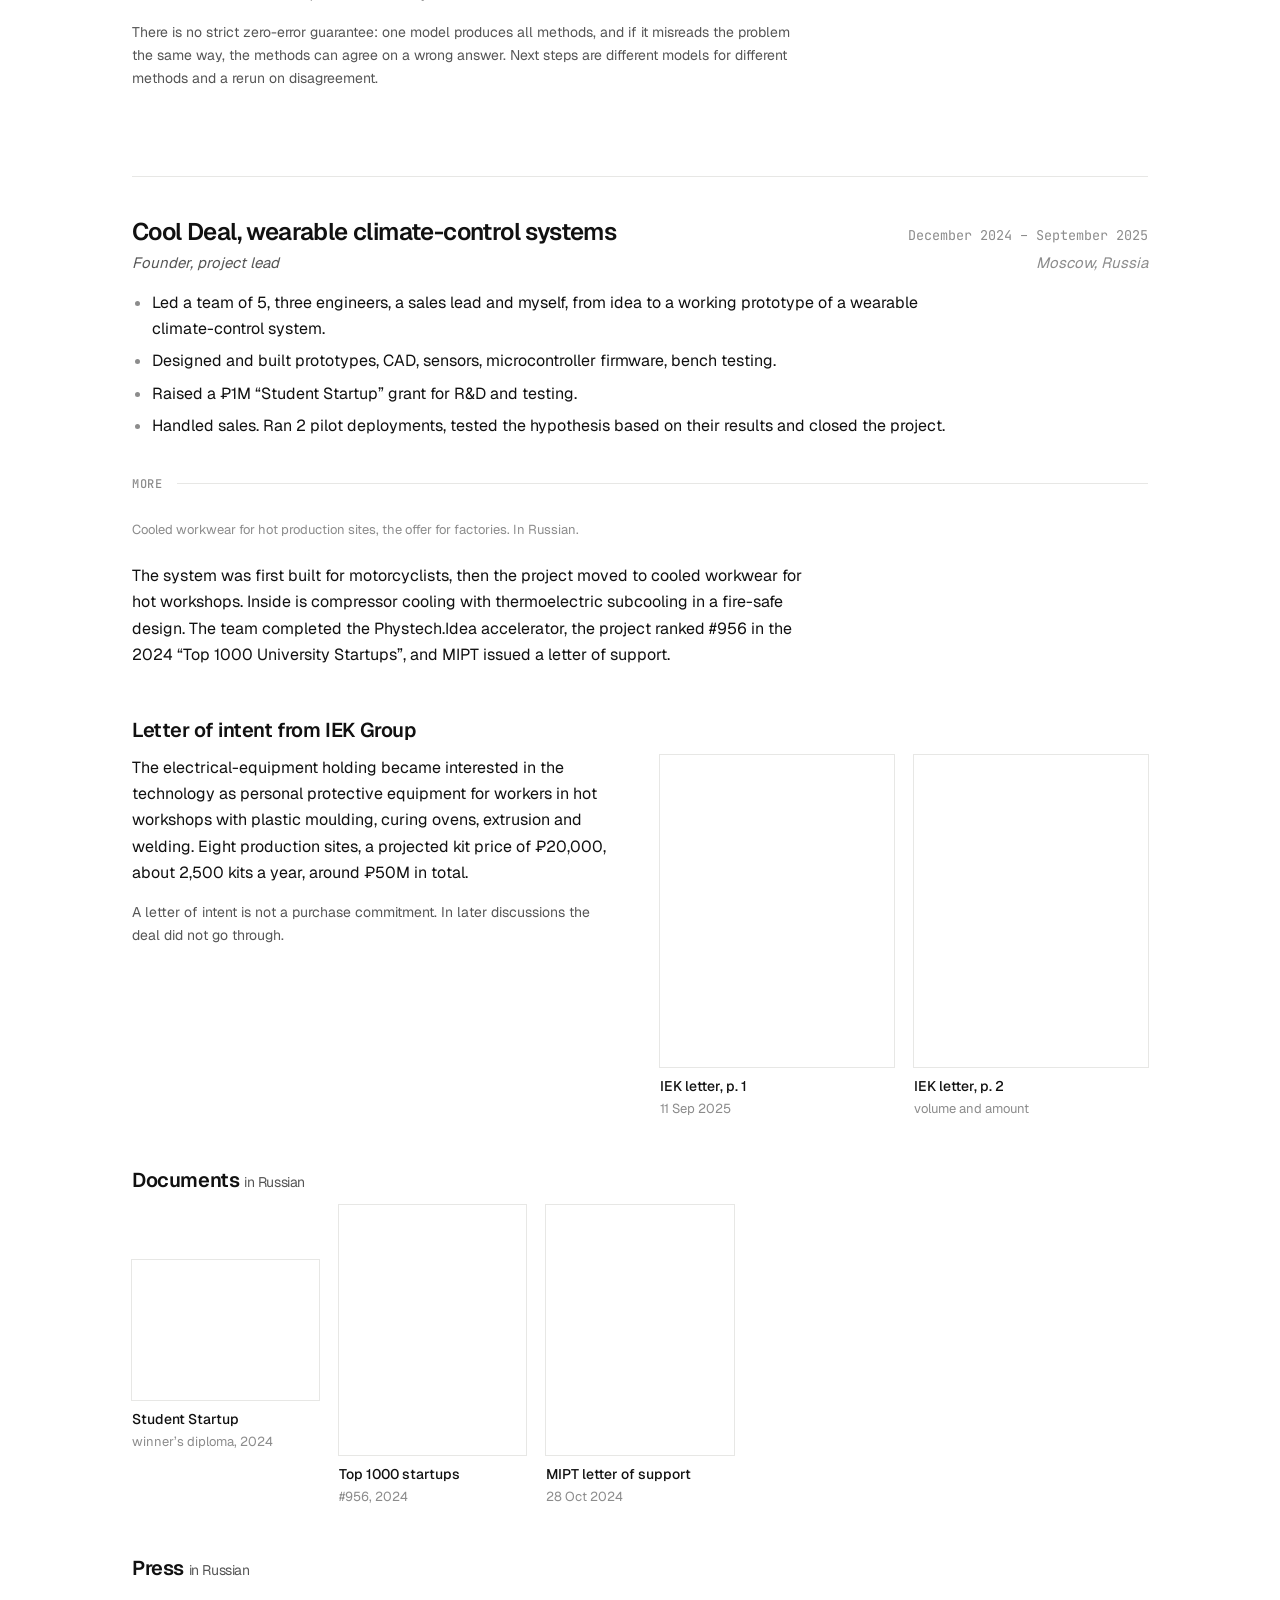
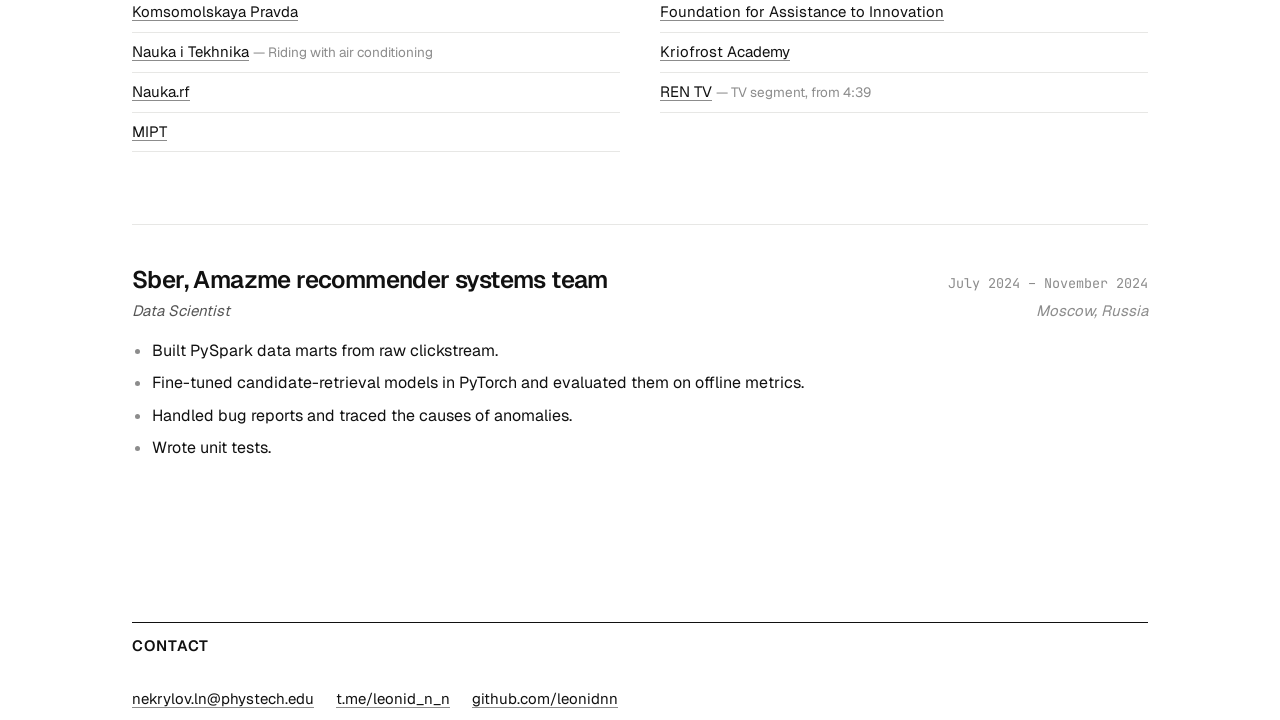
==== commit 19426f7b: "Make English the default page, move Russian to ru.html Co-Authored-By: Claude Opus 5.5 <noreply@anth" ====
--- a/en.html
+++ b/en.html
@@ -2,515 +2,9 @@
 <html lang="en">
 <head>
 <meta charset="utf-8">
-<link rel="alternate" hreflang="ru" href="index.html">
-<meta name="viewport" content="width=device-width, initial-scale=1">
 <title>Leonid Nekrylov</title>
-<meta name="description" content="Leonid Nekrylov, Robot Learning Engineer. Extended resume: education, experience and projects, skills.">
-<link rel="preconnect" href="https://fonts.googleapis.com">
-<link rel="preconnect" href="https://fonts.gstatic.com" crossorigin>
-<link href="https://fonts.googleapis.com/css2?family=Geist:wght@400;500;600;700&family=JetBrains+Mono:wght@400;500&display=swap" rel="stylesheet">
-<link rel="stylesheet" href="site.css">
+<link rel="canonical" href="index.html">
+<meta http-equiv="refresh" content="0; url=index.html">
 </head>
-<body>
-
-<header class="topbar">
-  <div class="wrap">
-    <a class="brand" href="#top">Leonid Nekrylov</a>
-    <nav class="nav" aria-label="Sections">
-      <a href="#skills">Skills</a>
-      <a href="#education">Education</a>
-      <a href="#experience">Experience and projects</a>
-    </nav>
-    <a class="iconbtn" href="index.html" hreflang="ru">RU</a>
-  </div>
-</header>
-
-<main id="top" class="wrap">
-
-<div class="cv-head">
-  <div>
-    <h1>Leonid Nekrylov</h1>
-    <p class="lead" style="margin:10px 0 20px;font-size:21px;color:var(--ink)">Robot Learning Engineer</p>
-    <p class="contacts">
-      <span>Moscow</span>
-      <a href="mailto:nekrylov.ln@phystech.edu">nekrylov.ln@phystech.edu</a>
-      <a href="https://t.me/leonid_n_n">t.me/leonid_n_n</a>
-      <a href="https://github.com/leonidnn">github.com/leonidnn</a>
-    </p>
-    <div class="projlink" style="margin-top:22px"><a class="go" href="Nekrylov_CV.pdf" download>↓ Download CV as PDF</a><span class="muted small">in Russian</span></div>
-  </div>
-  <div class="photo"><img src="media/photo.jpg" alt="Leonid Nekrylov" onerror="this.parentNode.remove()"></div>
-</div>
-
-<!-- ============ SKILLS ============ -->
-<section class="chapter" id="skills">
-  <div class="sec-title"><h2>Technical skills</h2></div>
-  <ul class="bullets">
-    <li>Python, PyTorch, PostgreSQL, Git, Pytest, Linux, LaTeX, Docker, NVIDIA Isaac Sim / Isaac Lab, MuJoCo.</li>
-    <li>English C1, TOEFL iBT 107. Russian native.</li>
-  </ul>
-</section>
-
-<!-- ============ EDUCATION ============ -->
-<section class="chapter" id="education">
-  <div class="sec-title"><h2>Education</h2></div>
-
-  <div class="entry-head edu-head">
-    <div class="l1"><h3>Moscow Institute of Physics and Technology (MIPT)</h3><span class="date">2023 – 2027</span></div>
-    <div class="l2"><span>BSc</span><span>Dolgoprudny, Russia</span></div>
-  </div>
-  <p>Phystech School of Applied Mathematics and Computer Science, Center for Cognitive Modeling.</p>
-
-  <h4 style="margin-top:24px">Relevant courses</h4>
-  <ul class="courses">
-    <li><b>Optimization and ML.</b> Year-long course on optimization methods in ML (D. Merkulov), Machine Learning 1 (R. Neychev), LLMs (Giraffe AI).</li>
-    <li><b>Reinforcement Learning.</b> Self-studied UC Berkeley CS285, Deep Reinforcement Learning (Sergey Levine).</li>
-    <li><b>Mathematics.</b> Probability theory, stochastic processes, statistics, linear algebra, calculus and functional analysis.</li>
-    <li><b>Computer Science.</b> Algorithms and data structures, C++, databases (PostgreSQL), Python.</li>
-    <li><b>Physics and engineering.</b> Introduction to robotics, theoretical mechanics.</li>
-  </ul>
-</section>
-
-<!-- ============ EXPERIENCE AND PROJECTS ============ -->
-<section class="chapter" id="experience">
-  <div class="sec-title"><h2>Experience and projects</h2></div>
-
-  <!-- PET OR THREAT -->
-  <article class="entry" id="pet">
-    <div class="entry-head">
-      <div class="l1"><h3>Pet or Threat, behaviour of a Unitree Go1 robot dog</h3><span class="date">October 2026</span></div>
-      <div class="l2"><span>Personal project, MuJoCo</span><span>Moscow, Russia</span></div>
-    </div>
-    <div class="projlink"><a class="go" href="https://leonidnn.github.io/pet-or-threat-site/">▶ Watch the video</a><a class="url" href="https://leonidnn.github.io/pet-or-threat-site/">leonidnn.github.io/pet-or-threat-site</a></div>
-    <ul class="bullets">
-      <li>A simulated robot dog that nobody gives commands to. It decides on its own what to do, for example guard, play, cuddle, wait for its owner or sleep.</li>
-      <li>The key architectural idea is that the decision module receives only perception and emits only intents such as go there or look here, while walking is handled by pretrained RL policies. So the module does not depend on the simulator and moves to another robot by replacing the lower level.</li>
-    </ul>
-
-    <figure class="media" style="margin-top:28px">
-      <video src="media/pet/en/hero_loop.mp4" poster="media/pet/en/feint.jpg" muted loop playsinline autoplay preload="metadata" aria-label="Two strangers try a feint on the dog"></video>
-    </figure>
-
-    <h3>What the dog does</h3>
-    <p class="read">Four needs (energy, social, curiosity, territory), three emotions and what the dog sees and hears decide its mode ten times a second. Pick a mode to watch a clip.</p>
-    <div class="tabs" id="modetabs" role="tablist" aria-label="Modes"></div>
-    <div class="mode-view">
-      <video id="modevideo" muted loop playsinline autoplay preload="metadata"></video>
-      <div id="modetext"></div>
-    </div>
-
-    <h3>Architecture</h3>
-    <p class="read">The system is split into three levels, like a living animal: senses, brain and muscles. Each level runs at its own rate and talks to its neighbour only through a short message. Below, in order, is what each level does and why it is built that way.</p>
-
-    <div class="lvls">
-      <div class="lvl">
-        <div class="tag-l"><b>1. Perception</b>500 times a second</div>
-        <div>
-          <h4>What the dog sees, hears and feels</h4>
-          <p>MuJoCo computes the physics, and people in the room walk according to a pre-written script. The dog does not get a ready-made picture of the world. It sees only what falls into its 240° field of view, with noise, and does not see anything hidden behind a wall or another person. It hears bangs and footsteps within 4 m. It feels touch in five body zones and tells a stroke from a pat or a shove.</p>
-          <p class="why">Touch took some work. People’s hands in simulation are infinitely stiff, and the very first stroke pressed the dog into the floor with 5 kN. I had to make a hand that yields and settles at about 8 N, like a real palm.</p>
-        </div>
-      </div>
-      <div class="pass">The brain receives a <b>perception snapshot</b>: where everyone is as far as the dog knows, what it heard, where it was touched.</div>
-
-      <div class="lvl">
-        <div class="tag-l"><b>2. Decisions</b>10 times a second</div>
-        <div>
-          <h4>What to do right now</h4>
-          <p>The dog has four needs: energy, social contact, curiosity and a sense of territory. They change over time and with events: play makes the dog tired, it misses its owner when alone, a new object makes it curious. On top of the needs there are three emotions: arousal, contentment and fear.</p>
-          <p>For each mode the brain computes a single number, how appropriate that mode is right now. The mode with the highest number wins. To keep the dog from flipping between two modes, the current mode gets a small head start and a minimum time it must stay in. Reflexes, meaning a startle, a shove or a fall, interrupt anything. Inside the chosen mode a step-by-step routine runs: for sleep, walk to the bed, turn round, lie down and curl up.</p>
-          <p class="why">Why not a state machine or a neural network. A state machine with seven modes turns into a web of transitions, and it is hard to express “tired, but someone is at the door”. Reinforcement learning would need a reward for dog-likeness, and there is no such thing. Scoring appropriateness solves both problems and also explains every decision. Here is a real line from the log:</p>
-          <code class="logline">hold the line: sentry 1.07 (threat 1.00, territorial 0.98) &gt; idle 0.12</code>
-          <p class="why">An example of a subtlety. The robot walks half as fast as a person, so the dog starts guarding as soon as a stranger could reach the target within 8 seconds, rather than when the stranger comes within some distance. Otherwise it simply does not make it in time.</p>
-        </div>
-      </div>
-      <div class="pass">The body receives an <b>intent</b>: where to go or which pose to take, where to look, whether to bark or growl.</div>
-
-      <div class="lvl">
-        <div class="tag-l"><b>3. Body</b>50 times a second</div>
-        <div>
-          <h4>How to carry it out</h4>
-          <p>Walking and getting up after a fall are driven by pretrained neural RL policies for the Go1 from the open project mjx-go1-getup. Sit, lie down, bow and shake off are predefined poses. Tail, neck and breathing run constantly in the background and show emotions: joy lifts the tail, fear tucks it in.</p>
-          <p class="why">I did not write my own gait, because the project is about behaviour, not walking. I tested the pretrained policies separately: no falls over 15 commands of 30 seconds each, and a successful get-up in 90% of 40 falls. Porting uncovered details that made the robot fall within the first second, for example an extra input normalization that was not used in training. I never blend poses and walking: the policy authors measured that blending raised the fall rate from 8% to 38–74%. A shove is also caught by the walk policy: it steps to recover, while a frozen pose simply falls over.</p>
-        </div>
-      </div>
-    </div>
-
-    <p class="read" style="margin-top:20px"><b>The key point of this design.</b> The brain knows nothing about the simulator. It receives a perception snapshot and gives back an intent. So the same brain runs in a simplified sandbox for tests, and moving it to another robot only requires replacing the first and third levels.</p>
-
-    <h3>Metrics</h3>
-    <p class="read small muted">All scenarios are deterministic. Each runs twice, with emotions and with affect frozen at neutral. A separate test over 20 seeds, 72 minutes of simulation, 0 falls.</p>
-    <div class="tablewrap">
-      <table>
-        <thead><tr><th>Scenario</th><th>What it tests</th><th>With emotions</th><th>Without emotions</th></tr></thead>
-        <tbody>
-          <tr><td><code>guard_point</code></td><td>guarding a point, two attempts</td><td>not reached, closest 1.99 m, on the line 92%</td><td>not reached, 1.97 m, 94%</td></tr>
-          <tr><td><code>two_intruders</code></td><td>a feint from two sides</td><td>not reached, 0.94 m, on the line 74%</td><td>not reached, 0.67 m, 73%</td></tr>
-          <tr><td><code>guard_owner</code></td><td>guarding a moving owner</td><td>not reached, 1.46 m, 94%</td><td>not reached, 1.68 m, 100%</td></tr>
-          <tr><td><code>fetch</code></td><td>fetch, two throws</td><td>2/2 to the feet, 19.1 s</td><td>2/2, 19.8 s</td></tr>
-          <tr><td><code>companion</code></td><td>petting for 20 s, then a pause</td><td>deepest pose, asks for more 2 times</td><td>1 time</td></tr>
-          <tr><td><code>missing_owner</code></td><td>owner away for 45 s</td><td>at the door 78%, 7.5 whines per minute, 4 bounces on greeting</td><td>78%, 5.0 per minute, 2 bounces</td></tr>
-          <tr><td><code>rest</code></td><td>a tired dog, a bang during sleep</td><td>asleep after 22.4 s, startles 1</td><td>22.4 s, startles 0</td></tr>
-          <tr><td><code>reflexes</code></td><td>two bangs, a shove, a knock-down</td><td>startle 0.78 → 0.59, falls 2, get-ups 2</td><td>no startle, 1 and 1</td></tr>
-          <tr class="hl"><td><code>day_in_life</code></td><td>3.5 minutes, no script for modes</td><td>10 mode switches, 7 modes, 0 falls</td><td>same</td></tr>
-        </tbody>
-      </table>
-    </div>
-    <p class="read small muted" style="margin-top:10px">On the line means the share of guarding time the dog stood within 0.6 m of the segment between the intruder and the target.</p>
-
-    <div class="grid2" style="margin-top:28px">
-      <figure class="media"><img class="zoom" src="media/pet/modes.png" alt="One still per mode" loading="lazy"><figcaption>One still per mode.</figcaption></figure>
-      <figure class="media"><img class="zoom" src="media/pet/poses.png" alt="Pose library" loading="lazy"><figcaption>Pose library.</figcaption></figure>
-    </div>
-
-    <h3>Limitations</h3>
-    <ul class="clean read">
-      <li>People are kinematic and touch the dog only with their hands. Whether an intruder gets through is decided by an explicit deterrence model, so guarding metrics measure the dog’s positioning and timing.</li>
-      <li>The Go1 walk policy cannot walk backwards or sideways and tops out at 0.5 m/s. Stepping back is a pose.</li>
-      <li>Perception takes ground-truth positions from the simulator through a sensor model with field of view, occlusion, noise and dropouts, not a learned detector.</li>
-    </ul>
-  </article>
-
-  <!-- GRASP -->
-  <article class="entry" id="grasp">
-    <div class="entry-head">
-      <div class="l1"><h3>MIPT CCM, RL agent for RGB-D object grasping</h3><span class="date">September 2026 – October 2026</span></div>
-      <div class="l2"><span>Research project, Isaac Sim, UR10e</span><span>Moscow, Russia</span></div>
-    </div>
-    <div class="projlink"><a class="go" href="https://github.com/leonidnn/isaac-rgbd-grasping">▶ Watch the video and code</a><a class="url" href="https://github.com/leonidnn/isaac-rgbd-grasping">github.com/leonidnn/isaac-rgbd-grasping</a></div>
-    <ul class="bullets">
-      <li>Built an Isaac Sim environment for grasp training with object randomization. Wrote a custom Vulkan layer that keeps the renderer off other people’s GPUs on the shared server.</li>
-      <li>Trained an RL agent. A network predicts grasp success for every point and angle from a depth map, and the agent takes the best one.</li>
-      <li>Evaluation in new random poses with the full arm approach gave 18/20 and 19/20 on two objects. SAC did not learn at all in 5.7k attempts.</li>
-      <li>Added a new object, a bag of chips, and compared fine-tuning approaches that avoid forgetting the old ones. The best so far is two networks with a switch by object type, giving 88% on the new object versus 42% without fine-tuning while keeping 95% on the old ones.</li>
-      <li>Found a rendering artefact that had distorted training, and fixed the setup.</li>
-    </ul>
-
-    <div class="more-head">More</div>
-
-    <div class="grid2" style="align-items:center">
-      <figure class="media">
-        <img class="zoom" src="media/grasp/arm-can-ok.webp" alt="The agent grasps a can, the arm moves from its home pose and lifts the object" loading="lazy">
-        <figcaption>The trained agent chooses where and at what angle to grasp from a top-down image. The arm moves from its home pose, grasps the can and lifts it.</figcaption>
-      </figure>
-      <div>
-        <p><b>Task.</b> One of three objects lies on the table, a juice carton, a can or a bag of chips. A camera takes a top-down image, the agent decides where and at what angle to grasp, and the arm grasps from above and lifts. Success means lifting by 10 cm and holding for 1 s.</p>
-        <p>Every episode is randomized. The object, its position on the table, rotation from 0 to 360° and pose all change, the carton stands or lies, the chips face up or down.</p>
-        <p class="muted small">Everything happens in simulation. Full arm approach means the arm travels from its home pose using my planner instead of being teleported to the object, as in the fast training environment.</p>
-      </div>
-    </div>
-
-    <h3>How the agent works</h3>
-    <p class="read">A Q-map following Zeng et al. 2018, Visual Pushing-Grasping, with a much simpler network. An episode is a single step, so training reduces to Q-learning with a horizon of one. After each attempt we know whether the grasp succeeded, and the network output at that cell is pulled towards 1 or 0.</p>
-    <div class="flow" aria-label="Agent pipeline">
-      <div class="node"><b>RGB-D camera</b><span>top-down image, depth only</span></div>
-      <div class="arrow">→</div>
-      <div class="node"><b>128×128 height map</b><span>a 70×70 cm patch of the table</span></div>
-      <div class="arrow">→</div>
-      <div class="node"><b>U-Net</b><span>8 maps, one per 22.5° angle</span></div>
-      <div class="arrow">→</div>
-      <div class="node"><b>Best cell on the object</b><span>point and angle with the highest success probability</span></div>
-      <div class="arrow">→</div>
-      <div class="node"><b>Grasp</b><span>height by rule, object top minus 3 cm</span></div>
-    </div>
-    <div class="grid3 small">
-      <div class="card"><h4>Training</h4>BCE on the chosen cell, replay buffer, ε-greedy from 0.5 to 0.1 over 8 hours, Adam 1e-4.</div>
-      <div class="card"><h4>Fast environment</h4>8 tables in one process, the arm teleports 10 cm above the target point. One attempt takes 1–2 s instead of 1–2 minutes.</div>
-      <div class="card"><h4>SAC</h4>The actor outputs x, y and angle directly. Within 5.7k attempts it collapsed to “always the table centre”.</div>
-    </div>
-
-    <figure class="media narrow" style="margin-top:28px">
-      <img class="zoom light" src="media/grasp/6_rl_2_depth_train_qmap_d_viz_qmap_028488.png" alt="Frame with the chosen grasp, height map and network heat map" loading="lazy">
-      <figcaption>Where the agent aims at the end of training. Top, the colour frame with the chosen grasp. Middle, the height map the network sees. Bottom, the success probability. The original 15×22 cm chips bag gets no hot spot because it is wider than the gripper opening.</figcaption>
-    </figure>
-
-    <h3>The work step by step</h3>
-    <p class="read">Each step started by checking that the previous one worked. Every run is kept in the repository with the code of its version, failed ones included.</p>
-    <div class="stepper" id="stepper">
-      <div class="steps" role="tablist" aria-label="Steps"></div>
-      <div class="step-panel" role="tabpanel" aria-live="polite"></div>
-    </div>
-
-    <h3>Results</h3>
-    <p class="read small muted">Success rate, 95% Wilson confidence interval in brackets.</p>
-    <div class="tablewrap">
-      <table>
-        <thead><tr><th>Method</th><th>Carton</th><th>Can</th><th>Original chips</th></tr></thead>
-        <tbody>
-          <tr><td>Oracle, knows the true pose</td><td class="num">10/10 <span class="ci">[72–100]</span></td><td class="num">10/10 <span class="ci">[72–100]</span></td><td class="num">0/10 <span class="ci">[0–28]</span></td></tr>
-          <tr><td>Baseline, depth, rule and planner</td><td class="num">11/11 <span class="ci">[74–100]</span></td><td class="num">11/11 <span class="ci">[74–100]</span></td><td class="num">—</td></tr>
-          <tr><td>Q-map, attempt 2, training, last 4 hours</td><td class="num">87% <span class="ci">[86–88]</span></td><td class="num">85% <span class="ci">[84–86]</span></td><td class="num">0%</td></tr>
-          <tr><td>Q-map, attempt 2, fast environment</td><td class="num">54/58 = 93% <span class="ci">[84–97]</span></td><td class="num">64/72 = 89% <span class="ci">[80–94]</span></td><td class="num">0/62</td></tr>
-          <tr class="hl"><td>Q-map, attempt 2, full arm approach</td><td class="num">18/20 = 90% <span class="ci">[70–97]</span></td><td class="num">19/20 = 95% <span class="ci">[76–99]</span></td><td class="num">—</td></tr>
-          <tr><td>Q-map, attempt 1, RGB-D with the render bug</td><td class="num">4/41 = 10%</td><td class="num">3/43 = 7%</td><td class="num">0/44</td></tr>
-          <tr><td>SAC, attempt 1</td><td class="num">0/39</td><td class="num">0/39</td><td class="num">0/50</td></tr>
-        </tbody>
-      </table>
-    </div>
-    <p class="read small muted" style="margin-top:10px">The agent nearly matched the baseline, 90–95% versus 100%, with overlapping intervals. The baseline is hand-written, while the agent learned where and at what angle to grasp on its own.</p>
-
-    <h3>The rendering artefact</h3>
-    <div class="grid2">
-      <div class="read">
-        <p>After the first night of training neither the Q-map nor SAC had learned. In the visualizations the colour frame and the depth showed different scenes. A table with a can showed a box in colour, and the colours were washed out.</p>
-        <p>The hypothesis was that the RTX renderer blends a new frame with previous ones, and I rendered only twice after moving the objects. The test showed that after 2 renders the frame is entirely from the previous scene, after 4 it is a mix, and from 8 on it is correct. Depth is correct immediately.</p>
-        <p>The fix is 10 renders before each capture and depth only as the network input.</p>
-        <p class="muted small">In the second attempt I changed several things at once, so I do not attribute all the improvement to the bug. Still, the same network right after switching the input, before any fine-tuning, succeeded 9 times out of 19, so it had learned something from depth overnight.</p>
-      </div>
-      <div style="display:grid;gap:20px">
-        <figure class="media"><img class="zoom light" src="media/grasp/6_rl_analysis_rgb_bug.png" alt="Training success by hour, attempt 1 and attempt 2" loading="lazy"><figcaption>Training success rate by hour. Red is attempt 1, green is attempt 2. Plot labels are in Russian.</figcaption></figure>
-        <figure class="media"><img class="zoom light" src="media/grasp/6_rl_2_depth_rgb_check_rgb_check_round0.png" alt="Frames after 2, 4, 8, 16 and 32 renders" loading="lazy" style="max-height:340px;object-fit:cover;object-position:top"><figcaption>Frames after 2, 4, 8, 16 and 32 renders. Click to enlarge.</figcaption></figure>
-      </div>
-    </div>
-
-    <h3>How precise a grasp has to be</h3>
-    <div class="grid2" style="align-items:start">
-      <figure class="media"><img class="zoom light" src="media/grasp/6_rl_analysis_tolerance_map.png" alt="Grasp tolerance map" loading="lazy"><figcaption>Success rate by grasp point relative to the object centre, 28k attempts from the second training run.</figcaption></figure>
-      <div>
-        <div class="tablewrap">
-          <table>
-            <thead><tr><th>Distance to centre</th><th>Can</th><th>Carton</th></tr></thead>
-            <tbody>
-              <tr><td>0–1 cm</td><td class="num">93%</td><td class="num">99%</td></tr>
-              <tr><td>1–2 cm</td><td class="num">83%</td><td class="num">90%</td></tr>
-              <tr><td>2–3 cm</td><td class="num">23%</td><td class="num">74%</td></tr>
-              <tr><td>3–4 cm</td><td class="num">7%</td><td class="num">60%</td></tr>
-              <tr><td>4–5 cm</td><td class="num">3%</td><td class="num">52%</td></tr>
-            </tbody>
-          </table>
-        </div>
-        <p class="small muted" style="margin-top:14px">The can is round, yet the finger angle still matters. Near the centre an angle of 90–135° gives 93%, 45–90° only 61%. Apparently the wrist orientation relative to the robot matters. The agent learned this and almost always grasps the can at 112.5°.</p>
-      </div>
-    </div>
-
-    <h3>A new object without forgetting the old ones</h3>
-    <div class="grid2" style="align-items:center">
-      <div class="read">
-        <p>Nobody could grasp the original chips bag, not even the oracle, because it is wider than the gripper opening. I shrank the bag to 6×2×8.7 cm. The oracle grasps it 18 times out of 18, the old agent without fine-tuning 42% of the time.</p>
-        <p>I compared six fine-tuning approaches under the same budget of 6,400 attempts, about 5 hours on a 2080 Ti, followed by 64 attempts per object. Hypotheses were written down before the results came in.</p>
-      </div>
-      <figure class="media"><img class="zoom" src="media/grasp/chips-ok.webp" alt="The agent grasps the smaller chips bag" loading="lazy"><figcaption>The variant with two networks and a switch grasping the smaller chips in the final evaluation.</figcaption></figure>
-    </div>
-
-    <div class="chart-tools">
-      <div class="seg" role="group" aria-label="Sort">
-        <button aria-pressed="true" data-sort="none">Experiment order</button>
-        <button aria-pressed="false" data-sort="chips">By chips</button>
-        <button aria-pressed="false" data-sort="old">By old objects</button>
-      </div>
-    </div>
-    <div class="chart" id="clchart"></div>
-    <div class="legend"><span><i style="background:var(--c3)"></i>chips, new object</span><span><i style="background:var(--c1)"></i>carton</span><span><i style="background:var(--c2)"></i>can</span><span class="muted">Whiskers show the 95% interval. Hover over a bar for the numbers.</span></div>
-
-    <p class="note">FiLM with an object code and replay with 20% old objects in training keep all three objects at 88–94%, on par with two separate networks. Without old objects in training, as in naive fine-tuning and adapters, forgetting is severe and fast. One seed and 64 attempts per object, the intervals of the top three variants overlap.</p>
-
-    <h4 style="margin-top:28px">Hypotheses and outcomes</h4>
-    <details><summary>Naive fine-tuning will learn chips fastest but forget the old objects <span class="tag">partly</span></summary><div>Best on chips, 95%, and forgetting was instant. By 800 attempts the carton was at 12 of 32 and the can at 7 of 32. But the prediction that the standing carton would barely suffer was wrong. In the end the carton dropped more than the can, 39% versus 56%.</div></details>
-    <details><summary>With replay, forgetting will be an early dip rather than a slow drift <span class="tag">for the can</span></summary><div>The can dipped by 800 attempts and recovered to 29–30 of 32. The carton dropped and stayed down, which looks more like drift. Replay was the fastest to reach 80% on chips, by 800 attempts.</div></details>
-    <details><summary>FiLM ends up like replay but with a deeper early dip <span class="tag">first part right</span></summary><div>Final 94, 94 and 89%, close to replay. The early dip on the can was the same as replay’s.</div></details>
-    <details><summary>Adapters will barely forget <span class="tag">wrong</span></summary><div>The can fell to 2 of 32 by 1,600 attempts and ended at 55%. Freezing the backbone is not enough, the adapters act on every object, and the correction for chips breaks the old ones.</div></details>
-    <details><summary>Training from scratch on all objects will be worst but balanced <span class="tag">half right</span></summary><div>Worst on chips, 78%. Not balanced though, the can is at 59%, and training was unstable, everything collapsed at 1,600 attempts and then recovered.</div></details>
-
-    <h3>The Vulkan layer and the shared server</h3>
-    <div class="grid2">
-      <div class="read">
-        <p>GPUs with RT cores, needed to render the camera, exist on only one lab server, two RTX 2080 Ti. The other GPUs are A100s used by other people.</p>
-        <ul class="clean">
-          <li><b>glibc.</b> The server runs Ubuntu 20.04, while Isaac Sim 4.5 needs glibc 2.34. I patched the Python binary with <code>patchelf</code> and supplied libraries via <code>LD_LIBRARY_PATH</code> to my process only.</li>
-          <li><b>Vulkan.</b> The renderer sees all 8 GPUs and ignores <code>CUDA_VISIBLE_DEVICES</code>, on the first run it took someone else’s A100. I wrote a Vulkan layer that hides other GPUs from the process.</li>
-          <li><b>Neighbours.</b> Jobs run only through <code>run.sh</code>, with a memory check, GPU lock, tmux and a watchdog that kills the job if it threatens others’ memory. A queue, <code>wait_run.sh</code>, waits for a free GPU and resumes training from a backup after a crash.</li>
-        </ul>
-      </div>
-      <figure class="media"><img class="zoom" src="media/grasp/side-v9.webp" alt="Side grasp of the carton, version 9" loading="lazy"><figcaption>Side grasp, version 9, joints move one at a time. It worked, but the wrist camera pressed into the table at up to 1000 N. After that the agent grasps only from above.</figcaption></figure>
-    </div>
-  </article>
-
-  <!-- HYBRID SOLVER -->
-  <article class="entry" id="hybrid">
-    <div class="entry-head">
-      <div class="l1"><h3>NB-Technologies, Hybrid Solver</h3><span class="date">September 2025 – November 2025</span></div>
-      <div class="l2"><span>LLM developer</span><span>Moscow, Russia</span></div>
-    </div>
-    <div class="projlink"><a class="go" href="https://huggingface.co/spaces/leonid-nn/hybrid-solver">▶ Try the solver</a><a class="url" href="https://huggingface.co/spaces/leonid-nn/hybrid-solver">huggingface.co/spaces/leonid-nn/hybrid-solver</a></div>
-    <div class="projlink" style="margin-top:-8px"><a class="go" href="https://github.com/leonidnn/hybrid-solver">▶ See the code</a><a class="url" href="https://github.com/leonidnn/hybrid-solver">github.com/leonidnn/hybrid-solver</a></div>
-    <ul class="bullets">
-      <li>A math problem solver that either gives the correct answer or honestly says it could not get one.</li>
-      <li>The key idea is to turn a language model from a Monte Carlo algorithm, which always answers but is sometimes wrong, into a Las Vegas algorithm, as in the ZPP class. Three independent methods solve the problem, model reasoning, exact computation in SymPy and a numerical check, and an answer is given only if all of them agree.</li>
-    </ul>
-
-    <div class="more-head">More</div>
-    <div class="grid2">
-      <figure class="media"><img class="zoom light" src="media/hybrid/geometry.jpg" alt="Geometry: three methods agree on the square root of 109, the drawing is built from the solution's coordinates" loading="lazy"><figcaption>Geometry. Three methods agree on √109, and the drawing is built from the coordinates computed by the exact solution. Interface in Russian.</figcaption></figure>
-      <figure class="media"><img class="zoom light" src="media/hybrid/area.jpg" alt="Area between a parabola and a line, answer 4/3" loading="lazy"><figcaption>Area between a parabola and a line. Answer 4/3, with the region shaded.</figcaption></figure>
-    </div>
-
-    <h3>The idea</h3>
-    <p class="read">A language model solving a problem behaves like a Monte Carlo probabilistic algorithm. It always gives an answer, but sometimes a wrong one, and a wrong answer looks just as confident as a right one. For a learning tool this is the worst case: a student cannot check the answer, and an error is presented as truth.</p>
-    <p class="read">Complexity theory has the class ZPP, problems solved by a Las Vegas algorithm. Such an algorithm never gives a wrong answer and instead sometimes says “don’t know”. The project carries this idea over to a language model. The model can still make mistakes, but the solver is built so that a mistake does not reach the user.</p>
-
-    <h3>How it works</h3>
-    <div class="flow" aria-label="Solver pipeline">
-      <div class="node"><b>Problem analysis</b><span>topic, answer type, whether a drawing is needed</span></div>
-      <div class="arrow">→</div>
-      <div class="node"><b>Reasoning</b><span>step-by-step solution, like a teacher</span></div>
-      <div class="arrow">+</div>
-      <div class="node"><b>Exact computation</b><span>SymPy code, exact arithmetic</span></div>
-      <div class="arrow">+</div>
-      <div class="node"><b>Numerical check</b><span>brute force, Monte Carlo, numerical methods</span></div>
-      <div class="arrow">→</div>
-      <div class="node"><b>Comparison</b><span>all agree, an answer; otherwise, a refusal</span></div>
-    </div>
-    <p class="read">The three methods run in parallel and know nothing about each other’s answers. Their errors come from different sources: reasoning fails on logic and arithmetic, symbolic code fails on the setup but computes exactly, and the numerical check cannot do clever reasoning but brute force is immune to logical mistakes. For a user to see a wrong answer, all three methods must fail, and fail in the same way.</p>
-    <p class="read">Answers are compared in SymPy: √109, <code>sqrt(109)</code> and 10.4403065 count as one answer, and the order of roots does not matter. If code crashes, the model fixes it once from the error message, still without seeing the other methods’ answers.</p>
-
-    <h3>When an answer is given</h3>
-    <div class="tablewrap">
-      <table>
-        <thead><tr><th>Situation</th><th>What the user sees</th></tr></thead>
-        <tbody>
-          <tr class="hl"><td>At least two methods answered, all answers agree, at least one is exact</td><td>The answer and a drawing</td></tr>
-          <tr><td>Methods gave different answers</td><td>“Could not get a reliable answer”</td></tr>
-          <tr><td>Only one method answered</td><td>“Could not get a reliable answer”, nothing to confirm it with</td></tr>
-          <tr><td>A proof problem</td><td>The solution is marked as unverified</td></tr>
-        </tbody>
-      </table>
-    </div>
-    <p class="read small muted" style="margin-top:10px">The solver never picks the “more likely” of disagreeing answers.</p>
-
-    <h3>Drawings from the computation</h3>
-    <p class="read">In geometry problems the exact-solution code not only computes the answer but also outputs the figure in coordinates, and the server renders it as SVG. The drawing is the same configuration the code computed the answer on, so if the code misread the problem, it shows in the picture. For calculus problems it plots functions and shaded regions.</p>
-
-    <h3>Experiments and limitations</h3>
-    <p class="read">How close the solver gets to ZPP is measured on three problem sets with reference answers: school problems from Russian MATH-500, university problems from U-MATH and olympiad problems from OlympiadBench. The main metrics are the accuracy of given answers and coverage, how often the solver answers at all. For comparison, the same model is scored without the cross-check, like an ordinary chatbot.</p>
-    <p class="read muted small">There is no strict zero-error guarantee: one model produces all methods, and if it misreads the problem the same way, the methods can agree on a wrong answer. Next steps are different models for different methods and a rerun on disagreement.</p>
-  </article>
-
-  <!-- COOL DEAL -->
-  <article class="entry" id="cooldeal">
-    <div class="entry-head">
-      <div class="l1"><h3>Cool Deal, wearable climate-control systems</h3><span class="date">December 2024 – September 2025</span></div>
-      <div class="l2"><span>Founder, project lead</span><span>Moscow, Russia</span></div>
-    </div>
-    <ul class="bullets">
-      <li>Led a team of 5, three engineers, a sales lead and myself, from idea to a working prototype of a wearable climate-control system.</li>
-      <li>Designed and built prototypes, CAD, sensors, microcontroller firmware, bench testing.</li>
-      <li>Raised a ₽1M “Student Startup” grant for R&amp;D and testing.</li>
-      <li>Handled sales. Ran 2 pilot deployments, tested the hypothesis based on their results and closed the project.</li>
-    </ul>
-
-    <div class="more-head">More</div>
-    <figure class="media" style="margin-bottom:24px">
-      <img class="zoom light" src="media/cooldeal-jacket.jpg" alt="Cool Deal, cooled workwear for hot production sites" loading="lazy">
-      <figcaption>Cooled workwear for hot production sites, the offer for factories. In Russian.</figcaption>
-    </figure>
-    <p class="read">The system was first built for motorcyclists, then the project moved to cooled workwear for hot workshops. Inside is compressor cooling with thermoelectric subcooling in a fire-safe design. The team completed the Phystech.Idea accelerator, the project ranked #956 in the 2024 “Top 1000 University Startups”, and MIPT issued a letter of support.</p>
-
-    <h3>Letter of intent from IEK Group</h3>
-    <div class="grid2" style="align-items:start">
-      <div class="read">
-        <p>The electrical-equipment holding became interested in the technology as personal protective equipment for workers in hot workshops with plastic moulding, curing ovens, extrusion and welding. Eight production sites, a projected kit price of ₽20,000, about 2,500 kits a year, around ₽50M in total.</p>
-        <p class="muted small">A letter of intent is not a purchase commitment. In later discussions the deal did not go through.</p>
-      </div>
-      <div class="docs" style="grid-template-columns:1fr 1fr">
-        <button class="doc" data-full="media/docs/iek-loi-1.png" data-cap="IEK Group, letter of intent, page 1, 11 Sep 2025, in Russian"><img src="media/docs/iek-loi-1.png" alt="IEK letter, page 1" loading="lazy"><div><b>IEK letter, p. 1</b>11 Sep 2025</div></button>
-        <button class="doc" data-full="media/docs/iek-loi-2.png" data-cap="IEK Group, letter of intent, page 2, in Russian"><img src="media/docs/iek-loi-2.png" alt="IEK letter, page 2" loading="lazy"><div><b>IEK letter, p. 2</b>volume and amount</div></button>
-      </div>
-    </div>
-
-    <h3>Documents <span class="muted small" style="font-weight:400">in Russian</span></h3>
-    <div class="docs">
-      <button class="doc wide" data-full="media/docs/diploma-studstartup-1.png" data-cap="Winner’s diploma, Student Startup program, Foundation for Assistance to Innovation, 2024"><img src="media/docs/diploma-studstartup-1.png" alt="Student Startup diploma" loading="lazy"><div><b>Student Startup</b>winner’s diploma, 2024</div></button>
-      <button class="doc" data-full="media/docs/top1000-1.png" data-cap="Certificate for #956 in the Top 1000 University Startups ranking, 2024"><img src="media/docs/top1000-1.png" alt="Top 1000 certificate" loading="lazy"><div><b>Top 1000 startups</b>#956, 2024</div></button>
-      <button class="doc" data-full="media/docs/mipt-letter-1.png" data-cap="Letter of support from MIPT, 28 Oct 2024"><img src="media/docs/mipt-letter-1.png" alt="MIPT letter of support" loading="lazy"><div><b>MIPT letter of support</b>28 Oct 2024</div></button>
-    </div>
-
-    <h3>Press <span class="muted small" style="font-weight:400">in Russian</span></h3>
-    <ul class="press">
-      <li><a href="https://www.kp.ru/daily/27675/5063858/" rel="noopener">Komsomolskaya Pravda</a></li>
-      <li><a href="https://наука-техника.рф/news/Na-bajjke-s-kondicionerom-" rel="noopener">Nauka i Tekhnika</a> <span>— Riding with air conditioning</span></li>
-      <li><a href="https://наука.рф/news/pozharobezopasnuyu-sistemu-klimat-kontrolya-dlya-mototsiklistov-sozdali-v-mfti/" rel="noopener">Nauka.rf</a></li>
-      <li><a href="https://www.mipt.ru/news/na-bayke-s-konditsionerom-v-mfti-razrabotali-pozharobezopasnuyu-sistemu-klimat-kontrolya-dlya-motots" rel="noopener">MIPT</a></li>
-      <li><a href="https://www.fasie.ru/press/fund/pri-podderzhke-fonda-sodeystviya-innovatsiyam-sozdana-sistema-klimat-kontrolya-dlya-mototsiklistov/" rel="noopener">Foundation for Assistance to Innovation</a></li>
-      <li><a href="https://kriofrost.academy/lenta/novosti/pri-podderzhke-fonda-sodeystviya-innovaciyam-sozdana-sistema-klimat-kontrolya-dlya-motociklistov/" rel="noopener">Kriofrost Academy</a></li>
-      <li><a href="https://rutube.ru/video/70881597ba4de7b5c7f98f4e797b54d3/?t=279&amp;r=plemwd" rel="noopener">REN TV</a> <span>— TV segment, from 4:39</span></li>
-    </ul>
-  </article>
-
-  <!-- SBER -->
-  <article class="entry" id="sber">
-    <div class="entry-head">
-      <div class="l1"><h3>Sber, Amazme recommender systems team</h3><span class="date">July 2024 – November 2024</span></div>
-      <div class="l2"><span>Data Scientist</span><span>Moscow, Russia</span></div>
-    </div>
-    <ul class="bullets">
-      <li>Built PySpark data marts from raw clickstream.</li>
-      <li>Fine-tuned candidate-retrieval models in PyTorch and evaluated them on offline metrics.</li>
-      <li>Handled bug reports and traced the causes of anomalies.</li>
-      <li>Wrote unit tests.</li>
-    </ul>
-  </article>
-</section>
-
-<section class="chapter" id="contact">
-  <div class="sec-title"><h2>Contact</h2></div>
-  <p class="contacts">
-    <a href="mailto:nekrylov.ln@phystech.edu">nekrylov.ln@phystech.edu</a>
-    <a href="https://t.me/leonid_n_n">t.me/leonid_n_n</a>
-    <a href="https://github.com/leonidnn">github.com/leonidnn</a>
-  </p>
-</section>
-</main>
-<footer></footer>
-
-<div class="lightbox" id="lightbox" role="dialog" aria-modal="true" aria-label="Image viewer"><img alt=""><div class="cap"></div></div>
-<div class="tip" id="tip"></div>
-
-<script>
-const STEPS_DATA = [
-  ['Server and Isaac Sim', 'GPUs with RT cores exist on only one server, two RTX 2080 Ti. The server has an old glibc, so the environment had to be patched. Rendering through Vulkan saw all 8 GPUs and on the first run took someone else’s A100. I wrote a Vulkan layer that hides other GPUs, and <code>run.sh</code>, the only way to launch, with a watchdog.', []],
-  ['Scene', 'The scene and robot come from MetaIsaacGrasp. The table and floor from Nucleus would not load and the renderer hung, so I replaced them with boxes. Mounted a camera above and checked that IK takes the wrist exactly where it should, 0.0 mm error.', ['1_setup_robot_scene_rgb.png', '1_setup_robot_scene_depth.png']],
-  ['Objects', 'Converted the models to USD and scaled them to real sizes. Carton 6×6×19 cm, can 8 cm in diameter, chips bag 15×22×5 cm. Checked how they settle on the table. The carton stands or lies, the can only stands because it rolls on its side, the chips only lie.', ['objects.webp']],
-  ['Top grasp', 'At first it kept missing. It turned out that in the USD the Hand-E fingers point along the wrist’s y axis, not z as in the URDF. After fixing that, the grasp worked.', []],
-  ['Side grasp, 10 versions', 'The arm knocked the box over, fell short or twisted through itself. I wrote my own planner with UR10e kinematics via DH, matching the simulator to 0.0 mm, batched IK and sphere collisions. Plan-vs-actual plots showed the arm lagging and cutting corners, up to 0.16 rad. In v9 the joints moved one at a time and the grasp succeeded, but the wrist camera pressed into the table at up to 1000 N, and it was missing from the collision model. I decided to grasp only from above.', ['side-knocked.webp', '3_grasp_side_v7_collisions_joints_plan_vs_fact.png']],
-  ['Environment and oracle', 'Every episode is random, with object, position, rotation and pose changing. The oracle knows the true pose and verifies the environment works. Carton and can 10 of 10, chips 0 of 10, the bag is wider than the 8.5 cm gripper opening. Along the way I found which axis the fingers close along. At angle 0 the lying carton 10 of 10, at 90 only 3 of 10.', []],
-  ['Baseline without learning', 'A rule on the depth map. Find the object, take its centre, turn the fingers across the short side, move the arm with the planner. Carton 11 of 11, can 11 of 11.', ['baseline-tetrapak.webp']],
-  ['Fast environment', 'With a real arm approach one attempt takes 1–2 minutes, while PPO needs tens of thousands. I built a fast environment, 8 tables in one process, the arm teleports above the point, then descends, closes and lifts, 1–2 s per attempt. I chose algorithms with a replay buffer, the Q-map and SAC.', ['6_rl_2_depth_fly_check_8envs_what_agent_sees.png']],
-  ['Attempt 1', 'Q-map and SAC for 8 hours each, in parallel on two 2080 Ti, with colour and depth input. Neither learned. The Q-map reached about 7%, SAC degenerated into “always the table centre”. In the morning I found the delayed colour frame bug.', ['sac-fail.webp']],
-  ['Attempt 2', 'Only the Q-map and only depth, choices restricted to object cells, ε decaying over 8 hours, 8 tables. No progress for the first hour and a half, then by the hour 36, 54, 70, 80, 86% and a plateau. 12 hours and 28,488 attempts.', ['6_rl_2_depth_train_qmap_d_viz_curves.png', 'fast-can-ok.webp']],
-  ['Grasp precision', 'From the logs of the second attempt I built a map of successful grasps. The agent takes the can only within 2 cm of its centre, and for the carton the angle matters too. The agent learned on its own to take the can at 112.5°.', ['6_rl_analysis_tolerance_map.png']],
-  ['Full arm approach', 'The agent picks the point, and the arm travels from its home pose with the planner, as for the baseline. Carton 18 of 20, can 19 of 20, almost the same as in the simplified training environment.', ['arm-tetrapak-side-ok.webp', 'arm-can-fail.webp']],
-  ['Release package', 'Packaged the weights and minimal code so the agent can be downloaded and tried without a simulator, by placing an object and seeing where it grasps, or in Isaac Sim. One command downloads it.', []],
-  ['Smaller chips', 'The bag was shrunk to 6×2×8.7 cm, and the old agent grasps it 42% of the time. Six fine-tuning approaches under an equal budget are compared below.', ['chips-ok.webp', '7_chips_1_router_train_viz_curves.png']],
-];
-const CL_DATA = [
-  ['Old agent, no fine-tuning', [[42,27,58],[93,84,97],[89,80,94]], '—'],
-  ['Two networks and a switch', [[88,77,94],[95,87,98],[95,87,98]], '4,000'],
-  ['FiLM, 20% old', [[94,85,98],[94,85,98],[89,79,95]], '4,000'],
-  ['Naive fine-tuning', [[95,87,98],[39,28,51],[56,44,68]], '3,200'],
-  ['Fine-tuning and 20% replay', [[88,77,94],[88,77,94],[89,79,95]], '800'],
-  ['Adapters', [[88,77,94],[75,63,84],[55,43,66]], '3,200'],
-  ['From scratch on all objects', [[78,67,87],[78,67,87],[59,47,71]], '2,400'],
-];
-const SLOT_DATA = [];
-const EV_DATA = [];
-const MODES_DATA = [
-  ['Guarding a point', 'guardian', 'Sentry', 'A stranger heads for the guarded point. The dog moves out early, by the time the stranger needs to get there rather than by distance, because the robot is half as fast as a person. Distance chooses the display. From 10 m it tracks with its head, from 2–5 m it barks, closer it steps between the intruder and the target, growls and lunges without contact.'],
-  ['The feint', 'feint', 'Sentry', 'One stranger draws attention, a second comes from the other side. Every 2.5 s the dog glances over its shoulder, and it hears footsteps within 4 m. When intruders come from different sides it falls back closer to the target.'],
-  ['Guarding the owner', 'bodyguard', 'Sentry', 'The guarded target is the owner walking around the room. The owner is never treated as a threat.'],
-  ['Fetch', 'fetch', 'Fetch', 'A throw, run to the ball, take it in the mouth, bring it to the owner’s feet and play-bow, waiting for the next throw.'],
-  ['Petting', 'good_boy', 'Companion', 'The owner pets the dog, it leans into the hand, lies down, rolls over. When the petting stops, after 1–3 s it nudges for more. Touches are classified by body zone and type, stroke, pat or shove.'],
-  ['Waiting for the owner', 'waiting', 'Missing owner', 'The owner left, the dog goes to the door, waits, whines, paces. On return it greets the owner excitedly. Behaviour is measured with markers from Topál et al. 1998.'],
-  ['Sleep', 'sweet_dreams', 'Rest', 'Low energy, especially after the lights go off. Walk to the bed, turn round, lie down and curl up. A bang during sleep causes a startle.'],
-  ['Curiosity', 'curious', 'Explore', 'A new object. The dog sneaks up with its head low, sniffs, noses it. Familiarity grows while exploring and fades over minutes.'],
-  ['Reflexes', 'reflexes', 'Startle, Stagger, Get-up', 'A bang makes the dog flinch, weaker with each repetition. From a shove it steps to recover through the walk policy. After a fall the get-up policy takes over, then a stance and a shake-off.'],
-  ['Brain', 'mind', 'explainability', 'Every tick is logged with the scores of all modes and the two main factors behind the winner.'],
-  ['Through the dog’s eyes', 'pov', 'perception', 'A head-mounted camera. Vision works as a sensor model with a 240° field of view, occlusion, noise and dropouts. The brain never reads simulator state directly.'],
-  ['With and without emotions', 'with_without', 'comparison', 'The same scenario with and without emotions. Without them the dog does not startle, whines less, greets its owner with half the energy and is slightly slower to its post.'],
-  ['A day in the life', 'day', '3.5 minutes', 'No script for modes, 10 mode switches, 7 different modes, 0 falls.'],
-];
-const PET_MEDIA = 'media/pet/en/';
-const UI = {step: (i, n) => `step ${i} of ${n}`, back: '← Back', next: 'Next →', toEighty: 'to 80% on chips', attempts: 'attempts', objs: ['chips', 'carton', 'can'], crit: 'Criterion', ex: 'Example'};
-</script>
-<script src="site.js"></script>
-</body>
+<body><a href="index.html">Leonid Nekrylov</a></body>
 </html>
